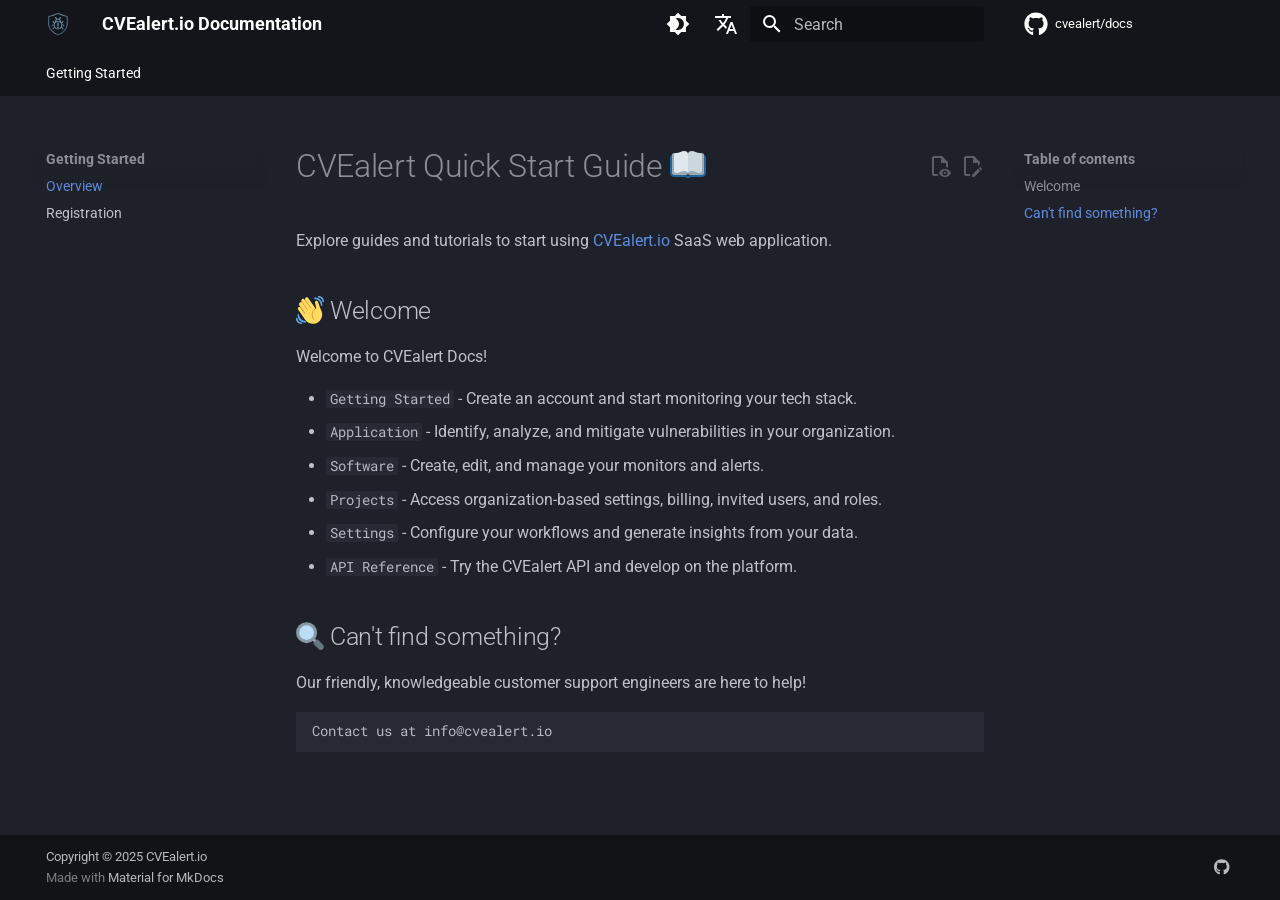
==== index.html @ f5843381 "Deployed 10d1a73 with MkDocs version: 1.6.1" ====
<!doctype html>
<html lang="en" class="no-js">
  <head>
    
      <meta charset="utf-8">
      <meta name="viewport" content="width=device-width,initial-scale=1">
      
        <meta name="description" content="CVEalert.io helps you stay ahead of security vulnerabilities by monitoring, alerting, and managing CVEs in real time. Built for developers, teams, and security professionals.">
      
      
        <meta name="author" content="Kamil Vavra">
      
      
        <link rel="canonical" href="https://docs.cvealert.io/">
      
      
      
        <link rel="next" href="registration/">
      
      
      <link rel="icon" href="assets/logo.webp">
      <meta name="generator" content="mkdocs-1.6.1, mkdocs-material-9.6.14">
    
    
      
        <title>Overview - CVEalert.io Documentation</title>
      
    
    
      <link rel="stylesheet" href="assets/stylesheets/main.342714a4.min.css">
      
        
        <link rel="stylesheet" href="assets/stylesheets/palette.06af60db.min.css">
      
      


    
    
      
    
    
      
        
        
        
        <link rel="stylesheet" href="assets/external/fonts.googleapis.com/css.49ea35f2.css">
        <style>:root{--md-text-font:"Roboto";--md-code-font:"Roboto Mono"}</style>
      
    
    
    <script>__md_scope=new URL(".",location),__md_hash=e=>[...e].reduce(((e,_)=>(e<<5)-e+_.charCodeAt(0)),0),__md_get=(e,_=localStorage,t=__md_scope)=>JSON.parse(_.getItem(t.pathname+"."+e)),__md_set=(e,_,t=localStorage,a=__md_scope)=>{try{t.setItem(a.pathname+"."+e,JSON.stringify(_))}catch(e){}}</script>
    
      

    
    
    
  </head>
  
  
    
    
      
    
    
    
    
    <body dir="ltr" data-md-color-scheme="slate" data-md-color-primary="black" data-md-color-accent="indigo">
  
    
    <input class="md-toggle" data-md-toggle="drawer" type="checkbox" id="__drawer" autocomplete="off">
    <input class="md-toggle" data-md-toggle="search" type="checkbox" id="__search" autocomplete="off">
    <label class="md-overlay" for="__drawer"></label>
    <div data-md-component="skip">
      
        
        <a href="#cvealert-quick-start-guide" class="md-skip">
          Skip to content
        </a>
      
    </div>
    <div data-md-component="announce">
      
    </div>
    
    
      

<header class="md-header" data-md-component="header">
  <nav class="md-header__inner md-grid" aria-label="Header">
    <a href="." title="CVEalert.io Documentation" class="md-header__button md-logo" aria-label="CVEalert.io Documentation" data-md-component="logo">
      
  <img src="assets/logo.webp" alt="logo">

    </a>
    <label class="md-header__button md-icon" for="__drawer">
      
      <svg xmlns="http://www.w3.org/2000/svg" viewBox="0 0 24 24"><path d="M3 6h18v2H3zm0 5h18v2H3zm0 5h18v2H3z"/></svg>
    </label>
    <div class="md-header__title" data-md-component="header-title">
      <div class="md-header__ellipsis">
        <div class="md-header__topic">
          <span class="md-ellipsis">
            CVEalert.io Documentation
          </span>
        </div>
        <div class="md-header__topic" data-md-component="header-topic">
          <span class="md-ellipsis">
            
              Overview
            
          </span>
        </div>
      </div>
    </div>
    
      
        <form class="md-header__option" data-md-component="palette">
  
    
    
    
    <input class="md-option" data-md-color-media="" data-md-color-scheme="slate" data-md-color-primary="black" data-md-color-accent="indigo"  aria-label="Switch to light mode"  type="radio" name="__palette" id="__palette_0">
    
      <label class="md-header__button md-icon" title="Switch to light mode" for="__palette_1" hidden>
        <svg xmlns="http://www.w3.org/2000/svg" viewBox="0 0 24 24"><path d="M12 18c-.89 0-1.74-.2-2.5-.55C11.56 16.5 13 14.42 13 12s-1.44-4.5-3.5-5.45C10.26 6.2 11.11 6 12 6a6 6 0 0 1 6 6 6 6 0 0 1-6 6m8-9.31V4h-4.69L12 .69 8.69 4H4v4.69L.69 12 4 15.31V20h4.69L12 23.31 15.31 20H20v-4.69L23.31 12z"/></svg>
      </label>
    
  
    
    
    
    <input class="md-option" data-md-color-media="" data-md-color-scheme="default" data-md-color-primary="black" data-md-color-accent="indigo"  aria-label="Switch to dark mode"  type="radio" name="__palette" id="__palette_1">
    
      <label class="md-header__button md-icon" title="Switch to dark mode" for="__palette_0" hidden>
        <svg xmlns="http://www.w3.org/2000/svg" viewBox="0 0 24 24"><path d="M12 8a4 4 0 0 0-4 4 4 4 0 0 0 4 4 4 4 0 0 0 4-4 4 4 0 0 0-4-4m0 10a6 6 0 0 1-6-6 6 6 0 0 1 6-6 6 6 0 0 1 6 6 6 6 0 0 1-6 6m8-9.31V4h-4.69L12 .69 8.69 4H4v4.69L.69 12 4 15.31V20h4.69L12 23.31 15.31 20H20v-4.69L23.31 12z"/></svg>
      </label>
    
  
</form>
      
    
    
      <script>var palette=__md_get("__palette");if(palette&&palette.color){if("(prefers-color-scheme)"===palette.color.media){var media=matchMedia("(prefers-color-scheme: light)"),input=document.querySelector(media.matches?"[data-md-color-media='(prefers-color-scheme: light)']":"[data-md-color-media='(prefers-color-scheme: dark)']");palette.color.media=input.getAttribute("data-md-color-media"),palette.color.scheme=input.getAttribute("data-md-color-scheme"),palette.color.primary=input.getAttribute("data-md-color-primary"),palette.color.accent=input.getAttribute("data-md-color-accent")}for(var[key,value]of Object.entries(palette.color))document.body.setAttribute("data-md-color-"+key,value)}</script>
    
    
      <div class="md-header__option">
  <div class="md-select">
    
    <button class="md-header__button md-icon" aria-label="Select language">
      <svg xmlns="http://www.w3.org/2000/svg" viewBox="0 0 24 24"><path d="m12.87 15.07-2.54-2.51.03-.03A17.5 17.5 0 0 0 14.07 6H17V4h-7V2H8v2H1v2h11.17C11.5 7.92 10.44 9.75 9 11.35 8.07 10.32 7.3 9.19 6.69 8h-2c.73 1.63 1.73 3.17 2.98 4.56l-5.09 5.02L4 19l5-5 3.11 3.11zM18.5 10h-2L12 22h2l1.12-3h4.75L21 22h2zm-2.62 7 1.62-4.33L19.12 17z"/></svg>
    </button>
    <div class="md-select__inner">
      <ul class="md-select__list">
        
          <li class="md-select__item">
            <a href="/" hreflang="en" class="md-select__link">
              English
            </a>
          </li>
        
          <li class="md-select__item">
            <a href="/cs/" hreflang="cs" class="md-select__link">
              Čeština
            </a>
          </li>
        
      </ul>
    </div>
  </div>
</div>
    
    
      
      
        <label class="md-header__button md-icon" for="__search">
          
          <svg xmlns="http://www.w3.org/2000/svg" viewBox="0 0 24 24"><path d="M9.5 3A6.5 6.5 0 0 1 16 9.5c0 1.61-.59 3.09-1.56 4.23l.27.27h.79l5 5-1.5 1.5-5-5v-.79l-.27-.27A6.52 6.52 0 0 1 9.5 16 6.5 6.5 0 0 1 3 9.5 6.5 6.5 0 0 1 9.5 3m0 2C7 5 5 7 5 9.5S7 14 9.5 14 14 12 14 9.5 12 5 9.5 5"/></svg>
        </label>
        <div class="md-search" data-md-component="search" role="dialog">
  <label class="md-search__overlay" for="__search"></label>
  <div class="md-search__inner" role="search">
    <form class="md-search__form" name="search">
      <input type="text" class="md-search__input" name="query" aria-label="Search" placeholder="Search" autocapitalize="off" autocorrect="off" autocomplete="off" spellcheck="false" data-md-component="search-query" required>
      <label class="md-search__icon md-icon" for="__search">
        
        <svg xmlns="http://www.w3.org/2000/svg" viewBox="0 0 24 24"><path d="M9.5 3A6.5 6.5 0 0 1 16 9.5c0 1.61-.59 3.09-1.56 4.23l.27.27h.79l5 5-1.5 1.5-5-5v-.79l-.27-.27A6.52 6.52 0 0 1 9.5 16 6.5 6.5 0 0 1 3 9.5 6.5 6.5 0 0 1 9.5 3m0 2C7 5 5 7 5 9.5S7 14 9.5 14 14 12 14 9.5 12 5 9.5 5"/></svg>
        
        <svg xmlns="http://www.w3.org/2000/svg" viewBox="0 0 24 24"><path d="M20 11v2H8l5.5 5.5-1.42 1.42L4.16 12l7.92-7.92L13.5 5.5 8 11z"/></svg>
      </label>
      <nav class="md-search__options" aria-label="Search">
        
        <button type="reset" class="md-search__icon md-icon" title="Clear" aria-label="Clear" tabindex="-1">
          
          <svg xmlns="http://www.w3.org/2000/svg" viewBox="0 0 24 24"><path d="M19 6.41 17.59 5 12 10.59 6.41 5 5 6.41 10.59 12 5 17.59 6.41 19 12 13.41 17.59 19 19 17.59 13.41 12z"/></svg>
        </button>
      </nav>
      
    </form>
    <div class="md-search__output">
      <div class="md-search__scrollwrap" tabindex="0" data-md-scrollfix>
        <div class="md-search-result" data-md-component="search-result">
          <div class="md-search-result__meta">
            Initializing search
          </div>
          <ol class="md-search-result__list" role="presentation"></ol>
        </div>
      </div>
    </div>
  </div>
</div>
      
    
    
      <div class="md-header__source">
        <a href="https://github.com/cvealert/docs" title="Go to repository" class="md-source" data-md-component="source">
  <div class="md-source__icon md-icon">
    
    <svg xmlns="http://www.w3.org/2000/svg" viewBox="0 0 496 512"><!--! Font Awesome Free 6.7.2 by @fontawesome - https://fontawesome.com License - https://fontawesome.com/license/free (Icons: CC BY 4.0, Fonts: SIL OFL 1.1, Code: MIT License) Copyright 2024 Fonticons, Inc.--><path d="M165.9 397.4c0 2-2.3 3.6-5.2 3.6-3.3.3-5.6-1.3-5.6-3.6 0-2 2.3-3.6 5.2-3.6 3-.3 5.6 1.3 5.6 3.6m-31.1-4.5c-.7 2 1.3 4.3 4.3 4.9 2.6 1 5.6 0 6.2-2s-1.3-4.3-4.3-5.2c-2.6-.7-5.5.3-6.2 2.3m44.2-1.7c-2.9.7-4.9 2.6-4.6 4.9.3 2 2.9 3.3 5.9 2.6 2.9-.7 4.9-2.6 4.6-4.6-.3-1.9-3-3.2-5.9-2.9M244.8 8C106.1 8 0 113.3 0 252c0 110.9 69.8 205.8 169.5 239.2 12.8 2.3 17.3-5.6 17.3-12.1 0-6.2-.3-40.4-.3-61.4 0 0-70 15-84.7-29.8 0 0-11.4-29.1-27.8-36.6 0 0-22.9-15.7 1.6-15.4 0 0 24.9 2 38.6 25.8 21.9 38.6 58.6 27.5 72.9 20.9 2.3-16 8.8-27.1 16-33.7-55.9-6.2-112.3-14.3-112.3-110.5 0-27.5 7.6-41.3 23.6-58.9-2.6-6.5-11.1-33.3 2.6-67.9 20.9-6.5 69 27 69 27 20-5.6 41.5-8.5 62.8-8.5s42.8 2.9 62.8 8.5c0 0 48.1-33.6 69-27 13.7 34.7 5.2 61.4 2.6 67.9 16 17.7 25.8 31.5 25.8 58.9 0 96.5-58.9 104.2-114.8 110.5 9.2 7.9 17 22.9 17 46.4 0 33.7-.3 75.4-.3 83.6 0 6.5 4.6 14.4 17.3 12.1C428.2 457.8 496 362.9 496 252 496 113.3 383.5 8 244.8 8M97.2 352.9c-1.3 1-1 3.3.7 5.2 1.6 1.6 3.9 2.3 5.2 1 1.3-1 1-3.3-.7-5.2-1.6-1.6-3.9-2.3-5.2-1m-10.8-8.1c-.7 1.3.3 2.9 2.3 3.9 1.6 1 3.6.7 4.3-.7.7-1.3-.3-2.9-2.3-3.9-2-.6-3.6-.3-4.3.7m32.4 35.6c-1.6 1.3-1 4.3 1.3 6.2 2.3 2.3 5.2 2.6 6.5 1 1.3-1.3.7-4.3-1.3-6.2-2.2-2.3-5.2-2.6-6.5-1m-11.4-14.7c-1.6 1-1.6 3.6 0 5.9s4.3 3.3 5.6 2.3c1.6-1.3 1.6-3.9 0-6.2-1.4-2.3-4-3.3-5.6-2"/></svg>
  </div>
  <div class="md-source__repository">
    cvealert/docs
  </div>
</a>
      </div>
    
  </nav>
  
</header>
    
    <div class="md-container" data-md-component="container">
      
      
        
          
            
<nav class="md-tabs" aria-label="Tabs" data-md-component="tabs">
  <div class="md-grid">
    <ul class="md-tabs__list">
      
        
  
  
  
    
  
  
    
    
      <li class="md-tabs__item md-tabs__item--active">
        <a href="." class="md-tabs__link">
          
  
  
  Getting Started

        </a>
      </li>
    
  

      
    </ul>
  </div>
</nav>
          
        
      
      <main class="md-main" data-md-component="main">
        <div class="md-main__inner md-grid">
          
            
              
              <div class="md-sidebar md-sidebar--primary" data-md-component="sidebar" data-md-type="navigation" >
                <div class="md-sidebar__scrollwrap">
                  <div class="md-sidebar__inner">
                    


  


<nav class="md-nav md-nav--primary md-nav--lifted" aria-label="Navigation" data-md-level="0">
  <label class="md-nav__title" for="__drawer">
    <a href="." title="CVEalert.io Documentation" class="md-nav__button md-logo" aria-label="CVEalert.io Documentation" data-md-component="logo">
      
  <img src="assets/logo.webp" alt="logo">

    </a>
    CVEalert.io Documentation
  </label>
  
    <div class="md-nav__source">
      <a href="https://github.com/cvealert/docs" title="Go to repository" class="md-source" data-md-component="source">
  <div class="md-source__icon md-icon">
    
    <svg xmlns="http://www.w3.org/2000/svg" viewBox="0 0 496 512"><!--! Font Awesome Free 6.7.2 by @fontawesome - https://fontawesome.com License - https://fontawesome.com/license/free (Icons: CC BY 4.0, Fonts: SIL OFL 1.1, Code: MIT License) Copyright 2024 Fonticons, Inc.--><path d="M165.9 397.4c0 2-2.3 3.6-5.2 3.6-3.3.3-5.6-1.3-5.6-3.6 0-2 2.3-3.6 5.2-3.6 3-.3 5.6 1.3 5.6 3.6m-31.1-4.5c-.7 2 1.3 4.3 4.3 4.9 2.6 1 5.6 0 6.2-2s-1.3-4.3-4.3-5.2c-2.6-.7-5.5.3-6.2 2.3m44.2-1.7c-2.9.7-4.9 2.6-4.6 4.9.3 2 2.9 3.3 5.9 2.6 2.9-.7 4.9-2.6 4.6-4.6-.3-1.9-3-3.2-5.9-2.9M244.8 8C106.1 8 0 113.3 0 252c0 110.9 69.8 205.8 169.5 239.2 12.8 2.3 17.3-5.6 17.3-12.1 0-6.2-.3-40.4-.3-61.4 0 0-70 15-84.7-29.8 0 0-11.4-29.1-27.8-36.6 0 0-22.9-15.7 1.6-15.4 0 0 24.9 2 38.6 25.8 21.9 38.6 58.6 27.5 72.9 20.9 2.3-16 8.8-27.1 16-33.7-55.9-6.2-112.3-14.3-112.3-110.5 0-27.5 7.6-41.3 23.6-58.9-2.6-6.5-11.1-33.3 2.6-67.9 20.9-6.5 69 27 69 27 20-5.6 41.5-8.5 62.8-8.5s42.8 2.9 62.8 8.5c0 0 48.1-33.6 69-27 13.7 34.7 5.2 61.4 2.6 67.9 16 17.7 25.8 31.5 25.8 58.9 0 96.5-58.9 104.2-114.8 110.5 9.2 7.9 17 22.9 17 46.4 0 33.7-.3 75.4-.3 83.6 0 6.5 4.6 14.4 17.3 12.1C428.2 457.8 496 362.9 496 252 496 113.3 383.5 8 244.8 8M97.2 352.9c-1.3 1-1 3.3.7 5.2 1.6 1.6 3.9 2.3 5.2 1 1.3-1 1-3.3-.7-5.2-1.6-1.6-3.9-2.3-5.2-1m-10.8-8.1c-.7 1.3.3 2.9 2.3 3.9 1.6 1 3.6.7 4.3-.7.7-1.3-.3-2.9-2.3-3.9-2-.6-3.6-.3-4.3.7m32.4 35.6c-1.6 1.3-1 4.3 1.3 6.2 2.3 2.3 5.2 2.6 6.5 1 1.3-1.3.7-4.3-1.3-6.2-2.2-2.3-5.2-2.6-6.5-1m-11.4-14.7c-1.6 1-1.6 3.6 0 5.9s4.3 3.3 5.6 2.3c1.6-1.3 1.6-3.9 0-6.2-1.4-2.3-4-3.3-5.6-2"/></svg>
  </div>
  <div class="md-source__repository">
    cvealert/docs
  </div>
</a>
    </div>
  
  <ul class="md-nav__list" data-md-scrollfix>
    
      
      
  
  
    
  
  
  
    
    
    
    
      
        
        
      
      
    
    
    <li class="md-nav__item md-nav__item--active md-nav__item--section md-nav__item--nested">
      
        
        
        <input class="md-nav__toggle md-toggle " type="checkbox" id="__nav_1" checked>
        
          
          <label class="md-nav__link" for="__nav_1" id="__nav_1_label" tabindex="">
            
  
  
  <span class="md-ellipsis">
    Getting Started
    
  </span>
  

            <span class="md-nav__icon md-icon"></span>
          </label>
        
        <nav class="md-nav" data-md-level="1" aria-labelledby="__nav_1_label" aria-expanded="true">
          <label class="md-nav__title" for="__nav_1">
            <span class="md-nav__icon md-icon"></span>
            Getting Started
          </label>
          <ul class="md-nav__list" data-md-scrollfix>
            
              
                
  
  
    
  
  
  
    <li class="md-nav__item md-nav__item--active">
      
      <input class="md-nav__toggle md-toggle" type="checkbox" id="__toc">
      
      
        
      
      
        <label class="md-nav__link md-nav__link--active" for="__toc">
          
  
  
  <span class="md-ellipsis">
    Overview
    
  </span>
  

          <span class="md-nav__icon md-icon"></span>
        </label>
      
      <a href="." class="md-nav__link md-nav__link--active">
        
  
  
  <span class="md-ellipsis">
    Overview
    
  </span>
  

      </a>
      
        

<nav class="md-nav md-nav--secondary" aria-label="Table of contents">
  
  
  
    
  
  
    <label class="md-nav__title" for="__toc">
      <span class="md-nav__icon md-icon"></span>
      Table of contents
    </label>
    <ul class="md-nav__list" data-md-component="toc" data-md-scrollfix>
      
        <li class="md-nav__item">
  <a href="#welcome" class="md-nav__link">
    <span class="md-ellipsis">
      Welcome
    </span>
  </a>
  
</li>
      
        <li class="md-nav__item">
  <a href="#cant-find-something" class="md-nav__link">
    <span class="md-ellipsis">
      Can't find something?
    </span>
  </a>
  
</li>
      
    </ul>
  
</nav>
      
    </li>
  

              
            
              
                
  
  
  
  
    <li class="md-nav__item">
      <a href="registration/" class="md-nav__link">
        
  
  
  <span class="md-ellipsis">
    Registration
    
  </span>
  

      </a>
    </li>
  

              
            
          </ul>
        </nav>
      
    </li>
  

    
  </ul>
</nav>
                  </div>
                </div>
              </div>
            
            
              
              <div class="md-sidebar md-sidebar--secondary" data-md-component="sidebar" data-md-type="toc" >
                <div class="md-sidebar__scrollwrap">
                  <div class="md-sidebar__inner">
                    

<nav class="md-nav md-nav--secondary" aria-label="Table of contents">
  
  
  
    
  
  
    <label class="md-nav__title" for="__toc">
      <span class="md-nav__icon md-icon"></span>
      Table of contents
    </label>
    <ul class="md-nav__list" data-md-component="toc" data-md-scrollfix>
      
        <li class="md-nav__item">
  <a href="#welcome" class="md-nav__link">
    <span class="md-ellipsis">
      Welcome
    </span>
  </a>
  
</li>
      
        <li class="md-nav__item">
  <a href="#cant-find-something" class="md-nav__link">
    <span class="md-ellipsis">
      Can't find something?
    </span>
  </a>
  
</li>
      
    </ul>
  
</nav>
                  </div>
                </div>
              </div>
            
          
          
            <div class="md-content" data-md-component="content">
              <article class="md-content__inner md-typeset">
                
                  


  
    <a href="https://github.com/cvealert/docs/blob/main/docs/index.md" title="Edit this page" class="md-content__button md-icon">
      
      <svg xmlns="http://www.w3.org/2000/svg" viewBox="0 0 24 24"><path d="M10 20H6V4h7v5h5v3.1l2-2V8l-6-6H6c-1.1 0-2 .9-2 2v16c0 1.1.9 2 2 2h4zm10.2-7c.1 0 .3.1.4.2l1.3 1.3c.2.2.2.6 0 .8l-1 1-2.1-2.1 1-1c.1-.1.2-.2.4-.2m0 3.9L14.1 23H12v-2.1l6.1-6.1z"/></svg>
    </a>
  
  
    
      
    
    <a href="https://github.com/cvealert/docs/raw/main/docs/index.md" title="View source of this page" class="md-content__button md-icon">
      
      <svg xmlns="http://www.w3.org/2000/svg" viewBox="0 0 24 24"><path d="M17 18c.56 0 1 .44 1 1s-.44 1-1 1-1-.44-1-1 .44-1 1-1m0-3c-2.73 0-5.06 1.66-6 4 .94 2.34 3.27 4 6 4s5.06-1.66 6-4c-.94-2.34-3.27-4-6-4m0 6.5a2.5 2.5 0 0 1-2.5-2.5 2.5 2.5 0 0 1 2.5-2.5 2.5 2.5 0 0 1 2.5 2.5 2.5 2.5 0 0 1-2.5 2.5M9.27 20H6V4h7v5h5v4.07c.7.08 1.36.25 2 .49V8l-6-6H6a2 2 0 0 0-2 2v16a2 2 0 0 0 2 2h4.5a8.2 8.2 0 0 1-1.23-2"/></svg>
    </a>
  


<h1 id="cvealert-quick-start-guide">CVEalert Quick Start Guide <img alt="📖" class="twemoji" src="assets/external/cdn.jsdelivr.net/gh/jdecked/twemoji@15.1.0/assets/svg/1f4d6.svg" title=":book:"></h1>
<p>Explore guides and tutorials to start using <a href="https://cvealert.io">CVEalert.io</a> SaaS web application.</p>
<h2 id="welcome"><img alt="👋" class="twemoji" src="assets/external/cdn.jsdelivr.net/gh/jdecked/twemoji@15.1.0/assets/svg/1f44b.svg" title=":wave:"> Welcome</h2>
<p>Welcome to CVEalert Docs!</p>
<ul>
<li><code>Getting Started</code> - Create an account and start monitoring your tech stack.</li>
<li><code>Application</code> - Identify, analyze, and mitigate vulnerabilities in your organization.</li>
<li><code>Software</code> - Create, edit, and manage your monitors and alerts.</li>
<li><code>Projects</code> - Access organization-based settings, billing, invited users, and roles.</li>
<li><code>Settings</code> - Configure your workflows and generate insights from your data.</li>
<li><code>API Reference</code> - Try the CVEalert API and develop on the platform.</li>
</ul>
<h2 id="cant-find-something"><img alt="🔍" class="twemoji" src="assets/external/cdn.jsdelivr.net/gh/jdecked/twemoji@15.1.0/assets/svg/1f50d.svg" title=":mag:"> Can't find something?</h2>
<p>Our friendly, knowledgeable customer support engineers are here to help!</p>
<pre><code>Contact us at info@cvealert.io
</code></pre>












                
              </article>
            </div>
          
          
<script>var target=document.getElementById(location.hash.slice(1));target&&target.name&&(target.checked=target.name.startsWith("__tabbed_"))</script>
        </div>
        
      </main>
      
        <footer class="md-footer">
  
  <div class="md-footer-meta md-typeset">
    <div class="md-footer-meta__inner md-grid">
      <div class="md-copyright">
  
    <div class="md-copyright__highlight">
      Copyright &copy; 2025 CVEalert.io
    </div>
  
  
    Made with
    <a href="https://squidfunk.github.io/mkdocs-material/" target="_blank" rel="noopener">
      Material for MkDocs
    </a>
  
</div>
      
        <div class="md-social">
  
    
    
    
    
      
      
    
    <a href="https://github.com/cvealert" target="_blank" rel="noopener" title="github.com" class="md-social__link">
      <svg xmlns="http://www.w3.org/2000/svg" viewBox="0 0 496 512"><!--! Font Awesome Free 6.7.2 by @fontawesome - https://fontawesome.com License - https://fontawesome.com/license/free (Icons: CC BY 4.0, Fonts: SIL OFL 1.1, Code: MIT License) Copyright 2024 Fonticons, Inc.--><path d="M165.9 397.4c0 2-2.3 3.6-5.2 3.6-3.3.3-5.6-1.3-5.6-3.6 0-2 2.3-3.6 5.2-3.6 3-.3 5.6 1.3 5.6 3.6m-31.1-4.5c-.7 2 1.3 4.3 4.3 4.9 2.6 1 5.6 0 6.2-2s-1.3-4.3-4.3-5.2c-2.6-.7-5.5.3-6.2 2.3m44.2-1.7c-2.9.7-4.9 2.6-4.6 4.9.3 2 2.9 3.3 5.9 2.6 2.9-.7 4.9-2.6 4.6-4.6-.3-1.9-3-3.2-5.9-2.9M244.8 8C106.1 8 0 113.3 0 252c0 110.9 69.8 205.8 169.5 239.2 12.8 2.3 17.3-5.6 17.3-12.1 0-6.2-.3-40.4-.3-61.4 0 0-70 15-84.7-29.8 0 0-11.4-29.1-27.8-36.6 0 0-22.9-15.7 1.6-15.4 0 0 24.9 2 38.6 25.8 21.9 38.6 58.6 27.5 72.9 20.9 2.3-16 8.8-27.1 16-33.7-55.9-6.2-112.3-14.3-112.3-110.5 0-27.5 7.6-41.3 23.6-58.9-2.6-6.5-11.1-33.3 2.6-67.9 20.9-6.5 69 27 69 27 20-5.6 41.5-8.5 62.8-8.5s42.8 2.9 62.8 8.5c0 0 48.1-33.6 69-27 13.7 34.7 5.2 61.4 2.6 67.9 16 17.7 25.8 31.5 25.8 58.9 0 96.5-58.9 104.2-114.8 110.5 9.2 7.9 17 22.9 17 46.4 0 33.7-.3 75.4-.3 83.6 0 6.5 4.6 14.4 17.3 12.1C428.2 457.8 496 362.9 496 252 496 113.3 383.5 8 244.8 8M97.2 352.9c-1.3 1-1 3.3.7 5.2 1.6 1.6 3.9 2.3 5.2 1 1.3-1 1-3.3-.7-5.2-1.6-1.6-3.9-2.3-5.2-1m-10.8-8.1c-.7 1.3.3 2.9 2.3 3.9 1.6 1 3.6.7 4.3-.7.7-1.3-.3-2.9-2.3-3.9-2-.6-3.6-.3-4.3.7m32.4 35.6c-1.6 1.3-1 4.3 1.3 6.2 2.3 2.3 5.2 2.6 6.5 1 1.3-1.3.7-4.3-1.3-6.2-2.2-2.3-5.2-2.6-6.5-1m-11.4-14.7c-1.6 1-1.6 3.6 0 5.9s4.3 3.3 5.6 2.3c1.6-1.3 1.6-3.9 0-6.2-1.4-2.3-4-3.3-5.6-2"/></svg>
    </a>
  
</div>
      
    </div>
  </div>
</footer>
      
    </div>
    <div class="md-dialog" data-md-component="dialog">
      <div class="md-dialog__inner md-typeset"></div>
    </div>
    
    
    
      
      <script id="__config" type="application/json">{"base": ".", "features": ["content.action.edit", "content.action.view", "navigation.tabs"], "search": "assets/javascripts/workers/search.d50fe291.min.js", "tags": null, "translations": {"clipboard.copied": "Copied to clipboard", "clipboard.copy": "Copy to clipboard", "search.result.more.one": "1 more on this page", "search.result.more.other": "# more on this page", "search.result.none": "No matching documents", "search.result.one": "1 matching document", "search.result.other": "# matching documents", "search.result.placeholder": "Type to start searching", "search.result.term.missing": "Missing", "select.version": "Select version"}, "version": null}</script>
    
    
      <script src="assets/javascripts/bundle.13a4f30d.min.js"></script>
      
    
  </body>
</html>
---- assets/stylesheets/main.342714a4.min.css ----
@charset "UTF-8";html{-webkit-text-size-adjust:none;-moz-text-size-adjust:none;text-size-adjust:none;box-sizing:border-box}*,:after,:before{box-sizing:inherit}@media (prefers-reduced-motion){*,:after,:before{transition:none!important}}body{margin:0}a,button,input,label{-webkit-tap-highlight-color:transparent}a{color:inherit;text-decoration:none}hr{border:0;box-sizing:initial;display:block;height:.05rem;overflow:visible;padding:0}small{font-size:80%}sub,sup{line-height:1em}img{border-style:none}table{border-collapse:initial;border-spacing:0}td,th{font-weight:400;vertical-align:top}button{background:#0000;border:0;font-family:inherit;font-size:inherit;margin:0;padding:0}input{border:0;outline:none}:root{--md-primary-fg-color:#4051b5;--md-primary-fg-color--light:#5d6cc0;--md-primary-fg-color--dark:#303fa1;--md-primary-bg-color:#fff;--md-primary-bg-color--light:#ffffffb3;--md-accent-fg-color:#526cfe;--md-accent-fg-color--transparent:#526cfe1a;--md-accent-bg-color:#fff;--md-accent-bg-color--light:#ffffffb3}[data-md-color-scheme=default]{color-scheme:light}[data-md-color-scheme=default] img[src$="#gh-dark-mode-only"],[data-md-color-scheme=default] img[src$="#only-dark"]{display:none}:root,[data-md-color-scheme=default]{--md-hue:225deg;--md-default-fg-color:#000000de;--md-default-fg-color--light:#0000008a;--md-default-fg-color--lighter:#00000052;--md-default-fg-color--lightest:#00000012;--md-default-bg-color:#fff;--md-default-bg-color--light:#ffffffb3;--md-default-bg-color--lighter:#ffffff4d;--md-default-bg-color--lightest:#ffffff1f;--md-code-fg-color:#36464e;--md-code-bg-color:#f5f5f5;--md-code-hl-color:#4287ff;--md-code-hl-color--light:#4287ff1a;--md-code-hl-number-color:#d52a2a;--md-code-hl-special-color:#db1457;--md-code-hl-function-color:#a846b9;--md-code-hl-constant-color:#6e59d9;--md-code-hl-keyword-color:#3f6ec6;--md-code-hl-string-color:#1c7d4d;--md-code-hl-name-color:var(--md-code-fg-color);--md-code-hl-operator-color:var(--md-default-fg-color--light);--md-code-hl-punctuation-color:var(--md-default-fg-color--light);--md-code-hl-comment-color:var(--md-default-fg-color--light);--md-code-hl-generic-color:var(--md-default-fg-color--light);--md-code-hl-variable-color:var(--md-default-fg-color--light);--md-typeset-color:var(--md-default-fg-color);--md-typeset-a-color:var(--md-primary-fg-color);--md-typeset-del-color:#f5503d26;--md-typeset-ins-color:#0bd57026;--md-typeset-kbd-color:#fafafa;--md-typeset-kbd-accent-color:#fff;--md-typeset-kbd-border-color:#b8b8b8;--md-typeset-mark-color:#ffff0080;--md-typeset-table-color:#0000001f;--md-typeset-table-color--light:rgba(0,0,0,.035);--md-admonition-fg-color:var(--md-default-fg-color);--md-admonition-bg-color:var(--md-default-bg-color);--md-warning-fg-color:#000000de;--md-warning-bg-color:#ff9;--md-footer-fg-color:#fff;--md-footer-fg-color--light:#ffffffb3;--md-footer-fg-color--lighter:#ffffff73;--md-footer-bg-color:#000000de;--md-footer-bg-color--dark:#00000052;--md-shadow-z1:0 0.2rem 0.5rem #0000000d,0 0 0.05rem #0000001a;--md-shadow-z2:0 0.2rem 0.5rem #0000001a,0 0 0.05rem #00000040;--md-shadow-z3:0 0.2rem 0.5rem #0003,0 0 0.05rem #00000059}.md-icon svg{fill:currentcolor;display:block;height:1.2rem;width:1.2rem}body{-webkit-font-smoothing:antialiased;-moz-osx-font-smoothing:grayscale;--md-text-font-family:var(--md-text-font,_),-apple-system,BlinkMacSystemFont,Helvetica,Arial,sans-serif;--md-code-font-family:var(--md-code-font,_),SFMono-Regular,Consolas,Menlo,monospace}aside,body,input{font-feature-settings:"kern","liga";color:var(--md-typeset-color);font-family:var(--md-text-font-family)}code,kbd,pre{font-feature-settings:"kern";font-family:var(--md-code-font-family)}:root{--md-typeset-table-sort-icon:url('data:image/svg+xml;charset=utf-8,<svg xmlns="http://www.w3.org/2000/svg" viewBox="0 0 24 24"><path d="m18 21-4-4h3V7h-3l4-4 4 4h-3v10h3M2 19v-2h10v2M2 13v-2h7v2M2 7V5h4v2z"/></svg>');--md-typeset-table-sort-icon--asc:url('data:image/svg+xml;charset=utf-8,<svg xmlns="http://www.w3.org/2000/svg" viewBox="0 0 24 24"><path d="M19 17h3l-4 4-4-4h3V3h2M2 17h10v2H2M6 5v2H2V5m0 6h7v2H2z"/></svg>');--md-typeset-table-sort-icon--desc:url('data:image/svg+xml;charset=utf-8,<svg xmlns="http://www.w3.org/2000/svg" viewBox="0 0 24 24"><path d="M19 7h3l-4-4-4 4h3v14h2M2 17h10v2H2M6 5v2H2V5m0 6h7v2H2z"/></svg>')}.md-typeset{-webkit-print-color-adjust:exact;color-adjust:exact;font-size:.8rem;line-height:1.6;overflow-wrap:break-word}@media print{.md-typeset{font-size:.68rem}}.md-typeset blockquote,.md-typeset dl,.md-typeset figure,.md-typeset ol,.md-typeset pre,.md-typeset ul{margin-bottom:1em;margin-top:1em}.md-typeset h1{color:var(--md-default-fg-color--light);font-size:2em;line-height:1.3;margin:0 0 1.25em}.md-typeset h1,.md-typeset h2{font-weight:300;letter-spacing:-.01em}.md-typeset h2{font-size:1.5625em;line-height:1.4;margin:1.6em 0 .64em}.md-typeset h3{font-size:1.25em;font-weight:400;letter-spacing:-.01em;line-height:1.5;margin:1.6em 0 .8em}.md-typeset h2+h3{margin-top:.8em}.md-typeset h4{font-weight:700;letter-spacing:-.01em;margin:1em 0}.md-typeset h5,.md-typeset h6{color:var(--md-default-fg-color--light);font-size:.8em;font-weight:700;letter-spacing:-.01em;margin:1.25em 0}.md-typeset h5{text-transform:uppercase}.md-typeset h5 code{text-transform:none}.md-typeset hr{border-bottom:.05rem solid var(--md-default-fg-color--lightest);display:flow-root;margin:1.5em 0}.md-typeset a{color:var(--md-typeset-a-color);word-break:break-word}.md-typeset a,.md-typeset a:before{transition:color 125ms}.md-typeset a:focus,.md-typeset a:hover{color:var(--md-accent-fg-color)}.md-typeset a:focus code,.md-typeset a:hover code{background-color:var(--md-accent-fg-color--transparent)}.md-typeset a code{color:currentcolor;transition:background-color 125ms}.md-typeset a.focus-visible{outline-color:var(--md-accent-fg-color);outline-offset:.2rem}.md-typeset code,.md-typeset kbd,.md-typeset pre{color:var(--md-code-fg-color);direction:ltr;font-variant-ligatures:none}@media print{.md-typeset code,.md-typeset kbd,.md-typeset pre{white-space:pre-wrap}}.md-typeset code{background-color:var(--md-code-bg-color);border-radius:.1rem;-webkit-box-decoration-break:clone;box-decoration-break:clone;font-size:.85em;padding:0 .2941176471em;word-break:break-word}.md-typeset code:not(.focus-visible){-webkit-tap-highlight-color:transparent;outline:none}.md-typeset pre{display:flow-root;line-height:1.4;position:relative}.md-typeset pre>code{-webkit-box-decoration-break:slice;box-decoration-break:slice;box-shadow:none;display:block;margin:0;outline-color:var(--md-accent-fg-color);overflow:auto;padding:.7720588235em 1.1764705882em;scrollbar-color:var(--md-default-fg-color--lighter) #0000;scrollbar-width:thin;touch-action:auto;word-break:normal}.md-typeset pre>code:hover{scrollbar-color:var(--md-accent-fg-color) #0000}.md-typeset pre>code::-webkit-scrollbar{height:.2rem;width:.2rem}.md-typeset pre>code::-webkit-scrollbar-thumb{background-color:var(--md-default-fg-color--lighter)}.md-typeset pre>code::-webkit-scrollbar-thumb:hover{background-color:var(--md-accent-fg-color)}.md-typeset kbd{background-color:var(--md-typeset-kbd-color);border-radius:.1rem;box-shadow:0 .1rem 0 .05rem var(--md-typeset-kbd-border-color),0 .1rem 0 var(--md-typeset-kbd-border-color),0 -.1rem .2rem var(--md-typeset-kbd-accent-color) inset;color:var(--md-default-fg-color);display:inline-block;font-size:.75em;padding:0 .6666666667em;vertical-align:text-top;word-break:break-word}.md-typeset mark{background-color:var(--md-typeset-mark-color);-webkit-box-decoration-break:clone;box-decoration-break:clone;color:inherit;word-break:break-word}.md-typeset abbr{border-bottom:.05rem dotted var(--md-default-fg-color--light);cursor:help;text-decoration:none}.md-typeset small{opacity:.75}[dir=ltr] .md-typeset sub,[dir=ltr] .md-typeset sup{margin-left:.078125em}[dir=rtl] .md-typeset sub,[dir=rtl] .md-typeset sup{margin-right:.078125em}[dir=ltr] .md-typeset blockquote{padding-left:.6rem}[dir=rtl] .md-typeset blockquote{padding-right:.6rem}[dir=ltr] .md-typeset blockquote{border-left:.2rem solid var(--md-default-fg-color--lighter)}[dir=rtl] .md-typeset blockquote{border-right:.2rem solid var(--md-default-fg-color--lighter)}.md-typeset blockquote{color:var(--md-default-fg-color--light);margin-left:0;margin-right:0}.md-typeset ul{list-style-type:disc}.md-typeset ul[type]{list-style-type:revert-layer}[dir=ltr] .md-typeset ol,[dir=ltr] .md-typeset ul{margin-left:.625em}[dir=rtl] .md-typeset ol,[dir=rtl] .md-typeset ul{margin-right:.625em}.md-typeset ol,.md-typeset ul{padding:0}.md-typeset ol:not([hidden]),.md-typeset ul:not([hidden]){display:flow-root}.md-typeset ol ol,.md-typeset ul ol{list-style-type:lower-alpha}.md-typeset ol ol ol,.md-typeset ul ol ol{list-style-type:lower-roman}.md-typeset ol ol ol ol,.md-typeset ul ol ol ol{list-style-type:upper-alpha}.md-typeset ol ol ol ol ol,.md-typeset ul ol ol ol ol{list-style-type:upper-roman}.md-typeset ol[type],.md-typeset ul[type]{list-style-type:revert-layer}[dir=ltr] .md-typeset ol li,[dir=ltr] .md-typeset ul li{margin-left:1.25em}[dir=rtl] .md-typeset ol li,[dir=rtl] .md-typeset ul li{margin-right:1.25em}.md-typeset ol li,.md-typeset ul li{margin-bottom:.5em}.md-typeset ol li blockquote,.md-typeset ol li p,.md-typeset ul li blockquote,.md-typeset ul li p{margin:.5em 0}.md-typeset ol li:last-child,.md-typeset ul li:last-child{margin-bottom:0}[dir=ltr] .md-typeset ol li ol,[dir=ltr] .md-typeset ol li ul,[dir=ltr] .md-typeset ul li ol,[dir=ltr] .md-typeset ul li ul{margin-left:.625em}[dir=rtl] .md-typeset ol li ol,[dir=rtl] .md-typeset ol li ul,[dir=rtl] .md-typeset ul li ol,[dir=rtl] .md-typeset ul li ul{margin-right:.625em}.md-typeset ol li ol,.md-typeset ol li ul,.md-typeset ul li ol,.md-typeset ul li ul{margin-bottom:.5em;margin-top:.5em}[dir=ltr] .md-typeset dd{margin-left:1.875em}[dir=rtl] .md-typeset dd{margin-right:1.875em}.md-typeset dd{margin-bottom:1.5em;margin-top:1em}.md-typeset img,.md-typeset svg,.md-typeset video{height:auto;max-width:100%}.md-typeset img[align=left]{margin:1em 1em 1em 0}.md-typeset img[align=right]{margin:1em 0 1em 1em}.md-typeset img[align]:only-child{margin-top:0}.md-typeset figure{display:flow-root;margin:1em auto;max-width:100%;text-align:center;width:-moz-fit-content;width:fit-content}.md-typeset figure img{display:block;margin:0 auto}.md-typeset figcaption{font-style:italic;margin:1em auto;max-width:24rem}.md-typeset iframe{max-width:100%}.md-typeset table:not([class]){background-color:var(--md-default-bg-color);border:.05rem solid var(--md-typeset-table-color);border-radius:.1rem;display:inline-block;font-size:.64rem;max-width:100%;overflow:auto;touch-action:auto}@media print{.md-typeset table:not([class]){display:table}}.md-typeset table:not([class])+*{margin-top:1.5em}.md-typeset table:not([class]) td>:first-child,.md-typeset table:not([class]) th>:first-child{margin-top:0}.md-typeset table:not([class]) td>:last-child,.md-typeset table:not([class]) th>:last-child{margin-bottom:0}.md-typeset table:not([class]) td:not([align]),.md-typeset table:not([class]) th:not([align]){text-align:left}[dir=rtl] .md-typeset table:not([class]) td:not([align]),[dir=rtl] .md-typeset table:not([class]) th:not([align]){text-align:right}.md-typeset table:not([class]) th{font-weight:700;min-width:5rem;padding:.9375em 1.25em;vertical-align:top}.md-typeset table:not([class]) td{border-top:.05rem solid var(--md-typeset-table-color);padding:.9375em 1.25em;vertical-align:top}.md-typeset table:not([class]) tbody tr{transition:background-color 125ms}.md-typeset table:not([class]) tbody tr:hover{background-color:var(--md-typeset-table-color--light);box-shadow:0 .05rem 0 var(--md-default-bg-color) inset}.md-typeset table:not([class]) a{word-break:normal}.md-typeset table th[role=columnheader]{cursor:pointer}[dir=ltr] .md-typeset table th[role=columnheader]:after{margin-left:.5em}[dir=rtl] .md-typeset table th[role=columnheader]:after{margin-right:.5em}.md-typeset table th[role=columnheader]:after{content:"";display:inline-block;height:1.2em;-webkit-mask-image:var(--md-typeset-table-sort-icon);mask-image:var(--md-typeset-table-sort-icon);-webkit-mask-repeat:no-repeat;mask-repeat:no-repeat;-webkit-mask-size:contain;mask-size:contain;transition:background-color 125ms;vertical-align:text-bottom;width:1.2em}.md-typeset table th[role=columnheader]:hover:after{background-color:var(--md-default-fg-color--lighter)}.md-typeset table th[role=columnheader][aria-sort=ascending]:after{background-color:var(--md-default-fg-color--light);-webkit-mask-image:var(--md-typeset-table-sort-icon--asc);mask-image:var(--md-typeset-table-sort-icon--asc)}.md-typeset table th[role=columnheader][aria-sort=descending]:after{background-color:var(--md-default-fg-color--light);-webkit-mask-image:var(--md-typeset-table-sort-icon--desc);mask-image:var(--md-typeset-table-sort-icon--desc)}.md-typeset__scrollwrap{margin:1em -.8rem;overflow-x:auto;touch-action:auto}.md-typeset__table{display:inline-block;margin-bottom:.5em;padding:0 .8rem}@media print{.md-typeset__table{display:block}}html .md-typeset__table table{display:table;margin:0;overflow:hidden;width:100%}@media screen and (max-width:44.984375em){.md-content__inner>pre{margin:1em -.8rem}.md-content__inner>pre code{border-radius:0}}.md-typeset .md-author{border-radius:100%;display:block;flex-shrink:0;height:1.6rem;overflow:hidden;position:relative;transition:color 125ms,transform 125ms;width:1.6rem}.md-typeset .md-author img{display:block}.md-typeset .md-author--more{background:var(--md-default-fg-color--lightest);color:var(--md-default-fg-color--lighter);font-size:.6rem;font-weight:700;line-height:1.6rem;text-align:center}.md-typeset .md-author--long{height:2.4rem;width:2.4rem}.md-typeset a.md-author{transform:scale(1)}.md-typeset a.md-author img{border-radius:100%;filter:grayscale(100%) opacity(75%);transition:filter 125ms}.md-typeset a.md-author:focus,.md-typeset a.md-author:hover{transform:scale(1.1);z-index:1}.md-typeset a.md-author:focus img,.md-typeset a.md-author:hover img{filter:grayscale(0)}.md-banner{background-color:var(--md-footer-bg-color);color:var(--md-footer-fg-color);overflow:auto}@media print{.md-banner{display:none}}.md-banner--warning{background-color:var(--md-warning-bg-color);color:var(--md-warning-fg-color)}.md-banner__inner{font-size:.7rem;margin:.6rem auto;padding:0 .8rem}[dir=ltr] .md-banner__button{float:right}[dir=rtl] .md-banner__button{float:left}.md-banner__button{color:inherit;cursor:pointer;transition:opacity .25s}.no-js .md-banner__button{display:none}.md-banner__button:hover{opacity:.7}html{font-size:125%;height:100%;overflow-x:hidden}@media screen and (min-width:100em){html{font-size:137.5%}}@media screen and (min-width:125em){html{font-size:150%}}body{background-color:var(--md-default-bg-color);display:flex;flex-direction:column;font-size:.5rem;min-height:100%;position:relative;width:100%}@media print{body{display:block}}@media screen and (max-width:59.984375em){body[data-md-scrolllock]{position:fixed}}.md-grid{margin-left:auto;margin-right:auto;max-width:61rem}.md-container{display:flex;flex-direction:column;flex-grow:1}@media print{.md-container{display:block}}.md-main{flex-grow:1}.md-main__inner{display:flex;height:100%;margin-top:1.5rem}.md-ellipsis{overflow:hidden;text-overflow:ellipsis}.md-toggle{display:none}.md-option{height:0;opacity:0;position:absolute;width:0}.md-option:checked+label:not([hidden]){display:block}.md-option.focus-visible+label{outline-color:var(--md-accent-fg-color);outline-style:auto}.md-skip{background-color:var(--md-default-fg-color);border-radius:.1rem;color:var(--md-default-bg-color);font-size:.64rem;margin:.5rem;opacity:0;outline-color:var(--md-accent-fg-color);padding:.3rem .5rem;position:fixed;transform:translateY(.4rem);z-index:-1}.md-skip:focus{opacity:1;transform:translateY(0);transition:transform .25s cubic-bezier(.4,0,.2,1),opacity 175ms 75ms;z-index:10}@page{margin:25mm}:root{--md-clipboard-icon:url('data:image/svg+xml;charset=utf-8,<svg xmlns="http://www.w3.org/2000/svg" viewBox="0 0 24 24"><path d="M19 21H8V7h11m0-2H8a2 2 0 0 0-2 2v14a2 2 0 0 0 2 2h11a2 2 0 0 0 2-2V7a2 2 0 0 0-2-2m-3-4H4a2 2 0 0 0-2 2v14h2V3h12z"/></svg>')}.md-clipboard{border-radius:.1rem;color:var(--md-default-fg-color--lightest);cursor:pointer;height:1.5em;outline-color:var(--md-accent-fg-color);outline-offset:.1rem;position:absolute;right:.5em;top:.5em;transition:color .25s;width:1.5em;z-index:1}@media print{.md-clipboard{display:none}}.md-clipboard:not(.focus-visible){-webkit-tap-highlight-color:transparent;outline:none}:hover>.md-clipboard{color:var(--md-default-fg-color--light)}.md-clipboard:focus,.md-clipboard:hover{color:var(--md-accent-fg-color)}.md-clipboard:after{background-color:currentcolor;content:"";display:block;height:1.125em;margin:0 auto;-webkit-mask-image:var(--md-clipboard-icon);mask-image:var(--md-clipboard-icon);-webkit-mask-position:center;mask-position:center;-webkit-mask-repeat:no-repeat;mask-repeat:no-repeat;-webkit-mask-size:contain;mask-size:contain;width:1.125em}.md-clipboard--inline{cursor:pointer}.md-clipboard--inline code{transition:color .25s,background-color .25s}.md-clipboard--inline:focus code,.md-clipboard--inline:hover code{background-color:var(--md-accent-fg-color--transparent);color:var(--md-accent-fg-color)}.md-typeset .md-code__content{display:grid}@keyframes consent{0%{opacity:0;transform:translateY(100%)}to{opacity:1;transform:translateY(0)}}@keyframes overlay{0%{opacity:0}to{opacity:1}}.md-consent__overlay{animation:overlay .25s both;-webkit-backdrop-filter:blur(.1rem);backdrop-filter:blur(.1rem);background-color:#0000008a;height:100%;opacity:1;position:fixed;top:0;width:100%;z-index:5}.md-consent__inner{animation:consent .5s cubic-bezier(.1,.7,.1,1) both;background-color:var(--md-default-bg-color);border:0;border-radius:.1rem;bottom:0;box-shadow:0 0 .2rem #0000001a,0 .2rem .4rem #0003;max-height:100%;overflow:auto;padding:0;position:fixed;width:100%;z-index:5}.md-consent__form{padding:.8rem}.md-consent__settings{display:none;margin:1em 0}input:checked+.md-consent__settings{display:block}.md-consent__controls{margin-bottom:.8rem}.md-typeset .md-consent__controls .md-button{display:inline}@media screen and (max-width:44.984375em){.md-typeset .md-consent__controls .md-button{display:block;margin-top:.4rem;text-align:center;width:100%}}.md-consent label{cursor:pointer}.md-content{flex-grow:1;min-width:0}.md-content__inner{margin:0 .8rem 1.2rem;padding-top:.6rem}@media screen and (min-width:76.25em){[dir=ltr] .md-sidebar--primary:not([hidden])~.md-content>.md-content__inner{margin-left:1.2rem}[dir=ltr] .md-sidebar--secondary:not([hidden])~.md-content>.md-content__inner,[dir=rtl] .md-sidebar--primary:not([hidden])~.md-content>.md-content__inner{margin-right:1.2rem}[dir=rtl] .md-sidebar--secondary:not([hidden])~.md-content>.md-content__inner{margin-left:1.2rem}}.md-content__inner:before{content:"";display:block;height:.4rem}.md-content__inner>:last-child{margin-bottom:0}[dir=ltr] .md-content__button{float:right}[dir=rtl] .md-content__button{float:left}[dir=ltr] .md-content__button{margin-left:.4rem}[dir=rtl] .md-content__button{margin-right:.4rem}.md-content__button{margin:.4rem 0;padding:0}@media print{.md-content__button{display:none}}.md-typeset .md-content__button{color:var(--md-default-fg-color--lighter)}.md-content__button svg{display:inline;vertical-align:top}[dir=rtl] .md-content__button svg{transform:scaleX(-1)}[dir=ltr] .md-dialog{right:.8rem}[dir=rtl] .md-dialog{left:.8rem}.md-dialog{background-color:var(--md-default-fg-color);border-radius:.1rem;bottom:.8rem;box-shadow:var(--md-shadow-z3);min-width:11.1rem;opacity:0;padding:.4rem .6rem;pointer-events:none;position:fixed;transform:translateY(100%);transition:transform 0ms .4s,opacity .4s;z-index:4}@media print{.md-dialog{display:none}}.md-dialog--active{opacity:1;pointer-events:auto;transform:translateY(0);transition:transform .4s cubic-bezier(.075,.85,.175,1),opacity .4s}.md-dialog__inner{color:var(--md-default-bg-color);font-size:.7rem}.md-feedback{margin:2em 0 1em;text-align:center}.md-feedback fieldset{border:none;margin:0;padding:0}.md-feedback__title{font-weight:700;margin:1em auto}.md-feedback__inner{position:relative}.md-feedback__list{display:flex;flex-wrap:wrap;place-content:baseline center;position:relative}.md-feedback__list:hover .md-icon:not(:disabled){color:var(--md-default-fg-color--lighter)}:disabled .md-feedback__list{min-height:1.8rem}.md-feedback__icon{color:var(--md-default-fg-color--light);cursor:pointer;flex-shrink:0;margin:0 .1rem;transition:color 125ms}.md-feedback__icon:not(:disabled).md-icon:hover{color:var(--md-accent-fg-color)}.md-feedback__icon:disabled{color:var(--md-default-fg-color--lightest);pointer-events:none}.md-feedback__note{opacity:0;position:relative;transform:translateY(.4rem);transition:transform .4s cubic-bezier(.1,.7,.1,1),opacity .15s}.md-feedback__note>*{margin:0 auto;max-width:16rem}:disabled .md-feedback__note{opacity:1;transform:translateY(0)}@media print{.md-feedback{display:none}}.md-footer{background-color:var(--md-footer-bg-color);color:var(--md-footer-fg-color)}@media print{.md-footer{display:none}}.md-footer__inner{justify-content:space-between;overflow:auto;padding:.2rem}.md-footer__inner:not([hidden]){display:flex}.md-footer__link{align-items:end;display:flex;flex-grow:0.01;margin-bottom:.4rem;margin-top:1rem;max-width:100%;outline-color:var(--md-accent-fg-color);overflow:hidden;transition:opacity .25s}.md-footer__link:focus,.md-footer__link:hover{opacity:.7}[dir=rtl] .md-footer__link svg{transform:scaleX(-1)}@media screen and (max-width:44.984375em){.md-footer__link--prev{flex-shrink:0}.md-footer__link--prev .md-footer__title{display:none}}[dir=ltr] .md-footer__link--next{margin-left:auto}[dir=rtl] .md-footer__link--next{margin-right:auto}.md-footer__link--next{text-align:right}[dir=rtl] .md-footer__link--next{text-align:left}.md-footer__title{flex-grow:1;font-size:.9rem;margin-bottom:.7rem;max-width:calc(100% - 2.4rem);padding:0 1rem;white-space:nowrap}.md-footer__button{margin:.2rem;padding:.4rem}.md-footer__direction{font-size:.64rem;opacity:.7}.md-footer-meta{background-color:var(--md-footer-bg-color--dark)}.md-footer-meta__inner{display:flex;flex-wrap:wrap;justify-content:space-between;padding:.2rem}html .md-footer-meta.md-typeset a{color:var(--md-footer-fg-color--light)}html .md-footer-meta.md-typeset a:focus,html .md-footer-meta.md-typeset a:hover{color:var(--md-footer-fg-color)}.md-copyright{color:var(--md-footer-fg-color--lighter);font-size:.64rem;margin:auto .6rem;padding:.4rem 0;width:100%}@media screen and (min-width:45em){.md-copyright{width:auto}}.md-copyright__highlight{color:var(--md-footer-fg-color--light)}.md-social{display:inline-flex;gap:.2rem;margin:0 .4rem;padding:.2rem 0 .6rem}@media screen and (min-width:45em){.md-social{padding:.6rem 0}}.md-social__link{display:inline-block;height:1.6rem;text-align:center;width:1.6rem}.md-social__link:before{line-height:1.9}.md-social__link svg{fill:currentcolor;max-height:.8rem;vertical-align:-25%}.md-typeset .md-button{border:.1rem solid;border-radius:.1rem;color:var(--md-primary-fg-color);cursor:pointer;display:inline-block;font-weight:700;padding:.625em 2em;transition:color 125ms,background-color 125ms,border-color 125ms}.md-typeset .md-button--primary{background-color:var(--md-primary-fg-color);border-color:var(--md-primary-fg-color);color:var(--md-primary-bg-color)}.md-typeset .md-button:focus,.md-typeset .md-button:hover{background-color:var(--md-accent-fg-color);border-color:var(--md-accent-fg-color);color:var(--md-accent-bg-color)}[dir=ltr] .md-typeset .md-input{border-top-left-radius:.1rem}[dir=ltr] .md-typeset .md-input,[dir=rtl] .md-typeset .md-input{border-top-right-radius:.1rem}[dir=rtl] .md-typeset .md-input{border-top-left-radius:.1rem}.md-typeset .md-input{border-bottom:.1rem solid var(--md-default-fg-color--lighter);box-shadow:var(--md-shadow-z1);font-size:.8rem;height:1.8rem;padding:0 .6rem;transition:border .25s,box-shadow .25s}.md-typeset .md-input:focus,.md-typeset .md-input:hover{border-bottom-color:var(--md-accent-fg-color);box-shadow:var(--md-shadow-z2)}.md-typeset .md-input--stretch{width:100%}.md-header{background-color:var(--md-primary-fg-color);box-shadow:0 0 .2rem #0000,0 .2rem .4rem #0000;color:var(--md-primary-bg-color);display:block;left:0;position:sticky;right:0;top:0;z-index:4}@media print{.md-header{display:none}}.md-header[hidden]{transform:translateY(-100%);transition:transform .25s cubic-bezier(.8,0,.6,1),box-shadow .25s}.md-header--shadow{box-shadow:0 0 .2rem #0000001a,0 .2rem .4rem #0003;transition:transform .25s cubic-bezier(.1,.7,.1,1),box-shadow .25s}.md-header__inner{align-items:center;display:flex;padding:0 .2rem}.md-header__button{color:currentcolor;cursor:pointer;margin:.2rem;outline-color:var(--md-accent-fg-color);padding:.4rem;position:relative;transition:opacity .25s;vertical-align:middle;z-index:1}.md-header__button:hover{opacity:.7}.md-header__button:not([hidden]){display:inline-block}.md-header__button:not(.focus-visible){-webkit-tap-highlight-color:transparent;outline:none}.md-header__button.md-logo{margin:.2rem;padding:.4rem}@media screen and (max-width:76.234375em){.md-header__button.md-logo{display:none}}.md-header__button.md-logo img,.md-header__button.md-logo svg{fill:currentcolor;display:block;height:1.2rem;width:auto}@media screen and (min-width:60em){.md-header__button[for=__search]{display:none}}.no-js .md-header__button[for=__search]{display:none}[dir=rtl] .md-header__button[for=__search] svg{transform:scaleX(-1)}@media screen and (min-width:76.25em){.md-header__button[for=__drawer]{display:none}}.md-header__topic{display:flex;max-width:100%;position:absolute;transition:transform .4s cubic-bezier(.1,.7,.1,1),opacity .15s;white-space:nowrap}.md-header__topic+.md-header__topic{opacity:0;pointer-events:none;transform:translateX(1.25rem);transition:transform .4s cubic-bezier(1,.7,.1,.1),opacity .15s;z-index:-1}[dir=rtl] .md-header__topic+.md-header__topic{transform:translateX(-1.25rem)}.md-header__topic:first-child{font-weight:700}[dir=ltr] .md-header__title{margin-left:1rem;margin-right:.4rem}[dir=rtl] .md-header__title{margin-left:.4rem;margin-right:1rem}.md-header__title{flex-grow:1;font-size:.9rem;height:2.4rem;line-height:2.4rem}.md-header__title--active .md-header__topic{opacity:0;pointer-events:none;transform:translateX(-1.25rem);transition:transform .4s cubic-bezier(1,.7,.1,.1),opacity .15s;z-index:-1}[dir=rtl] .md-header__title--active .md-header__topic{transform:translateX(1.25rem)}.md-header__title--active .md-header__topic+.md-header__topic{opacity:1;pointer-events:auto;transform:translateX(0);transition:transform .4s cubic-bezier(.1,.7,.1,1),opacity .15s;z-index:0}.md-header__title>.md-header__ellipsis{height:100%;position:relative;width:100%}.md-header__option{display:flex;flex-shrink:0;max-width:100%;transition:max-width 0ms .25s,opacity .25s .25s;white-space:nowrap}[data-md-toggle=search]:checked~.md-header .md-header__option{max-width:0;opacity:0;transition:max-width 0ms,opacity 0ms}.md-header__option>input{bottom:0}.md-header__source{display:none}@media screen and (min-width:60em){[dir=ltr] .md-header__source{margin-left:1rem}[dir=rtl] .md-header__source{margin-right:1rem}.md-header__source{display:block;max-width:11.7rem;width:11.7rem}}@media screen and (min-width:76.25em){[dir=ltr] .md-header__source{margin-left:1.4rem}[dir=rtl] .md-header__source{margin-right:1.4rem}}.md-meta{color:var(--md-default-fg-color--light);font-size:.7rem;line-height:1.3}.md-meta__list{display:inline-flex;flex-wrap:wrap;list-style:none;margin:0;padding:0}.md-meta__item:not(:last-child):after{content:"·";margin-left:.2rem;margin-right:.2rem}.md-meta__link{color:var(--md-typeset-a-color)}.md-meta__link:focus,.md-meta__link:hover{color:var(--md-accent-fg-color)}.md-draft{background-color:#ff1744;border-radius:.125em;color:#fff;display:inline-block;font-weight:700;padding-left:.5714285714em;padding-right:.5714285714em}:root{--md-nav-icon--prev:url('data:image/svg+xml;charset=utf-8,<svg xmlns="http://www.w3.org/2000/svg" viewBox="0 0 24 24"><path d="M20 11v2H8l5.5 5.5-1.42 1.42L4.16 12l7.92-7.92L13.5 5.5 8 11z"/></svg>');--md-nav-icon--next:url('data:image/svg+xml;charset=utf-8,<svg xmlns="http://www.w3.org/2000/svg" viewBox="0 0 24 24"><path d="M8.59 16.58 13.17 12 8.59 7.41 10 6l6 6-6 6z"/></svg>');--md-toc-icon:url('data:image/svg+xml;charset=utf-8,<svg xmlns="http://www.w3.org/2000/svg" viewBox="0 0 24 24"><path d="M3 9h14V7H3zm0 4h14v-2H3zm0 4h14v-2H3zm16 0h2v-2h-2zm0-10v2h2V7zm0 6h2v-2h-2z"/></svg>')}.md-nav{font-size:.7rem;line-height:1.3}.md-nav__title{color:var(--md-default-fg-color--light);display:block;font-weight:700;overflow:hidden;padding:0 .6rem;text-overflow:ellipsis}.md-nav__title .md-nav__button{display:none}.md-nav__title .md-nav__button img{height:100%;width:auto}.md-nav__title .md-nav__button.md-logo img,.md-nav__title .md-nav__button.md-logo svg{fill:currentcolor;display:block;height:2.4rem;max-width:100%;object-fit:contain;width:auto}.md-nav__list{list-style:none;margin:0;padding:0}.md-nav__link{align-items:flex-start;display:flex;gap:.4rem;margin-top:.625em;scroll-snap-align:start;transition:color 125ms}.md-nav__link--passed{color:var(--md-default-fg-color--light)}.md-nav__item .md-nav__link--active,.md-nav__item .md-nav__link--active code{color:var(--md-typeset-a-color)}.md-nav__link .md-ellipsis{position:relative}[dir=ltr] .md-nav__link .md-icon:last-child{margin-left:auto}[dir=rtl] .md-nav__link .md-icon:last-child{margin-right:auto}.md-nav__link svg{fill:currentcolor;flex-shrink:0;height:1.3em;position:relative}.md-nav__link[for]:focus,.md-nav__link[for]:hover,.md-nav__link[href]:focus,.md-nav__link[href]:hover{color:var(--md-accent-fg-color);cursor:pointer}.md-nav__link.focus-visible{outline-color:var(--md-accent-fg-color);outline-offset:.2rem}.md-nav--primary .md-nav__link[for=__toc]{display:none}.md-nav--primary .md-nav__link[for=__toc] .md-icon:after{background-color:currentcolor;display:block;height:100%;-webkit-mask-image:var(--md-toc-icon);mask-image:var(--md-toc-icon);width:100%}.md-nav--primary .md-nav__link[for=__toc]~.md-nav{display:none}.md-nav__container>.md-nav__link{margin-top:0}.md-nav__container>.md-nav__link:first-child{flex-grow:1;min-width:0}.md-nav__icon{flex-shrink:0}.md-nav__source{display:none}@media screen and (max-width:76.234375em){.md-nav--primary,.md-nav--primary .md-nav{background-color:var(--md-default-bg-color);display:flex;flex-direction:column;height:100%;left:0;position:absolute;right:0;top:0;z-index:1}.md-nav--primary .md-nav__item,.md-nav--primary .md-nav__title{font-size:.8rem;line-height:1.5}.md-nav--primary .md-nav__title{background-color:var(--md-default-fg-color--lightest);color:var(--md-default-fg-color--light);cursor:pointer;height:5.6rem;line-height:2.4rem;padding:3rem .8rem .2rem;position:relative;white-space:nowrap}[dir=ltr] .md-nav--primary .md-nav__title .md-nav__icon{left:.4rem}[dir=rtl] .md-nav--primary .md-nav__title .md-nav__icon{right:.4rem}.md-nav--primary .md-nav__title .md-nav__icon{display:block;height:1.2rem;margin:.2rem;position:absolute;top:.4rem;width:1.2rem}.md-nav--primary .md-nav__title .md-nav__icon:after{background-color:currentcolor;content:"";display:block;height:100%;-webkit-mask-image:var(--md-nav-icon--prev);mask-image:var(--md-nav-icon--prev);-webkit-mask-position:center;mask-position:center;-webkit-mask-repeat:no-repeat;mask-repeat:no-repeat;-webkit-mask-size:contain;mask-size:contain;width:100%}.md-nav--primary .md-nav__title~.md-nav__list{background-color:var(--md-default-bg-color);box-shadow:0 .05rem 0 var(--md-default-fg-color--lightest) inset;overflow-y:auto;scroll-snap-type:y mandatory;touch-action:pan-y}.md-nav--primary .md-nav__title~.md-nav__list>:first-child{border-top:0}.md-nav--primary .md-nav__title[for=__drawer]{background-color:var(--md-primary-fg-color);color:var(--md-primary-bg-color);font-weight:700}.md-nav--primary .md-nav__title .md-logo{display:block;left:.2rem;margin:.2rem;padding:.4rem;position:absolute;right:.2rem;top:.2rem}.md-nav--primary .md-nav__list{flex:1}.md-nav--primary .md-nav__item{border-top:.05rem solid var(--md-default-fg-color--lightest)}.md-nav--primary .md-nav__item--active>.md-nav__link{color:var(--md-typeset-a-color)}.md-nav--primary .md-nav__item--active>.md-nav__link:focus,.md-nav--primary .md-nav__item--active>.md-nav__link:hover{color:var(--md-accent-fg-color)}.md-nav--primary .md-nav__link{margin-top:0;padding:.6rem .8rem}.md-nav--primary .md-nav__link svg{margin-top:.1em}.md-nav--primary .md-nav__link>.md-nav__link{padding:0}[dir=ltr] .md-nav--primary .md-nav__link .md-nav__icon{margin-right:-.2rem}[dir=rtl] .md-nav--primary .md-nav__link .md-nav__icon{margin-left:-.2rem}.md-nav--primary .md-nav__link .md-nav__icon{font-size:1.2rem;height:1.2rem;width:1.2rem}.md-nav--primary .md-nav__link .md-nav__icon:after{background-color:currentcolor;content:"";display:block;height:100%;-webkit-mask-image:var(--md-nav-icon--next);mask-image:var(--md-nav-icon--next);-webkit-mask-position:center;mask-position:center;-webkit-mask-repeat:no-repeat;mask-repeat:no-repeat;-webkit-mask-size:contain;mask-size:contain;width:100%}[dir=rtl] .md-nav--primary .md-nav__icon:after{transform:scale(-1)}.md-nav--primary .md-nav--secondary .md-nav{background-color:initial;position:static}[dir=ltr] .md-nav--primary .md-nav--secondary .md-nav .md-nav__link{padding-left:1.4rem}[dir=rtl] .md-nav--primary .md-nav--secondary .md-nav .md-nav__link{padding-right:1.4rem}[dir=ltr] .md-nav--primary .md-nav--secondary .md-nav .md-nav .md-nav__link{padding-left:2rem}[dir=rtl] .md-nav--primary .md-nav--secondary .md-nav .md-nav .md-nav__link{padding-right:2rem}[dir=ltr] .md-nav--primary .md-nav--secondary .md-nav .md-nav .md-nav .md-nav__link{padding-left:2.6rem}[dir=rtl] .md-nav--primary .md-nav--secondary .md-nav .md-nav .md-nav .md-nav__link{padding-right:2.6rem}[dir=ltr] .md-nav--primary .md-nav--secondary .md-nav .md-nav .md-nav .md-nav .md-nav__link{padding-left:3.2rem}[dir=rtl] .md-nav--primary .md-nav--secondary .md-nav .md-nav .md-nav .md-nav .md-nav__link{padding-right:3.2rem}.md-nav--secondary{background-color:initial}.md-nav__toggle~.md-nav{display:flex;opacity:0;transform:translateX(100%);transition:transform .25s cubic-bezier(.8,0,.6,1),opacity 125ms 50ms}[dir=rtl] .md-nav__toggle~.md-nav{transform:translateX(-100%)}.md-nav__toggle:checked~.md-nav{opacity:1;transform:translateX(0);transition:transform .25s cubic-bezier(.4,0,.2,1),opacity 125ms 125ms}.md-nav__toggle:checked~.md-nav>.md-nav__list{-webkit-backface-visibility:hidden;backface-visibility:hidden}}@media screen and (max-width:59.984375em){.md-nav--primary .md-nav__link[for=__toc]{display:flex}.md-nav--primary .md-nav__link[for=__toc] .md-icon:after{content:""}.md-nav--primary .md-nav__link[for=__toc]+.md-nav__link{display:none}.md-nav--primary .md-nav__link[for=__toc]~.md-nav{display:flex}.md-nav__source{background-color:var(--md-primary-fg-color--dark);color:var(--md-primary-bg-color);display:block;padding:0 .2rem}}@media screen and (min-width:60em) and (max-width:76.234375em){.md-nav--integrated .md-nav__link[for=__toc]{display:flex}.md-nav--integrated .md-nav__link[for=__toc] .md-icon:after{content:""}.md-nav--integrated .md-nav__link[for=__toc]+.md-nav__link{display:none}.md-nav--integrated .md-nav__link[for=__toc]~.md-nav{display:flex}}@media screen and (min-width:60em){.md-nav{margin-bottom:-.4rem}.md-nav--secondary .md-nav__title{background:var(--md-default-bg-color);box-shadow:0 0 .4rem .4rem var(--md-default-bg-color);position:sticky;top:0;z-index:1}.md-nav--secondary .md-nav__title[for=__toc]{scroll-snap-align:start}.md-nav--secondary .md-nav__title .md-nav__icon{display:none}[dir=ltr] .md-nav--secondary .md-nav__list{padding-left:.6rem}[dir=rtl] .md-nav--secondary .md-nav__list{padding-right:.6rem}.md-nav--secondary .md-nav__list{padding-bottom:.4rem}[dir=ltr] .md-nav--secondary .md-nav__item>.md-nav__link{margin-right:.4rem}[dir=rtl] .md-nav--secondary .md-nav__item>.md-nav__link{margin-left:.4rem}}@media screen and (min-width:76.25em){.md-nav{margin-bottom:-.4rem;transition:max-height .25s cubic-bezier(.86,0,.07,1)}.md-nav--primary .md-nav__title{background:var(--md-default-bg-color);box-shadow:0 0 .4rem .4rem var(--md-default-bg-color);position:sticky;top:0;z-index:1}.md-nav--primary .md-nav__title[for=__drawer]{scroll-snap-align:start}.md-nav--primary .md-nav__title .md-nav__icon{display:none}[dir=ltr] .md-nav--primary .md-nav__list{padding-left:.6rem}[dir=rtl] .md-nav--primary .md-nav__list{padding-right:.6rem}.md-nav--primary .md-nav__list{padding-bottom:.4rem}[dir=ltr] .md-nav--primary .md-nav__item>.md-nav__link{margin-right:.4rem}[dir=rtl] .md-nav--primary .md-nav__item>.md-nav__link{margin-left:.4rem}.md-nav__toggle~.md-nav{display:grid;grid-template-rows:minmax(.4rem,0fr);opacity:0;transition:grid-template-rows .25s cubic-bezier(.86,0,.07,1),opacity .25s,visibility 0ms .25s;visibility:collapse}.md-nav__toggle~.md-nav>.md-nav__list{overflow:hidden}.md-nav__toggle.md-toggle--indeterminate~.md-nav,.md-nav__toggle:checked~.md-nav{grid-template-rows:minmax(.4rem,1fr);opacity:1;transition:grid-template-rows .25s cubic-bezier(.86,0,.07,1),opacity .15s .1s,visibility 0ms;visibility:visible}.md-nav__toggle.md-toggle--indeterminate~.md-nav{transition:none}.md-nav__item--nested>.md-nav>.md-nav__title{display:none}.md-nav__item--section{display:block;margin:1.25em 0}.md-nav__item--section:last-child{margin-bottom:0}.md-nav__item--section>.md-nav__link{font-weight:700}.md-nav__item--section>.md-nav__link[for]{color:var(--md-default-fg-color--light)}.md-nav__item--section>.md-nav__link:not(.md-nav__container){pointer-events:none}.md-nav__item--section>.md-nav__link .md-icon,.md-nav__item--section>.md-nav__link>[for]{display:none}[dir=ltr] .md-nav__item--section>.md-nav{margin-left:-.6rem}[dir=rtl] .md-nav__item--section>.md-nav{margin-right:-.6rem}.md-nav__item--section>.md-nav{display:block;opacity:1;visibility:visible}.md-nav__item--section>.md-nav>.md-nav__list>.md-nav__item{padding:0}.md-nav__icon{border-radius:100%;height:.9rem;transition:background-color .25s;width:.9rem}.md-nav__icon:hover{background-color:var(--md-accent-fg-color--transparent)}.md-nav__icon:after{background-color:currentcolor;border-radius:100%;content:"";display:inline-block;height:100%;-webkit-mask-image:var(--md-nav-icon--next);mask-image:var(--md-nav-icon--next);-webkit-mask-position:center;mask-position:center;-webkit-mask-repeat:no-repeat;mask-repeat:no-repeat;-webkit-mask-size:contain;mask-size:contain;transition:transform .25s;vertical-align:-.1rem;width:100%}[dir=rtl] .md-nav__icon:after{transform:rotate(180deg)}.md-nav__item--nested .md-nav__toggle:checked~.md-nav__link .md-nav__icon:after,.md-nav__item--nested .md-toggle--indeterminate~.md-nav__link .md-nav__icon:after{transform:rotate(90deg)}.md-nav--lifted>.md-nav__list>.md-nav__item,.md-nav--lifted>.md-nav__title{display:none}.md-nav--lifted>.md-nav__list>.md-nav__item--active{display:block}.md-nav--lifted>.md-nav__list>.md-nav__item--active>.md-nav__link{background:var(--md-default-bg-color);box-shadow:0 0 .4rem .4rem var(--md-default-bg-color);margin-top:0;position:sticky;top:0;z-index:1}.md-nav--lifted>.md-nav__list>.md-nav__item--active>.md-nav__link:not(.md-nav__container){pointer-events:none}.md-nav--lifted>.md-nav__list>.md-nav__item--active.md-nav__item--section{margin:0}[dir=ltr] .md-nav--lifted>.md-nav__list>.md-nav__item>.md-nav:not(.md-nav--secondary){margin-left:-.6rem}[dir=rtl] .md-nav--lifted>.md-nav__list>.md-nav__item>.md-nav:not(.md-nav--secondary){margin-right:-.6rem}.md-nav--lifted>.md-nav__list>.md-nav__item>[for]{color:var(--md-default-fg-color--light)}.md-nav--lifted .md-nav[data-md-level="1"]{grid-template-rows:minmax(.4rem,1fr);opacity:1;visibility:visible}[dir=ltr] .md-nav--integrated>.md-nav__list>.md-nav__item--active .md-nav--secondary{border-left:.05rem solid var(--md-primary-fg-color)}[dir=rtl] .md-nav--integrated>.md-nav__list>.md-nav__item--active .md-nav--secondary{border-right:.05rem solid var(--md-primary-fg-color)}.md-nav--integrated>.md-nav__list>.md-nav__item--active .md-nav--secondary{display:block;margin-bottom:1.25em;opacity:1;visibility:visible}.md-nav--integrated>.md-nav__list>.md-nav__item--active .md-nav--secondary>.md-nav__list{overflow:visible;padding-bottom:0}.md-nav--integrated>.md-nav__list>.md-nav__item--active .md-nav--secondary>.md-nav__title{display:none}}.md-pagination{font-size:.8rem;font-weight:700;gap:.4rem}.md-pagination,.md-pagination>*{align-items:center;display:flex;justify-content:center}.md-pagination>*{border-radius:.2rem;height:1.8rem;min-width:1.8rem;text-align:center}.md-pagination__current{background-color:var(--md-default-fg-color--lightest);color:var(--md-default-fg-color--light)}.md-pagination__link{transition:color 125ms,background-color 125ms}.md-pagination__link:focus,.md-pagination__link:hover{background-color:var(--md-accent-fg-color--transparent);color:var(--md-accent-fg-color)}.md-pagination__link:focus svg,.md-pagination__link:hover svg{color:var(--md-accent-fg-color)}.md-pagination__link.focus-visible{outline-color:var(--md-accent-fg-color);outline-offset:.2rem}.md-pagination__link svg{fill:currentcolor;color:var(--md-default-fg-color--lighter);display:block;max-height:100%;width:1.2rem}.md-post__back{border-bottom:.05rem solid var(--md-default-fg-color--lightest);margin-bottom:1.2rem;padding-bottom:1.2rem}@media screen and (max-width:76.234375em){.md-post__back{display:none}}[dir=rtl] .md-post__back svg{transform:scaleX(-1)}.md-post__authors{display:flex;flex-direction:column;gap:.6rem;margin:0 .6rem 1.2rem}.md-post .md-post__meta a{transition:color 125ms}.md-post .md-post__meta a:focus,.md-post .md-post__meta a:hover{color:var(--md-accent-fg-color)}.md-post__title{color:var(--md-default-fg-color--light);font-weight:700}.md-post--excerpt{margin-bottom:3.2rem}.md-post--excerpt .md-post__header{align-items:center;display:flex;gap:.6rem;min-height:1.6rem}.md-post--excerpt .md-post__authors{align-items:center;display:inline-flex;flex-direction:row;gap:.2rem;margin:0;min-height:2.4rem}[dir=ltr] .md-post--excerpt .md-post__meta .md-meta__list{margin-right:.4rem}[dir=rtl] .md-post--excerpt .md-post__meta .md-meta__list{margin-left:.4rem}.md-post--excerpt .md-post__content>:first-child{--md-scroll-margin:6rem;margin-top:0}.md-post>.md-nav--secondary{margin:1em 0}.md-profile{align-items:center;display:flex;font-size:.7rem;gap:.6rem;line-height:1.4;width:100%}.md-profile__description{flex-grow:1}.md-content--post{display:flex}@media screen and (max-width:76.234375em){.md-content--post{flex-flow:column-reverse}}.md-content--post>.md-content__inner{flex-grow:1;min-width:0}@media screen and (min-width:76.25em){[dir=ltr] .md-content--post>.md-content__inner{margin-left:1.2rem}[dir=rtl] .md-content--post>.md-content__inner{margin-right:1.2rem}}@media screen and (max-width:76.234375em){.md-sidebar.md-sidebar--post{padding:0;position:static;width:100%}.md-sidebar.md-sidebar--post .md-sidebar__scrollwrap{overflow:visible}.md-sidebar.md-sidebar--post .md-sidebar__inner{padding:0}.md-sidebar.md-sidebar--post .md-post__meta{margin-left:.6rem;margin-right:.6rem}.md-sidebar.md-sidebar--post .md-nav__item{border:none;display:inline}.md-sidebar.md-sidebar--post .md-nav__list{display:inline-flex;flex-wrap:wrap;gap:.6rem;padding-bottom:.6rem;padding-top:.6rem}.md-sidebar.md-sidebar--post .md-nav__link{padding:0}.md-sidebar.md-sidebar--post .md-nav{height:auto;margin-bottom:0;position:static}}:root{--md-progress-value:0;--md-progress-delay:400ms}.md-progress{background:var(--md-primary-bg-color);height:.075rem;opacity:min(clamp(0,var(--md-progress-value),1),clamp(0,100 - var(--md-progress-value),1));position:fixed;top:0;transform:scaleX(calc(var(--md-progress-value)*1%));transform-origin:left;transition:transform .5s cubic-bezier(.19,1,.22,1),opacity .25s var(--md-progress-delay);width:100%;z-index:4}:root{--md-search-result-icon:url('data:image/svg+xml;charset=utf-8,<svg xmlns="http://www.w3.org/2000/svg" viewBox="0 0 24 24"><path d="M14 2H6a2 2 0 0 0-2 2v16a2 2 0 0 0 2 2h7c-.41-.25-.8-.56-1.14-.9-.33-.33-.61-.7-.86-1.1H6V4h7v5h5v1.18c.71.16 1.39.43 2 .82V8zm6.31 16.9c1.33-2.11.69-4.9-1.4-6.22-2.11-1.33-4.91-.68-6.22 1.4-1.34 2.11-.69 4.89 1.4 6.22 1.46.93 3.32.93 4.79.02L22 23.39 23.39 22zm-3.81.1a2.5 2.5 0 0 1-2.5-2.5 2.5 2.5 0 0 1 2.5-2.5 2.5 2.5 0 0 1 2.5 2.5 2.5 2.5 0 0 1-2.5 2.5"/></svg>')}.md-search{position:relative}@media screen and (min-width:60em){.md-search{padding:.2rem 0}}.no-js .md-search{display:none}.md-search__overlay{opacity:0;z-index:1}@media screen and (max-width:59.984375em){[dir=ltr] .md-search__overlay{left:-2.2rem}[dir=rtl] .md-search__overlay{right:-2.2rem}.md-search__overlay{background-color:var(--md-default-bg-color);border-radius:1rem;height:2rem;overflow:hidden;pointer-events:none;position:absolute;top:-1rem;transform-origin:center;transition:transform .3s .1s,opacity .2s .2s;width:2rem}[data-md-toggle=search]:checked~.md-header .md-search__overlay{opacity:1;transition:transform .4s,opacity .1s}}@media screen and (min-width:60em){[dir=ltr] .md-search__overlay{left:0}[dir=rtl] .md-search__overlay{right:0}.md-search__overlay{background-color:#0000008a;cursor:pointer;height:0;position:fixed;top:0;transition:width 0ms .25s,height 0ms .25s,opacity .25s;width:0}[data-md-toggle=search]:checked~.md-header .md-search__overlay{height:200vh;opacity:1;transition:width 0ms,height 0ms,opacity .25s;width:100%}}@media screen and (max-width:29.984375em){[data-md-toggle=search]:checked~.md-header .md-search__overlay{transform:scale(45)}}@media screen and (min-width:30em) and (max-width:44.984375em){[data-md-toggle=search]:checked~.md-header .md-search__overlay{transform:scale(60)}}@media screen and (min-width:45em) and (max-width:59.984375em){[data-md-toggle=search]:checked~.md-header .md-search__overlay{transform:scale(75)}}.md-search__inner{-webkit-backface-visibility:hidden;backface-visibility:hidden}@media screen and (max-width:59.984375em){[dir=ltr] .md-search__inner{left:0}[dir=rtl] .md-search__inner{right:0}.md-search__inner{height:0;opacity:0;overflow:hidden;position:fixed;top:0;transform:translateX(5%);transition:width 0ms .3s,height 0ms .3s,transform .15s cubic-bezier(.4,0,.2,1) .15s,opacity .15s .15s;width:0;z-index:2}[dir=rtl] .md-search__inner{transform:translateX(-5%)}[data-md-toggle=search]:checked~.md-header .md-search__inner{height:100%;opacity:1;transform:translateX(0);transition:width 0ms 0ms,height 0ms 0ms,transform .15s cubic-bezier(.1,.7,.1,1) .15s,opacity .15s .15s;width:100%}}@media screen and (min-width:60em){[dir=ltr] .md-search__inner{float:right}[dir=rtl] .md-search__inner{float:left}.md-search__inner{padding:.1rem 0;position:relative;transition:width .25s cubic-bezier(.1,.7,.1,1);width:11.7rem}}@media screen and (min-width:60em) and (max-width:76.234375em){[data-md-toggle=search]:checked~.md-header .md-search__inner{width:23.4rem}}@media screen and (min-width:76.25em){[data-md-toggle=search]:checked~.md-header .md-search__inner{width:34.4rem}}.md-search__form{background-color:var(--md-default-bg-color);box-shadow:0 0 .6rem #0000;height:2.4rem;position:relative;transition:color .25s,background-color .25s;z-index:2}@media screen and (min-width:60em){.md-search__form{background-color:#00000042;border-radius:.1rem;height:1.8rem}.md-search__form:hover{background-color:#ffffff1f}}[data-md-toggle=search]:checked~.md-header .md-search__form{background-color:var(--md-default-bg-color);border-radius:.1rem .1rem 0 0;box-shadow:0 0 .6rem #00000012;color:var(--md-default-fg-color)}[dir=ltr] .md-search__input{padding-left:3.6rem;padding-right:2.2rem}[dir=rtl] .md-search__input{padding-left:2.2rem;padding-right:3.6rem}.md-search__input{background:#0000;font-size:.9rem;height:100%;position:relative;text-overflow:ellipsis;width:100%;z-index:2}.md-search__input::placeholder{transition:color .25s}.md-search__input::placeholder,.md-search__input~.md-search__icon{color:var(--md-default-fg-color--light)}.md-search__input::-ms-clear{display:none}@media screen and (max-width:59.984375em){.md-search__input{font-size:.9rem;height:2.4rem;width:100%}}@media screen and (min-width:60em){[dir=ltr] .md-search__input{padding-left:2.2rem}[dir=rtl] .md-search__input{padding-right:2.2rem}.md-search__input{color:inherit;font-size:.8rem}.md-search__input::placeholder{color:var(--md-primary-bg-color--light)}.md-search__input+.md-search__icon{color:var(--md-primary-bg-color)}[data-md-toggle=search]:checked~.md-header .md-search__input{text-overflow:clip}[data-md-toggle=search]:checked~.md-header .md-search__input+.md-search__icon{color:var(--md-default-fg-color--light)}[data-md-toggle=search]:checked~.md-header .md-search__input::placeholder{color:#0000}}.md-search__icon{cursor:pointer;display:inline-block;height:1.2rem;transition:color .25s,opacity .25s;width:1.2rem}.md-search__icon:hover{opacity:.7}[dir=ltr] .md-search__icon[for=__search]{left:.5rem}[dir=rtl] .md-search__icon[for=__search]{right:.5rem}.md-search__icon[for=__search]{position:absolute;top:.3rem;z-index:2}[dir=rtl] .md-search__icon[for=__search] svg{transform:scaleX(-1)}@media screen and (max-width:59.984375em){[dir=ltr] .md-search__icon[for=__search]{left:.8rem}[dir=rtl] .md-search__icon[for=__search]{right:.8rem}.md-search__icon[for=__search]{top:.6rem}.md-search__icon[for=__search] svg:first-child{display:none}}@media screen and (min-width:60em){.md-search__icon[for=__search]{pointer-events:none}.md-search__icon[for=__search] svg:last-child{display:none}}[dir=ltr] .md-search__options{right:.5rem}[dir=rtl] .md-search__options{left:.5rem}.md-search__options{pointer-events:none;position:absolute;top:.3rem;z-index:2}@media screen and (max-width:59.984375em){[dir=ltr] .md-search__options{right:.8rem}[dir=rtl] .md-search__options{left:.8rem}.md-search__options{top:.6rem}}[dir=ltr] .md-search__options>.md-icon{margin-left:.2rem}[dir=rtl] .md-search__options>.md-icon{margin-right:.2rem}.md-search__options>.md-icon{color:var(--md-default-fg-color--light);opacity:0;transform:scale(.75);transition:transform .15s cubic-bezier(.1,.7,.1,1),opacity .15s}.md-search__options>.md-icon:not(.focus-visible){-webkit-tap-highlight-color:transparent;outline:none}[data-md-toggle=search]:checked~.md-header .md-search__input:valid~.md-search__options>.md-icon{opacity:1;pointer-events:auto;transform:scale(1)}[data-md-toggle=search]:checked~.md-header .md-search__input:valid~.md-search__options>.md-icon:hover{opacity:.7}[dir=ltr] .md-search__suggest{padding-left:3.6rem;padding-right:2.2rem}[dir=rtl] .md-search__suggest{padding-left:2.2rem;padding-right:3.6rem}.md-search__suggest{align-items:center;color:var(--md-default-fg-color--lighter);display:flex;font-size:.9rem;height:100%;opacity:0;position:absolute;top:0;transition:opacity 50ms;white-space:nowrap;width:100%}@media screen and (min-width:60em){[dir=ltr] .md-search__suggest{padding-left:2.2rem}[dir=rtl] .md-search__suggest{padding-right:2.2rem}.md-search__suggest{font-size:.8rem}}[data-md-toggle=search]:checked~.md-header .md-search__suggest{opacity:1;transition:opacity .3s .1s}[dir=ltr] .md-search__output{border-bottom-left-radius:.1rem}[dir=ltr] .md-search__output,[dir=rtl] .md-search__output{border-bottom-right-radius:.1rem}[dir=rtl] .md-search__output{border-bottom-left-radius:.1rem}.md-search__output{overflow:hidden;position:absolute;width:100%;z-index:1}@media screen and (max-width:59.984375em){.md-search__output{bottom:0;top:2.4rem}}@media screen and (min-width:60em){.md-search__output{opacity:0;top:1.9rem;transition:opacity .4s}[data-md-toggle=search]:checked~.md-header .md-search__output{box-shadow:var(--md-shadow-z3);opacity:1}}.md-search__scrollwrap{-webkit-backface-visibility:hidden;backface-visibility:hidden;background-color:var(--md-default-bg-color);height:100%;overflow-y:auto;touch-action:pan-y}@media (-webkit-max-device-pixel-ratio:1),(max-resolution:1dppx){.md-search__scrollwrap{transform:translateZ(0)}}@media screen and (min-width:60em) and (max-width:76.234375em){.md-search__scrollwrap{width:23.4rem}}@media screen and (min-width:76.25em){.md-search__scrollwrap{width:34.4rem}}@media screen and (min-width:60em){.md-search__scrollwrap{max-height:0;scrollbar-color:var(--md-default-fg-color--lighter) #0000;scrollbar-width:thin}[data-md-toggle=search]:checked~.md-header .md-search__scrollwrap{max-height:75vh}.md-search__scrollwrap:hover{scrollbar-color:var(--md-accent-fg-color) #0000}.md-search__scrollwrap::-webkit-scrollbar{height:.2rem;width:.2rem}.md-search__scrollwrap::-webkit-scrollbar-thumb{background-color:var(--md-default-fg-color--lighter)}.md-search__scrollwrap::-webkit-scrollbar-thumb:hover{background-color:var(--md-accent-fg-color)}}.md-search-result{color:var(--md-default-fg-color);word-break:break-word}.md-search-result__meta{background-color:var(--md-default-fg-color--lightest);color:var(--md-default-fg-color--light);font-size:.64rem;line-height:1.8rem;padding:0 .8rem;scroll-snap-align:start}@media screen and (min-width:60em){[dir=ltr] .md-search-result__meta{padding-left:2.2rem}[dir=rtl] .md-search-result__meta{padding-right:2.2rem}}.md-search-result__list{list-style:none;margin:0;padding:0;-webkit-user-select:none;user-select:none}.md-search-result__item{box-shadow:0 -.05rem var(--md-default-fg-color--lightest)}.md-search-result__item:first-child{box-shadow:none}.md-search-result__link{display:block;outline:none;scroll-snap-align:start;transition:background-color .25s}.md-search-result__link:focus,.md-search-result__link:hover{background-color:var(--md-accent-fg-color--transparent)}.md-search-result__link:last-child p:last-child{margin-bottom:.6rem}.md-search-result__more>summary{cursor:pointer;display:block;outline:none;position:sticky;scroll-snap-align:start;top:0;z-index:1}.md-search-result__more>summary::marker{display:none}.md-search-result__more>summary::-webkit-details-marker{display:none}.md-search-result__more>summary>div{color:var(--md-typeset-a-color);font-size:.64rem;padding:.75em .8rem;transition:color .25s,background-color .25s}@media screen and (min-width:60em){[dir=ltr] .md-search-result__more>summary>div{padding-left:2.2rem}[dir=rtl] .md-search-result__more>summary>div{padding-right:2.2rem}}.md-search-result__more>summary:focus>div,.md-search-result__more>summary:hover>div{background-color:var(--md-accent-fg-color--transparent);color:var(--md-accent-fg-color)}.md-search-result__more[open]>summary{background-color:var(--md-default-bg-color)}.md-search-result__article{overflow:hidden;padding:0 .8rem;position:relative}@media screen and (min-width:60em){[dir=ltr] .md-search-result__article{padding-left:2.2rem}[dir=rtl] .md-search-result__article{padding-right:2.2rem}}[dir=ltr] .md-search-result__icon{left:0}[dir=rtl] .md-search-result__icon{right:0}.md-search-result__icon{color:var(--md-default-fg-color--light);height:1.2rem;margin:.5rem;position:absolute;width:1.2rem}@media screen and (max-width:59.984375em){.md-search-result__icon{display:none}}.md-search-result__icon:after{background-color:currentcolor;content:"";display:inline-block;height:100%;-webkit-mask-image:var(--md-search-result-icon);mask-image:var(--md-search-result-icon);-webkit-mask-position:center;mask-position:center;-webkit-mask-repeat:no-repeat;mask-repeat:no-repeat;-webkit-mask-size:contain;mask-size:contain;width:100%}[dir=rtl] .md-search-result__icon:after{transform:scaleX(-1)}.md-search-result .md-typeset{color:var(--md-default-fg-color--light);font-size:.64rem;line-height:1.6}.md-search-result .md-typeset h1{color:var(--md-default-fg-color);font-size:.8rem;font-weight:400;line-height:1.4;margin:.55rem 0}.md-search-result .md-typeset h1 mark{text-decoration:none}.md-search-result .md-typeset h2{color:var(--md-default-fg-color);font-size:.64rem;font-weight:700;line-height:1.6;margin:.5em 0}.md-search-result .md-typeset h2 mark{text-decoration:none}.md-search-result__terms{color:var(--md-default-fg-color);display:block;font-size:.64rem;font-style:italic;margin:.5em 0}.md-search-result mark{background-color:initial;color:var(--md-accent-fg-color);text-decoration:underline}.md-select{position:relative;z-index:1}.md-select__inner{background-color:var(--md-default-bg-color);border-radius:.1rem;box-shadow:var(--md-shadow-z2);color:var(--md-default-fg-color);left:50%;margin-top:.2rem;max-height:0;opacity:0;position:absolute;top:calc(100% - .2rem);transform:translate3d(-50%,.3rem,0);transition:transform .25s 375ms,opacity .25s .25s,max-height 0ms .5s}.md-select:focus-within .md-select__inner,.md-select:hover .md-select__inner{max-height:10rem;opacity:1;transform:translate3d(-50%,0,0);transition:transform .25s cubic-bezier(.1,.7,.1,1),opacity .25s,max-height 0ms}.md-select__inner:after{border-bottom:.2rem solid #0000;border-bottom-color:var(--md-default-bg-color);border-left:.2rem solid #0000;border-right:.2rem solid #0000;border-top:0;content:"";height:0;left:50%;margin-left:-.2rem;margin-top:-.2rem;position:absolute;top:0;width:0}.md-select__list{border-radius:.1rem;font-size:.8rem;list-style-type:none;margin:0;max-height:inherit;overflow:auto;padding:0}.md-select__item{line-height:1.8rem}[dir=ltr] .md-select__link{padding-left:.6rem;padding-right:1.2rem}[dir=rtl] .md-select__link{padding-left:1.2rem;padding-right:.6rem}.md-select__link{cursor:pointer;display:block;outline:none;scroll-snap-align:start;transition:background-color .25s,color .25s;width:100%}.md-select__link:focus,.md-select__link:hover{color:var(--md-accent-fg-color)}.md-select__link:focus{background-color:var(--md-default-fg-color--lightest)}.md-sidebar{align-self:flex-start;flex-shrink:0;padding:1.2rem 0;position:sticky;top:2.4rem;width:12.1rem}@media print{.md-sidebar{display:none}}@media screen and (max-width:76.234375em){[dir=ltr] .md-sidebar--primary{left:-12.1rem}[dir=rtl] .md-sidebar--primary{right:-12.1rem}.md-sidebar--primary{background-color:var(--md-default-bg-color);display:block;height:100%;position:fixed;top:0;transform:translateX(0);transition:transform .25s cubic-bezier(.4,0,.2,1),box-shadow .25s;width:12.1rem;z-index:5}[data-md-toggle=drawer]:checked~.md-container .md-sidebar--primary{box-shadow:var(--md-shadow-z3);transform:translateX(12.1rem)}[dir=rtl] [data-md-toggle=drawer]:checked~.md-container .md-sidebar--primary{transform:translateX(-12.1rem)}.md-sidebar--primary .md-sidebar__scrollwrap{bottom:0;left:0;margin:0;overflow:hidden;position:absolute;right:0;scroll-snap-type:none;top:0}}@media screen and (min-width:76.25em){.md-sidebar{height:0}.no-js .md-sidebar{height:auto}.md-header--lifted~.md-container .md-sidebar{top:4.8rem}}.md-sidebar--secondary{display:none;order:2}@media screen and (min-width:60em){.md-sidebar--secondary{height:0}.no-js .md-sidebar--secondary{height:auto}.md-sidebar--secondary:not([hidden]){display:block}.md-sidebar--secondary .md-sidebar__scrollwrap{touch-action:pan-y}}.md-sidebar__scrollwrap{-webkit-backface-visibility:hidden;backface-visibility:hidden;margin:0 .2rem;overflow-y:auto;scrollbar-color:var(--md-default-fg-color--lighter) #0000}@media screen and (min-width:60em){.md-sidebar__scrollwrap{scrollbar-gutter:stable;scrollbar-width:thin}}.md-sidebar__scrollwrap::-webkit-scrollbar{height:.2rem;width:.2rem}.md-sidebar__scrollwrap:focus-within,.md-sidebar__scrollwrap:hover{scrollbar-color:var(--md-accent-fg-color) #0000}.md-sidebar__scrollwrap:focus-within::-webkit-scrollbar-thumb,.md-sidebar__scrollwrap:hover::-webkit-scrollbar-thumb{background-color:var(--md-default-fg-color--lighter)}.md-sidebar__scrollwrap:focus-within::-webkit-scrollbar-thumb:hover,.md-sidebar__scrollwrap:hover::-webkit-scrollbar-thumb:hover{background-color:var(--md-accent-fg-color)}@supports selector(::-webkit-scrollbar){.md-sidebar__scrollwrap{scrollbar-gutter:auto}[dir=ltr] .md-sidebar__inner{padding-right:calc(100% - 11.5rem)}[dir=rtl] .md-sidebar__inner{padding-left:calc(100% - 11.5rem)}}@media screen and (max-width:76.234375em){.md-overlay{background-color:#0000008a;height:0;opacity:0;position:fixed;top:0;transition:width 0ms .25s,height 0ms .25s,opacity .25s;width:0;z-index:5}[data-md-toggle=drawer]:checked~.md-overlay{height:100%;opacity:1;transition:width 0ms,height 0ms,opacity .25s;width:100%}}@keyframes facts{0%{height:0}to{height:.65rem}}@keyframes fact{0%{opacity:0;transform:translateY(100%)}50%{opacity:0}to{opacity:1;transform:translateY(0)}}:root{--md-source-forks-icon:url('data:image/svg+xml;charset=utf-8,<svg xmlns="http://www.w3.org/2000/svg" viewBox="0 0 16 16"><path d="M5 5.372v.878c0 .414.336.75.75.75h4.5a.75.75 0 0 0 .75-.75v-.878a2.25 2.25 0 1 1 1.5 0v.878a2.25 2.25 0 0 1-2.25 2.25h-1.5v2.128a2.251 2.251 0 1 1-1.5 0V8.5h-1.5A2.25 2.25 0 0 1 3.5 6.25v-.878a2.25 2.25 0 1 1 1.5 0M5 3.25a.75.75 0 1 0-1.5 0 .75.75 0 0 0 1.5 0m6.75.75a.75.75 0 1 0 0-1.5.75.75 0 0 0 0 1.5m-3 8.75a.75.75 0 1 0-1.5 0 .75.75 0 0 0 1.5 0"/></svg>');--md-source-repositories-icon:url('data:image/svg+xml;charset=utf-8,<svg xmlns="http://www.w3.org/2000/svg" viewBox="0 0 16 16"><path d="M2 2.5A2.5 2.5 0 0 1 4.5 0h8.75a.75.75 0 0 1 .75.75v12.5a.75.75 0 0 1-.75.75h-2.5a.75.75 0 0 1 0-1.5h1.75v-2h-8a1 1 0 0 0-.714 1.7.75.75 0 1 1-1.072 1.05A2.5 2.5 0 0 1 2 11.5Zm10.5-1h-8a1 1 0 0 0-1 1v6.708A2.5 2.5 0 0 1 4.5 9h8ZM5 12.25a.25.25 0 0 1 .25-.25h3.5a.25.25 0 0 1 .25.25v3.25a.25.25 0 0 1-.4.2l-1.45-1.087a.25.25 0 0 0-.3 0L5.4 15.7a.25.25 0 0 1-.4-.2Z"/></svg>');--md-source-stars-icon:url('data:image/svg+xml;charset=utf-8,<svg xmlns="http://www.w3.org/2000/svg" viewBox="0 0 16 16"><path d="M8 .25a.75.75 0 0 1 .673.418l1.882 3.815 4.21.612a.75.75 0 0 1 .416 1.279l-3.046 2.97.719 4.192a.751.751 0 0 1-1.088.791L8 12.347l-3.766 1.98a.75.75 0 0 1-1.088-.79l.72-4.194L.818 6.374a.75.75 0 0 1 .416-1.28l4.21-.611L7.327.668A.75.75 0 0 1 8 .25m0 2.445L6.615 5.5a.75.75 0 0 1-.564.41l-3.097.45 2.24 2.184a.75.75 0 0 1 .216.664l-.528 3.084 2.769-1.456a.75.75 0 0 1 .698 0l2.77 1.456-.53-3.084a.75.75 0 0 1 .216-.664l2.24-2.183-3.096-.45a.75.75 0 0 1-.564-.41z"/></svg>');--md-source-version-icon:url('data:image/svg+xml;charset=utf-8,<svg xmlns="http://www.w3.org/2000/svg" viewBox="0 0 16 16"><path d="M1 7.775V2.75C1 1.784 1.784 1 2.75 1h5.025c.464 0 .91.184 1.238.513l6.25 6.25a1.75 1.75 0 0 1 0 2.474l-5.026 5.026a1.75 1.75 0 0 1-2.474 0l-6.25-6.25A1.75 1.75 0 0 1 1 7.775m1.5 0c0 .066.026.13.073.177l6.25 6.25a.25.25 0 0 0 .354 0l5.025-5.025a.25.25 0 0 0 0-.354l-6.25-6.25a.25.25 0 0 0-.177-.073H2.75a.25.25 0 0 0-.25.25ZM6 5a1 1 0 1 1 0 2 1 1 0 0 1 0-2"/></svg>')}.md-source{-webkit-backface-visibility:hidden;backface-visibility:hidden;display:block;font-size:.65rem;line-height:1.2;outline-color:var(--md-accent-fg-color);transition:opacity .25s;white-space:nowrap}.md-source:hover{opacity:.7}.md-source__icon{display:inline-block;height:2.4rem;vertical-align:middle;width:2rem}[dir=ltr] .md-source__icon svg{margin-left:.6rem}[dir=rtl] .md-source__icon svg{margin-right:.6rem}.md-source__icon svg{margin-top:.6rem}[dir=ltr] .md-source__icon+.md-source__repository{padding-left:2rem}[dir=rtl] .md-source__icon+.md-source__repository{padding-right:2rem}[dir=ltr] .md-source__icon+.md-source__repository{margin-left:-2rem}[dir=rtl] .md-source__icon+.md-source__repository{margin-right:-2rem}[dir=ltr] .md-source__repository{margin-left:.6rem}[dir=rtl] .md-source__repository{margin-right:.6rem}.md-source__repository{display:inline-block;max-width:calc(100% - 1.2rem);overflow:hidden;text-overflow:ellipsis;vertical-align:middle}.md-source__facts{display:flex;font-size:.55rem;gap:.4rem;list-style-type:none;margin:.1rem 0 0;opacity:.75;overflow:hidden;padding:0;width:100%}.md-source__repository--active .md-source__facts{animation:facts .25s ease-in}.md-source__fact{overflow:hidden;text-overflow:ellipsis}.md-source__repository--active .md-source__fact{animation:fact .4s ease-out}[dir=ltr] .md-source__fact:before{margin-right:.1rem}[dir=rtl] .md-source__fact:before{margin-left:.1rem}.md-source__fact:before{background-color:currentcolor;content:"";display:inline-block;height:.6rem;-webkit-mask-position:center;mask-position:center;-webkit-mask-repeat:no-repeat;mask-repeat:no-repeat;-webkit-mask-size:contain;mask-size:contain;vertical-align:text-top;width:.6rem}.md-source__fact:nth-child(1n+2){flex-shrink:0}.md-source__fact--version:before{-webkit-mask-image:var(--md-source-version-icon);mask-image:var(--md-source-version-icon)}.md-source__fact--stars:before{-webkit-mask-image:var(--md-source-stars-icon);mask-image:var(--md-source-stars-icon)}.md-source__fact--forks:before{-webkit-mask-image:var(--md-source-forks-icon);mask-image:var(--md-source-forks-icon)}.md-source__fact--repositories:before{-webkit-mask-image:var(--md-source-repositories-icon);mask-image:var(--md-source-repositories-icon)}.md-source-file{margin:1em 0}[dir=ltr] .md-source-file__fact{margin-right:.6rem}[dir=rtl] .md-source-file__fact{margin-left:.6rem}.md-source-file__fact{align-items:center;color:var(--md-default-fg-color--light);display:inline-flex;font-size:.68rem;gap:.3rem}.md-source-file__fact .md-icon{flex-shrink:0;margin-bottom:.05rem}[dir=ltr] .md-source-file__fact .md-author{float:left}[dir=rtl] .md-source-file__fact .md-author{float:right}.md-source-file__fact .md-author{margin-right:.2rem}.md-source-file__fact svg{width:.9rem}:root{--md-status:url('data:image/svg+xml;charset=utf-8,<svg xmlns="http://www.w3.org/2000/svg" viewBox="0 0 24 24"><path d="M11 9h2V7h-2m1 13c-4.41 0-8-3.59-8-8s3.59-8 8-8 8 3.59 8 8-3.59 8-8 8m0-18A10 10 0 0 0 2 12a10 10 0 0 0 10 10 10 10 0 0 0 10-10A10 10 0 0 0 12 2m-1 15h2v-6h-2z"/></svg>');--md-status--new:url('data:image/svg+xml;charset=utf-8,<svg xmlns="http://www.w3.org/2000/svg" viewBox="0 0 24 24"><path d="m23 12-2.44-2.78.34-3.68-3.61-.82-1.89-3.18L12 3 8.6 1.54 6.71 4.72l-3.61.81.34 3.68L1 12l2.44 2.78-.34 3.69 3.61.82 1.89 3.18L12 21l3.4 1.46 1.89-3.18 3.61-.82-.34-3.68zm-10 5h-2v-2h2zm0-4h-2V7h2z"/></svg>');--md-status--deprecated:url('data:image/svg+xml;charset=utf-8,<svg xmlns="http://www.w3.org/2000/svg" viewBox="0 0 24 24"><path d="M9 3v1H4v2h1v13a2 2 0 0 0 2 2h10a2 2 0 0 0 2-2V6h1V4h-5V3zm0 5h2v9H9zm4 0h2v9h-2z"/></svg>');--md-status--encrypted:url('data:image/svg+xml;charset=utf-8,<svg xmlns="http://www.w3.org/2000/svg" viewBox="0 0 24 24"><path d="M12 1 3 5v6c0 5.55 3.84 10.74 9 12 5.16-1.26 9-6.45 9-12V5zm0 6c1.4 0 2.8 1.1 2.8 2.5V11c.6 0 1.2.6 1.2 1.3v3.5c0 .6-.6 1.2-1.3 1.2H9.2c-.6 0-1.2-.6-1.2-1.3v-3.5c0-.6.6-1.2 1.2-1.2V9.5C9.2 8.1 10.6 7 12 7m0 1.2c-.8 0-1.5.5-1.5 1.3V11h3V9.5c0-.8-.7-1.3-1.5-1.3"/></svg>')}.md-status:after{background-color:var(--md-default-fg-color--light);content:"";display:inline-block;height:1.125em;-webkit-mask-image:var(--md-status);mask-image:var(--md-status);-webkit-mask-position:center;mask-position:center;-webkit-mask-repeat:no-repeat;mask-repeat:no-repeat;-webkit-mask-size:contain;mask-size:contain;vertical-align:text-bottom;width:1.125em}.md-status:hover:after{background-color:currentcolor}.md-status--new:after{-webkit-mask-image:var(--md-status--new);mask-image:var(--md-status--new)}.md-status--deprecated:after{-webkit-mask-image:var(--md-status--deprecated);mask-image:var(--md-status--deprecated)}.md-status--encrypted:after{-webkit-mask-image:var(--md-status--encrypted);mask-image:var(--md-status--encrypted)}.md-tabs{background-color:var(--md-primary-fg-color);color:var(--md-primary-bg-color);display:block;line-height:1.3;overflow:auto;width:100%;z-index:3}@media print{.md-tabs{display:none}}@media screen and (max-width:76.234375em){.md-tabs{display:none}}.md-tabs[hidden]{pointer-events:none}[dir=ltr] .md-tabs__list{margin-left:.2rem}[dir=rtl] .md-tabs__list{margin-right:.2rem}.md-tabs__list{contain:content;display:flex;list-style:none;margin:0;overflow:auto;padding:0;scrollbar-width:none;white-space:nowrap}.md-tabs__list::-webkit-scrollbar{display:none}.md-tabs__item{height:2.4rem;padding-left:.6rem;padding-right:.6rem}.md-tabs__item--active .md-tabs__link{color:inherit;opacity:1}.md-tabs__link{-webkit-backface-visibility:hidden;backface-visibility:hidden;display:flex;font-size:.7rem;margin-top:.8rem;opacity:.7;outline-color:var(--md-accent-fg-color);outline-offset:.2rem;transition:transform .4s cubic-bezier(.1,.7,.1,1),opacity .25s}.md-tabs__link:focus,.md-tabs__link:hover{color:inherit;opacity:1}[dir=ltr] .md-tabs__link svg{margin-right:.4rem}[dir=rtl] .md-tabs__link svg{margin-left:.4rem}.md-tabs__link svg{fill:currentcolor;height:1.3em}.md-tabs__item:nth-child(2) .md-tabs__link{transition-delay:20ms}.md-tabs__item:nth-child(3) .md-tabs__link{transition-delay:40ms}.md-tabs__item:nth-child(4) .md-tabs__link{transition-delay:60ms}.md-tabs__item:nth-child(5) .md-tabs__link{transition-delay:80ms}.md-tabs__item:nth-child(6) .md-tabs__link{transition-delay:.1s}.md-tabs__item:nth-child(7) .md-tabs__link{transition-delay:.12s}.md-tabs__item:nth-child(8) .md-tabs__link{transition-delay:.14s}.md-tabs__item:nth-child(9) .md-tabs__link{transition-delay:.16s}.md-tabs__item:nth-child(10) .md-tabs__link{transition-delay:.18s}.md-tabs__item:nth-child(11) .md-tabs__link{transition-delay:.2s}.md-tabs__item:nth-child(12) .md-tabs__link{transition-delay:.22s}.md-tabs__item:nth-child(13) .md-tabs__link{transition-delay:.24s}.md-tabs__item:nth-child(14) .md-tabs__link{transition-delay:.26s}.md-tabs__item:nth-child(15) .md-tabs__link{transition-delay:.28s}.md-tabs__item:nth-child(16) .md-tabs__link{transition-delay:.3s}.md-tabs[hidden] .md-tabs__link{opacity:0;transform:translateY(50%);transition:transform 0ms .1s,opacity .1s}:root{--md-tag-icon:url('data:image/svg+xml;charset=utf-8,<svg xmlns="http://www.w3.org/2000/svg" viewBox="0 0 24 24"><path d="m5.41 21 .71-4h-4l.35-2h4l1.06-6h-4l.35-2h4l.71-4h2l-.71 4h6l.71-4h2l-.71 4h4l-.35 2h-4l-1.06 6h4l-.35 2h-4l-.71 4h-2l.71-4h-6l-.71 4zM9.53 9l-1.06 6h6l1.06-6z"/></svg>')}.md-typeset .md-tags:not([hidden]){display:inline-flex;flex-wrap:wrap;gap:.5em;margin-bottom:.75em;margin-top:-.125em}.md-typeset .md-tag{align-items:center;background:var(--md-default-fg-color--lightest);border-radius:2.4rem;display:inline-flex;font-size:.64rem;font-size:min(.8em,.64rem);font-weight:700;gap:.5em;letter-spacing:normal;line-height:1.6;padding:.3125em .78125em}.md-typeset .md-tag[href]{-webkit-tap-highlight-color:transparent;color:inherit;outline:none;transition:color 125ms,background-color 125ms}.md-typeset .md-tag[href]:focus,.md-typeset .md-tag[href]:hover{background-color:var(--md-accent-fg-color);color:var(--md-accent-bg-color)}[id]>.md-typeset .md-tag{vertical-align:text-top}.md-typeset .md-tag-icon:before{background-color:var(--md-default-fg-color--lighter);content:"";display:inline-block;height:1.2em;-webkit-mask-image:var(--md-tag-icon);mask-image:var(--md-tag-icon);-webkit-mask-position:center;mask-position:center;-webkit-mask-repeat:no-repeat;mask-repeat:no-repeat;-webkit-mask-size:contain;mask-size:contain;transition:background-color 125ms;vertical-align:text-bottom;width:1.2em}.md-typeset .md-tag-icon[href]:focus:before,.md-typeset .md-tag-icon[href]:hover:before{background-color:var(--md-accent-bg-color)}@keyframes pulse{0%{transform:scale(.95)}75%{transform:scale(1)}to{transform:scale(.95)}}:root{--md-annotation-bg-icon:url('data:image/svg+xml;charset=utf-8,<svg xmlns="http://www.w3.org/2000/svg" viewBox="0 0 24 24"><path d="M12 2A10 10 0 0 0 2 12a10 10 0 0 0 10 10 10 10 0 0 0 10-10A10 10 0 0 0 12 2"/></svg>');--md-annotation-icon:url('data:image/svg+xml;charset=utf-8,<svg xmlns="http://www.w3.org/2000/svg" viewBox="0 0 24 24"><path d="M17 13h-4v4h-2v-4H7v-2h4V7h2v4h4m-5-9A10 10 0 0 0 2 12a10 10 0 0 0 10 10 10 10 0 0 0 10-10A10 10 0 0 0 12 2"/></svg>')}.md-tooltip{-webkit-backface-visibility:hidden;backface-visibility:hidden;background-color:var(--md-default-bg-color);border-radius:.1rem;box-shadow:var(--md-shadow-z2);color:var(--md-default-fg-color);font-family:var(--md-text-font-family);left:clamp(var(--md-tooltip-0,0rem) + .8rem,var(--md-tooltip-x),100vw + var(--md-tooltip-0,0rem) + .8rem - var(--md-tooltip-width) - 2 * .8rem);max-width:calc(100vw - 1.6rem);opacity:0;position:absolute;top:var(--md-tooltip-y);transform:translateY(-.4rem);transition:transform 0ms .25s,opacity .25s,z-index .25s;width:var(--md-tooltip-width);z-index:0}.md-tooltip--active{opacity:1;transform:translateY(0);transition:transform .25s cubic-bezier(.1,.7,.1,1),opacity .25s,z-index 0ms;z-index:2}.md-tooltip--inline{font-weight:700;-webkit-user-select:none;user-select:none;width:auto}.md-tooltip--inline:not(.md-tooltip--active){transform:translateY(.2rem) scale(.9)}.md-tooltip--inline .md-tooltip__inner{font-size:.5rem;padding:.2rem .4rem}[hidden]+.md-tooltip--inline{display:none}.focus-visible>.md-tooltip,.md-tooltip:target{outline:var(--md-accent-fg-color) auto}.md-tooltip__inner{font-size:.64rem;padding:.8rem}.md-tooltip__inner.md-typeset>:first-child{margin-top:0}.md-tooltip__inner.md-typeset>:last-child{margin-bottom:0}.md-annotation{font-style:normal;font-weight:400;outline:none;text-align:initial;vertical-align:text-bottom;white-space:normal}[dir=rtl] .md-annotation{direction:rtl}code .md-annotation{font-family:var(--md-code-font-family);font-size:inherit}.md-annotation:not([hidden]){display:inline-block;line-height:1.25}.md-annotation__index{border-radius:.01px;cursor:pointer;display:inline-block;margin-left:.4ch;margin-right:.4ch;outline:none;overflow:hidden;position:relative;-webkit-user-select:none;user-select:none;vertical-align:text-top;z-index:0}.md-annotation .md-annotation__index{transition:z-index .25s}@media screen{.md-annotation__index{width:2.2ch}[data-md-visible]>.md-annotation__index{animation:pulse 2s infinite}.md-annotation__index:before{background:var(--md-default-bg-color);-webkit-mask-image:var(--md-annotation-bg-icon);mask-image:var(--md-annotation-bg-icon)}.md-annotation__index:after,.md-annotation__index:before{content:"";height:2.2ch;-webkit-mask-position:center;mask-position:center;-webkit-mask-repeat:no-repeat;mask-repeat:no-repeat;-webkit-mask-size:contain;mask-size:contain;position:absolute;top:-.1ch;width:2.2ch;z-index:-1}.md-annotation__index:after{background-color:var(--md-default-fg-color--lighter);-webkit-mask-image:var(--md-annotation-icon);mask-image:var(--md-annotation-icon);transform:scale(1.0001);transition:background-color .25s,transform .25s}.md-tooltip--active+.md-annotation__index:after{transform:rotate(45deg)}.md-tooltip--active+.md-annotation__index:after,:hover>.md-annotation__index:after{background-color:var(--md-accent-fg-color)}}.md-tooltip--active+.md-annotation__index{animation-play-state:paused;transition-duration:0ms;z-index:2}.md-annotation__index [data-md-annotation-id]{display:inline-block}@media print{.md-annotation__index [data-md-annotation-id]{background:var(--md-default-fg-color--lighter);border-radius:2ch;color:var(--md-default-bg-color);font-weight:700;padding:0 .6ch;white-space:nowrap}.md-annotation__index [data-md-annotation-id]:after{content:attr(data-md-annotation-id)}}.md-typeset .md-annotation-list{counter-reset:annotation;list-style:none!important}.md-typeset .md-annotation-list li{position:relative}[dir=ltr] .md-typeset .md-annotation-list li:before{left:-2.125em}[dir=rtl] .md-typeset .md-annotation-list li:before{right:-2.125em}.md-typeset .md-annotation-list li:before{background:var(--md-default-fg-color--lighter);border-radius:2ch;color:var(--md-default-bg-color);content:counter(annotation);counter-increment:annotation;font-size:.8875em;font-weight:700;height:2ch;line-height:1.25;min-width:2ch;padding:0 .6ch;position:absolute;text-align:center;top:.25em}:root{--md-tooltip-width:20rem;--md-tooltip-tail:0.3rem}.md-tooltip2{-webkit-backface-visibility:hidden;backface-visibility:hidden;color:var(--md-default-fg-color);font-family:var(--md-text-font-family);opacity:0;pointer-events:none;position:absolute;top:calc(var(--md-tooltip-host-y) + var(--md-tooltip-y));transform:translateY(-.4rem);transform-origin:calc(var(--md-tooltip-host-x) + var(--md-tooltip-x)) 0;transition:transform 0ms .25s,opacity .25s,z-index .25s;width:100%;z-index:0}.md-tooltip2:before{border-left:var(--md-tooltip-tail) solid #0000;border-right:var(--md-tooltip-tail) solid #0000;content:"";display:block;left:clamp(1.5 * .8rem,var(--md-tooltip-host-x) + var(--md-tooltip-x) - var(--md-tooltip-tail),100vw - 2 * var(--md-tooltip-tail) - 1.5 * .8rem);position:absolute;z-index:1}.md-tooltip2--top:before{border-top:var(--md-tooltip-tail) solid var(--md-default-bg-color);bottom:calc(var(--md-tooltip-tail)*-1 + .025rem);filter:drop-shadow(0 1px 0 hsla(0,0%,0%,.05))}.md-tooltip2--bottom:before{border-bottom:var(--md-tooltip-tail) solid var(--md-default-bg-color);filter:drop-shadow(0 -1px 0 hsla(0,0%,0%,.05));top:calc(var(--md-tooltip-tail)*-1 + .025rem)}.md-tooltip2--active{opacity:1;transform:translateY(0);transition:transform .4s cubic-bezier(0,1,.5,1),opacity .25s,z-index 0ms;z-index:2}.md-tooltip2__inner{scrollbar-gutter:stable;background-color:var(--md-default-bg-color);border-radius:.1rem;box-shadow:var(--md-shadow-z2);left:clamp(.8rem,var(--md-tooltip-host-x) - .8rem,100vw - var(--md-tooltip-width) - .8rem);max-height:40vh;max-width:calc(100vw - 1.6rem);position:relative;scrollbar-width:thin}.md-tooltip2__inner::-webkit-scrollbar{height:.2rem;width:.2rem}.md-tooltip2__inner::-webkit-scrollbar-thumb{background-color:var(--md-default-fg-color--lighter)}.md-tooltip2__inner::-webkit-scrollbar-thumb:hover{background-color:var(--md-accent-fg-color)}[role=tooltip]>.md-tooltip2__inner{font-size:.5rem;font-weight:700;left:clamp(.8rem,var(--md-tooltip-host-x) + var(--md-tooltip-x) - var(--md-tooltip-width)/2,100vw - var(--md-tooltip-width) - .8rem);max-width:min(100vw - 2 * .8rem,400px);padding:.2rem .4rem;-webkit-user-select:none;user-select:none;width:-moz-fit-content;width:fit-content}.md-tooltip2__inner.md-typeset>:first-child{margin-top:0}.md-tooltip2__inner.md-typeset>:last-child{margin-bottom:0}[dir=ltr] .md-top{margin-left:50%}[dir=rtl] .md-top{margin-right:50%}.md-top{background-color:var(--md-default-bg-color);border-radius:1.6rem;box-shadow:var(--md-shadow-z2);color:var(--md-default-fg-color--light);cursor:pointer;display:block;font-size:.7rem;outline:none;padding:.4rem .8rem;position:fixed;top:3.2rem;transform:translate(-50%);transition:color 125ms,background-color 125ms,transform 125ms cubic-bezier(.4,0,.2,1),opacity 125ms;z-index:2}@media print{.md-top{display:none}}[dir=rtl] .md-top{transform:translate(50%)}.md-top[hidden]{opacity:0;pointer-events:none;transform:translate(-50%,.2rem);transition-duration:0ms}[dir=rtl] .md-top[hidden]{transform:translate(50%,.2rem)}.md-top:focus,.md-top:hover{background-color:var(--md-accent-fg-color);color:var(--md-accent-bg-color)}.md-top svg{display:inline-block;vertical-align:-.5em}@keyframes hoverfix{0%{pointer-events:none}}:root{--md-version-icon:url('data:image/svg+xml;charset=utf-8,<svg xmlns="http://www.w3.org/2000/svg" viewBox="0 0 320 512"><!--! Font Awesome Free 6.7.2 by @fontawesome - https://fontawesome.com License - https://fontawesome.com/license/free (Icons: CC BY 4.0, Fonts: SIL OFL 1.1, Code: MIT License) Copyright 2024 Fonticons, Inc.--><path d="M137.4 374.6c12.5 12.5 32.8 12.5 45.3 0l128-128c9.2-9.2 11.9-22.9 6.9-34.9S301 191.9 288 191.9L32 192c-12.9 0-24.6 7.8-29.6 19.8s-2.2 25.7 6.9 34.9l128 128z"/></svg>')}.md-version{flex-shrink:0;font-size:.8rem;height:2.4rem}[dir=ltr] .md-version__current{margin-left:1.4rem;margin-right:.4rem}[dir=rtl] .md-version__current{margin-left:.4rem;margin-right:1.4rem}.md-version__current{color:inherit;cursor:pointer;outline:none;position:relative;top:.05rem}[dir=ltr] .md-version__current:after{margin-left:.4rem}[dir=rtl] .md-version__current:after{margin-right:.4rem}.md-version__current:after{background-color:currentcolor;content:"";display:inline-block;height:.6rem;-webkit-mask-image:var(--md-version-icon);mask-image:var(--md-version-icon);-webkit-mask-position:center;mask-position:center;-webkit-mask-repeat:no-repeat;mask-repeat:no-repeat;-webkit-mask-size:contain;mask-size:contain;width:.4rem}.md-version__alias{margin-left:.3rem;opacity:.7}.md-version__list{background-color:var(--md-default-bg-color);border-radius:.1rem;box-shadow:var(--md-shadow-z2);color:var(--md-default-fg-color);list-style-type:none;margin:.2rem .8rem;max-height:0;opacity:0;overflow:auto;padding:0;position:absolute;scroll-snap-type:y mandatory;top:.15rem;transition:max-height 0ms .5s,opacity .25s .25s;z-index:3}.md-version:focus-within .md-version__list,.md-version:hover .md-version__list{max-height:10rem;opacity:1;transition:max-height 0ms,opacity .25s}@media (hover:none),(pointer:coarse){.md-version:hover .md-version__list{animation:hoverfix .25s forwards}.md-version:focus-within .md-version__list{animation:none}}.md-version__item{line-height:1.8rem}[dir=ltr] .md-version__link{padding-left:.6rem;padding-right:1.2rem}[dir=rtl] .md-version__link{padding-left:1.2rem;padding-right:.6rem}.md-version__link{cursor:pointer;display:block;outline:none;scroll-snap-align:start;transition:color .25s,background-color .25s;white-space:nowrap;width:100%}.md-version__link:focus,.md-version__link:hover{color:var(--md-accent-fg-color)}.md-version__link:focus{background-color:var(--md-default-fg-color--lightest)}:root{--md-admonition-icon--note:url('data:image/svg+xml;charset=utf-8,<svg xmlns="http://www.w3.org/2000/svg" viewBox="0 0 24 24"><path d="M12 2C6.47 2 2 6.47 2 12s4.47 10 10 10 10-4.47 10-10S17.53 2 12 2m3.1 5.07c.14 0 .28.05.4.16l1.27 1.27c.23.22.23.57 0 .78l-1 1-2.05-2.05 1-1c.1-.11.24-.16.38-.16m-1.97 1.74 2.06 2.06-6.06 6.06H7.07v-2.06z"/></svg>');--md-admonition-icon--abstract:url('data:image/svg+xml;charset=utf-8,<svg xmlns="http://www.w3.org/2000/svg" viewBox="0 0 24 24"><path d="M17 9H7V7h10m0 6H7v-2h10m-3 6H7v-2h7M12 3a1 1 0 0 1 1 1 1 1 0 0 1-1 1 1 1 0 0 1-1-1 1 1 0 0 1 1-1m7 0h-4.18C14.4 1.84 13.3 1 12 1s-2.4.84-2.82 2H5a2 2 0 0 0-2 2v14a2 2 0 0 0 2 2h14a2 2 0 0 0 2-2V5a2 2 0 0 0-2-2"/></svg>');--md-admonition-icon--info:url('data:image/svg+xml;charset=utf-8,<svg xmlns="http://www.w3.org/2000/svg" viewBox="0 0 24 24"><path d="M13 9h-2V7h2m0 10h-2v-6h2m-1-9A10 10 0 0 0 2 12a10 10 0 0 0 10 10 10 10 0 0 0 10-10A10 10 0 0 0 12 2"/></svg>');--md-admonition-icon--tip:url('data:image/svg+xml;charset=utf-8,<svg xmlns="http://www.w3.org/2000/svg" viewBox="0 0 24 24"><path d="M17.66 11.2c-.23-.3-.51-.56-.77-.82-.67-.6-1.43-1.03-2.07-1.66C13.33 7.26 13 4.85 13.95 3c-.95.23-1.78.75-2.49 1.32-2.59 2.08-3.61 5.75-2.39 8.9.04.1.08.2.08.33 0 .22-.15.42-.35.5-.23.1-.47.04-.66-.12a.6.6 0 0 1-.14-.17c-1.13-1.43-1.31-3.48-.55-5.12C5.78 10 4.87 12.3 5 14.47c.06.5.12 1 .29 1.5.14.6.41 1.2.71 1.73 1.08 1.73 2.95 2.97 4.96 3.22 2.14.27 4.43-.12 6.07-1.6 1.83-1.66 2.47-4.32 1.53-6.6l-.13-.26c-.21-.46-.77-1.26-.77-1.26m-3.16 6.3c-.28.24-.74.5-1.1.6-1.12.4-2.24-.16-2.9-.82 1.19-.28 1.9-1.16 2.11-2.05.17-.8-.15-1.46-.28-2.23-.12-.74-.1-1.37.17-2.06.19.38.39.76.63 1.06.77 1 1.98 1.44 2.24 2.8.04.14.06.28.06.43.03.82-.33 1.72-.93 2.27"/></svg>');--md-admonition-icon--success:url('data:image/svg+xml;charset=utf-8,<svg xmlns="http://www.w3.org/2000/svg" viewBox="0 0 24 24"><path d="M21 7 9 19l-5.5-5.5 1.41-1.41L9 16.17 19.59 5.59z"/></svg>');--md-admonition-icon--question:url('data:image/svg+xml;charset=utf-8,<svg xmlns="http://www.w3.org/2000/svg" viewBox="0 0 24 24"><path d="m15.07 11.25-.9.92C13.45 12.89 13 13.5 13 15h-2v-.5c0-1.11.45-2.11 1.17-2.83l1.24-1.26c.37-.36.59-.86.59-1.41a2 2 0 0 0-2-2 2 2 0 0 0-2 2H8a4 4 0 0 1 4-4 4 4 0 0 1 4 4 3.2 3.2 0 0 1-.93 2.25M13 19h-2v-2h2M12 2A10 10 0 0 0 2 12a10 10 0 0 0 10 10 10 10 0 0 0 10-10c0-5.53-4.5-10-10-10"/></svg>');--md-admonition-icon--warning:url('data:image/svg+xml;charset=utf-8,<svg xmlns="http://www.w3.org/2000/svg" viewBox="0 0 24 24"><path d="M13 14h-2V9h2m0 9h-2v-2h2M1 21h22L12 2z"/></svg>');--md-admonition-icon--failure:url('data:image/svg+xml;charset=utf-8,<svg xmlns="http://www.w3.org/2000/svg" viewBox="0 0 24 24"><path d="M19 6.41 17.59 5 12 10.59 6.41 5 5 6.41 10.59 12 5 17.59 6.41 19 12 13.41 17.59 19 19 17.59 13.41 12z"/></svg>');--md-admonition-icon--danger:url('data:image/svg+xml;charset=utf-8,<svg xmlns="http://www.w3.org/2000/svg" viewBox="0 0 24 24"><path d="m11.5 20 4.86-9.73H13V4l-5 9.73h3.5zM12 2c2.75 0 5.1 1 7.05 2.95S22 9.25 22 12s-1 5.1-2.95 7.05S14.75 22 12 22s-5.1-1-7.05-2.95S2 14.75 2 12s1-5.1 2.95-7.05S9.25 2 12 2"/></svg>');--md-admonition-icon--bug:url('data:image/svg+xml;charset=utf-8,<svg xmlns="http://www.w3.org/2000/svg" viewBox="0 0 24 24"><path d="M11 13h2v1h-2zm10-8v6c0 5.5-3.8 10.7-9 12-5.2-1.3-9-6.5-9-12V5l9-4zm-4 5h-2.2c-.2-.6-.6-1.1-1.1-1.5l1.2-1.2-.7-.7L12.8 8H12c-.2 0-.5 0-.7.1L9.9 6.6l-.8.8 1.2 1.2c-.5.3-.9.8-1.1 1.4H7v1h2v1H7v1h2v1H7v1h2.2c.4 1.2 1.5 2 2.8 2s2.4-.8 2.8-2H17v-1h-2v-1h2v-1h-2v-1h2zm-6 2h2v-1h-2z"/></svg>');--md-admonition-icon--example:url('data:image/svg+xml;charset=utf-8,<svg xmlns="http://www.w3.org/2000/svg" viewBox="0 0 24 24"><path d="M7 2v2h1v14a4 4 0 0 0 4 4 4 4 0 0 0 4-4V4h1V2zm4 14c-.6 0-1-.4-1-1s.4-1 1-1 1 .4 1 1-.4 1-1 1m2-4c-.6 0-1-.4-1-1s.4-1 1-1 1 .4 1 1-.4 1-1 1m1-5h-4V4h4z"/></svg>');--md-admonition-icon--quote:url('data:image/svg+xml;charset=utf-8,<svg xmlns="http://www.w3.org/2000/svg" viewBox="0 0 24 24"><path d="M14 17h3l2-4V7h-6v6h3M6 17h3l2-4V7H5v6h3z"/></svg>')}.md-typeset .admonition,.md-typeset details{background-color:var(--md-admonition-bg-color);border:.075rem solid #448aff;border-radius:.2rem;box-shadow:var(--md-shadow-z1);color:var(--md-admonition-fg-color);display:flow-root;font-size:.64rem;margin:1.5625em 0;padding:0 .6rem;page-break-inside:avoid;transition:box-shadow 125ms}@media print{.md-typeset .admonition,.md-typeset details{box-shadow:none}}.md-typeset .admonition:focus-within,.md-typeset details:focus-within{box-shadow:0 0 0 .2rem #448aff1a}.md-typeset .admonition>*,.md-typeset details>*{box-sizing:border-box}.md-typeset .admonition .admonition,.md-typeset .admonition details,.md-typeset details .admonition,.md-typeset details details{margin-bottom:1em;margin-top:1em}.md-typeset .admonition .md-typeset__scrollwrap,.md-typeset details .md-typeset__scrollwrap{margin:1em -.6rem}.md-typeset .admonition .md-typeset__table,.md-typeset details .md-typeset__table{padding:0 .6rem}.md-typeset .admonition>.tabbed-set:only-child,.md-typeset details>.tabbed-set:only-child{margin-top:0}html .md-typeset .admonition>:last-child,html .md-typeset details>:last-child{margin-bottom:.6rem}[dir=ltr] .md-typeset .admonition-title,[dir=ltr] .md-typeset summary{padding-left:2rem;padding-right:.6rem}[dir=rtl] .md-typeset .admonition-title,[dir=rtl] .md-typeset summary{padding-left:.6rem;padding-right:2rem}[dir=ltr] .md-typeset .admonition-title,[dir=ltr] .md-typeset summary{border-left-width:.2rem}[dir=rtl] .md-typeset .admonition-title,[dir=rtl] .md-typeset summary{border-right-width:.2rem}[dir=ltr] .md-typeset .admonition-title,[dir=ltr] .md-typeset summary{border-top-left-radius:.1rem}[dir=ltr] .md-typeset .admonition-title,[dir=ltr] .md-typeset summary,[dir=rtl] .md-typeset .admonition-title,[dir=rtl] .md-typeset summary{border-top-right-radius:.1rem}[dir=rtl] .md-typeset .admonition-title,[dir=rtl] .md-typeset summary{border-top-left-radius:.1rem}.md-typeset .admonition-title,.md-typeset summary{background-color:#448aff1a;border:none;font-weight:700;margin:0 -.6rem;padding-bottom:.4rem;padding-top:.4rem;position:relative}html .md-typeset .admonition-title:last-child,html .md-typeset summary:last-child{margin-bottom:0}[dir=ltr] .md-typeset .admonition-title:before,[dir=ltr] .md-typeset summary:before{left:.6rem}[dir=rtl] .md-typeset .admonition-title:before,[dir=rtl] .md-typeset summary:before{right:.6rem}.md-typeset .admonition-title:before,.md-typeset summary:before{background-color:#448aff;content:"";height:1rem;-webkit-mask-image:var(--md-admonition-icon--note);mask-image:var(--md-admonition-icon--note);-webkit-mask-position:center;mask-position:center;-webkit-mask-repeat:no-repeat;mask-repeat:no-repeat;-webkit-mask-size:contain;mask-size:contain;position:absolute;top:.625em;width:1rem}.md-typeset .admonition-title code,.md-typeset summary code{box-shadow:0 0 0 .05rem var(--md-default-fg-color--lightest)}.md-typeset .admonition.note,.md-typeset details.note{border-color:#448aff}.md-typeset .admonition.note:focus-within,.md-typeset details.note:focus-within{box-shadow:0 0 0 .2rem #448aff1a}.md-typeset .note>.admonition-title,.md-typeset .note>summary{background-color:#448aff1a}.md-typeset .note>.admonition-title:before,.md-typeset .note>summary:before{background-color:#448aff;-webkit-mask-image:var(--md-admonition-icon--note);mask-image:var(--md-admonition-icon--note)}.md-typeset .note>.admonition-title:after,.md-typeset .note>summary:after{color:#448aff}.md-typeset .admonition.abstract,.md-typeset details.abstract{border-color:#00b0ff}.md-typeset .admonition.abstract:focus-within,.md-typeset details.abstract:focus-within{box-shadow:0 0 0 .2rem #00b0ff1a}.md-typeset .abstract>.admonition-title,.md-typeset .abstract>summary{background-color:#00b0ff1a}.md-typeset .abstract>.admonition-title:before,.md-typeset .abstract>summary:before{background-color:#00b0ff;-webkit-mask-image:var(--md-admonition-icon--abstract);mask-image:var(--md-admonition-icon--abstract)}.md-typeset .abstract>.admonition-title:after,.md-typeset .abstract>summary:after{color:#00b0ff}.md-typeset .admonition.info,.md-typeset details.info{border-color:#00b8d4}.md-typeset .admonition.info:focus-within,.md-typeset details.info:focus-within{box-shadow:0 0 0 .2rem #00b8d41a}.md-typeset .info>.admonition-title,.md-typeset .info>summary{background-color:#00b8d41a}.md-typeset .info>.admonition-title:before,.md-typeset .info>summary:before{background-color:#00b8d4;-webkit-mask-image:var(--md-admonition-icon--info);mask-image:var(--md-admonition-icon--info)}.md-typeset .info>.admonition-title:after,.md-typeset .info>summary:after{color:#00b8d4}.md-typeset .admonition.tip,.md-typeset details.tip{border-color:#00bfa5}.md-typeset .admonition.tip:focus-within,.md-typeset details.tip:focus-within{box-shadow:0 0 0 .2rem #00bfa51a}.md-typeset .tip>.admonition-title,.md-typeset .tip>summary{background-color:#00bfa51a}.md-typeset .tip>.admonition-title:before,.md-typeset .tip>summary:before{background-color:#00bfa5;-webkit-mask-image:var(--md-admonition-icon--tip);mask-image:var(--md-admonition-icon--tip)}.md-typeset .tip>.admonition-title:after,.md-typeset .tip>summary:after{color:#00bfa5}.md-typeset .admonition.success,.md-typeset details.success{border-color:#00c853}.md-typeset .admonition.success:focus-within,.md-typeset details.success:focus-within{box-shadow:0 0 0 .2rem #00c8531a}.md-typeset .success>.admonition-title,.md-typeset .success>summary{background-color:#00c8531a}.md-typeset .success>.admonition-title:before,.md-typeset .success>summary:before{background-color:#00c853;-webkit-mask-image:var(--md-admonition-icon--success);mask-image:var(--md-admonition-icon--success)}.md-typeset .success>.admonition-title:after,.md-typeset .success>summary:after{color:#00c853}.md-typeset .admonition.question,.md-typeset details.question{border-color:#64dd17}.md-typeset .admonition.question:focus-within,.md-typeset details.question:focus-within{box-shadow:0 0 0 .2rem #64dd171a}.md-typeset .question>.admonition-title,.md-typeset .question>summary{background-color:#64dd171a}.md-typeset .question>.admonition-title:before,.md-typeset .question>summary:before{background-color:#64dd17;-webkit-mask-image:var(--md-admonition-icon--question);mask-image:var(--md-admonition-icon--question)}.md-typeset .question>.admonition-title:after,.md-typeset .question>summary:after{color:#64dd17}.md-typeset .admonition.warning,.md-typeset details.warning{border-color:#ff9100}.md-typeset .admonition.warning:focus-within,.md-typeset details.warning:focus-within{box-shadow:0 0 0 .2rem #ff91001a}.md-typeset .warning>.admonition-title,.md-typeset .warning>summary{background-color:#ff91001a}.md-typeset .warning>.admonition-title:before,.md-typeset .warning>summary:before{background-color:#ff9100;-webkit-mask-image:var(--md-admonition-icon--warning);mask-image:var(--md-admonition-icon--warning)}.md-typeset .warning>.admonition-title:after,.md-typeset .warning>summary:after{color:#ff9100}.md-typeset .admonition.failure,.md-typeset details.failure{border-color:#ff5252}.md-typeset .admonition.failure:focus-within,.md-typeset details.failure:focus-within{box-shadow:0 0 0 .2rem #ff52521a}.md-typeset .failure>.admonition-title,.md-typeset .failure>summary{background-color:#ff52521a}.md-typeset .failure>.admonition-title:before,.md-typeset .failure>summary:before{background-color:#ff5252;-webkit-mask-image:var(--md-admonition-icon--failure);mask-image:var(--md-admonition-icon--failure)}.md-typeset .failure>.admonition-title:after,.md-typeset .failure>summary:after{color:#ff5252}.md-typeset .admonition.danger,.md-typeset details.danger{border-color:#ff1744}.md-typeset .admonition.danger:focus-within,.md-typeset details.danger:focus-within{box-shadow:0 0 0 .2rem #ff17441a}.md-typeset .danger>.admonition-title,.md-typeset .danger>summary{background-color:#ff17441a}.md-typeset .danger>.admonition-title:before,.md-typeset .danger>summary:before{background-color:#ff1744;-webkit-mask-image:var(--md-admonition-icon--danger);mask-image:var(--md-admonition-icon--danger)}.md-typeset .danger>.admonition-title:after,.md-typeset .danger>summary:after{color:#ff1744}.md-typeset .admonition.bug,.md-typeset details.bug{border-color:#f50057}.md-typeset .admonition.bug:focus-within,.md-typeset details.bug:focus-within{box-shadow:0 0 0 .2rem #f500571a}.md-typeset .bug>.admonition-title,.md-typeset .bug>summary{background-color:#f500571a}.md-typeset .bug>.admonition-title:before,.md-typeset .bug>summary:before{background-color:#f50057;-webkit-mask-image:var(--md-admonition-icon--bug);mask-image:var(--md-admonition-icon--bug)}.md-typeset .bug>.admonition-title:after,.md-typeset .bug>summary:after{color:#f50057}.md-typeset .admonition.example,.md-typeset details.example{border-color:#7c4dff}.md-typeset .admonition.example:focus-within,.md-typeset details.example:focus-within{box-shadow:0 0 0 .2rem #7c4dff1a}.md-typeset .example>.admonition-title,.md-typeset .example>summary{background-color:#7c4dff1a}.md-typeset .example>.admonition-title:before,.md-typeset .example>summary:before{background-color:#7c4dff;-webkit-mask-image:var(--md-admonition-icon--example);mask-image:var(--md-admonition-icon--example)}.md-typeset .example>.admonition-title:after,.md-typeset .example>summary:after{color:#7c4dff}.md-typeset .admonition.quote,.md-typeset details.quote{border-color:#9e9e9e}.md-typeset .admonition.quote:focus-within,.md-typeset details.quote:focus-within{box-shadow:0 0 0 .2rem #9e9e9e1a}.md-typeset .quote>.admonition-title,.md-typeset .quote>summary{background-color:#9e9e9e1a}.md-typeset .quote>.admonition-title:before,.md-typeset .quote>summary:before{background-color:#9e9e9e;-webkit-mask-image:var(--md-admonition-icon--quote);mask-image:var(--md-admonition-icon--quote)}.md-typeset .quote>.admonition-title:after,.md-typeset .quote>summary:after{color:#9e9e9e}:root{--md-footnotes-icon:url('data:image/svg+xml;charset=utf-8,<svg xmlns="http://www.w3.org/2000/svg" viewBox="0 0 24 24"><path d="M19 7v4H5.83l3.58-3.59L8 6l-6 6 6 6 1.41-1.42L5.83 13H21V7z"/></svg>')}.md-typeset .footnote{color:var(--md-default-fg-color--light);font-size:.64rem}[dir=ltr] .md-typeset .footnote>ol{margin-left:0}[dir=rtl] .md-typeset .footnote>ol{margin-right:0}.md-typeset .footnote>ol>li{transition:color 125ms}.md-typeset .footnote>ol>li:target{color:var(--md-default-fg-color)}.md-typeset .footnote>ol>li:focus-within .footnote-backref{opacity:1;transform:translateX(0);transition:none}.md-typeset .footnote>ol>li:hover .footnote-backref,.md-typeset .footnote>ol>li:target .footnote-backref{opacity:1;transform:translateX(0)}.md-typeset .footnote>ol>li>:first-child{margin-top:0}.md-typeset .footnote-ref{font-size:.75em;font-weight:700}html .md-typeset .footnote-ref{outline-offset:.1rem}.md-typeset [id^="fnref:"]:target>.footnote-ref{outline:auto}.md-typeset .footnote-backref{color:var(--md-typeset-a-color);display:inline-block;font-size:0;opacity:0;transform:translateX(.25rem);transition:color .25s,transform .25s .25s,opacity 125ms .25s;vertical-align:text-bottom}@media print{.md-typeset .footnote-backref{color:var(--md-typeset-a-color);opacity:1;transform:translateX(0)}}[dir=rtl] .md-typeset .footnote-backref{transform:translateX(-.25rem)}.md-typeset .footnote-backref:hover{color:var(--md-accent-fg-color)}.md-typeset .footnote-backref:before{background-color:currentcolor;content:"";display:inline-block;height:.8rem;-webkit-mask-image:var(--md-footnotes-icon);mask-image:var(--md-footnotes-icon);-webkit-mask-position:center;mask-position:center;-webkit-mask-repeat:no-repeat;mask-repeat:no-repeat;-webkit-mask-size:contain;mask-size:contain;width:.8rem}[dir=rtl] .md-typeset .footnote-backref:before{transform:scaleX(-1)}[dir=ltr] .md-typeset .headerlink{margin-left:.5rem}[dir=rtl] .md-typeset .headerlink{margin-right:.5rem}.md-typeset .headerlink{color:var(--md-default-fg-color--lighter);display:inline-block;opacity:0;transition:color .25s,opacity 125ms}@media print{.md-typeset .headerlink{display:none}}.md-typeset .headerlink:focus,.md-typeset :hover>.headerlink,.md-typeset :target>.headerlink{opacity:1;transition:color .25s,opacity 125ms}.md-typeset .headerlink:focus,.md-typeset .headerlink:hover,.md-typeset :target>.headerlink{color:var(--md-accent-fg-color)}.md-typeset :target{--md-scroll-margin:3.6rem;--md-scroll-offset:0rem;scroll-margin-top:calc(var(--md-scroll-margin) - var(--md-scroll-offset))}@media screen and (min-width:76.25em){.md-header--lifted~.md-container .md-typeset :target{--md-scroll-margin:6rem}}.md-typeset h1:target,.md-typeset h2:target,.md-typeset h3:target{--md-scroll-offset:0.2rem}.md-typeset h4:target{--md-scroll-offset:0.15rem}.md-typeset div.arithmatex{overflow:auto}@media screen and (max-width:44.984375em){.md-typeset div.arithmatex{margin:0 -.8rem}.md-typeset div.arithmatex>*{width:min-content}}.md-typeset div.arithmatex>*{margin-left:auto!important;margin-right:auto!important;padding:0 .8rem;touch-action:auto}.md-typeset div.arithmatex>* mjx-container{margin:0!important}.md-typeset div.arithmatex mjx-assistive-mml{height:0}.md-typeset del.critic{background-color:var(--md-typeset-del-color)}.md-typeset del.critic,.md-typeset ins.critic{-webkit-box-decoration-break:clone;box-decoration-break:clone}.md-typeset ins.critic{background-color:var(--md-typeset-ins-color)}.md-typeset .critic.comment{-webkit-box-decoration-break:clone;box-decoration-break:clone;color:var(--md-code-hl-comment-color)}.md-typeset .critic.comment:before{content:"/* "}.md-typeset .critic.comment:after{content:" */"}.md-typeset .critic.block{box-shadow:none;display:block;margin:1em 0;overflow:auto;padding-left:.8rem;padding-right:.8rem}.md-typeset .critic.block>:first-child{margin-top:.5em}.md-typeset .critic.block>:last-child{margin-bottom:.5em}:root{--md-details-icon:url('data:image/svg+xml;charset=utf-8,<svg xmlns="http://www.w3.org/2000/svg" viewBox="0 0 24 24"><path d="M8.59 16.58 13.17 12 8.59 7.41 10 6l6 6-6 6z"/></svg>')}.md-typeset details{display:flow-root;overflow:visible;padding-top:0}.md-typeset details[open]>summary:after{transform:rotate(90deg)}.md-typeset details:not([open]){box-shadow:none;padding-bottom:0}.md-typeset details:not([open])>summary{border-radius:.1rem}[dir=ltr] .md-typeset summary{padding-right:1.8rem}[dir=rtl] .md-typeset summary{padding-left:1.8rem}[dir=ltr] .md-typeset summary{border-top-left-radius:.1rem}[dir=ltr] .md-typeset summary,[dir=rtl] .md-typeset summary{border-top-right-radius:.1rem}[dir=rtl] .md-typeset summary{border-top-left-radius:.1rem}.md-typeset summary{cursor:pointer;display:block;min-height:1rem;overflow:hidden}.md-typeset summary.focus-visible{outline-color:var(--md-accent-fg-color);outline-offset:.2rem}.md-typeset summary:not(.focus-visible){-webkit-tap-highlight-color:transparent;outline:none}[dir=ltr] .md-typeset summary:after{right:.4rem}[dir=rtl] .md-typeset summary:after{left:.4rem}.md-typeset summary:after{background-color:currentcolor;content:"";height:1rem;-webkit-mask-image:var(--md-details-icon);mask-image:var(--md-details-icon);-webkit-mask-position:center;mask-position:center;-webkit-mask-repeat:no-repeat;mask-repeat:no-repeat;-webkit-mask-size:contain;mask-size:contain;position:absolute;top:.625em;transform:rotate(0deg);transition:transform .25s;width:1rem}[dir=rtl] .md-typeset summary:after{transform:rotate(180deg)}.md-typeset summary::marker{display:none}.md-typeset summary::-webkit-details-marker{display:none}.md-typeset .emojione,.md-typeset .gemoji,.md-typeset .twemoji{--md-icon-size:1.125em;display:inline-flex;height:var(--md-icon-size);vertical-align:text-top}.md-typeset .emojione svg,.md-typeset .gemoji svg,.md-typeset .twemoji svg{fill:currentcolor;max-height:100%;width:var(--md-icon-size)}.md-typeset .lg,.md-typeset .xl,.md-typeset .xxl,.md-typeset .xxxl{vertical-align:text-bottom}.md-typeset .middle{vertical-align:middle}.md-typeset .lg{--md-icon-size:1.5em}.md-typeset .xl{--md-icon-size:2.25em}.md-typeset .xxl{--md-icon-size:3em}.md-typeset .xxxl{--md-icon-size:4em}.highlight .o,.highlight .ow{color:var(--md-code-hl-operator-color)}.highlight .p{color:var(--md-code-hl-punctuation-color)}.highlight .cpf,.highlight .l,.highlight .s,.highlight .s1,.highlight .s2,.highlight .sb,.highlight .sc,.highlight .si,.highlight .ss{color:var(--md-code-hl-string-color)}.highlight .cp,.highlight .se,.highlight .sh,.highlight .sr,.highlight .sx{color:var(--md-code-hl-special-color)}.highlight .il,.highlight .m,.highlight .mb,.highlight .mf,.highlight .mh,.highlight .mi,.highlight .mo{color:var(--md-code-hl-number-color)}.highlight .k,.highlight .kd,.highlight .kn,.highlight .kp,.highlight .kr,.highlight .kt{color:var(--md-code-hl-keyword-color)}.highlight .kc,.highlight .n{color:var(--md-code-hl-name-color)}.highlight .bp,.highlight .nb,.highlight .no{color:var(--md-code-hl-constant-color)}.highlight .nc,.highlight .ne,.highlight .nf,.highlight .nn{color:var(--md-code-hl-function-color)}.highlight .nd,.highlight .ni,.highlight .nl,.highlight .nt{color:var(--md-code-hl-keyword-color)}.highlight .c,.highlight .c1,.highlight .ch,.highlight .cm,.highlight .cs,.highlight .sd{color:var(--md-code-hl-comment-color)}.highlight .na,.highlight .nv,.highlight .vc,.highlight .vg,.highlight .vi{color:var(--md-code-hl-variable-color)}.highlight .ge,.highlight .gh,.highlight .go,.highlight .gp,.highlight .gr,.highlight .gs,.highlight .gt,.highlight .gu{color:var(--md-code-hl-generic-color)}.highlight .gd,.highlight .gi{border-radius:.1rem;margin:0 -.125em;padding:0 .125em}.highlight .gd{background-color:var(--md-typeset-del-color)}.highlight .gi{background-color:var(--md-typeset-ins-color)}.highlight .hll{background-color:var(--md-code-hl-color--light);box-shadow:2px 0 0 0 var(--md-code-hl-color) inset;display:block;margin:0 -1.1764705882em;padding:0 1.1764705882em}.highlight span.filename{background-color:var(--md-code-bg-color);border-bottom:.05rem solid var(--md-default-fg-color--lightest);border-top-left-radius:.1rem;border-top-right-radius:.1rem;display:flow-root;font-size:.85em;font-weight:700;margin-top:1em;padding:.6617647059em 1.1764705882em;position:relative}.highlight span.filename+pre{margin-top:0}.highlight span.filename+pre>code{border-top-left-radius:0;border-top-right-radius:0}.highlight [data-linenos]:before{background-color:var(--md-code-bg-color);box-shadow:-.05rem 0 var(--md-default-fg-color--lightest) inset;color:var(--md-default-fg-color--light);content:attr(data-linenos);float:left;left:-1.1764705882em;margin-left:-1.1764705882em;margin-right:1.1764705882em;padding-left:1.1764705882em;position:sticky;-webkit-user-select:none;user-select:none;z-index:3}.highlight code a[id]{position:absolute;visibility:hidden}.highlight code[data-md-copying]{display:initial}.highlight code[data-md-copying] .hll{display:contents}.highlight code[data-md-copying] .md-annotation{display:none}.highlighttable{display:flow-root}.highlighttable tbody,.highlighttable td{display:block;padding:0}.highlighttable tr{display:flex}.highlighttable pre{margin:0}.highlighttable th.filename{flex-grow:1;padding:0;text-align:left}.highlighttable th.filename span.filename{margin-top:0}.highlighttable .linenos{background-color:var(--md-code-bg-color);border-bottom-left-radius:.1rem;border-top-left-radius:.1rem;font-size:.85em;padding:.7720588235em 0 .7720588235em 1.1764705882em;-webkit-user-select:none;user-select:none}.highlighttable .linenodiv{box-shadow:-.05rem 0 var(--md-default-fg-color--lightest) inset;padding-right:.5882352941em}.highlighttable .linenodiv pre{color:var(--md-default-fg-color--light);text-align:right}.highlighttable .code{flex:1;min-width:0}.linenodiv a{color:inherit}.md-typeset .highlighttable{direction:ltr;margin:1em 0}.md-typeset .highlighttable>tbody>tr>.code>div>pre>code{border-bottom-left-radius:0;border-top-left-radius:0}.md-typeset .highlight+.result{border:.05rem solid var(--md-code-bg-color);border-bottom-left-radius:.1rem;border-bottom-right-radius:.1rem;border-top-width:.1rem;margin-top:-1.125em;overflow:visible;padding:0 1em}.md-typeset .highlight+.result:after{clear:both;content:"";display:block}@media screen and (max-width:44.984375em){.md-content__inner>.highlight{margin:1em -.8rem}.md-content__inner>.highlight>.filename,.md-content__inner>.highlight>.highlighttable>tbody>tr>.code>div>pre>code,.md-content__inner>.highlight>.highlighttable>tbody>tr>.filename span.filename,.md-content__inner>.highlight>.highlighttable>tbody>tr>.linenos,.md-content__inner>.highlight>pre>code{border-radius:0}.md-content__inner>.highlight+.result{border-left-width:0;border-radius:0;border-right-width:0;margin-left:-.8rem;margin-right:-.8rem}}.md-typeset .keys kbd:after,.md-typeset .keys kbd:before{-moz-osx-font-smoothing:initial;-webkit-font-smoothing:initial;color:inherit;margin:0;position:relative}.md-typeset .keys span{color:var(--md-default-fg-color--light);padding:0 .2em}.md-typeset .keys .key-alt:before,.md-typeset .keys .key-left-alt:before,.md-typeset .keys .key-right-alt:before{content:"⎇";padding-right:.4em}.md-typeset .keys .key-command:before,.md-typeset .keys .key-left-command:before,.md-typeset .keys .key-right-command:before{content:"⌘";padding-right:.4em}.md-typeset .keys .key-control:before,.md-typeset .keys .key-left-control:before,.md-typeset .keys .key-right-control:before{content:"⌃";padding-right:.4em}.md-typeset .keys .key-left-meta:before,.md-typeset .keys .key-meta:before,.md-typeset .keys .key-right-meta:before{content:"◆";padding-right:.4em}.md-typeset .keys .key-left-option:before,.md-typeset .keys .key-option:before,.md-typeset .keys .key-right-option:before{content:"⌥";padding-right:.4em}.md-typeset .keys .key-left-shift:before,.md-typeset .keys .key-right-shift:before,.md-typeset .keys .key-shift:before{content:"⇧";padding-right:.4em}.md-typeset .keys .key-left-super:before,.md-typeset .keys .key-right-super:before,.md-typeset .keys .key-super:before{content:"❖";padding-right:.4em}.md-typeset .keys .key-left-windows:before,.md-typeset .keys .key-right-windows:before,.md-typeset .keys .key-windows:before{content:"⊞";padding-right:.4em}.md-typeset .keys .key-arrow-down:before{content:"↓";padding-right:.4em}.md-typeset .keys .key-arrow-left:before{content:"←";padding-right:.4em}.md-typeset .keys .key-arrow-right:before{content:"→";padding-right:.4em}.md-typeset .keys .key-arrow-up:before{content:"↑";padding-right:.4em}.md-typeset .keys .key-backspace:before{content:"⌫";padding-right:.4em}.md-typeset .keys .key-backtab:before{content:"⇤";padding-right:.4em}.md-typeset .keys .key-caps-lock:before{content:"⇪";padding-right:.4em}.md-typeset .keys .key-clear:before{content:"⌧";padding-right:.4em}.md-typeset .keys .key-context-menu:before{content:"☰";padding-right:.4em}.md-typeset .keys .key-delete:before{content:"⌦";padding-right:.4em}.md-typeset .keys .key-eject:before{content:"⏏";padding-right:.4em}.md-typeset .keys .key-end:before{content:"⤓";padding-right:.4em}.md-typeset .keys .key-escape:before{content:"⎋";padding-right:.4em}.md-typeset .keys .key-home:before{content:"⤒";padding-right:.4em}.md-typeset .keys .key-insert:before{content:"⎀";padding-right:.4em}.md-typeset .keys .key-page-down:before{content:"⇟";padding-right:.4em}.md-typeset .keys .key-page-up:before{content:"⇞";padding-right:.4em}.md-typeset .keys .key-print-screen:before{content:"⎙";padding-right:.4em}.md-typeset .keys .key-tab:after{content:"⇥";padding-left:.4em}.md-typeset .keys .key-num-enter:after{content:"⌤";padding-left:.4em}.md-typeset .keys .key-enter:after{content:"⏎";padding-left:.4em}:root{--md-tabbed-icon--prev:url('data:image/svg+xml;charset=utf-8,<svg xmlns="http://www.w3.org/2000/svg" viewBox="0 0 24 24"><path d="M15.41 16.58 10.83 12l4.58-4.59L14 6l-6 6 6 6z"/></svg>');--md-tabbed-icon--next:url('data:image/svg+xml;charset=utf-8,<svg xmlns="http://www.w3.org/2000/svg" viewBox="0 0 24 24"><path d="M8.59 16.58 13.17 12 8.59 7.41 10 6l6 6-6 6z"/></svg>')}.md-typeset .tabbed-set{border-radius:.1rem;display:flex;flex-flow:column wrap;margin:1em 0;position:relative}.md-typeset .tabbed-set>input{height:0;opacity:0;position:absolute;width:0}.md-typeset .tabbed-set>input:target{--md-scroll-offset:0.625em}.md-typeset .tabbed-set>input.focus-visible~.tabbed-labels:before{background-color:var(--md-accent-fg-color)}.md-typeset .tabbed-labels{-ms-overflow-style:none;box-shadow:0 -.05rem var(--md-default-fg-color--lightest) inset;display:flex;max-width:100%;overflow:auto;scrollbar-width:none}@media print{.md-typeset .tabbed-labels{display:contents}}@media screen{.js .md-typeset .tabbed-labels{position:relative}.js .md-typeset .tabbed-labels:before{background:var(--md-default-fg-color);bottom:0;content:"";display:block;height:2px;left:0;position:absolute;transform:translateX(var(--md-indicator-x));transition:width 225ms,background-color .25s,transform .25s;transition-timing-function:cubic-bezier(.4,0,.2,1);width:var(--md-indicator-width)}}.md-typeset .tabbed-labels::-webkit-scrollbar{display:none}.md-typeset .tabbed-labels>label{border-bottom:.1rem solid #0000;border-radius:.1rem .1rem 0 0;color:var(--md-default-fg-color--light);cursor:pointer;flex-shrink:0;font-size:.64rem;font-weight:700;padding:.78125em 1.25em .625em;scroll-margin-inline-start:1rem;transition:background-color .25s,color .25s;white-space:nowrap;width:auto}@media print{.md-typeset .tabbed-labels>label:first-child{order:1}.md-typeset .tabbed-labels>label:nth-child(2){order:2}.md-typeset .tabbed-labels>label:nth-child(3){order:3}.md-typeset .tabbed-labels>label:nth-child(4){order:4}.md-typeset .tabbed-labels>label:nth-child(5){order:5}.md-typeset .tabbed-labels>label:nth-child(6){order:6}.md-typeset .tabbed-labels>label:nth-child(7){order:7}.md-typeset .tabbed-labels>label:nth-child(8){order:8}.md-typeset .tabbed-labels>label:nth-child(9){order:9}.md-typeset .tabbed-labels>label:nth-child(10){order:10}.md-typeset .tabbed-labels>label:nth-child(11){order:11}.md-typeset .tabbed-labels>label:nth-child(12){order:12}.md-typeset .tabbed-labels>label:nth-child(13){order:13}.md-typeset .tabbed-labels>label:nth-child(14){order:14}.md-typeset .tabbed-labels>label:nth-child(15){order:15}.md-typeset .tabbed-labels>label:nth-child(16){order:16}.md-typeset .tabbed-labels>label:nth-child(17){order:17}.md-typeset .tabbed-labels>label:nth-child(18){order:18}.md-typeset .tabbed-labels>label:nth-child(19){order:19}.md-typeset .tabbed-labels>label:nth-child(20){order:20}}.md-typeset .tabbed-labels>label:hover{color:var(--md-default-fg-color)}.md-typeset .tabbed-labels>label>[href]:first-child{color:inherit}.md-typeset .tabbed-labels--linked>label{padding:0}.md-typeset .tabbed-labels--linked>label>a{display:block;padding:.78125em 1.25em .625em}.md-typeset .tabbed-content{width:100%}@media print{.md-typeset .tabbed-content{display:contents}}.md-typeset .tabbed-block{display:none}@media print{.md-typeset .tabbed-block{display:block}.md-typeset .tabbed-block:first-child{order:1}.md-typeset .tabbed-block:nth-child(2){order:2}.md-typeset .tabbed-block:nth-child(3){order:3}.md-typeset .tabbed-block:nth-child(4){order:4}.md-typeset .tabbed-block:nth-child(5){order:5}.md-typeset .tabbed-block:nth-child(6){order:6}.md-typeset .tabbed-block:nth-child(7){order:7}.md-typeset .tabbed-block:nth-child(8){order:8}.md-typeset .tabbed-block:nth-child(9){order:9}.md-typeset .tabbed-block:nth-child(10){order:10}.md-typeset .tabbed-block:nth-child(11){order:11}.md-typeset .tabbed-block:nth-child(12){order:12}.md-typeset .tabbed-block:nth-child(13){order:13}.md-typeset .tabbed-block:nth-child(14){order:14}.md-typeset .tabbed-block:nth-child(15){order:15}.md-typeset .tabbed-block:nth-child(16){order:16}.md-typeset .tabbed-block:nth-child(17){order:17}.md-typeset .tabbed-block:nth-child(18){order:18}.md-typeset .tabbed-block:nth-child(19){order:19}.md-typeset .tabbed-block:nth-child(20){order:20}}.md-typeset .tabbed-block>.highlight:first-child>pre,.md-typeset .tabbed-block>pre:first-child{margin:0}.md-typeset .tabbed-block>.highlight:first-child>pre>code,.md-typeset .tabbed-block>pre:first-child>code{border-top-left-radius:0;border-top-right-radius:0}.md-typeset .tabbed-block>.highlight:first-child>.filename{border-top-left-radius:0;border-top-right-radius:0;margin:0}.md-typeset .tabbed-block>.highlight:first-child>.highlighttable{margin:0}.md-typeset .tabbed-block>.highlight:first-child>.highlighttable>tbody>tr>.filename span.filename,.md-typeset .tabbed-block>.highlight:first-child>.highlighttable>tbody>tr>.linenos{border-top-left-radius:0;border-top-right-radius:0;margin:0}.md-typeset .tabbed-block>.highlight:first-child>.highlighttable>tbody>tr>.code>div>pre>code{border-top-left-radius:0;border-top-right-radius:0}.md-typeset .tabbed-block>.highlight:first-child+.result{margin-top:-.125em}.md-typeset .tabbed-block>.tabbed-set{margin:0}.md-typeset .tabbed-button{align-self:center;border-radius:100%;color:var(--md-default-fg-color--light);cursor:pointer;display:block;height:.9rem;margin-top:.1rem;pointer-events:auto;transition:background-color .25s;width:.9rem}.md-typeset .tabbed-button:hover{background-color:var(--md-accent-fg-color--transparent);color:var(--md-accent-fg-color)}.md-typeset .tabbed-button:after{background-color:currentcolor;content:"";display:block;height:100%;-webkit-mask-image:var(--md-tabbed-icon--prev);mask-image:var(--md-tabbed-icon--prev);-webkit-mask-position:center;mask-position:center;-webkit-mask-repeat:no-repeat;mask-repeat:no-repeat;-webkit-mask-size:contain;mask-size:contain;transition:background-color .25s,transform .25s;width:100%}.md-typeset .tabbed-control{background:linear-gradient(to right,var(--md-default-bg-color) 60%,#0000);display:flex;height:1.9rem;justify-content:start;pointer-events:none;position:absolute;transition:opacity 125ms;width:1.2rem}[dir=rtl] .md-typeset .tabbed-control{transform:rotate(180deg)}.md-typeset .tabbed-control[hidden]{opacity:0}.md-typeset .tabbed-control--next{background:linear-gradient(to left,var(--md-default-bg-color) 60%,#0000);justify-content:end;right:0}.md-typeset .tabbed-control--next .tabbed-button:after{-webkit-mask-image:var(--md-tabbed-icon--next);mask-image:var(--md-tabbed-icon--next)}@media screen and (max-width:44.984375em){[dir=ltr] .md-content__inner>.tabbed-set .tabbed-labels{padding-left:.8rem}[dir=rtl] .md-content__inner>.tabbed-set .tabbed-labels{padding-right:.8rem}.md-content__inner>.tabbed-set .tabbed-labels{margin:0 -.8rem;max-width:100vw;scroll-padding-inline-start:.8rem}[dir=ltr] .md-content__inner>.tabbed-set .tabbed-labels:after{padding-right:.8rem}[dir=rtl] .md-content__inner>.tabbed-set .tabbed-labels:after{padding-left:.8rem}.md-content__inner>.tabbed-set .tabbed-labels:after{content:""}[dir=ltr] .md-content__inner>.tabbed-set .tabbed-labels~.tabbed-control--prev{padding-left:.8rem}[dir=rtl] .md-content__inner>.tabbed-set .tabbed-labels~.tabbed-control--prev{padding-right:.8rem}[dir=ltr] .md-content__inner>.tabbed-set .tabbed-labels~.tabbed-control--prev{margin-left:-.8rem}[dir=rtl] .md-content__inner>.tabbed-set .tabbed-labels~.tabbed-control--prev{margin-right:-.8rem}.md-content__inner>.tabbed-set .tabbed-labels~.tabbed-control--prev{width:2rem}[dir=ltr] .md-content__inner>.tabbed-set .tabbed-labels~.tabbed-control--next{padding-right:.8rem}[dir=rtl] .md-content__inner>.tabbed-set .tabbed-labels~.tabbed-control--next{padding-left:.8rem}[dir=ltr] .md-content__inner>.tabbed-set .tabbed-labels~.tabbed-control--next{margin-right:-.8rem}[dir=rtl] .md-content__inner>.tabbed-set .tabbed-labels~.tabbed-control--next{margin-left:-.8rem}.md-content__inner>.tabbed-set .tabbed-labels~.tabbed-control--next{width:2rem}}@media screen{.md-typeset .tabbed-set>input:first-child:checked~.tabbed-labels>:first-child,.md-typeset .tabbed-set>input:nth-child(10):checked~.tabbed-labels>:nth-child(10),.md-typeset .tabbed-set>input:nth-child(11):checked~.tabbed-labels>:nth-child(11),.md-typeset .tabbed-set>input:nth-child(12):checked~.tabbed-labels>:nth-child(12),.md-typeset .tabbed-set>input:nth-child(13):checked~.tabbed-labels>:nth-child(13),.md-typeset .tabbed-set>input:nth-child(14):checked~.tabbed-labels>:nth-child(14),.md-typeset .tabbed-set>input:nth-child(15):checked~.tabbed-labels>:nth-child(15),.md-typeset .tabbed-set>input:nth-child(16):checked~.tabbed-labels>:nth-child(16),.md-typeset .tabbed-set>input:nth-child(17):checked~.tabbed-labels>:nth-child(17),.md-typeset .tabbed-set>input:nth-child(18):checked~.tabbed-labels>:nth-child(18),.md-typeset .tabbed-set>input:nth-child(19):checked~.tabbed-labels>:nth-child(19),.md-typeset .tabbed-set>input:nth-child(2):checked~.tabbed-labels>:nth-child(2),.md-typeset .tabbed-set>input:nth-child(20):checked~.tabbed-labels>:nth-child(20),.md-typeset .tabbed-set>input:nth-child(3):checked~.tabbed-labels>:nth-child(3),.md-typeset .tabbed-set>input:nth-child(4):checked~.tabbed-labels>:nth-child(4),.md-typeset .tabbed-set>input:nth-child(5):checked~.tabbed-labels>:nth-child(5),.md-typeset .tabbed-set>input:nth-child(6):checked~.tabbed-labels>:nth-child(6),.md-typeset .tabbed-set>input:nth-child(7):checked~.tabbed-labels>:nth-child(7),.md-typeset .tabbed-set>input:nth-child(8):checked~.tabbed-labels>:nth-child(8),.md-typeset .tabbed-set>input:nth-child(9):checked~.tabbed-labels>:nth-child(9){color:var(--md-default-fg-color)}.md-typeset .no-js .tabbed-set>input:first-child:checked~.tabbed-labels>:first-child,.md-typeset .no-js .tabbed-set>input:nth-child(10):checked~.tabbed-labels>:nth-child(10),.md-typeset .no-js .tabbed-set>input:nth-child(11):checked~.tabbed-labels>:nth-child(11),.md-typeset .no-js .tabbed-set>input:nth-child(12):checked~.tabbed-labels>:nth-child(12),.md-typeset .no-js .tabbed-set>input:nth-child(13):checked~.tabbed-labels>:nth-child(13),.md-typeset .no-js .tabbed-set>input:nth-child(14):checked~.tabbed-labels>:nth-child(14),.md-typeset .no-js .tabbed-set>input:nth-child(15):checked~.tabbed-labels>:nth-child(15),.md-typeset .no-js .tabbed-set>input:nth-child(16):checked~.tabbed-labels>:nth-child(16),.md-typeset .no-js .tabbed-set>input:nth-child(17):checked~.tabbed-labels>:nth-child(17),.md-typeset .no-js .tabbed-set>input:nth-child(18):checked~.tabbed-labels>:nth-child(18),.md-typeset .no-js .tabbed-set>input:nth-child(19):checked~.tabbed-labels>:nth-child(19),.md-typeset .no-js .tabbed-set>input:nth-child(2):checked~.tabbed-labels>:nth-child(2),.md-typeset .no-js .tabbed-set>input:nth-child(20):checked~.tabbed-labels>:nth-child(20),.md-typeset .no-js .tabbed-set>input:nth-child(3):checked~.tabbed-labels>:nth-child(3),.md-typeset .no-js .tabbed-set>input:nth-child(4):checked~.tabbed-labels>:nth-child(4),.md-typeset .no-js .tabbed-set>input:nth-child(5):checked~.tabbed-labels>:nth-child(5),.md-typeset .no-js .tabbed-set>input:nth-child(6):checked~.tabbed-labels>:nth-child(6),.md-typeset .no-js .tabbed-set>input:nth-child(7):checked~.tabbed-labels>:nth-child(7),.md-typeset .no-js .tabbed-set>input:nth-child(8):checked~.tabbed-labels>:nth-child(8),.md-typeset .no-js .tabbed-set>input:nth-child(9):checked~.tabbed-labels>:nth-child(9),.no-js .md-typeset .tabbed-set>input:first-child:checked~.tabbed-labels>:first-child,.no-js .md-typeset .tabbed-set>input:nth-child(10):checked~.tabbed-labels>:nth-child(10),.no-js .md-typeset .tabbed-set>input:nth-child(11):checked~.tabbed-labels>:nth-child(11),.no-js .md-typeset .tabbed-set>input:nth-child(12):checked~.tabbed-labels>:nth-child(12),.no-js .md-typeset .tabbed-set>input:nth-child(13):checked~.tabbed-labels>:nth-child(13),.no-js .md-typeset .tabbed-set>input:nth-child(14):checked~.tabbed-labels>:nth-child(14),.no-js .md-typeset .tabbed-set>input:nth-child(15):checked~.tabbed-labels>:nth-child(15),.no-js .md-typeset .tabbed-set>input:nth-child(16):checked~.tabbed-labels>:nth-child(16),.no-js .md-typeset .tabbed-set>input:nth-child(17):checked~.tabbed-labels>:nth-child(17),.no-js .md-typeset .tabbed-set>input:nth-child(18):checked~.tabbed-labels>:nth-child(18),.no-js .md-typeset .tabbed-set>input:nth-child(19):checked~.tabbed-labels>:nth-child(19),.no-js .md-typeset .tabbed-set>input:nth-child(2):checked~.tabbed-labels>:nth-child(2),.no-js .md-typeset .tabbed-set>input:nth-child(20):checked~.tabbed-labels>:nth-child(20),.no-js .md-typeset .tabbed-set>input:nth-child(3):checked~.tabbed-labels>:nth-child(3),.no-js .md-typeset .tabbed-set>input:nth-child(4):checked~.tabbed-labels>:nth-child(4),.no-js .md-typeset .tabbed-set>input:nth-child(5):checked~.tabbed-labels>:nth-child(5),.no-js .md-typeset .tabbed-set>input:nth-child(6):checked~.tabbed-labels>:nth-child(6),.no-js .md-typeset .tabbed-set>input:nth-child(7):checked~.tabbed-labels>:nth-child(7),.no-js .md-typeset .tabbed-set>input:nth-child(8):checked~.tabbed-labels>:nth-child(8),.no-js .md-typeset .tabbed-set>input:nth-child(9):checked~.tabbed-labels>:nth-child(9){border-color:var(--md-default-fg-color)}}.md-typeset .tabbed-set>input:first-child.focus-visible~.tabbed-labels>:first-child,.md-typeset .tabbed-set>input:nth-child(10).focus-visible~.tabbed-labels>:nth-child(10),.md-typeset .tabbed-set>input:nth-child(11).focus-visible~.tabbed-labels>:nth-child(11),.md-typeset .tabbed-set>input:nth-child(12).focus-visible~.tabbed-labels>:nth-child(12),.md-typeset .tabbed-set>input:nth-child(13).focus-visible~.tabbed-labels>:nth-child(13),.md-typeset .tabbed-set>input:nth-child(14).focus-visible~.tabbed-labels>:nth-child(14),.md-typeset .tabbed-set>input:nth-child(15).focus-visible~.tabbed-labels>:nth-child(15),.md-typeset .tabbed-set>input:nth-child(16).focus-visible~.tabbed-labels>:nth-child(16),.md-typeset .tabbed-set>input:nth-child(17).focus-visible~.tabbed-labels>:nth-child(17),.md-typeset .tabbed-set>input:nth-child(18).focus-visible~.tabbed-labels>:nth-child(18),.md-typeset .tabbed-set>input:nth-child(19).focus-visible~.tabbed-labels>:nth-child(19),.md-typeset .tabbed-set>input:nth-child(2).focus-visible~.tabbed-labels>:nth-child(2),.md-typeset .tabbed-set>input:nth-child(20).focus-visible~.tabbed-labels>:nth-child(20),.md-typeset .tabbed-set>input:nth-child(3).focus-visible~.tabbed-labels>:nth-child(3),.md-typeset .tabbed-set>input:nth-child(4).focus-visible~.tabbed-labels>:nth-child(4),.md-typeset .tabbed-set>input:nth-child(5).focus-visible~.tabbed-labels>:nth-child(5),.md-typeset .tabbed-set>input:nth-child(6).focus-visible~.tabbed-labels>:nth-child(6),.md-typeset .tabbed-set>input:nth-child(7).focus-visible~.tabbed-labels>:nth-child(7),.md-typeset .tabbed-set>input:nth-child(8).focus-visible~.tabbed-labels>:nth-child(8),.md-typeset .tabbed-set>input:nth-child(9).focus-visible~.tabbed-labels>:nth-child(9){color:var(--md-accent-fg-color)}.md-typeset .tabbed-set>input:first-child:checked~.tabbed-content>:first-child,.md-typeset .tabbed-set>input:nth-child(10):checked~.tabbed-content>:nth-child(10),.md-typeset .tabbed-set>input:nth-child(11):checked~.tabbed-content>:nth-child(11),.md-typeset .tabbed-set>input:nth-child(12):checked~.tabbed-content>:nth-child(12),.md-typeset .tabbed-set>input:nth-child(13):checked~.tabbed-content>:nth-child(13),.md-typeset .tabbed-set>input:nth-child(14):checked~.tabbed-content>:nth-child(14),.md-typeset .tabbed-set>input:nth-child(15):checked~.tabbed-content>:nth-child(15),.md-typeset .tabbed-set>input:nth-child(16):checked~.tabbed-content>:nth-child(16),.md-typeset .tabbed-set>input:nth-child(17):checked~.tabbed-content>:nth-child(17),.md-typeset .tabbed-set>input:nth-child(18):checked~.tabbed-content>:nth-child(18),.md-typeset .tabbed-set>input:nth-child(19):checked~.tabbed-content>:nth-child(19),.md-typeset .tabbed-set>input:nth-child(2):checked~.tabbed-content>:nth-child(2),.md-typeset .tabbed-set>input:nth-child(20):checked~.tabbed-content>:nth-child(20),.md-typeset .tabbed-set>input:nth-child(3):checked~.tabbed-content>:nth-child(3),.md-typeset .tabbed-set>input:nth-child(4):checked~.tabbed-content>:nth-child(4),.md-typeset .tabbed-set>input:nth-child(5):checked~.tabbed-content>:nth-child(5),.md-typeset .tabbed-set>input:nth-child(6):checked~.tabbed-content>:nth-child(6),.md-typeset .tabbed-set>input:nth-child(7):checked~.tabbed-content>:nth-child(7),.md-typeset .tabbed-set>input:nth-child(8):checked~.tabbed-content>:nth-child(8),.md-typeset .tabbed-set>input:nth-child(9):checked~.tabbed-content>:nth-child(9){display:block}:root{--md-tasklist-icon:url('data:image/svg+xml;charset=utf-8,<svg xmlns="http://www.w3.org/2000/svg" viewBox="0 0 24 24"><path d="M1 12C1 5.925 5.925 1 12 1s11 4.925 11 11-4.925 11-11 11S1 18.075 1 12m16.28-2.72a.75.75 0 0 0-.018-1.042.75.75 0 0 0-1.042-.018l-5.97 5.97-2.47-2.47a.75.75 0 0 0-1.042.018.75.75 0 0 0-.018 1.042l3 3a.75.75 0 0 0 1.06 0Z"/></svg>');--md-tasklist-icon--checked:url('data:image/svg+xml;charset=utf-8,<svg xmlns="http://www.w3.org/2000/svg" viewBox="0 0 24 24"><path d="M1 12C1 5.925 5.925 1 12 1s11 4.925 11 11-4.925 11-11 11S1 18.075 1 12m16.28-2.72a.75.75 0 0 0-.018-1.042.75.75 0 0 0-1.042-.018l-5.97 5.97-2.47-2.47a.75.75 0 0 0-1.042.018.75.75 0 0 0-.018 1.042l3 3a.75.75 0 0 0 1.06 0Z"/></svg>')}.md-typeset .task-list-item{list-style-type:none;position:relative}[dir=ltr] .md-typeset .task-list-item [type=checkbox]{left:-2em}[dir=rtl] .md-typeset .task-list-item [type=checkbox]{right:-2em}.md-typeset .task-list-item [type=checkbox]{position:absolute;top:.45em}.md-typeset .task-list-control [type=checkbox]{opacity:0;z-index:-1}[dir=ltr] .md-typeset .task-list-indicator:before{left:-1.5em}[dir=rtl] .md-typeset .task-list-indicator:before{right:-1.5em}.md-typeset .task-list-indicator:before{background-color:var(--md-default-fg-color--lightest);content:"";height:1.25em;-webkit-mask-image:var(--md-tasklist-icon);mask-image:var(--md-tasklist-icon);-webkit-mask-position:center;mask-position:center;-webkit-mask-repeat:no-repeat;mask-repeat:no-repeat;-webkit-mask-size:contain;mask-size:contain;position:absolute;top:.15em;width:1.25em}.md-typeset [type=checkbox]:checked+.task-list-indicator:before{background-color:#00e676;-webkit-mask-image:var(--md-tasklist-icon--checked);mask-image:var(--md-tasklist-icon--checked)}@media print{.giscus,[id=__comments]{display:none}}:root>*{--md-mermaid-font-family:var(--md-text-font-family),sans-serif;--md-mermaid-edge-color:var(--md-code-fg-color);--md-mermaid-node-bg-color:var(--md-accent-fg-color--transparent);--md-mermaid-node-fg-color:var(--md-accent-fg-color);--md-mermaid-label-bg-color:var(--md-default-bg-color);--md-mermaid-label-fg-color:var(--md-code-fg-color);--md-mermaid-sequence-actor-bg-color:var(--md-mermaid-label-bg-color);--md-mermaid-sequence-actor-fg-color:var(--md-mermaid-label-fg-color);--md-mermaid-sequence-actor-border-color:var(--md-mermaid-node-fg-color);--md-mermaid-sequence-actor-line-color:var(--md-default-fg-color--lighter);--md-mermaid-sequence-actorman-bg-color:var(--md-mermaid-label-bg-color);--md-mermaid-sequence-actorman-line-color:var(--md-mermaid-node-fg-color);--md-mermaid-sequence-box-bg-color:var(--md-mermaid-node-bg-color);--md-mermaid-sequence-box-fg-color:var(--md-mermaid-edge-color);--md-mermaid-sequence-label-bg-color:var(--md-mermaid-node-bg-color);--md-mermaid-sequence-label-fg-color:var(--md-mermaid-node-fg-color);--md-mermaid-sequence-loop-bg-color:var(--md-mermaid-node-bg-color);--md-mermaid-sequence-loop-fg-color:var(--md-mermaid-edge-color);--md-mermaid-sequence-loop-border-color:var(--md-mermaid-node-fg-color);--md-mermaid-sequence-message-fg-color:var(--md-mermaid-edge-color);--md-mermaid-sequence-message-line-color:var(--md-mermaid-edge-color);--md-mermaid-sequence-note-bg-color:var(--md-mermaid-label-bg-color);--md-mermaid-sequence-note-fg-color:var(--md-mermaid-edge-color);--md-mermaid-sequence-note-border-color:var(--md-mermaid-label-fg-color);--md-mermaid-sequence-number-bg-color:var(--md-mermaid-node-fg-color);--md-mermaid-sequence-number-fg-color:var(--md-accent-bg-color)}.mermaid{line-height:normal;margin:1em 0}.md-typeset .grid{grid-gap:.4rem;display:grid;grid-template-columns:repeat(auto-fit,minmax(min(100%,16rem),1fr));margin:1em 0}.md-typeset .grid.cards>ol,.md-typeset .grid.cards>ul{display:contents}.md-typeset .grid.cards>ol>li,.md-typeset .grid.cards>ul>li,.md-typeset .grid>.card{border:.05rem solid var(--md-default-fg-color--lightest);border-radius:.1rem;display:block;margin:0;padding:.8rem;transition:border .25s,box-shadow .25s}.md-typeset .grid.cards>ol>li:focus-within,.md-typeset .grid.cards>ol>li:hover,.md-typeset .grid.cards>ul>li:focus-within,.md-typeset .grid.cards>ul>li:hover,.md-typeset .grid>.card:focus-within,.md-typeset .grid>.card:hover{border-color:#0000;box-shadow:var(--md-shadow-z2)}.md-typeset .grid.cards>ol>li>hr,.md-typeset .grid.cards>ul>li>hr,.md-typeset .grid>.card>hr{margin-bottom:1em;margin-top:1em}.md-typeset .grid.cards>ol>li>:first-child,.md-typeset .grid.cards>ul>li>:first-child,.md-typeset .grid>.card>:first-child{margin-top:0}.md-typeset .grid.cards>ol>li>:last-child,.md-typeset .grid.cards>ul>li>:last-child,.md-typeset .grid>.card>:last-child{margin-bottom:0}.md-typeset .grid>*,.md-typeset .grid>.admonition,.md-typeset .grid>.highlight>*,.md-typeset .grid>.highlighttable,.md-typeset .grid>.md-typeset details,.md-typeset .grid>details,.md-typeset .grid>pre{margin-bottom:0;margin-top:0}.md-typeset .grid>.highlight>pre:only-child,.md-typeset .grid>.highlight>pre>code,.md-typeset .grid>.highlighttable,.md-typeset .grid>.highlighttable>tbody,.md-typeset .grid>.highlighttable>tbody>tr,.md-typeset .grid>.highlighttable>tbody>tr>.code,.md-typeset .grid>.highlighttable>tbody>tr>.code>.highlight,.md-typeset .grid>.highlighttable>tbody>tr>.code>.highlight>pre,.md-typeset .grid>.highlighttable>tbody>tr>.code>.highlight>pre>code{height:100%}.md-typeset .grid>.tabbed-set{margin-bottom:0;margin-top:0}@media screen and (min-width:45em){[dir=ltr] .md-typeset .inline{float:left}[dir=rtl] .md-typeset .inline{float:right}[dir=ltr] .md-typeset .inline{margin-right:.8rem}[dir=rtl] .md-typeset .inline{margin-left:.8rem}.md-typeset .inline{margin-bottom:.8rem;margin-top:0;width:11.7rem}[dir=ltr] .md-typeset .inline.end{float:right}[dir=rtl] .md-typeset .inline.end{float:left}[dir=ltr] .md-typeset .inline.end{margin-left:.8rem;margin-right:0}[dir=rtl] .md-typeset .inline.end{margin-left:0;margin-right:.8rem}}
---- assets/stylesheets/palette.06af60db.min.css ----
@media screen{[data-md-color-scheme=slate]{--md-default-fg-color:hsla(var(--md-hue),15%,90%,0.82);--md-default-fg-color--light:hsla(var(--md-hue),15%,90%,0.56);--md-default-fg-color--lighter:hsla(var(--md-hue),15%,90%,0.32);--md-default-fg-color--lightest:hsla(var(--md-hue),15%,90%,0.12);--md-default-bg-color:hsla(var(--md-hue),15%,14%,1);--md-default-bg-color--light:hsla(var(--md-hue),15%,14%,0.54);--md-default-bg-color--lighter:hsla(var(--md-hue),15%,14%,0.26);--md-default-bg-color--lightest:hsla(var(--md-hue),15%,14%,0.07);--md-code-fg-color:hsla(var(--md-hue),18%,86%,0.82);--md-code-bg-color:hsla(var(--md-hue),15%,18%,1);--md-code-hl-color:#2977ff;--md-code-hl-color--light:#2977ff1a;--md-code-hl-number-color:#e6695b;--md-code-hl-special-color:#f06090;--md-code-hl-function-color:#c973d9;--md-code-hl-constant-color:#9383e2;--md-code-hl-keyword-color:#6791e0;--md-code-hl-string-color:#2fb170;--md-code-hl-name-color:var(--md-code-fg-color);--md-code-hl-operator-color:var(--md-default-fg-color--light);--md-code-hl-punctuation-color:var(--md-default-fg-color--light);--md-code-hl-comment-color:var(--md-default-fg-color--light);--md-code-hl-generic-color:var(--md-default-fg-color--light);--md-code-hl-variable-color:var(--md-default-fg-color--light);--md-typeset-color:var(--md-default-fg-color);--md-typeset-a-color:var(--md-primary-fg-color);--md-typeset-kbd-color:hsla(var(--md-hue),15%,90%,0.12);--md-typeset-kbd-accent-color:hsla(var(--md-hue),15%,90%,0.2);--md-typeset-kbd-border-color:hsla(var(--md-hue),15%,14%,1);--md-typeset-mark-color:#4287ff4d;--md-typeset-table-color:hsla(var(--md-hue),15%,95%,0.12);--md-typeset-table-color--light:hsla(var(--md-hue),15%,95%,0.035);--md-admonition-fg-color:var(--md-default-fg-color);--md-admonition-bg-color:var(--md-default-bg-color);--md-footer-bg-color:hsla(var(--md-hue),15%,10%,0.87);--md-footer-bg-color--dark:hsla(var(--md-hue),15%,8%,1);--md-shadow-z1:0 0.2rem 0.5rem #0000000d,0 0 0.05rem #0000001a;--md-shadow-z2:0 0.2rem 0.5rem #00000040,0 0 0.05rem #00000040;--md-shadow-z3:0 0.2rem 0.5rem #0006,0 0 0.05rem #00000059;color-scheme:dark}[data-md-color-scheme=slate] img[src$="#gh-light-mode-only"],[data-md-color-scheme=slate] img[src$="#only-light"]{display:none}[data-md-color-scheme=slate][data-md-color-primary=pink]{--md-typeset-a-color:#ed5487}[data-md-color-scheme=slate][data-md-color-primary=purple]{--md-typeset-a-color:#c46fd3}[data-md-color-scheme=slate][data-md-color-primary=deep-purple]{--md-typeset-a-color:#a47bea}[data-md-color-scheme=slate][data-md-color-primary=indigo]{--md-typeset-a-color:#5488e8}[data-md-color-scheme=slate][data-md-color-primary=teal]{--md-typeset-a-color:#00ccb8}[data-md-color-scheme=slate][data-md-color-primary=green]{--md-typeset-a-color:#71c174}[data-md-color-scheme=slate][data-md-color-primary=deep-orange]{--md-typeset-a-color:#ff764d}[data-md-color-scheme=slate][data-md-color-primary=brown]{--md-typeset-a-color:#c1775c}[data-md-color-scheme=slate][data-md-color-primary=black],[data-md-color-scheme=slate][data-md-color-primary=blue-grey],[data-md-color-scheme=slate][data-md-color-primary=grey],[data-md-color-scheme=slate][data-md-color-primary=white]{--md-typeset-a-color:#5e8bde}[data-md-color-switching] *,[data-md-color-switching] :after,[data-md-color-switching] :before{transition-duration:0ms!important}}[data-md-color-accent=red]{--md-accent-fg-color:#ff1947;--md-accent-fg-color--transparent:#ff19471a;--md-accent-bg-color:#fff;--md-accent-bg-color--light:#ffffffb3}[data-md-color-accent=pink]{--md-accent-fg-color:#f50056;--md-accent-fg-color--transparent:#f500561a;--md-accent-bg-color:#fff;--md-accent-bg-color--light:#ffffffb3}[data-md-color-accent=purple]{--md-accent-fg-color:#df41fb;--md-accent-fg-color--transparent:#df41fb1a;--md-accent-bg-color:#fff;--md-accent-bg-color--light:#ffffffb3}[data-md-color-accent=deep-purple]{--md-accent-fg-color:#7c4dff;--md-accent-fg-color--transparent:#7c4dff1a;--md-accent-bg-color:#fff;--md-accent-bg-color--light:#ffffffb3}[data-md-color-accent=indigo]{--md-accent-fg-color:#526cfe;--md-accent-fg-color--transparent:#526cfe1a;--md-accent-bg-color:#fff;--md-accent-bg-color--light:#ffffffb3}[data-md-color-accent=blue]{--md-accent-fg-color:#4287ff;--md-accent-fg-color--transparent:#4287ff1a;--md-accent-bg-color:#fff;--md-accent-bg-color--light:#ffffffb3}[data-md-color-accent=light-blue]{--md-accent-fg-color:#0091eb;--md-accent-fg-color--transparent:#0091eb1a;--md-accent-bg-color:#fff;--md-accent-bg-color--light:#ffffffb3}[data-md-color-accent=cyan]{--md-accent-fg-color:#00bad6;--md-accent-fg-color--transparent:#00bad61a;--md-accent-bg-color:#fff;--md-accent-bg-color--light:#ffffffb3}[data-md-color-accent=teal]{--md-accent-fg-color:#00bda4;--md-accent-fg-color--transparent:#00bda41a;--md-accent-bg-color:#fff;--md-accent-bg-color--light:#ffffffb3}[data-md-color-accent=green]{--md-accent-fg-color:#00c753;--md-accent-fg-color--transparent:#00c7531a;--md-accent-bg-color:#fff;--md-accent-bg-color--light:#ffffffb3}[data-md-color-accent=light-green]{--md-accent-fg-color:#63de17;--md-accent-fg-color--transparent:#63de171a;--md-accent-bg-color:#fff;--md-accent-bg-color--light:#ffffffb3}[data-md-color-accent=lime]{--md-accent-fg-color:#b0eb00;--md-accent-fg-color--transparent:#b0eb001a;--md-accent-bg-color:#000000de;--md-accent-bg-color--light:#0000008a}[data-md-color-accent=yellow]{--md-accent-fg-color:#ffd500;--md-accent-fg-color--transparent:#ffd5001a;--md-accent-bg-color:#000000de;--md-accent-bg-color--light:#0000008a}[data-md-color-accent=amber]{--md-accent-fg-color:#fa0;--md-accent-fg-color--transparent:#ffaa001a;--md-accent-bg-color:#000000de;--md-accent-bg-color--light:#0000008a}[data-md-color-accent=orange]{--md-accent-fg-color:#ff9100;--md-accent-fg-color--transparent:#ff91001a;--md-accent-bg-color:#000000de;--md-accent-bg-color--light:#0000008a}[data-md-color-accent=deep-orange]{--md-accent-fg-color:#ff6e42;--md-accent-fg-color--transparent:#ff6e421a;--md-accent-bg-color:#fff;--md-accent-bg-color--light:#ffffffb3}[data-md-color-primary=red]{--md-primary-fg-color:#ef5552;--md-primary-fg-color--light:#e57171;--md-primary-fg-color--dark:#e53734;--md-primary-bg-color:#fff;--md-primary-bg-color--light:#ffffffb3}[data-md-color-primary=pink]{--md-primary-fg-color:#e92063;--md-primary-fg-color--light:#ec417a;--md-primary-fg-color--dark:#c3185d;--md-primary-bg-color:#fff;--md-primary-bg-color--light:#ffffffb3}[data-md-color-primary=purple]{--md-primary-fg-color:#ab47bd;--md-primary-fg-color--light:#bb69c9;--md-primary-fg-color--dark:#8c24a8;--md-primary-bg-color:#fff;--md-primary-bg-color--light:#ffffffb3}[data-md-color-primary=deep-purple]{--md-primary-fg-color:#7e56c2;--md-primary-fg-color--light:#9574cd;--md-primary-fg-color--dark:#673ab6;--md-primary-bg-color:#fff;--md-primary-bg-color--light:#ffffffb3}[data-md-color-primary=indigo]{--md-primary-fg-color:#4051b5;--md-primary-fg-color--light:#5d6cc0;--md-primary-fg-color--dark:#303fa1;--md-primary-bg-color:#fff;--md-primary-bg-color--light:#ffffffb3}[data-md-color-primary=blue]{--md-primary-fg-color:#2094f3;--md-primary-fg-color--light:#42a5f5;--md-primary-fg-color--dark:#1975d2;--md-primary-bg-color:#fff;--md-primary-bg-color--light:#ffffffb3}[data-md-color-primary=light-blue]{--md-primary-fg-color:#02a6f2;--md-primary-fg-color--light:#28b5f6;--md-primary-fg-color--dark:#0287cf;--md-primary-bg-color:#fff;--md-primary-bg-color--light:#ffffffb3}[data-md-color-primary=cyan]{--md-primary-fg-color:#00bdd6;--md-primary-fg-color--light:#25c5da;--md-primary-fg-color--dark:#0097a8;--md-primary-bg-color:#fff;--md-primary-bg-color--light:#ffffffb3}[data-md-color-primary=teal]{--md-primary-fg-color:#009485;--md-primary-fg-color--light:#26a699;--md-primary-fg-color--dark:#007a6c;--md-primary-bg-color:#fff;--md-primary-bg-color--light:#ffffffb3}[data-md-color-primary=green]{--md-primary-fg-color:#4cae4f;--md-primary-fg-color--light:#68bb6c;--md-primary-fg-color--dark:#398e3d;--md-primary-bg-color:#fff;--md-primary-bg-color--light:#ffffffb3}[data-md-color-primary=light-green]{--md-primary-fg-color:#8bc34b;--md-primary-fg-color--light:#9ccc66;--md-primary-fg-color--dark:#689f38;--md-primary-bg-color:#fff;--md-primary-bg-color--light:#ffffffb3}[data-md-color-primary=lime]{--md-primary-fg-color:#cbdc38;--md-primary-fg-color--light:#d3e156;--md-primary-fg-color--dark:#b0b52c;--md-primary-bg-color:#000000de;--md-primary-bg-color--light:#0000008a}[data-md-color-primary=yellow]{--md-primary-fg-color:#ffec3d;--md-primary-fg-color--light:#ffee57;--md-primary-fg-color--dark:#fbc02d;--md-primary-bg-color:#000000de;--md-primary-bg-color--light:#0000008a}[data-md-color-primary=amber]{--md-primary-fg-color:#ffc105;--md-primary-fg-color--light:#ffc929;--md-primary-fg-color--dark:#ffa200;--md-primary-bg-color:#000000de;--md-primary-bg-color--light:#0000008a}[data-md-color-primary=orange]{--md-primary-fg-color:#ffa724;--md-primary-fg-color--light:#ffa724;--md-primary-fg-color--dark:#fa8900;--md-primary-bg-color:#000000de;--md-primary-bg-color--light:#0000008a}[data-md-color-primary=deep-orange]{--md-primary-fg-color:#ff6e42;--md-primary-fg-color--light:#ff8a66;--md-primary-fg-color--dark:#f4511f;--md-primary-bg-color:#fff;--md-primary-bg-color--light:#ffffffb3}[data-md-color-primary=brown]{--md-primary-fg-color:#795649;--md-primary-fg-color--light:#8d6e62;--md-primary-fg-color--dark:#5d4037;--md-primary-bg-color:#fff;--md-primary-bg-color--light:#ffffffb3}[data-md-color-primary=grey]{--md-primary-fg-color:#757575;--md-primary-fg-color--light:#9e9e9e;--md-primary-fg-color--dark:#616161;--md-primary-bg-color:#fff;--md-primary-bg-color--light:#ffffffb3;--md-typeset-a-color:#4051b5}[data-md-color-primary=blue-grey]{--md-primary-fg-color:#546d78;--md-primary-fg-color--light:#607c8a;--md-primary-fg-color--dark:#455a63;--md-primary-bg-color:#fff;--md-primary-bg-color--light:#ffffffb3;--md-typeset-a-color:#4051b5}[data-md-color-primary=light-green]:not([data-md-color-scheme=slate]){--md-typeset-a-color:#72ad2e}[data-md-color-primary=lime]:not([data-md-color-scheme=slate]){--md-typeset-a-color:#8b990a}[data-md-color-primary=yellow]:not([data-md-color-scheme=slate]){--md-typeset-a-color:#b8a500}[data-md-color-primary=amber]:not([data-md-color-scheme=slate]){--md-typeset-a-color:#d19d00}[data-md-color-primary=orange]:not([data-md-color-scheme=slate]){--md-typeset-a-color:#e68a00}[data-md-color-primary=white]{--md-primary-fg-color:hsla(var(--md-hue),0%,100%,1);--md-primary-fg-color--light:hsla(var(--md-hue),0%,100%,0.7);--md-primary-fg-color--dark:hsla(var(--md-hue),0%,0%,0.07);--md-primary-bg-color:hsla(var(--md-hue),0%,0%,0.87);--md-primary-bg-color--light:hsla(var(--md-hue),0%,0%,0.54);--md-typeset-a-color:#4051b5}[data-md-color-primary=white] .md-button{color:var(--md-typeset-a-color)}[data-md-color-primary=white] .md-button--primary{background-color:var(--md-typeset-a-color);border-color:var(--md-typeset-a-color);color:hsla(var(--md-hue),0%,100%,1)}@media screen and (min-width:60em){[data-md-color-primary=white] .md-search__form{background-color:hsla(var(--md-hue),0%,0%,.07)}[data-md-color-primary=white] .md-search__form:hover{background-color:hsla(var(--md-hue),0%,0%,.32)}[data-md-color-primary=white] .md-search__input+.md-search__icon{color:hsla(var(--md-hue),0%,0%,.87)}}@media screen and (min-width:76.25em){[data-md-color-primary=white] .md-tabs{border-bottom:.05rem solid #00000012}}[data-md-color-primary=black]{--md-primary-fg-color:hsla(var(--md-hue),15%,9%,1);--md-primary-fg-color--light:hsla(var(--md-hue),15%,9%,0.54);--md-primary-fg-color--dark:hsla(var(--md-hue),15%,9%,1);--md-primary-bg-color:hsla(var(--md-hue),15%,100%,1);--md-primary-bg-color--light:hsla(var(--md-hue),15%,100%,0.7);--md-typeset-a-color:#4051b5}[data-md-color-primary=black] .md-button{color:var(--md-typeset-a-color)}[data-md-color-primary=black] .md-button--primary{background-color:var(--md-typeset-a-color);border-color:var(--md-typeset-a-color);color:hsla(var(--md-hue),0%,100%,1)}[data-md-color-primary=black] .md-header{background-color:hsla(var(--md-hue),15%,9%,1)}@media screen and (max-width:59.984375em){[data-md-color-primary=black] .md-nav__source{background-color:hsla(var(--md-hue),15%,11%,.87)}}@media screen and (max-width:76.234375em){html [data-md-color-primary=black] .md-nav--primary .md-nav__title[for=__drawer]{background-color:hsla(var(--md-hue),15%,9%,1)}}@media screen and (min-width:76.25em){[data-md-color-primary=black] .md-tabs{background-color:hsla(var(--md-hue),15%,9%,1)}}
---- assets/external/fonts.googleapis.com/css.49ea35f2.css ----
/* cyrillic-ext */
@font-face {
  font-family: 'Roboto';
  font-style: italic;
  font-weight: 300;
  font-stretch: 100%;
  font-display: fallback;
  src: url(../fonts.gstatic.com/s/roboto/v48/KFO5CnqEu92Fr1Mu53ZEC9_Vu3r1gIhOszmkC3kaWzU.woff2) format('woff2');
  unicode-range: U+0460-052F, U+1C80-1C8A, U+20B4, U+2DE0-2DFF, U+A640-A69F, U+FE2E-FE2F;
}
/* cyrillic */
@font-face {
  font-family: 'Roboto';
  font-style: italic;
  font-weight: 300;
  font-stretch: 100%;
  font-display: fallback;
  src: url(../fonts.gstatic.com/s/roboto/v48/KFO5CnqEu92Fr1Mu53ZEC9_Vu3r1gIhOszmkAnkaWzU.woff2) format('woff2');
  unicode-range: U+0301, U+0400-045F, U+0490-0491, U+04B0-04B1, U+2116;
}
/* greek-ext */
@font-face {
  font-family: 'Roboto';
  font-style: italic;
  font-weight: 300;
  font-stretch: 100%;
  font-display: fallback;
  src: url(../fonts.gstatic.com/s/roboto/v48/KFO5CnqEu92Fr1Mu53ZEC9_Vu3r1gIhOszmkCnkaWzU.woff2) format('woff2');
  unicode-range: U+1F00-1FFF;
}
/* greek */
@font-face {
  font-family: 'Roboto';
  font-style: italic;
  font-weight: 300;
  font-stretch: 100%;
  font-display: fallback;
  src: url(../fonts.gstatic.com/s/roboto/v48/KFO5CnqEu92Fr1Mu53ZEC9_Vu3r1gIhOszmkBXkaWzU.woff2) format('woff2');
  unicode-range: U+0370-0377, U+037A-037F, U+0384-038A, U+038C, U+038E-03A1, U+03A3-03FF;
}
/* math */
@font-face {
  font-family: 'Roboto';
  font-style: italic;
  font-weight: 300;
  font-stretch: 100%;
  font-display: fallback;
  src: url(../fonts.gstatic.com/s/roboto/v48/KFO5CnqEu92Fr1Mu53ZEC9_Vu3r1gIhOszmkenkaWzU.woff2) format('woff2');
  unicode-range: U+0302-0303, U+0305, U+0307-0308, U+0310, U+0312, U+0315, U+031A, U+0326-0327, U+032C, U+032F-0330, U+0332-0333, U+0338, U+033A, U+0346, U+034D, U+0391-03A1, U+03A3-03A9, U+03B1-03C9, U+03D1, U+03D5-03D6, U+03F0-03F1, U+03F4-03F5, U+2016-2017, U+2034-2038, U+203C, U+2040, U+2043, U+2047, U+2050, U+2057, U+205F, U+2070-2071, U+2074-208E, U+2090-209C, U+20D0-20DC, U+20E1, U+20E5-20EF, U+2100-2112, U+2114-2115, U+2117-2121, U+2123-214F, U+2190, U+2192, U+2194-21AE, U+21B0-21E5, U+21F1-21F2, U+21F4-2211, U+2213-2214, U+2216-22FF, U+2308-230B, U+2310, U+2319, U+231C-2321, U+2336-237A, U+237C, U+2395, U+239B-23B7, U+23D0, U+23DC-23E1, U+2474-2475, U+25AF, U+25B3, U+25B7, U+25BD, U+25C1, U+25CA, U+25CC, U+25FB, U+266D-266F, U+27C0-27FF, U+2900-2AFF, U+2B0E-2B11, U+2B30-2B4C, U+2BFE, U+3030, U+FF5B, U+FF5D, U+1D400-1D7FF, U+1EE00-1EEFF;
}
/* symbols */
@font-face {
  font-family: 'Roboto';
  font-style: italic;
  font-weight: 300;
  font-stretch: 100%;
  font-display: fallback;
  src: url(../fonts.gstatic.com/s/roboto/v48/KFO5CnqEu92Fr1Mu53ZEC9_Vu3r1gIhOszmkaHkaWzU.woff2) format('woff2');
  unicode-range: U+0001-000C, U+000E-001F, U+007F-009F, U+20DD-20E0, U+20E2-20E4, U+2150-218F, U+2190, U+2192, U+2194-2199, U+21AF, U+21E6-21F0, U+21F3, U+2218-2219, U+2299, U+22C4-22C6, U+2300-243F, U+2440-244A, U+2460-24FF, U+25A0-27BF, U+2800-28FF, U+2921-2922, U+2981, U+29BF, U+29EB, U+2B00-2BFF, U+4DC0-4DFF, U+FFF9-FFFB, U+10140-1018E, U+10190-1019C, U+101A0, U+101D0-101FD, U+102E0-102FB, U+10E60-10E7E, U+1D2C0-1D2D3, U+1D2E0-1D37F, U+1F000-1F0FF, U+1F100-1F1AD, U+1F1E6-1F1FF, U+1F30D-1F30F, U+1F315, U+1F31C, U+1F31E, U+1F320-1F32C, U+1F336, U+1F378, U+1F37D, U+1F382, U+1F393-1F39F, U+1F3A7-1F3A8, U+1F3AC-1F3AF, U+1F3C2, U+1F3C4-1F3C6, U+1F3CA-1F3CE, U+1F3D4-1F3E0, U+1F3ED, U+1F3F1-1F3F3, U+1F3F5-1F3F7, U+1F408, U+1F415, U+1F41F, U+1F426, U+1F43F, U+1F441-1F442, U+1F444, U+1F446-1F449, U+1F44C-1F44E, U+1F453, U+1F46A, U+1F47D, U+1F4A3, U+1F4B0, U+1F4B3, U+1F4B9, U+1F4BB, U+1F4BF, U+1F4C8-1F4CB, U+1F4D6, U+1F4DA, U+1F4DF, U+1F4E3-1F4E6, U+1F4EA-1F4ED, U+1F4F7, U+1F4F9-1F4FB, U+1F4FD-1F4FE, U+1F503, U+1F507-1F50B, U+1F50D, U+1F512-1F513, U+1F53E-1F54A, U+1F54F-1F5FA, U+1F610, U+1F650-1F67F, U+1F687, U+1F68D, U+1F691, U+1F694, U+1F698, U+1F6AD, U+1F6B2, U+1F6B9-1F6BA, U+1F6BC, U+1F6C6-1F6CF, U+1F6D3-1F6D7, U+1F6E0-1F6EA, U+1F6F0-1F6F3, U+1F6F7-1F6FC, U+1F700-1F7FF, U+1F800-1F80B, U+1F810-1F847, U+1F850-1F859, U+1F860-1F887, U+1F890-1F8AD, U+1F8B0-1F8BB, U+1F8C0-1F8C1, U+1F900-1F90B, U+1F93B, U+1F946, U+1F984, U+1F996, U+1F9E9, U+1FA00-1FA6F, U+1FA70-1FA7C, U+1FA80-1FA89, U+1FA8F-1FAC6, U+1FACE-1FADC, U+1FADF-1FAE9, U+1FAF0-1FAF8, U+1FB00-1FBFF;
}
/* vietnamese */
@font-face {
  font-family: 'Roboto';
  font-style: italic;
  font-weight: 300;
  font-stretch: 100%;
  font-display: fallback;
  src: url(../fonts.gstatic.com/s/roboto/v48/KFO5CnqEu92Fr1Mu53ZEC9_Vu3r1gIhOszmkCXkaWzU.woff2) format('woff2');
  unicode-range: U+0102-0103, U+0110-0111, U+0128-0129, U+0168-0169, U+01A0-01A1, U+01AF-01B0, U+0300-0301, U+0303-0304, U+0308-0309, U+0323, U+0329, U+1EA0-1EF9, U+20AB;
}
/* latin-ext */
@font-face {
  font-family: 'Roboto';
  font-style: italic;
  font-weight: 300;
  font-stretch: 100%;
  font-display: fallback;
  src: url(../fonts.gstatic.com/s/roboto/v48/KFO5CnqEu92Fr1Mu53ZEC9_Vu3r1gIhOszmkCHkaWzU.woff2) format('woff2');
  unicode-range: U+0100-02BA, U+02BD-02C5, U+02C7-02CC, U+02CE-02D7, U+02DD-02FF, U+0304, U+0308, U+0329, U+1D00-1DBF, U+1E00-1E9F, U+1EF2-1EFF, U+2020, U+20A0-20AB, U+20AD-20C0, U+2113, U+2C60-2C7F, U+A720-A7FF;
}
/* latin */
@font-face {
  font-family: 'Roboto';
  font-style: italic;
  font-weight: 300;
  font-stretch: 100%;
  font-display: fallback;
  src: url(../fonts.gstatic.com/s/roboto/v48/KFO5CnqEu92Fr1Mu53ZEC9_Vu3r1gIhOszmkBnka.woff2) format('woff2');
  unicode-range: U+0000-00FF, U+0131, U+0152-0153, U+02BB-02BC, U+02C6, U+02DA, U+02DC, U+0304, U+0308, U+0329, U+2000-206F, U+20AC, U+2122, U+2191, U+2193, U+2212, U+2215, U+FEFF, U+FFFD;
}
/* cyrillic-ext */
@font-face {
  font-family: 'Roboto';
  font-style: italic;
  font-weight: 400;
  font-stretch: 100%;
  font-display: fallback;
  src: url(../fonts.gstatic.com/s/roboto/v48/KFO5CnqEu92Fr1Mu53ZEC9_Vu3r1gIhOszmkC3kaWzU.woff2) format('woff2');
  unicode-range: U+0460-052F, U+1C80-1C8A, U+20B4, U+2DE0-2DFF, U+A640-A69F, U+FE2E-FE2F;
}
/* cyrillic */
@font-face {
  font-family: 'Roboto';
  font-style: italic;
  font-weight: 400;
  font-stretch: 100%;
  font-display: fallback;
  src: url(../fonts.gstatic.com/s/roboto/v48/KFO5CnqEu92Fr1Mu53ZEC9_Vu3r1gIhOszmkAnkaWzU.woff2) format('woff2');
  unicode-range: U+0301, U+0400-045F, U+0490-0491, U+04B0-04B1, U+2116;
}
/* greek-ext */
@font-face {
  font-family: 'Roboto';
  font-style: italic;
  font-weight: 400;
  font-stretch: 100%;
  font-display: fallback;
  src: url(../fonts.gstatic.com/s/roboto/v48/KFO5CnqEu92Fr1Mu53ZEC9_Vu3r1gIhOszmkCnkaWzU.woff2) format('woff2');
  unicode-range: U+1F00-1FFF;
}
/* greek */
@font-face {
  font-family: 'Roboto';
  font-style: italic;
  font-weight: 400;
  font-stretch: 100%;
  font-display: fallback;
  src: url(../fonts.gstatic.com/s/roboto/v48/KFO5CnqEu92Fr1Mu53ZEC9_Vu3r1gIhOszmkBXkaWzU.woff2) format('woff2');
  unicode-range: U+0370-0377, U+037A-037F, U+0384-038A, U+038C, U+038E-03A1, U+03A3-03FF;
}
/* math */
@font-face {
  font-family: 'Roboto';
  font-style: italic;
  font-weight: 400;
  font-stretch: 100%;
  font-display: fallback;
  src: url(../fonts.gstatic.com/s/roboto/v48/KFO5CnqEu92Fr1Mu53ZEC9_Vu3r1gIhOszmkenkaWzU.woff2) format('woff2');
  unicode-range: U+0302-0303, U+0305, U+0307-0308, U+0310, U+0312, U+0315, U+031A, U+0326-0327, U+032C, U+032F-0330, U+0332-0333, U+0338, U+033A, U+0346, U+034D, U+0391-03A1, U+03A3-03A9, U+03B1-03C9, U+03D1, U+03D5-03D6, U+03F0-03F1, U+03F4-03F5, U+2016-2017, U+2034-2038, U+203C, U+2040, U+2043, U+2047, U+2050, U+2057, U+205F, U+2070-2071, U+2074-208E, U+2090-209C, U+20D0-20DC, U+20E1, U+20E5-20EF, U+2100-2112, U+2114-2115, U+2117-2121, U+2123-214F, U+2190, U+2192, U+2194-21AE, U+21B0-21E5, U+21F1-21F2, U+21F4-2211, U+2213-2214, U+2216-22FF, U+2308-230B, U+2310, U+2319, U+231C-2321, U+2336-237A, U+237C, U+2395, U+239B-23B7, U+23D0, U+23DC-23E1, U+2474-2475, U+25AF, U+25B3, U+25B7, U+25BD, U+25C1, U+25CA, U+25CC, U+25FB, U+266D-266F, U+27C0-27FF, U+2900-2AFF, U+2B0E-2B11, U+2B30-2B4C, U+2BFE, U+3030, U+FF5B, U+FF5D, U+1D400-1D7FF, U+1EE00-1EEFF;
}
/* symbols */
@font-face {
  font-family: 'Roboto';
  font-style: italic;
  font-weight: 400;
  font-stretch: 100%;
  font-display: fallback;
  src: url(../fonts.gstatic.com/s/roboto/v48/KFO5CnqEu92Fr1Mu53ZEC9_Vu3r1gIhOszmkaHkaWzU.woff2) format('woff2');
  unicode-range: U+0001-000C, U+000E-001F, U+007F-009F, U+20DD-20E0, U+20E2-20E4, U+2150-218F, U+2190, U+2192, U+2194-2199, U+21AF, U+21E6-21F0, U+21F3, U+2218-2219, U+2299, U+22C4-22C6, U+2300-243F, U+2440-244A, U+2460-24FF, U+25A0-27BF, U+2800-28FF, U+2921-2922, U+2981, U+29BF, U+29EB, U+2B00-2BFF, U+4DC0-4DFF, U+FFF9-FFFB, U+10140-1018E, U+10190-1019C, U+101A0, U+101D0-101FD, U+102E0-102FB, U+10E60-10E7E, U+1D2C0-1D2D3, U+1D2E0-1D37F, U+1F000-1F0FF, U+1F100-1F1AD, U+1F1E6-1F1FF, U+1F30D-1F30F, U+1F315, U+1F31C, U+1F31E, U+1F320-1F32C, U+1F336, U+1F378, U+1F37D, U+1F382, U+1F393-1F39F, U+1F3A7-1F3A8, U+1F3AC-1F3AF, U+1F3C2, U+1F3C4-1F3C6, U+1F3CA-1F3CE, U+1F3D4-1F3E0, U+1F3ED, U+1F3F1-1F3F3, U+1F3F5-1F3F7, U+1F408, U+1F415, U+1F41F, U+1F426, U+1F43F, U+1F441-1F442, U+1F444, U+1F446-1F449, U+1F44C-1F44E, U+1F453, U+1F46A, U+1F47D, U+1F4A3, U+1F4B0, U+1F4B3, U+1F4B9, U+1F4BB, U+1F4BF, U+1F4C8-1F4CB, U+1F4D6, U+1F4DA, U+1F4DF, U+1F4E3-1F4E6, U+1F4EA-1F4ED, U+1F4F7, U+1F4F9-1F4FB, U+1F4FD-1F4FE, U+1F503, U+1F507-1F50B, U+1F50D, U+1F512-1F513, U+1F53E-1F54A, U+1F54F-1F5FA, U+1F610, U+1F650-1F67F, U+1F687, U+1F68D, U+1F691, U+1F694, U+1F698, U+1F6AD, U+1F6B2, U+1F6B9-1F6BA, U+1F6BC, U+1F6C6-1F6CF, U+1F6D3-1F6D7, U+1F6E0-1F6EA, U+1F6F0-1F6F3, U+1F6F7-1F6FC, U+1F700-1F7FF, U+1F800-1F80B, U+1F810-1F847, U+1F850-1F859, U+1F860-1F887, U+1F890-1F8AD, U+1F8B0-1F8BB, U+1F8C0-1F8C1, U+1F900-1F90B, U+1F93B, U+1F946, U+1F984, U+1F996, U+1F9E9, U+1FA00-1FA6F, U+1FA70-1FA7C, U+1FA80-1FA89, U+1FA8F-1FAC6, U+1FACE-1FADC, U+1FADF-1FAE9, U+1FAF0-1FAF8, U+1FB00-1FBFF;
}
/* vietnamese */
@font-face {
  font-family: 'Roboto';
  font-style: italic;
  font-weight: 400;
  font-stretch: 100%;
  font-display: fallback;
  src: url(../fonts.gstatic.com/s/roboto/v48/KFO5CnqEu92Fr1Mu53ZEC9_Vu3r1gIhOszmkCXkaWzU.woff2) format('woff2');
  unicode-range: U+0102-0103, U+0110-0111, U+0128-0129, U+0168-0169, U+01A0-01A1, U+01AF-01B0, U+0300-0301, U+0303-0304, U+0308-0309, U+0323, U+0329, U+1EA0-1EF9, U+20AB;
}
/* latin-ext */
@font-face {
  font-family: 'Roboto';
  font-style: italic;
  font-weight: 400;
  font-stretch: 100%;
  font-display: fallback;
  src: url(../fonts.gstatic.com/s/roboto/v48/KFO5CnqEu92Fr1Mu53ZEC9_Vu3r1gIhOszmkCHkaWzU.woff2) format('woff2');
  unicode-range: U+0100-02BA, U+02BD-02C5, U+02C7-02CC, U+02CE-02D7, U+02DD-02FF, U+0304, U+0308, U+0329, U+1D00-1DBF, U+1E00-1E9F, U+1EF2-1EFF, U+2020, U+20A0-20AB, U+20AD-20C0, U+2113, U+2C60-2C7F, U+A720-A7FF;
}
/* latin */
@font-face {
  font-family: 'Roboto';
  font-style: italic;
  font-weight: 400;
  font-stretch: 100%;
  font-display: fallback;
  src: url(../fonts.gstatic.com/s/roboto/v48/KFO5CnqEu92Fr1Mu53ZEC9_Vu3r1gIhOszmkBnka.woff2) format('woff2');
  unicode-range: U+0000-00FF, U+0131, U+0152-0153, U+02BB-02BC, U+02C6, U+02DA, U+02DC, U+0304, U+0308, U+0329, U+2000-206F, U+20AC, U+2122, U+2191, U+2193, U+2212, U+2215, U+FEFF, U+FFFD;
}
/* cyrillic-ext */
@font-face {
  font-family: 'Roboto';
  font-style: italic;
  font-weight: 700;
  font-stretch: 100%;
  font-display: fallback;
  src: url(../fonts.gstatic.com/s/roboto/v48/KFO5CnqEu92Fr1Mu53ZEC9_Vu3r1gIhOszmkC3kaWzU.woff2) format('woff2');
  unicode-range: U+0460-052F, U+1C80-1C8A, U+20B4, U+2DE0-2DFF, U+A640-A69F, U+FE2E-FE2F;
}
/* cyrillic */
@font-face {
  font-family: 'Roboto';
  font-style: italic;
  font-weight: 700;
  font-stretch: 100%;
  font-display: fallback;
  src: url(../fonts.gstatic.com/s/roboto/v48/KFO5CnqEu92Fr1Mu53ZEC9_Vu3r1gIhOszmkAnkaWzU.woff2) format('woff2');
  unicode-range: U+0301, U+0400-045F, U+0490-0491, U+04B0-04B1, U+2116;
}
/* greek-ext */
@font-face {
  font-family: 'Roboto';
  font-style: italic;
  font-weight: 700;
  font-stretch: 100%;
  font-display: fallback;
  src: url(../fonts.gstatic.com/s/roboto/v48/KFO5CnqEu92Fr1Mu53ZEC9_Vu3r1gIhOszmkCnkaWzU.woff2) format('woff2');
  unicode-range: U+1F00-1FFF;
}
/* greek */
@font-face {
  font-family: 'Roboto';
  font-style: italic;
  font-weight: 700;
  font-stretch: 100%;
  font-display: fallback;
  src: url(../fonts.gstatic.com/s/roboto/v48/KFO5CnqEu92Fr1Mu53ZEC9_Vu3r1gIhOszmkBXkaWzU.woff2) format('woff2');
  unicode-range: U+0370-0377, U+037A-037F, U+0384-038A, U+038C, U+038E-03A1, U+03A3-03FF;
}
/* math */
@font-face {
  font-family: 'Roboto';
  font-style: italic;
  font-weight: 700;
  font-stretch: 100%;
  font-display: fallback;
  src: url(../fonts.gstatic.com/s/roboto/v48/KFO5CnqEu92Fr1Mu53ZEC9_Vu3r1gIhOszmkenkaWzU.woff2) format('woff2');
  unicode-range: U+0302-0303, U+0305, U+0307-0308, U+0310, U+0312, U+0315, U+031A, U+0326-0327, U+032C, U+032F-0330, U+0332-0333, U+0338, U+033A, U+0346, U+034D, U+0391-03A1, U+03A3-03A9, U+03B1-03C9, U+03D1, U+03D5-03D6, U+03F0-03F1, U+03F4-03F5, U+2016-2017, U+2034-2038, U+203C, U+2040, U+2043, U+2047, U+2050, U+2057, U+205F, U+2070-2071, U+2074-208E, U+2090-209C, U+20D0-20DC, U+20E1, U+20E5-20EF, U+2100-2112, U+2114-2115, U+2117-2121, U+2123-214F, U+2190, U+2192, U+2194-21AE, U+21B0-21E5, U+21F1-21F2, U+21F4-2211, U+2213-2214, U+2216-22FF, U+2308-230B, U+2310, U+2319, U+231C-2321, U+2336-237A, U+237C, U+2395, U+239B-23B7, U+23D0, U+23DC-23E1, U+2474-2475, U+25AF, U+25B3, U+25B7, U+25BD, U+25C1, U+25CA, U+25CC, U+25FB, U+266D-266F, U+27C0-27FF, U+2900-2AFF, U+2B0E-2B11, U+2B30-2B4C, U+2BFE, U+3030, U+FF5B, U+FF5D, U+1D400-1D7FF, U+1EE00-1EEFF;
}
/* symbols */
@font-face {
  font-family: 'Roboto';
  font-style: italic;
  font-weight: 700;
  font-stretch: 100%;
  font-display: fallback;
  src: url(../fonts.gstatic.com/s/roboto/v48/KFO5CnqEu92Fr1Mu53ZEC9_Vu3r1gIhOszmkaHkaWzU.woff2) format('woff2');
  unicode-range: U+0001-000C, U+000E-001F, U+007F-009F, U+20DD-20E0, U+20E2-20E4, U+2150-218F, U+2190, U+2192, U+2194-2199, U+21AF, U+21E6-21F0, U+21F3, U+2218-2219, U+2299, U+22C4-22C6, U+2300-243F, U+2440-244A, U+2460-24FF, U+25A0-27BF, U+2800-28FF, U+2921-2922, U+2981, U+29BF, U+29EB, U+2B00-2BFF, U+4DC0-4DFF, U+FFF9-FFFB, U+10140-1018E, U+10190-1019C, U+101A0, U+101D0-101FD, U+102E0-102FB, U+10E60-10E7E, U+1D2C0-1D2D3, U+1D2E0-1D37F, U+1F000-1F0FF, U+1F100-1F1AD, U+1F1E6-1F1FF, U+1F30D-1F30F, U+1F315, U+1F31C, U+1F31E, U+1F320-1F32C, U+1F336, U+1F378, U+1F37D, U+1F382, U+1F393-1F39F, U+1F3A7-1F3A8, U+1F3AC-1F3AF, U+1F3C2, U+1F3C4-1F3C6, U+1F3CA-1F3CE, U+1F3D4-1F3E0, U+1F3ED, U+1F3F1-1F3F3, U+1F3F5-1F3F7, U+1F408, U+1F415, U+1F41F, U+1F426, U+1F43F, U+1F441-1F442, U+1F444, U+1F446-1F449, U+1F44C-1F44E, U+1F453, U+1F46A, U+1F47D, U+1F4A3, U+1F4B0, U+1F4B3, U+1F4B9, U+1F4BB, U+1F4BF, U+1F4C8-1F4CB, U+1F4D6, U+1F4DA, U+1F4DF, U+1F4E3-1F4E6, U+1F4EA-1F4ED, U+1F4F7, U+1F4F9-1F4FB, U+1F4FD-1F4FE, U+1F503, U+1F507-1F50B, U+1F50D, U+1F512-1F513, U+1F53E-1F54A, U+1F54F-1F5FA, U+1F610, U+1F650-1F67F, U+1F687, U+1F68D, U+1F691, U+1F694, U+1F698, U+1F6AD, U+1F6B2, U+1F6B9-1F6BA, U+1F6BC, U+1F6C6-1F6CF, U+1F6D3-1F6D7, U+1F6E0-1F6EA, U+1F6F0-1F6F3, U+1F6F7-1F6FC, U+1F700-1F7FF, U+1F800-1F80B, U+1F810-1F847, U+1F850-1F859, U+1F860-1F887, U+1F890-1F8AD, U+1F8B0-1F8BB, U+1F8C0-1F8C1, U+1F900-1F90B, U+1F93B, U+1F946, U+1F984, U+1F996, U+1F9E9, U+1FA00-1FA6F, U+1FA70-1FA7C, U+1FA80-1FA89, U+1FA8F-1FAC6, U+1FACE-1FADC, U+1FADF-1FAE9, U+1FAF0-1FAF8, U+1FB00-1FBFF;
}
/* vietnamese */
@font-face {
  font-family: 'Roboto';
  font-style: italic;
  font-weight: 700;
  font-stretch: 100%;
  font-display: fallback;
  src: url(../fonts.gstatic.com/s/roboto/v48/KFO5CnqEu92Fr1Mu53ZEC9_Vu3r1gIhOszmkCXkaWzU.woff2) format('woff2');
  unicode-range: U+0102-0103, U+0110-0111, U+0128-0129, U+0168-0169, U+01A0-01A1, U+01AF-01B0, U+0300-0301, U+0303-0304, U+0308-0309, U+0323, U+0329, U+1EA0-1EF9, U+20AB;
}
/* latin-ext */
@font-face {
  font-family: 'Roboto';
  font-style: italic;
  font-weight: 700;
  font-stretch: 100%;
  font-display: fallback;
  src: url(../fonts.gstatic.com/s/roboto/v48/KFO5CnqEu92Fr1Mu53ZEC9_Vu3r1gIhOszmkCHkaWzU.woff2) format('woff2');
  unicode-range: U+0100-02BA, U+02BD-02C5, U+02C7-02CC, U+02CE-02D7, U+02DD-02FF, U+0304, U+0308, U+0329, U+1D00-1DBF, U+1E00-1E9F, U+1EF2-1EFF, U+2020, U+20A0-20AB, U+20AD-20C0, U+2113, U+2C60-2C7F, U+A720-A7FF;
}
/* latin */
@font-face {
  font-family: 'Roboto';
  font-style: italic;
  font-weight: 700;
  font-stretch: 100%;
  font-display: fallback;
  src: url(../fonts.gstatic.com/s/roboto/v48/KFO5CnqEu92Fr1Mu53ZEC9_Vu3r1gIhOszmkBnka.woff2) format('woff2');
  unicode-range: U+0000-00FF, U+0131, U+0152-0153, U+02BB-02BC, U+02C6, U+02DA, U+02DC, U+0304, U+0308, U+0329, U+2000-206F, U+20AC, U+2122, U+2191, U+2193, U+2212, U+2215, U+FEFF, U+FFFD;
}
/* cyrillic-ext */
@font-face {
  font-family: 'Roboto';
  font-style: normal;
  font-weight: 300;
  font-stretch: 100%;
  font-display: fallback;
  src: url(../fonts.gstatic.com/s/roboto/v48/KFO7CnqEu92Fr1ME7kSn66aGLdTylUAMa3GUBGEe.woff2) format('woff2');
  unicode-range: U+0460-052F, U+1C80-1C8A, U+20B4, U+2DE0-2DFF, U+A640-A69F, U+FE2E-FE2F;
}
/* cyrillic */
@font-face {
  font-family: 'Roboto';
  font-style: normal;
  font-weight: 300;
  font-stretch: 100%;
  font-display: fallback;
  src: url(../fonts.gstatic.com/s/roboto/v48/KFO7CnqEu92Fr1ME7kSn66aGLdTylUAMa3iUBGEe.woff2) format('woff2');
  unicode-range: U+0301, U+0400-045F, U+0490-0491, U+04B0-04B1, U+2116;
}
/* greek-ext */
@font-face {
  font-family: 'Roboto';
  font-style: normal;
  font-weight: 300;
  font-stretch: 100%;
  font-display: fallback;
  src: url(../fonts.gstatic.com/s/roboto/v48/KFO7CnqEu92Fr1ME7kSn66aGLdTylUAMa3CUBGEe.woff2) format('woff2');
  unicode-range: U+1F00-1FFF;
}
/* greek */
@font-face {
  font-family: 'Roboto';
  font-style: normal;
  font-weight: 300;
  font-stretch: 100%;
  font-display: fallback;
  src: url(../fonts.gstatic.com/s/roboto/v48/KFO7CnqEu92Fr1ME7kSn66aGLdTylUAMa3-UBGEe.woff2) format('woff2');
  unicode-range: U+0370-0377, U+037A-037F, U+0384-038A, U+038C, U+038E-03A1, U+03A3-03FF;
}
/* math */
@font-face {
  font-family: 'Roboto';
  font-style: normal;
  font-weight: 300;
  font-stretch: 100%;
  font-display: fallback;
  src: url(../fonts.gstatic.com/s/roboto/v48/KFO7CnqEu92Fr1ME7kSn66aGLdTylUAMawCUBGEe.woff2) format('woff2');
  unicode-range: U+0302-0303, U+0305, U+0307-0308, U+0310, U+0312, U+0315, U+031A, U+0326-0327, U+032C, U+032F-0330, U+0332-0333, U+0338, U+033A, U+0346, U+034D, U+0391-03A1, U+03A3-03A9, U+03B1-03C9, U+03D1, U+03D5-03D6, U+03F0-03F1, U+03F4-03F5, U+2016-2017, U+2034-2038, U+203C, U+2040, U+2043, U+2047, U+2050, U+2057, U+205F, U+2070-2071, U+2074-208E, U+2090-209C, U+20D0-20DC, U+20E1, U+20E5-20EF, U+2100-2112, U+2114-2115, U+2117-2121, U+2123-214F, U+2190, U+2192, U+2194-21AE, U+21B0-21E5, U+21F1-21F2, U+21F4-2211, U+2213-2214, U+2216-22FF, U+2308-230B, U+2310, U+2319, U+231C-2321, U+2336-237A, U+237C, U+2395, U+239B-23B7, U+23D0, U+23DC-23E1, U+2474-2475, U+25AF, U+25B3, U+25B7, U+25BD, U+25C1, U+25CA, U+25CC, U+25FB, U+266D-266F, U+27C0-27FF, U+2900-2AFF, U+2B0E-2B11, U+2B30-2B4C, U+2BFE, U+3030, U+FF5B, U+FF5D, U+1D400-1D7FF, U+1EE00-1EEFF;
}
/* symbols */
@font-face {
  font-family: 'Roboto';
  font-style: normal;
  font-weight: 300;
  font-stretch: 100%;
  font-display: fallback;
  src: url(../fonts.gstatic.com/s/roboto/v48/KFO7CnqEu92Fr1ME7kSn66aGLdTylUAMaxKUBGEe.woff2) format('woff2');
  unicode-range: U+0001-000C, U+000E-001F, U+007F-009F, U+20DD-20E0, U+20E2-20E4, U+2150-218F, U+2190, U+2192, U+2194-2199, U+21AF, U+21E6-21F0, U+21F3, U+2218-2219, U+2299, U+22C4-22C6, U+2300-243F, U+2440-244A, U+2460-24FF, U+25A0-27BF, U+2800-28FF, U+2921-2922, U+2981, U+29BF, U+29EB, U+2B00-2BFF, U+4DC0-4DFF, U+FFF9-FFFB, U+10140-1018E, U+10190-1019C, U+101A0, U+101D0-101FD, U+102E0-102FB, U+10E60-10E7E, U+1D2C0-1D2D3, U+1D2E0-1D37F, U+1F000-1F0FF, U+1F100-1F1AD, U+1F1E6-1F1FF, U+1F30D-1F30F, U+1F315, U+1F31C, U+1F31E, U+1F320-1F32C, U+1F336, U+1F378, U+1F37D, U+1F382, U+1F393-1F39F, U+1F3A7-1F3A8, U+1F3AC-1F3AF, U+1F3C2, U+1F3C4-1F3C6, U+1F3CA-1F3CE, U+1F3D4-1F3E0, U+1F3ED, U+1F3F1-1F3F3, U+1F3F5-1F3F7, U+1F408, U+1F415, U+1F41F, U+1F426, U+1F43F, U+1F441-1F442, U+1F444, U+1F446-1F449, U+1F44C-1F44E, U+1F453, U+1F46A, U+1F47D, U+1F4A3, U+1F4B0, U+1F4B3, U+1F4B9, U+1F4BB, U+1F4BF, U+1F4C8-1F4CB, U+1F4D6, U+1F4DA, U+1F4DF, U+1F4E3-1F4E6, U+1F4EA-1F4ED, U+1F4F7, U+1F4F9-1F4FB, U+1F4FD-1F4FE, U+1F503, U+1F507-1F50B, U+1F50D, U+1F512-1F513, U+1F53E-1F54A, U+1F54F-1F5FA, U+1F610, U+1F650-1F67F, U+1F687, U+1F68D, U+1F691, U+1F694, U+1F698, U+1F6AD, U+1F6B2, U+1F6B9-1F6BA, U+1F6BC, U+1F6C6-1F6CF, U+1F6D3-1F6D7, U+1F6E0-1F6EA, U+1F6F0-1F6F3, U+1F6F7-1F6FC, U+1F700-1F7FF, U+1F800-1F80B, U+1F810-1F847, U+1F850-1F859, U+1F860-1F887, U+1F890-1F8AD, U+1F8B0-1F8BB, U+1F8C0-1F8C1, U+1F900-1F90B, U+1F93B, U+1F946, U+1F984, U+1F996, U+1F9E9, U+1FA00-1FA6F, U+1FA70-1FA7C, U+1FA80-1FA89, U+1FA8F-1FAC6, U+1FACE-1FADC, U+1FADF-1FAE9, U+1FAF0-1FAF8, U+1FB00-1FBFF;
}
/* vietnamese */
@font-face {
  font-family: 'Roboto';
  font-style: normal;
  font-weight: 300;
  font-stretch: 100%;
  font-display: fallback;
  src: url(../fonts.gstatic.com/s/roboto/v48/KFO7CnqEu92Fr1ME7kSn66aGLdTylUAMa3OUBGEe.woff2) format('woff2');
  unicode-range: U+0102-0103, U+0110-0111, U+0128-0129, U+0168-0169, U+01A0-01A1, U+01AF-01B0, U+0300-0301, U+0303-0304, U+0308-0309, U+0323, U+0329, U+1EA0-1EF9, U+20AB;
}
/* latin-ext */
@font-face {
  font-family: 'Roboto';
  font-style: normal;
  font-weight: 300;
  font-stretch: 100%;
  font-display: fallback;
  src: url(../fonts.gstatic.com/s/roboto/v48/KFO7CnqEu92Fr1ME7kSn66aGLdTylUAMa3KUBGEe.woff2) format('woff2');
  unicode-range: U+0100-02BA, U+02BD-02C5, U+02C7-02CC, U+02CE-02D7, U+02DD-02FF, U+0304, U+0308, U+0329, U+1D00-1DBF, U+1E00-1E9F, U+1EF2-1EFF, U+2020, U+20A0-20AB, U+20AD-20C0, U+2113, U+2C60-2C7F, U+A720-A7FF;
}
/* latin */
@font-face {
  font-family: 'Roboto';
  font-style: normal;
  font-weight: 300;
  font-stretch: 100%;
  font-display: fallback;
  src: url(../fonts.gstatic.com/s/roboto/v48/KFO7CnqEu92Fr1ME7kSn66aGLdTylUAMa3yUBA.woff2) format('woff2');
  unicode-range: U+0000-00FF, U+0131, U+0152-0153, U+02BB-02BC, U+02C6, U+02DA, U+02DC, U+0304, U+0308, U+0329, U+2000-206F, U+20AC, U+2122, U+2191, U+2193, U+2212, U+2215, U+FEFF, U+FFFD;
}
/* cyrillic-ext */
@font-face {
  font-family: 'Roboto';
  font-style: normal;
  font-weight: 400;
  font-stretch: 100%;
  font-display: fallback;
  src: url(../fonts.gstatic.com/s/roboto/v48/KFO7CnqEu92Fr1ME7kSn66aGLdTylUAMa3GUBGEe.woff2) format('woff2');
  unicode-range: U+0460-052F, U+1C80-1C8A, U+20B4, U+2DE0-2DFF, U+A640-A69F, U+FE2E-FE2F;
}
/* cyrillic */
@font-face {
  font-family: 'Roboto';
  font-style: normal;
  font-weight: 400;
  font-stretch: 100%;
  font-display: fallback;
  src: url(../fonts.gstatic.com/s/roboto/v48/KFO7CnqEu92Fr1ME7kSn66aGLdTylUAMa3iUBGEe.woff2) format('woff2');
  unicode-range: U+0301, U+0400-045F, U+0490-0491, U+04B0-04B1, U+2116;
}
/* greek-ext */
@font-face {
  font-family: 'Roboto';
  font-style: normal;
  font-weight: 400;
  font-stretch: 100%;
  font-display: fallback;
  src: url(../fonts.gstatic.com/s/roboto/v48/KFO7CnqEu92Fr1ME7kSn66aGLdTylUAMa3CUBGEe.woff2) format('woff2');
  unicode-range: U+1F00-1FFF;
}
/* greek */
@font-face {
  font-family: 'Roboto';
  font-style: normal;
  font-weight: 400;
  font-stretch: 100%;
  font-display: fallback;
  src: url(../fonts.gstatic.com/s/roboto/v48/KFO7CnqEu92Fr1ME7kSn66aGLdTylUAMa3-UBGEe.woff2) format('woff2');
  unicode-range: U+0370-0377, U+037A-037F, U+0384-038A, U+038C, U+038E-03A1, U+03A3-03FF;
}
/* math */
@font-face {
  font-family: 'Roboto';
  font-style: normal;
  font-weight: 400;
  font-stretch: 100%;
  font-display: fallback;
  src: url(../fonts.gstatic.com/s/roboto/v48/KFO7CnqEu92Fr1ME7kSn66aGLdTylUAMawCUBGEe.woff2) format('woff2');
  unicode-range: U+0302-0303, U+0305, U+0307-0308, U+0310, U+0312, U+0315, U+031A, U+0326-0327, U+032C, U+032F-0330, U+0332-0333, U+0338, U+033A, U+0346, U+034D, U+0391-03A1, U+03A3-03A9, U+03B1-03C9, U+03D1, U+03D5-03D6, U+03F0-03F1, U+03F4-03F5, U+2016-2017, U+2034-2038, U+203C, U+2040, U+2043, U+2047, U+2050, U+2057, U+205F, U+2070-2071, U+2074-208E, U+2090-209C, U+20D0-20DC, U+20E1, U+20E5-20EF, U+2100-2112, U+2114-2115, U+2117-2121, U+2123-214F, U+2190, U+2192, U+2194-21AE, U+21B0-21E5, U+21F1-21F2, U+21F4-2211, U+2213-2214, U+2216-22FF, U+2308-230B, U+2310, U+2319, U+231C-2321, U+2336-237A, U+237C, U+2395, U+239B-23B7, U+23D0, U+23DC-23E1, U+2474-2475, U+25AF, U+25B3, U+25B7, U+25BD, U+25C1, U+25CA, U+25CC, U+25FB, U+266D-266F, U+27C0-27FF, U+2900-2AFF, U+2B0E-2B11, U+2B30-2B4C, U+2BFE, U+3030, U+FF5B, U+FF5D, U+1D400-1D7FF, U+1EE00-1EEFF;
}
/* symbols */
@font-face {
  font-family: 'Roboto';
  font-style: normal;
  font-weight: 400;
  font-stretch: 100%;
  font-display: fallback;
  src: url(../fonts.gstatic.com/s/roboto/v48/KFO7CnqEu92Fr1ME7kSn66aGLdTylUAMaxKUBGEe.woff2) format('woff2');
  unicode-range: U+0001-000C, U+000E-001F, U+007F-009F, U+20DD-20E0, U+20E2-20E4, U+2150-218F, U+2190, U+2192, U+2194-2199, U+21AF, U+21E6-21F0, U+21F3, U+2218-2219, U+2299, U+22C4-22C6, U+2300-243F, U+2440-244A, U+2460-24FF, U+25A0-27BF, U+2800-28FF, U+2921-2922, U+2981, U+29BF, U+29EB, U+2B00-2BFF, U+4DC0-4DFF, U+FFF9-FFFB, U+10140-1018E, U+10190-1019C, U+101A0, U+101D0-101FD, U+102E0-102FB, U+10E60-10E7E, U+1D2C0-1D2D3, U+1D2E0-1D37F, U+1F000-1F0FF, U+1F100-1F1AD, U+1F1E6-1F1FF, U+1F30D-1F30F, U+1F315, U+1F31C, U+1F31E, U+1F320-1F32C, U+1F336, U+1F378, U+1F37D, U+1F382, U+1F393-1F39F, U+1F3A7-1F3A8, U+1F3AC-1F3AF, U+1F3C2, U+1F3C4-1F3C6, U+1F3CA-1F3CE, U+1F3D4-1F3E0, U+1F3ED, U+1F3F1-1F3F3, U+1F3F5-1F3F7, U+1F408, U+1F415, U+1F41F, U+1F426, U+1F43F, U+1F441-1F442, U+1F444, U+1F446-1F449, U+1F44C-1F44E, U+1F453, U+1F46A, U+1F47D, U+1F4A3, U+1F4B0, U+1F4B3, U+1F4B9, U+1F4BB, U+1F4BF, U+1F4C8-1F4CB, U+1F4D6, U+1F4DA, U+1F4DF, U+1F4E3-1F4E6, U+1F4EA-1F4ED, U+1F4F7, U+1F4F9-1F4FB, U+1F4FD-1F4FE, U+1F503, U+1F507-1F50B, U+1F50D, U+1F512-1F513, U+1F53E-1F54A, U+1F54F-1F5FA, U+1F610, U+1F650-1F67F, U+1F687, U+1F68D, U+1F691, U+1F694, U+1F698, U+1F6AD, U+1F6B2, U+1F6B9-1F6BA, U+1F6BC, U+1F6C6-1F6CF, U+1F6D3-1F6D7, U+1F6E0-1F6EA, U+1F6F0-1F6F3, U+1F6F7-1F6FC, U+1F700-1F7FF, U+1F800-1F80B, U+1F810-1F847, U+1F850-1F859, U+1F860-1F887, U+1F890-1F8AD, U+1F8B0-1F8BB, U+1F8C0-1F8C1, U+1F900-1F90B, U+1F93B, U+1F946, U+1F984, U+1F996, U+1F9E9, U+1FA00-1FA6F, U+1FA70-1FA7C, U+1FA80-1FA89, U+1FA8F-1FAC6, U+1FACE-1FADC, U+1FADF-1FAE9, U+1FAF0-1FAF8, U+1FB00-1FBFF;
}
/* vietnamese */
@font-face {
  font-family: 'Roboto';
  font-style: normal;
  font-weight: 400;
  font-stretch: 100%;
  font-display: fallback;
  src: url(../fonts.gstatic.com/s/roboto/v48/KFO7CnqEu92Fr1ME7kSn66aGLdTylUAMa3OUBGEe.woff2) format('woff2');
  unicode-range: U+0102-0103, U+0110-0111, U+0128-0129, U+0168-0169, U+01A0-01A1, U+01AF-01B0, U+0300-0301, U+0303-0304, U+0308-0309, U+0323, U+0329, U+1EA0-1EF9, U+20AB;
}
/* latin-ext */
@font-face {
  font-family: 'Roboto';
  font-style: normal;
  font-weight: 400;
  font-stretch: 100%;
  font-display: fallback;
  src: url(../fonts.gstatic.com/s/roboto/v48/KFO7CnqEu92Fr1ME7kSn66aGLdTylUAMa3KUBGEe.woff2) format('woff2');
  unicode-range: U+0100-02BA, U+02BD-02C5, U+02C7-02CC, U+02CE-02D7, U+02DD-02FF, U+0304, U+0308, U+0329, U+1D00-1DBF, U+1E00-1E9F, U+1EF2-1EFF, U+2020, U+20A0-20AB, U+20AD-20C0, U+2113, U+2C60-2C7F, U+A720-A7FF;
}
/* latin */
@font-face {
  font-family: 'Roboto';
  font-style: normal;
  font-weight: 400;
  font-stretch: 100%;
  font-display: fallback;
  src: url(../fonts.gstatic.com/s/roboto/v48/KFO7CnqEu92Fr1ME7kSn66aGLdTylUAMa3yUBA.woff2) format('woff2');
  unicode-range: U+0000-00FF, U+0131, U+0152-0153, U+02BB-02BC, U+02C6, U+02DA, U+02DC, U+0304, U+0308, U+0329, U+2000-206F, U+20AC, U+2122, U+2191, U+2193, U+2212, U+2215, U+FEFF, U+FFFD;
}
/* cyrillic-ext */
@font-face {
  font-family: 'Roboto';
  font-style: normal;
  font-weight: 700;
  font-stretch: 100%;
  font-display: fallback;
  src: url(../fonts.gstatic.com/s/roboto/v48/KFO7CnqEu92Fr1ME7kSn66aGLdTylUAMa3GUBGEe.woff2) format('woff2');
  unicode-range: U+0460-052F, U+1C80-1C8A, U+20B4, U+2DE0-2DFF, U+A640-A69F, U+FE2E-FE2F;
}
/* cyrillic */
@font-face {
  font-family: 'Roboto';
  font-style: normal;
  font-weight: 700;
  font-stretch: 100%;
  font-display: fallback;
  src: url(../fonts.gstatic.com/s/roboto/v48/KFO7CnqEu92Fr1ME7kSn66aGLdTylUAMa3iUBGEe.woff2) format('woff2');
  unicode-range: U+0301, U+0400-045F, U+0490-0491, U+04B0-04B1, U+2116;
}
/* greek-ext */
@font-face {
  font-family: 'Roboto';
  font-style: normal;
  font-weight: 700;
  font-stretch: 100%;
  font-display: fallback;
  src: url(../fonts.gstatic.com/s/roboto/v48/KFO7CnqEu92Fr1ME7kSn66aGLdTylUAMa3CUBGEe.woff2) format('woff2');
  unicode-range: U+1F00-1FFF;
}
/* greek */
@font-face {
  font-family: 'Roboto';
  font-style: normal;
  font-weight: 700;
  font-stretch: 100%;
  font-display: fallback;
  src: url(../fonts.gstatic.com/s/roboto/v48/KFO7CnqEu92Fr1ME7kSn66aGLdTylUAMa3-UBGEe.woff2) format('woff2');
  unicode-range: U+0370-0377, U+037A-037F, U+0384-038A, U+038C, U+038E-03A1, U+03A3-03FF;
}
/* math */
@font-face {
  font-family: 'Roboto';
  font-style: normal;
  font-weight: 700;
  font-stretch: 100%;
  font-display: fallback;
  src: url(../fonts.gstatic.com/s/roboto/v48/KFO7CnqEu92Fr1ME7kSn66aGLdTylUAMawCUBGEe.woff2) format('woff2');
  unicode-range: U+0302-0303, U+0305, U+0307-0308, U+0310, U+0312, U+0315, U+031A, U+0326-0327, U+032C, U+032F-0330, U+0332-0333, U+0338, U+033A, U+0346, U+034D, U+0391-03A1, U+03A3-03A9, U+03B1-03C9, U+03D1, U+03D5-03D6, U+03F0-03F1, U+03F4-03F5, U+2016-2017, U+2034-2038, U+203C, U+2040, U+2043, U+2047, U+2050, U+2057, U+205F, U+2070-2071, U+2074-208E, U+2090-209C, U+20D0-20DC, U+20E1, U+20E5-20EF, U+2100-2112, U+2114-2115, U+2117-2121, U+2123-214F, U+2190, U+2192, U+2194-21AE, U+21B0-21E5, U+21F1-21F2, U+21F4-2211, U+2213-2214, U+2216-22FF, U+2308-230B, U+2310, U+2319, U+231C-2321, U+2336-237A, U+237C, U+2395, U+239B-23B7, U+23D0, U+23DC-23E1, U+2474-2475, U+25AF, U+25B3, U+25B7, U+25BD, U+25C1, U+25CA, U+25CC, U+25FB, U+266D-266F, U+27C0-27FF, U+2900-2AFF, U+2B0E-2B11, U+2B30-2B4C, U+2BFE, U+3030, U+FF5B, U+FF5D, U+1D400-1D7FF, U+1EE00-1EEFF;
}
/* symbols */
@font-face {
  font-family: 'Roboto';
  font-style: normal;
  font-weight: 700;
  font-stretch: 100%;
  font-display: fallback;
  src: url(../fonts.gstatic.com/s/roboto/v48/KFO7CnqEu92Fr1ME7kSn66aGLdTylUAMaxKUBGEe.woff2) format('woff2');
  unicode-range: U+0001-000C, U+000E-001F, U+007F-009F, U+20DD-20E0, U+20E2-20E4, U+2150-218F, U+2190, U+2192, U+2194-2199, U+21AF, U+21E6-21F0, U+21F3, U+2218-2219, U+2299, U+22C4-22C6, U+2300-243F, U+2440-244A, U+2460-24FF, U+25A0-27BF, U+2800-28FF, U+2921-2922, U+2981, U+29BF, U+29EB, U+2B00-2BFF, U+4DC0-4DFF, U+FFF9-FFFB, U+10140-1018E, U+10190-1019C, U+101A0, U+101D0-101FD, U+102E0-102FB, U+10E60-10E7E, U+1D2C0-1D2D3, U+1D2E0-1D37F, U+1F000-1F0FF, U+1F100-1F1AD, U+1F1E6-1F1FF, U+1F30D-1F30F, U+1F315, U+1F31C, U+1F31E, U+1F320-1F32C, U+1F336, U+1F378, U+1F37D, U+1F382, U+1F393-1F39F, U+1F3A7-1F3A8, U+1F3AC-1F3AF, U+1F3C2, U+1F3C4-1F3C6, U+1F3CA-1F3CE, U+1F3D4-1F3E0, U+1F3ED, U+1F3F1-1F3F3, U+1F3F5-1F3F7, U+1F408, U+1F415, U+1F41F, U+1F426, U+1F43F, U+1F441-1F442, U+1F444, U+1F446-1F449, U+1F44C-1F44E, U+1F453, U+1F46A, U+1F47D, U+1F4A3, U+1F4B0, U+1F4B3, U+1F4B9, U+1F4BB, U+1F4BF, U+1F4C8-1F4CB, U+1F4D6, U+1F4DA, U+1F4DF, U+1F4E3-1F4E6, U+1F4EA-1F4ED, U+1F4F7, U+1F4F9-1F4FB, U+1F4FD-1F4FE, U+1F503, U+1F507-1F50B, U+1F50D, U+1F512-1F513, U+1F53E-1F54A, U+1F54F-1F5FA, U+1F610, U+1F650-1F67F, U+1F687, U+1F68D, U+1F691, U+1F694, U+1F698, U+1F6AD, U+1F6B2, U+1F6B9-1F6BA, U+1F6BC, U+1F6C6-1F6CF, U+1F6D3-1F6D7, U+1F6E0-1F6EA, U+1F6F0-1F6F3, U+1F6F7-1F6FC, U+1F700-1F7FF, U+1F800-1F80B, U+1F810-1F847, U+1F850-1F859, U+1F860-1F887, U+1F890-1F8AD, U+1F8B0-1F8BB, U+1F8C0-1F8C1, U+1F900-1F90B, U+1F93B, U+1F946, U+1F984, U+1F996, U+1F9E9, U+1FA00-1FA6F, U+1FA70-1FA7C, U+1FA80-1FA89, U+1FA8F-1FAC6, U+1FACE-1FADC, U+1FADF-1FAE9, U+1FAF0-1FAF8, U+1FB00-1FBFF;
}
/* vietnamese */
@font-face {
  font-family: 'Roboto';
  font-style: normal;
  font-weight: 700;
  font-stretch: 100%;
  font-display: fallback;
  src: url(../fonts.gstatic.com/s/roboto/v48/KFO7CnqEu92Fr1ME7kSn66aGLdTylUAMa3OUBGEe.woff2) format('woff2');
  unicode-range: U+0102-0103, U+0110-0111, U+0128-0129, U+0168-0169, U+01A0-01A1, U+01AF-01B0, U+0300-0301, U+0303-0304, U+0308-0309, U+0323, U+0329, U+1EA0-1EF9, U+20AB;
}
/* latin-ext */
@font-face {
  font-family: 'Roboto';
  font-style: normal;
  font-weight: 700;
  font-stretch: 100%;
  font-display: fallback;
  src: url(../fonts.gstatic.com/s/roboto/v48/KFO7CnqEu92Fr1ME7kSn66aGLdTylUAMa3KUBGEe.woff2) format('woff2');
  unicode-range: U+0100-02BA, U+02BD-02C5, U+02C7-02CC, U+02CE-02D7, U+02DD-02FF, U+0304, U+0308, U+0329, U+1D00-1DBF, U+1E00-1E9F, U+1EF2-1EFF, U+2020, U+20A0-20AB, U+20AD-20C0, U+2113, U+2C60-2C7F, U+A720-A7FF;
}
/* latin */
@font-face {
  font-family: 'Roboto';
  font-style: normal;
  font-weight: 700;
  font-stretch: 100%;
  font-display: fallback;
  src: url(../fonts.gstatic.com/s/roboto/v48/KFO7CnqEu92Fr1ME7kSn66aGLdTylUAMa3yUBA.woff2) format('woff2');
  unicode-range: U+0000-00FF, U+0131, U+0152-0153, U+02BB-02BC, U+02C6, U+02DA, U+02DC, U+0304, U+0308, U+0329, U+2000-206F, U+20AC, U+2122, U+2191, U+2193, U+2212, U+2215, U+FEFF, U+FFFD;
}
/* cyrillic-ext */
@font-face {
  font-family: 'Roboto Mono';
  font-style: italic;
  font-weight: 400;
  font-display: fallback;
  src: url(../fonts.gstatic.com/s/robotomono/v30/L0x7DF4xlVMF-BfR8bXMIjhOm3CWWoKC.woff2) format('woff2');
  unicode-range: U+0460-052F, U+1C80-1C8A, U+20B4, U+2DE0-2DFF, U+A640-A69F, U+FE2E-FE2F;
}
/* cyrillic */
@font-face {
  font-family: 'Roboto Mono';
  font-style: italic;
  font-weight: 400;
  font-display: fallback;
  src: url(../fonts.gstatic.com/s/robotomono/v30/L0x7DF4xlVMF-BfR8bXMIjhOm3mWWoKC.woff2) format('woff2');
  unicode-range: U+0301, U+0400-045F, U+0490-0491, U+04B0-04B1, U+2116;
}
/* greek */
@font-face {
  font-family: 'Roboto Mono';
  font-style: italic;
  font-weight: 400;
  font-display: fallback;
  src: url(../fonts.gstatic.com/s/robotomono/v30/L0x7DF4xlVMF-BfR8bXMIjhOm36WWoKC.woff2) format('woff2');
  unicode-range: U+0370-0377, U+037A-037F, U+0384-038A, U+038C, U+038E-03A1, U+03A3-03FF;
}
/* vietnamese */
@font-face {
  font-family: 'Roboto Mono';
  font-style: italic;
  font-weight: 400;
  font-display: fallback;
  src: url(../fonts.gstatic.com/s/robotomono/v30/L0x7DF4xlVMF-BfR8bXMIjhOm3KWWoKC.woff2) format('woff2');
  unicode-range: U+0102-0103, U+0110-0111, U+0128-0129, U+0168-0169, U+01A0-01A1, U+01AF-01B0, U+0300-0301, U+0303-0304, U+0308-0309, U+0323, U+0329, U+1EA0-1EF9, U+20AB;
}
/* latin-ext */
@font-face {
  font-family: 'Roboto Mono';
  font-style: italic;
  font-weight: 400;
  font-display: fallback;
  src: url(../fonts.gstatic.com/s/robotomono/v30/L0x7DF4xlVMF-BfR8bXMIjhOm3OWWoKC.woff2) format('woff2');
  unicode-range: U+0100-02BA, U+02BD-02C5, U+02C7-02CC, U+02CE-02D7, U+02DD-02FF, U+0304, U+0308, U+0329, U+1D00-1DBF, U+1E00-1E9F, U+1EF2-1EFF, U+2020, U+20A0-20AB, U+20AD-20C0, U+2113, U+2C60-2C7F, U+A720-A7FF;
}
/* latin */
@font-face {
  font-family: 'Roboto Mono';
  font-style: italic;
  font-weight: 400;
  font-display: fallback;
  src: url(../fonts.gstatic.com/s/robotomono/v30/L0x7DF4xlVMF-BfR8bXMIjhOm32WWg.woff2) format('woff2');
  unicode-range: U+0000-00FF, U+0131, U+0152-0153, U+02BB-02BC, U+02C6, U+02DA, U+02DC, U+0304, U+0308, U+0329, U+2000-206F, U+20AC, U+2122, U+2191, U+2193, U+2212, U+2215, U+FEFF, U+FFFD;
}
/* cyrillic-ext */
@font-face {
  font-family: 'Roboto Mono';
  font-style: italic;
  font-weight: 700;
  font-display: fallback;
  src: url(../fonts.gstatic.com/s/robotomono/v30/L0x7DF4xlVMF-BfR8bXMIjhOm3CWWoKC.woff2) format('woff2');
  unicode-range: U+0460-052F, U+1C80-1C8A, U+20B4, U+2DE0-2DFF, U+A640-A69F, U+FE2E-FE2F;
}
/* cyrillic */
@font-face {
  font-family: 'Roboto Mono';
  font-style: italic;
  font-weight: 700;
  font-display: fallback;
  src: url(../fonts.gstatic.com/s/robotomono/v30/L0x7DF4xlVMF-BfR8bXMIjhOm3mWWoKC.woff2) format('woff2');
  unicode-range: U+0301, U+0400-045F, U+0490-0491, U+04B0-04B1, U+2116;
}
/* greek */
@font-face {
  font-family: 'Roboto Mono';
  font-style: italic;
  font-weight: 700;
  font-display: fallback;
  src: url(../fonts.gstatic.com/s/robotomono/v30/L0x7DF4xlVMF-BfR8bXMIjhOm36WWoKC.woff2) format('woff2');
  unicode-range: U+0370-0377, U+037A-037F, U+0384-038A, U+038C, U+038E-03A1, U+03A3-03FF;
}
/* vietnamese */
@font-face {
  font-family: 'Roboto Mono';
  font-style: italic;
  font-weight: 700;
  font-display: fallback;
  src: url(../fonts.gstatic.com/s/robotomono/v30/L0x7DF4xlVMF-BfR8bXMIjhOm3KWWoKC.woff2) format('woff2');
  unicode-range: U+0102-0103, U+0110-0111, U+0128-0129, U+0168-0169, U+01A0-01A1, U+01AF-01B0, U+0300-0301, U+0303-0304, U+0308-0309, U+0323, U+0329, U+1EA0-1EF9, U+20AB;
}
/* latin-ext */
@font-face {
  font-family: 'Roboto Mono';
  font-style: italic;
  font-weight: 700;
  font-display: fallback;
  src: url(../fonts.gstatic.com/s/robotomono/v30/L0x7DF4xlVMF-BfR8bXMIjhOm3OWWoKC.woff2) format('woff2');
  unicode-range: U+0100-02BA, U+02BD-02C5, U+02C7-02CC, U+02CE-02D7, U+02DD-02FF, U+0304, U+0308, U+0329, U+1D00-1DBF, U+1E00-1E9F, U+1EF2-1EFF, U+2020, U+20A0-20AB, U+20AD-20C0, U+2113, U+2C60-2C7F, U+A720-A7FF;
}
/* latin */
@font-face {
  font-family: 'Roboto Mono';
  font-style: italic;
  font-weight: 700;
  font-display: fallback;
  src: url(../fonts.gstatic.com/s/robotomono/v30/L0x7DF4xlVMF-BfR8bXMIjhOm32WWg.woff2) format('woff2');
  unicode-range: U+0000-00FF, U+0131, U+0152-0153, U+02BB-02BC, U+02C6, U+02DA, U+02DC, U+0304, U+0308, U+0329, U+2000-206F, U+20AC, U+2122, U+2191, U+2193, U+2212, U+2215, U+FEFF, U+FFFD;
}
/* cyrillic-ext */
@font-face {
  font-family: 'Roboto Mono';
  font-style: normal;
  font-weight: 400;
  font-display: fallback;
  src: url(../fonts.gstatic.com/s/robotomono/v30/L0x5DF4xlVMF-BfR8bXMIjhGq3-OXg.woff2) format('woff2');
  unicode-range: U+0460-052F, U+1C80-1C8A, U+20B4, U+2DE0-2DFF, U+A640-A69F, U+FE2E-FE2F;
}
/* cyrillic */
@font-face {
  font-family: 'Roboto Mono';
  font-style: normal;
  font-weight: 400;
  font-display: fallback;
  src: url(../fonts.gstatic.com/s/robotomono/v30/L0x5DF4xlVMF-BfR8bXMIjhPq3-OXg.woff2) format('woff2');
  unicode-range: U+0301, U+0400-045F, U+0490-0491, U+04B0-04B1, U+2116;
}
/* greek */
@font-face {
  font-family: 'Roboto Mono';
  font-style: normal;
  font-weight: 400;
  font-display: fallback;
  src: url(../fonts.gstatic.com/s/robotomono/v30/L0x5DF4xlVMF-BfR8bXMIjhIq3-OXg.woff2) format('woff2');
  unicode-range: U+0370-0377, U+037A-037F, U+0384-038A, U+038C, U+038E-03A1, U+03A3-03FF;
}
/* vietnamese */
@font-face {
  font-family: 'Roboto Mono';
  font-style: normal;
  font-weight: 400;
  font-display: fallback;
  src: url(../fonts.gstatic.com/s/robotomono/v30/L0x5DF4xlVMF-BfR8bXMIjhEq3-OXg.woff2) format('woff2');
  unicode-range: U+0102-0103, U+0110-0111, U+0128-0129, U+0168-0169, U+01A0-01A1, U+01AF-01B0, U+0300-0301, U+0303-0304, U+0308-0309, U+0323, U+0329, U+1EA0-1EF9, U+20AB;
}
/* latin-ext */
@font-face {
  font-family: 'Roboto Mono';
  font-style: normal;
  font-weight: 400;
  font-display: fallback;
  src: url(../fonts.gstatic.com/s/robotomono/v30/L0x5DF4xlVMF-BfR8bXMIjhFq3-OXg.woff2) format('woff2');
  unicode-range: U+0100-02BA, U+02BD-02C5, U+02C7-02CC, U+02CE-02D7, U+02DD-02FF, U+0304, U+0308, U+0329, U+1D00-1DBF, U+1E00-1E9F, U+1EF2-1EFF, U+2020, U+20A0-20AB, U+20AD-20C0, U+2113, U+2C60-2C7F, U+A720-A7FF;
}
/* latin */
@font-face {
  font-family: 'Roboto Mono';
  font-style: normal;
  font-weight: 400;
  font-display: fallback;
  src: url(../fonts.gstatic.com/s/robotomono/v30/L0x5DF4xlVMF-BfR8bXMIjhLq38.woff2) format('woff2');
  unicode-range: U+0000-00FF, U+0131, U+0152-0153, U+02BB-02BC, U+02C6, U+02DA, U+02DC, U+0304, U+0308, U+0329, U+2000-206F, U+20AC, U+2122, U+2191, U+2193, U+2212, U+2215, U+FEFF, U+FFFD;
}
/* cyrillic-ext */
@font-face {
  font-family: 'Roboto Mono';
  font-style: normal;
  font-weight: 700;
  font-display: fallback;
  src: url(../fonts.gstatic.com/s/robotomono/v30/L0x5DF4xlVMF-BfR8bXMIjhGq3-OXg.woff2) format('woff2');
  unicode-range: U+0460-052F, U+1C80-1C8A, U+20B4, U+2DE0-2DFF, U+A640-A69F, U+FE2E-FE2F;
}
/* cyrillic */
@font-face {
  font-family: 'Roboto Mono';
  font-style: normal;
  font-weight: 700;
  font-display: fallback;
  src: url(../fonts.gstatic.com/s/robotomono/v30/L0x5DF4xlVMF-BfR8bXMIjhPq3-OXg.woff2) format('woff2');
  unicode-range: U+0301, U+0400-045F, U+0490-0491, U+04B0-04B1, U+2116;
}
/* greek */
@font-face {
  font-family: 'Roboto Mono';
  font-style: normal;
  font-weight: 700;
  font-display: fallback;
  src: url(../fonts.gstatic.com/s/robotomono/v30/L0x5DF4xlVMF-BfR8bXMIjhIq3-OXg.woff2) format('woff2');
  unicode-range: U+0370-0377, U+037A-037F, U+0384-038A, U+038C, U+038E-03A1, U+03A3-03FF;
}
/* vietnamese */
@font-face {
  font-family: 'Roboto Mono';
  font-style: normal;
  font-weight: 700;
  font-display: fallback;
  src: url(../fonts.gstatic.com/s/robotomono/v30/L0x5DF4xlVMF-BfR8bXMIjhEq3-OXg.woff2) format('woff2');
  unicode-range: U+0102-0103, U+0110-0111, U+0128-0129, U+0168-0169, U+01A0-01A1, U+01AF-01B0, U+0300-0301, U+0303-0304, U+0308-0309, U+0323, U+0329, U+1EA0-1EF9, U+20AB;
}
/* latin-ext */
@font-face {
  font-family: 'Roboto Mono';
  font-style: normal;
  font-weight: 700;
  font-display: fallback;
  src: url(../fonts.gstatic.com/s/robotomono/v30/L0x5DF4xlVMF-BfR8bXMIjhFq3-OXg.woff2) format('woff2');
  unicode-range: U+0100-02BA, U+02BD-02C5, U+02C7-02CC, U+02CE-02D7, U+02DD-02FF, U+0304, U+0308, U+0329, U+1D00-1DBF, U+1E00-1E9F, U+1EF2-1EFF, U+2020, U+20A0-20AB, U+20AD-20C0, U+2113, U+2C60-2C7F, U+A720-A7FF;
}
/* latin */
@font-face {
  font-family: 'Roboto Mono';
  font-style: normal;
  font-weight: 700;
  font-display: fallback;
  src: url(../fonts.gstatic.com/s/robotomono/v30/L0x5DF4xlVMF-BfR8bXMIjhLq38.woff2) format('woff2');
  unicode-range: U+0000-00FF, U+0131, U+0152-0153, U+02BB-02BC, U+02C6, U+02DA, U+02DC, U+0304, U+0308, U+0329, U+2000-206F, U+20AC, U+2122, U+2191, U+2193, U+2212, U+2215, U+FEFF, U+FFFD;
}
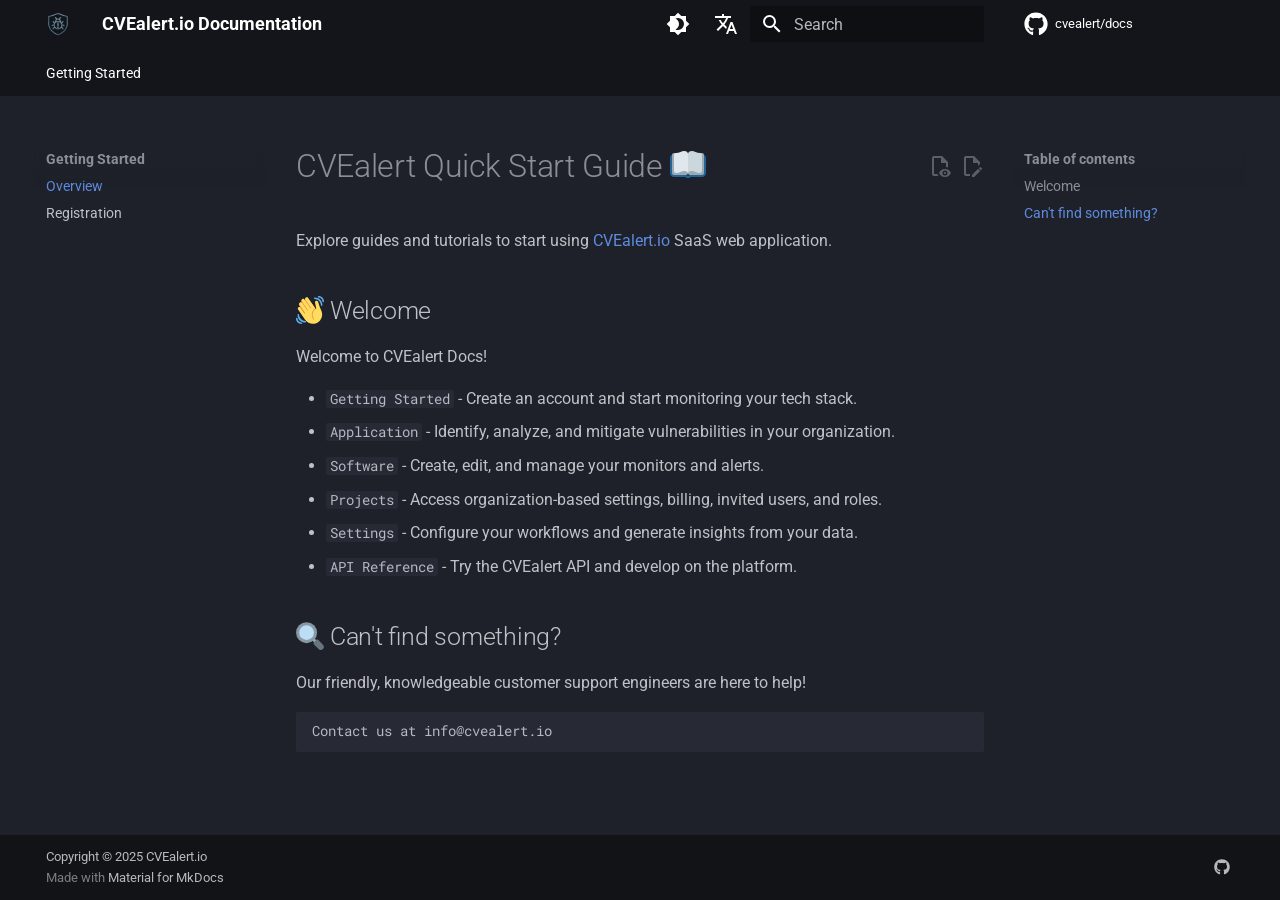
==== commit 33c469e3: "Deployed 31916df with MkDocs version: 1.6.1" ====
--- a/index.html
+++ b/index.html
@@ -20,7 +20,7 @@
       
       
       <link rel="icon" href="assets/logo.webp">
-      <meta name="generator" content="mkdocs-1.6.1, mkdocs-material-9.6.14">
+      <meta name="generator" content="mkdocs-1.6.1, mkdocs-material-9.6.21">
     
     
       
@@ -28,7 +28,7 @@
       
     
     
-      <link rel="stylesheet" href="assets/stylesheets/main.342714a4.min.css">
+      <link rel="stylesheet" href="assets/stylesheets/main.2a3383ac.min.css">
       
         
         <link rel="stylesheet" href="assets/stylesheets/palette.06af60db.min.css">
@@ -218,7 +218,7 @@
         <a href="https://github.com/cvealert/docs" title="Go to repository" class="md-source" data-md-component="source">
   <div class="md-source__icon md-icon">
     
-    <svg xmlns="http://www.w3.org/2000/svg" viewBox="0 0 496 512"><!--! Font Awesome Free 6.7.2 by @fontawesome - https://fontawesome.com License - https://fontawesome.com/license/free (Icons: CC BY 4.0, Fonts: SIL OFL 1.1, Code: MIT License) Copyright 2024 Fonticons, Inc.--><path d="M165.9 397.4c0 2-2.3 3.6-5.2 3.6-3.3.3-5.6-1.3-5.6-3.6 0-2 2.3-3.6 5.2-3.6 3-.3 5.6 1.3 5.6 3.6m-31.1-4.5c-.7 2 1.3 4.3 4.3 4.9 2.6 1 5.6 0 6.2-2s-1.3-4.3-4.3-5.2c-2.6-.7-5.5.3-6.2 2.3m44.2-1.7c-2.9.7-4.9 2.6-4.6 4.9.3 2 2.9 3.3 5.9 2.6 2.9-.7 4.9-2.6 4.6-4.6-.3-1.9-3-3.2-5.9-2.9M244.8 8C106.1 8 0 113.3 0 252c0 110.9 69.8 205.8 169.5 239.2 12.8 2.3 17.3-5.6 17.3-12.1 0-6.2-.3-40.4-.3-61.4 0 0-70 15-84.7-29.8 0 0-11.4-29.1-27.8-36.6 0 0-22.9-15.7 1.6-15.4 0 0 24.9 2 38.6 25.8 21.9 38.6 58.6 27.5 72.9 20.9 2.3-16 8.8-27.1 16-33.7-55.9-6.2-112.3-14.3-112.3-110.5 0-27.5 7.6-41.3 23.6-58.9-2.6-6.5-11.1-33.3 2.6-67.9 20.9-6.5 69 27 69 27 20-5.6 41.5-8.5 62.8-8.5s42.8 2.9 62.8 8.5c0 0 48.1-33.6 69-27 13.7 34.7 5.2 61.4 2.6 67.9 16 17.7 25.8 31.5 25.8 58.9 0 96.5-58.9 104.2-114.8 110.5 9.2 7.9 17 22.9 17 46.4 0 33.7-.3 75.4-.3 83.6 0 6.5 4.6 14.4 17.3 12.1C428.2 457.8 496 362.9 496 252 496 113.3 383.5 8 244.8 8M97.2 352.9c-1.3 1-1 3.3.7 5.2 1.6 1.6 3.9 2.3 5.2 1 1.3-1 1-3.3-.7-5.2-1.6-1.6-3.9-2.3-5.2-1m-10.8-8.1c-.7 1.3.3 2.9 2.3 3.9 1.6 1 3.6.7 4.3-.7.7-1.3-.3-2.9-2.3-3.9-2-.6-3.6-.3-4.3.7m32.4 35.6c-1.6 1.3-1 4.3 1.3 6.2 2.3 2.3 5.2 2.6 6.5 1 1.3-1.3.7-4.3-1.3-6.2-2.2-2.3-5.2-2.6-6.5-1m-11.4-14.7c-1.6 1-1.6 3.6 0 5.9s4.3 3.3 5.6 2.3c1.6-1.3 1.6-3.9 0-6.2-1.4-2.3-4-3.3-5.6-2"/></svg>
+    <svg xmlns="http://www.w3.org/2000/svg" viewBox="0 0 512 512"><!--! Font Awesome Free 7.0.1 by @fontawesome - https://fontawesome.com License - https://fontawesome.com/license/free (Icons: CC BY 4.0, Fonts: SIL OFL 1.1, Code: MIT License) Copyright 2025 Fonticons, Inc.--><path d="M173.9 397.4c0 2-2.3 3.6-5.2 3.6-3.3.3-5.6-1.3-5.6-3.6 0-2 2.3-3.6 5.2-3.6 3-.3 5.6 1.3 5.6 3.6m-31.1-4.5c-.7 2 1.3 4.3 4.3 4.9 2.6 1 5.6 0 6.2-2s-1.3-4.3-4.3-5.2c-2.6-.7-5.5.3-6.2 2.3m44.2-1.7c-2.9.7-4.9 2.6-4.6 4.9.3 2 2.9 3.3 5.9 2.6 2.9-.7 4.9-2.6 4.6-4.6-.3-1.9-3-3.2-5.9-2.9M252.8 8C114.1 8 8 113.3 8 252c0 110.9 69.8 205.8 169.5 239.2 12.8 2.3 17.3-5.6 17.3-12.1 0-6.2-.3-40.4-.3-61.4 0 0-70 15-84.7-29.8 0 0-11.4-29.1-27.8-36.6 0 0-22.9-15.7 1.6-15.4 0 0 24.9 2 38.6 25.8 21.9 38.6 58.6 27.5 72.9 20.9 2.3-16 8.8-27.1 16-33.7-55.9-6.2-112.3-14.3-112.3-110.5 0-27.5 7.6-41.3 23.6-58.9-2.6-6.5-11.1-33.3 2.6-67.9 20.9-6.5 69 27 69 27 20-5.6 41.5-8.5 62.8-8.5s42.8 2.9 62.8 8.5c0 0 48.1-33.6 69-27 13.7 34.7 5.2 61.4 2.6 67.9 16 17.7 25.8 31.5 25.8 58.9 0 96.5-58.9 104.2-114.8 110.5 9.2 7.9 17 22.9 17 46.4 0 33.7-.3 75.4-.3 83.6 0 6.5 4.6 14.4 17.3 12.1C436.2 457.8 504 362.9 504 252 504 113.3 391.5 8 252.8 8M105.2 352.9c-1.3 1-1 3.3.7 5.2 1.6 1.6 3.9 2.3 5.2 1 1.3-1 1-3.3-.7-5.2-1.6-1.6-3.9-2.3-5.2-1m-10.8-8.1c-.7 1.3.3 2.9 2.3 3.9 1.6 1 3.6.7 4.3-.7.7-1.3-.3-2.9-2.3-3.9-2-.6-3.6-.3-4.3.7m32.4 35.6c-1.6 1.3-1 4.3 1.3 6.2 2.3 2.3 5.2 2.6 6.5 1 1.3-1.3.7-4.3-1.3-6.2-2.2-2.3-5.2-2.6-6.5-1m-11.4-14.7c-1.6 1-1.6 3.6 0 5.9s4.3 3.3 5.6 2.3c1.6-1.3 1.6-3.9 0-6.2-1.4-2.3-4-3.3-5.6-2"/></svg>
   </div>
   <div class="md-source__repository">
     cvealert/docs
@@ -296,7 +296,7 @@
       <a href="https://github.com/cvealert/docs" title="Go to repository" class="md-source" data-md-component="source">
   <div class="md-source__icon md-icon">
     
-    <svg xmlns="http://www.w3.org/2000/svg" viewBox="0 0 496 512"><!--! Font Awesome Free 6.7.2 by @fontawesome - https://fontawesome.com License - https://fontawesome.com/license/free (Icons: CC BY 4.0, Fonts: SIL OFL 1.1, Code: MIT License) Copyright 2024 Fonticons, Inc.--><path d="M165.9 397.4c0 2-2.3 3.6-5.2 3.6-3.3.3-5.6-1.3-5.6-3.6 0-2 2.3-3.6 5.2-3.6 3-.3 5.6 1.3 5.6 3.6m-31.1-4.5c-.7 2 1.3 4.3 4.3 4.9 2.6 1 5.6 0 6.2-2s-1.3-4.3-4.3-5.2c-2.6-.7-5.5.3-6.2 2.3m44.2-1.7c-2.9.7-4.9 2.6-4.6 4.9.3 2 2.9 3.3 5.9 2.6 2.9-.7 4.9-2.6 4.6-4.6-.3-1.9-3-3.2-5.9-2.9M244.8 8C106.1 8 0 113.3 0 252c0 110.9 69.8 205.8 169.5 239.2 12.8 2.3 17.3-5.6 17.3-12.1 0-6.2-.3-40.4-.3-61.4 0 0-70 15-84.7-29.8 0 0-11.4-29.1-27.8-36.6 0 0-22.9-15.7 1.6-15.4 0 0 24.9 2 38.6 25.8 21.9 38.6 58.6 27.5 72.9 20.9 2.3-16 8.8-27.1 16-33.7-55.9-6.2-112.3-14.3-112.3-110.5 0-27.5 7.6-41.3 23.6-58.9-2.6-6.5-11.1-33.3 2.6-67.9 20.9-6.5 69 27 69 27 20-5.6 41.5-8.5 62.8-8.5s42.8 2.9 62.8 8.5c0 0 48.1-33.6 69-27 13.7 34.7 5.2 61.4 2.6 67.9 16 17.7 25.8 31.5 25.8 58.9 0 96.5-58.9 104.2-114.8 110.5 9.2 7.9 17 22.9 17 46.4 0 33.7-.3 75.4-.3 83.6 0 6.5 4.6 14.4 17.3 12.1C428.2 457.8 496 362.9 496 252 496 113.3 383.5 8 244.8 8M97.2 352.9c-1.3 1-1 3.3.7 5.2 1.6 1.6 3.9 2.3 5.2 1 1.3-1 1-3.3-.7-5.2-1.6-1.6-3.9-2.3-5.2-1m-10.8-8.1c-.7 1.3.3 2.9 2.3 3.9 1.6 1 3.6.7 4.3-.7.7-1.3-.3-2.9-2.3-3.9-2-.6-3.6-.3-4.3.7m32.4 35.6c-1.6 1.3-1 4.3 1.3 6.2 2.3 2.3 5.2 2.6 6.5 1 1.3-1.3.7-4.3-1.3-6.2-2.2-2.3-5.2-2.6-6.5-1m-11.4-14.7c-1.6 1-1.6 3.6 0 5.9s4.3 3.3 5.6 2.3c1.6-1.3 1.6-3.9 0-6.2-1.4-2.3-4-3.3-5.6-2"/></svg>
+    <svg xmlns="http://www.w3.org/2000/svg" viewBox="0 0 512 512"><!--! Font Awesome Free 7.0.1 by @fontawesome - https://fontawesome.com License - https://fontawesome.com/license/free (Icons: CC BY 4.0, Fonts: SIL OFL 1.1, Code: MIT License) Copyright 2025 Fonticons, Inc.--><path d="M173.9 397.4c0 2-2.3 3.6-5.2 3.6-3.3.3-5.6-1.3-5.6-3.6 0-2 2.3-3.6 5.2-3.6 3-.3 5.6 1.3 5.6 3.6m-31.1-4.5c-.7 2 1.3 4.3 4.3 4.9 2.6 1 5.6 0 6.2-2s-1.3-4.3-4.3-5.2c-2.6-.7-5.5.3-6.2 2.3m44.2-1.7c-2.9.7-4.9 2.6-4.6 4.9.3 2 2.9 3.3 5.9 2.6 2.9-.7 4.9-2.6 4.6-4.6-.3-1.9-3-3.2-5.9-2.9M252.8 8C114.1 8 8 113.3 8 252c0 110.9 69.8 205.8 169.5 239.2 12.8 2.3 17.3-5.6 17.3-12.1 0-6.2-.3-40.4-.3-61.4 0 0-70 15-84.7-29.8 0 0-11.4-29.1-27.8-36.6 0 0-22.9-15.7 1.6-15.4 0 0 24.9 2 38.6 25.8 21.9 38.6 58.6 27.5 72.9 20.9 2.3-16 8.8-27.1 16-33.7-55.9-6.2-112.3-14.3-112.3-110.5 0-27.5 7.6-41.3 23.6-58.9-2.6-6.5-11.1-33.3 2.6-67.9 20.9-6.5 69 27 69 27 20-5.6 41.5-8.5 62.8-8.5s42.8 2.9 62.8 8.5c0 0 48.1-33.6 69-27 13.7 34.7 5.2 61.4 2.6 67.9 16 17.7 25.8 31.5 25.8 58.9 0 96.5-58.9 104.2-114.8 110.5 9.2 7.9 17 22.9 17 46.4 0 33.7-.3 75.4-.3 83.6 0 6.5 4.6 14.4 17.3 12.1C436.2 457.8 504 362.9 504 252 504 113.3 391.5 8 252.8 8M105.2 352.9c-1.3 1-1 3.3.7 5.2 1.6 1.6 3.9 2.3 5.2 1 1.3-1 1-3.3-.7-5.2-1.6-1.6-3.9-2.3-5.2-1m-10.8-8.1c-.7 1.3.3 2.9 2.3 3.9 1.6 1 3.6.7 4.3-.7.7-1.3-.3-2.9-2.3-3.9-2-.6-3.6-.3-4.3.7m32.4 35.6c-1.6 1.3-1 4.3 1.3 6.2 2.3 2.3 5.2 2.6 6.5 1 1.3-1.3.7-4.3-1.3-6.2-2.2-2.3-5.2-2.6-6.5-1m-11.4-14.7c-1.6 1-1.6 3.6 0 5.9s4.3 3.3 5.6 2.3c1.6-1.3 1.6-3.9 0-6.2-1.4-2.3-4-3.3-5.6-2"/></svg>
   </div>
   <div class="md-source__repository">
     cvealert/docs
@@ -525,7 +525,7 @@
 
 
   
-    <a href="https://github.com/cvealert/docs/blob/main/docs/index.md" title="Edit this page" class="md-content__button md-icon">
+    <a href="https://github.com/cvealert/docs/blob/main/docs/index.md" title="Edit this page" class="md-content__button md-icon" rel="edit">
       
       <svg xmlns="http://www.w3.org/2000/svg" viewBox="0 0 24 24"><path d="M10 20H6V4h7v5h5v3.1l2-2V8l-6-6H6c-1.1 0-2 .9-2 2v16c0 1.1.9 2 2 2h4zm10.2-7c.1 0 .3.1.4.2l1.3 1.3c.2.2.2.6 0 .8l-1 1-2.1-2.1 1-1c.1-.1.2-.2.4-.2m0 3.9L14.1 23H12v-2.1l6.1-6.1z"/></svg>
     </a>
@@ -597,7 +597,8 @@
   
 </div>
       
-        <div class="md-social">
+        
+<div class="md-social">
   
     
     
@@ -607,7 +608,7 @@
       
     
     <a href="https://github.com/cvealert" target="_blank" rel="noopener" title="github.com" class="md-social__link">
-      <svg xmlns="http://www.w3.org/2000/svg" viewBox="0 0 496 512"><!--! Font Awesome Free 6.7.2 by @fontawesome - https://fontawesome.com License - https://fontawesome.com/license/free (Icons: CC BY 4.0, Fonts: SIL OFL 1.1, Code: MIT License) Copyright 2024 Fonticons, Inc.--><path d="M165.9 397.4c0 2-2.3 3.6-5.2 3.6-3.3.3-5.6-1.3-5.6-3.6 0-2 2.3-3.6 5.2-3.6 3-.3 5.6 1.3 5.6 3.6m-31.1-4.5c-.7 2 1.3 4.3 4.3 4.9 2.6 1 5.6 0 6.2-2s-1.3-4.3-4.3-5.2c-2.6-.7-5.5.3-6.2 2.3m44.2-1.7c-2.9.7-4.9 2.6-4.6 4.9.3 2 2.9 3.3 5.9 2.6 2.9-.7 4.9-2.6 4.6-4.6-.3-1.9-3-3.2-5.9-2.9M244.8 8C106.1 8 0 113.3 0 252c0 110.9 69.8 205.8 169.5 239.2 12.8 2.3 17.3-5.6 17.3-12.1 0-6.2-.3-40.4-.3-61.4 0 0-70 15-84.7-29.8 0 0-11.4-29.1-27.8-36.6 0 0-22.9-15.7 1.6-15.4 0 0 24.9 2 38.6 25.8 21.9 38.6 58.6 27.5 72.9 20.9 2.3-16 8.8-27.1 16-33.7-55.9-6.2-112.3-14.3-112.3-110.5 0-27.5 7.6-41.3 23.6-58.9-2.6-6.5-11.1-33.3 2.6-67.9 20.9-6.5 69 27 69 27 20-5.6 41.5-8.5 62.8-8.5s42.8 2.9 62.8 8.5c0 0 48.1-33.6 69-27 13.7 34.7 5.2 61.4 2.6 67.9 16 17.7 25.8 31.5 25.8 58.9 0 96.5-58.9 104.2-114.8 110.5 9.2 7.9 17 22.9 17 46.4 0 33.7-.3 75.4-.3 83.6 0 6.5 4.6 14.4 17.3 12.1C428.2 457.8 496 362.9 496 252 496 113.3 383.5 8 244.8 8M97.2 352.9c-1.3 1-1 3.3.7 5.2 1.6 1.6 3.9 2.3 5.2 1 1.3-1 1-3.3-.7-5.2-1.6-1.6-3.9-2.3-5.2-1m-10.8-8.1c-.7 1.3.3 2.9 2.3 3.9 1.6 1 3.6.7 4.3-.7.7-1.3-.3-2.9-2.3-3.9-2-.6-3.6-.3-4.3.7m32.4 35.6c-1.6 1.3-1 4.3 1.3 6.2 2.3 2.3 5.2 2.6 6.5 1 1.3-1.3.7-4.3-1.3-6.2-2.2-2.3-5.2-2.6-6.5-1m-11.4-14.7c-1.6 1-1.6 3.6 0 5.9s4.3 3.3 5.6 2.3c1.6-1.3 1.6-3.9 0-6.2-1.4-2.3-4-3.3-5.6-2"/></svg>
+      <svg xmlns="http://www.w3.org/2000/svg" viewBox="0 0 512 512"><!--! Font Awesome Free 7.0.1 by @fontawesome - https://fontawesome.com License - https://fontawesome.com/license/free (Icons: CC BY 4.0, Fonts: SIL OFL 1.1, Code: MIT License) Copyright 2025 Fonticons, Inc.--><path d="M173.9 397.4c0 2-2.3 3.6-5.2 3.6-3.3.3-5.6-1.3-5.6-3.6 0-2 2.3-3.6 5.2-3.6 3-.3 5.6 1.3 5.6 3.6m-31.1-4.5c-.7 2 1.3 4.3 4.3 4.9 2.6 1 5.6 0 6.2-2s-1.3-4.3-4.3-5.2c-2.6-.7-5.5.3-6.2 2.3m44.2-1.7c-2.9.7-4.9 2.6-4.6 4.9.3 2 2.9 3.3 5.9 2.6 2.9-.7 4.9-2.6 4.6-4.6-.3-1.9-3-3.2-5.9-2.9M252.8 8C114.1 8 8 113.3 8 252c0 110.9 69.8 205.8 169.5 239.2 12.8 2.3 17.3-5.6 17.3-12.1 0-6.2-.3-40.4-.3-61.4 0 0-70 15-84.7-29.8 0 0-11.4-29.1-27.8-36.6 0 0-22.9-15.7 1.6-15.4 0 0 24.9 2 38.6 25.8 21.9 38.6 58.6 27.5 72.9 20.9 2.3-16 8.8-27.1 16-33.7-55.9-6.2-112.3-14.3-112.3-110.5 0-27.5 7.6-41.3 23.6-58.9-2.6-6.5-11.1-33.3 2.6-67.9 20.9-6.5 69 27 69 27 20-5.6 41.5-8.5 62.8-8.5s42.8 2.9 62.8 8.5c0 0 48.1-33.6 69-27 13.7 34.7 5.2 61.4 2.6 67.9 16 17.7 25.8 31.5 25.8 58.9 0 96.5-58.9 104.2-114.8 110.5 9.2 7.9 17 22.9 17 46.4 0 33.7-.3 75.4-.3 83.6 0 6.5 4.6 14.4 17.3 12.1C436.2 457.8 504 362.9 504 252 504 113.3 391.5 8 252.8 8M105.2 352.9c-1.3 1-1 3.3.7 5.2 1.6 1.6 3.9 2.3 5.2 1 1.3-1 1-3.3-.7-5.2-1.6-1.6-3.9-2.3-5.2-1m-10.8-8.1c-.7 1.3.3 2.9 2.3 3.9 1.6 1 3.6.7 4.3-.7.7-1.3-.3-2.9-2.3-3.9-2-.6-3.6-.3-4.3.7m32.4 35.6c-1.6 1.3-1 4.3 1.3 6.2 2.3 2.3 5.2 2.6 6.5 1 1.3-1.3.7-4.3-1.3-6.2-2.2-2.3-5.2-2.6-6.5-1m-11.4-14.7c-1.6 1-1.6 3.6 0 5.9s4.3 3.3 5.6 2.3c1.6-1.3 1.6-3.9 0-6.2-1.4-2.3-4-3.3-5.6-2"/></svg>
     </a>
   
 </div>
@@ -624,10 +625,10 @@
     
     
       
-      <script id="__config" type="application/json">{"base": ".", "features": ["content.action.edit", "content.action.view", "navigation.tabs"], "search": "assets/javascripts/workers/search.d50fe291.min.js", "tags": null, "translations": {"clipboard.copied": "Copied to clipboard", "clipboard.copy": "Copy to clipboard", "search.result.more.one": "1 more on this page", "search.result.more.other": "# more on this page", "search.result.none": "No matching documents", "search.result.one": "1 matching document", "search.result.other": "# matching documents", "search.result.placeholder": "Type to start searching", "search.result.term.missing": "Missing", "select.version": "Select version"}, "version": null}</script>
-    
-    
-      <script src="assets/javascripts/bundle.13a4f30d.min.js"></script>
+      <script id="__config" type="application/json">{"base": ".", "features": ["content.action.edit", "content.action.view", "navigation.tabs"], "search": "assets/javascripts/workers/search.973d3a69.min.js", "tags": null, "translations": {"clipboard.copied": "Copied to clipboard", "clipboard.copy": "Copy to clipboard", "search.result.more.one": "1 more on this page", "search.result.more.other": "# more on this page", "search.result.none": "No matching documents", "search.result.one": "1 matching document", "search.result.other": "# matching documents", "search.result.placeholder": "Type to start searching", "search.result.term.missing": "Missing", "select.version": "Select version"}, "version": null}</script>
+    
+    
+      <script src="assets/javascripts/bundle.f55a23d4.min.js"></script>
       
     
   </body>
--- a/assets/stylesheets/main.2a3383ac.min.css
+++ b/assets/stylesheets/main.2a3383ac.min.css
@@ -0,0 +1 @@
+@charset "UTF-8";html{-webkit-text-size-adjust:none;-moz-text-size-adjust:none;text-size-adjust:none;box-sizing:border-box}*,:after,:before{box-sizing:inherit}@media (prefers-reduced-motion){*,:after,:before{transition:none!important}}body{margin:0}a,button,input,label{-webkit-tap-highlight-color:transparent}a{color:inherit;text-decoration:none}hr{border:0;box-sizing:initial;display:block;height:.05rem;overflow:visible;padding:0}small{font-size:80%}sub,sup{line-height:1em}img{border-style:none}table{border-collapse:initial;border-spacing:0}td,th{font-weight:400;vertical-align:top}button{background:#0000;border:0;font-family:inherit;font-size:inherit;margin:0;padding:0}input{border:0;outline:none}:root{--md-primary-fg-color:#4051b5;--md-primary-fg-color--light:#5d6cc0;--md-primary-fg-color--dark:#303fa1;--md-primary-bg-color:#fff;--md-primary-bg-color--light:#ffffffb3;--md-accent-fg-color:#526cfe;--md-accent-fg-color--transparent:#526cfe1a;--md-accent-bg-color:#fff;--md-accent-bg-color--light:#ffffffb3}[data-md-color-scheme=default]{color-scheme:light}[data-md-color-scheme=default] img[src$="#gh-dark-mode-only"],[data-md-color-scheme=default] img[src$="#only-dark"]{display:none}:root,[data-md-color-scheme=default]{--md-hue:225deg;--md-default-fg-color:#000000de;--md-default-fg-color--light:#0000008a;--md-default-fg-color--lighter:#00000052;--md-default-fg-color--lightest:#00000012;--md-default-bg-color:#fff;--md-default-bg-color--light:#ffffffb3;--md-default-bg-color--lighter:#ffffff4d;--md-default-bg-color--lightest:#ffffff1f;--md-code-fg-color:#36464e;--md-code-bg-color:#f5f5f5;--md-code-hl-color:#4287ff;--md-code-hl-color--light:#4287ff1a;--md-code-hl-number-color:#d52a2a;--md-code-hl-special-color:#db1457;--md-code-hl-function-color:#a846b9;--md-code-hl-constant-color:#6e59d9;--md-code-hl-keyword-color:#3f6ec6;--md-code-hl-string-color:#1c7d4d;--md-code-hl-name-color:var(--md-code-fg-color);--md-code-hl-operator-color:var(--md-default-fg-color--light);--md-code-hl-punctuation-color:var(--md-default-fg-color--light);--md-code-hl-comment-color:var(--md-default-fg-color--light);--md-code-hl-generic-color:var(--md-default-fg-color--light);--md-code-hl-variable-color:var(--md-default-fg-color--light);--md-typeset-color:var(--md-default-fg-color);--md-typeset-a-color:var(--md-primary-fg-color);--md-typeset-del-color:#f5503d26;--md-typeset-ins-color:#0bd57026;--md-typeset-kbd-color:#fafafa;--md-typeset-kbd-accent-color:#fff;--md-typeset-kbd-border-color:#b8b8b8;--md-typeset-mark-color:#ffff0080;--md-typeset-table-color:#0000001f;--md-typeset-table-color--light:rgba(0,0,0,.035);--md-admonition-fg-color:var(--md-default-fg-color);--md-admonition-bg-color:var(--md-default-bg-color);--md-warning-fg-color:#000000de;--md-warning-bg-color:#ff9;--md-footer-fg-color:#fff;--md-footer-fg-color--light:#ffffffb3;--md-footer-fg-color--lighter:#ffffff73;--md-footer-bg-color:#000000de;--md-footer-bg-color--dark:#00000052;--md-shadow-z1:0 0.2rem 0.5rem #0000000d,0 0 0.05rem #0000001a;--md-shadow-z2:0 0.2rem 0.5rem #0000001a,0 0 0.05rem #00000040;--md-shadow-z3:0 0.2rem 0.5rem #0003,0 0 0.05rem #00000059}.md-icon svg{fill:currentcolor;display:block;height:1.2rem;width:1.2rem}body{-webkit-font-smoothing:antialiased;-moz-osx-font-smoothing:grayscale;--md-text-font-family:var(--md-text-font,_),-apple-system,BlinkMacSystemFont,Helvetica,Arial,sans-serif;--md-code-font-family:var(--md-code-font,_),SFMono-Regular,Consolas,Menlo,monospace}aside,body,input{font-feature-settings:"kern","liga";color:var(--md-typeset-color);font-family:var(--md-text-font-family)}code,kbd,pre{font-feature-settings:"kern";font-family:var(--md-code-font-family)}:root{--md-typeset-table-sort-icon:url('data:image/svg+xml;charset=utf-8,<svg xmlns="http://www.w3.org/2000/svg" viewBox="0 0 24 24"><path d="m18 21-4-4h3V7h-3l4-4 4 4h-3v10h3M2 19v-2h10v2M2 13v-2h7v2M2 7V5h4v2z"/></svg>');--md-typeset-table-sort-icon--asc:url('data:image/svg+xml;charset=utf-8,<svg xmlns="http://www.w3.org/2000/svg" viewBox="0 0 24 24"><path d="M19 17h3l-4 4-4-4h3V3h2M2 17h10v2H2M6 5v2H2V5m0 6h7v2H2z"/></svg>');--md-typeset-table-sort-icon--desc:url('data:image/svg+xml;charset=utf-8,<svg xmlns="http://www.w3.org/2000/svg" viewBox="0 0 24 24"><path d="M19 7h3l-4-4-4 4h3v14h2M2 17h10v2H2M6 5v2H2V5m0 6h7v2H2z"/></svg>')}.md-typeset{-webkit-print-color-adjust:exact;color-adjust:exact;font-size:.8rem;line-height:1.6;overflow-wrap:break-word}@media print{.md-typeset{font-size:.68rem}}.md-typeset blockquote,.md-typeset dl,.md-typeset figure,.md-typeset ol,.md-typeset pre,.md-typeset ul{margin-bottom:1em;margin-top:1em}.md-typeset h1{color:var(--md-default-fg-color--light);font-size:2em;line-height:1.3;margin:0 0 1.25em}.md-typeset h1,.md-typeset h2{font-weight:300;letter-spacing:-.01em}.md-typeset h2{font-size:1.5625em;line-height:1.4;margin:1.6em 0 .64em}.md-typeset h3{font-size:1.25em;font-weight:400;letter-spacing:-.01em;line-height:1.5;margin:1.6em 0 .8em}.md-typeset h2+h3{margin-top:.8em}.md-typeset h4{font-weight:700;letter-spacing:-.01em;margin:1em 0}.md-typeset h5,.md-typeset h6{color:var(--md-default-fg-color--light);font-size:.8em;font-weight:700;letter-spacing:-.01em;margin:1.25em 0}.md-typeset h5{text-transform:uppercase}.md-typeset h5 code{text-transform:none}.md-typeset hr{border-bottom:.05rem solid var(--md-default-fg-color--lightest);display:flow-root;margin:1.5em 0}.md-typeset a{color:var(--md-typeset-a-color);word-break:break-word}.md-typeset a,.md-typeset a:before{transition:color 125ms}.md-typeset a:focus,.md-typeset a:hover{color:var(--md-accent-fg-color)}.md-typeset a:focus code,.md-typeset a:hover code{background-color:var(--md-accent-fg-color--transparent)}.md-typeset a code{color:currentcolor;transition:background-color 125ms}.md-typeset a.focus-visible{outline-color:var(--md-accent-fg-color);outline-offset:.2rem}.md-typeset code,.md-typeset kbd,.md-typeset pre{color:var(--md-code-fg-color);direction:ltr;font-variant-ligatures:none}@media print{.md-typeset code,.md-typeset kbd,.md-typeset pre{white-space:pre-wrap}}.md-typeset code{background-color:var(--md-code-bg-color);border-radius:.1rem;-webkit-box-decoration-break:clone;box-decoration-break:clone;font-size:.85em;padding:0 .2941176471em;word-break:break-word}.md-typeset code:not(.focus-visible){-webkit-tap-highlight-color:transparent;outline:none}.md-typeset pre{display:flow-root;line-height:1.4;position:relative}.md-typeset pre>code{-webkit-box-decoration-break:slice;box-decoration-break:slice;box-shadow:none;display:block;margin:0;outline-color:var(--md-accent-fg-color);overflow:auto;padding:.7720588235em 1.1764705882em;scrollbar-color:var(--md-default-fg-color--lighter) #0000;scrollbar-width:thin;touch-action:auto;word-break:normal}.md-typeset pre>code:hover{scrollbar-color:var(--md-accent-fg-color) #0000}.md-typeset pre>code::-webkit-scrollbar{height:.2rem;width:.2rem}.md-typeset pre>code::-webkit-scrollbar-thumb{background-color:var(--md-default-fg-color--lighter)}.md-typeset pre>code::-webkit-scrollbar-thumb:hover{background-color:var(--md-accent-fg-color)}.md-typeset kbd{background-color:var(--md-typeset-kbd-color);border-radius:.1rem;box-shadow:0 .1rem 0 .05rem var(--md-typeset-kbd-border-color),0 .1rem 0 var(--md-typeset-kbd-border-color),0 -.1rem .2rem var(--md-typeset-kbd-accent-color) inset;color:var(--md-default-fg-color);display:inline-block;font-size:.75em;padding:0 .6666666667em;vertical-align:text-top;word-break:break-word}.md-typeset mark{background-color:var(--md-typeset-mark-color);-webkit-box-decoration-break:clone;box-decoration-break:clone;color:inherit;word-break:break-word}.md-typeset abbr{border-bottom:.05rem dotted var(--md-default-fg-color--light);cursor:help;text-decoration:none}.md-typeset small{opacity:.75}[dir=ltr] .md-typeset sub,[dir=ltr] .md-typeset sup{margin-left:.078125em}[dir=rtl] .md-typeset sub,[dir=rtl] .md-typeset sup{margin-right:.078125em}[dir=ltr] .md-typeset blockquote{padding-left:.6rem}[dir=rtl] .md-typeset blockquote{padding-right:.6rem}[dir=ltr] .md-typeset blockquote{border-left:.2rem solid var(--md-default-fg-color--lighter)}[dir=rtl] .md-typeset blockquote{border-right:.2rem solid var(--md-default-fg-color--lighter)}.md-typeset blockquote{color:var(--md-default-fg-color--light);margin-left:0;margin-right:0}.md-typeset ul{list-style-type:disc}.md-typeset ul[type]{list-style-type:revert-layer}[dir=ltr] .md-typeset ol,[dir=ltr] .md-typeset ul{margin-left:.625em}[dir=rtl] .md-typeset ol,[dir=rtl] .md-typeset ul{margin-right:.625em}.md-typeset ol,.md-typeset ul{padding:0}.md-typeset ol:not([hidden]),.md-typeset ul:not([hidden]){display:flow-root}.md-typeset ol ol,.md-typeset ul ol{list-style-type:lower-alpha}.md-typeset ol ol ol,.md-typeset ul ol ol{list-style-type:lower-roman}.md-typeset ol ol ol ol,.md-typeset ul ol ol ol{list-style-type:upper-alpha}.md-typeset ol ol ol ol ol,.md-typeset ul ol ol ol ol{list-style-type:upper-roman}.md-typeset ol[type],.md-typeset ul[type]{list-style-type:revert-layer}[dir=ltr] .md-typeset ol li,[dir=ltr] .md-typeset ul li{margin-left:1.25em}[dir=rtl] .md-typeset ol li,[dir=rtl] .md-typeset ul li{margin-right:1.25em}.md-typeset ol li,.md-typeset ul li{margin-bottom:.5em}.md-typeset ol li blockquote,.md-typeset ol li p,.md-typeset ul li blockquote,.md-typeset ul li p{margin:.5em 0}.md-typeset ol li:last-child,.md-typeset ul li:last-child{margin-bottom:0}[dir=ltr] .md-typeset ol li ol,[dir=ltr] .md-typeset ol li ul,[dir=ltr] .md-typeset ul li ol,[dir=ltr] .md-typeset ul li ul{margin-left:.625em}[dir=rtl] .md-typeset ol li ol,[dir=rtl] .md-typeset ol li ul,[dir=rtl] .md-typeset ul li ol,[dir=rtl] .md-typeset ul li ul{margin-right:.625em}.md-typeset ol li ol,.md-typeset ol li ul,.md-typeset ul li ol,.md-typeset ul li ul{margin-bottom:.5em;margin-top:.5em}[dir=ltr] .md-typeset dd{margin-left:1.875em}[dir=rtl] .md-typeset dd{margin-right:1.875em}.md-typeset dd{margin-bottom:1.5em;margin-top:1em}.md-typeset img,.md-typeset svg,.md-typeset video{height:auto;max-width:100%}.md-typeset img[align=left]{margin:1em 1em 1em 0}.md-typeset img[align=right]{margin:1em 0 1em 1em}.md-typeset img[align]:only-child{margin-top:0}.md-typeset figure{display:flow-root;margin:1em auto;max-width:100%;text-align:center;width:-moz-fit-content;width:fit-content}.md-typeset figure img{display:block;margin:0 auto}.md-typeset figcaption{font-style:italic;margin:1em auto;max-width:24rem}.md-typeset iframe{max-width:100%}.md-typeset table:not([class]){background-color:var(--md-default-bg-color);border:.05rem solid var(--md-typeset-table-color);border-radius:.1rem;display:inline-block;font-size:.64rem;max-width:100%;overflow:auto;touch-action:auto}@media print{.md-typeset table:not([class]){display:table}}.md-typeset table:not([class])+*{margin-top:1.5em}.md-typeset table:not([class]) td>:first-child,.md-typeset table:not([class]) th>:first-child{margin-top:0}.md-typeset table:not([class]) td>:last-child,.md-typeset table:not([class]) th>:last-child{margin-bottom:0}.md-typeset table:not([class]) td:not([align]),.md-typeset table:not([class]) th:not([align]){text-align:left}[dir=rtl] .md-typeset table:not([class]) td:not([align]),[dir=rtl] .md-typeset table:not([class]) th:not([align]){text-align:right}.md-typeset table:not([class]) th{font-weight:700;min-width:5rem;padding:.9375em 1.25em;vertical-align:top}.md-typeset table:not([class]) td{border-top:.05rem solid var(--md-typeset-table-color);padding:.9375em 1.25em;vertical-align:top}.md-typeset table:not([class]) tbody tr{transition:background-color 125ms}.md-typeset table:not([class]) tbody tr:hover{background-color:var(--md-typeset-table-color--light);box-shadow:0 .05rem 0 var(--md-default-bg-color) inset}.md-typeset table:not([class]) a{word-break:normal}.md-typeset table th[role=columnheader]{cursor:pointer}[dir=ltr] .md-typeset table th[role=columnheader]:after{margin-left:.5em}[dir=rtl] .md-typeset table th[role=columnheader]:after{margin-right:.5em}.md-typeset table th[role=columnheader]:after{content:"";display:inline-block;height:1.2em;-webkit-mask-image:var(--md-typeset-table-sort-icon);mask-image:var(--md-typeset-table-sort-icon);-webkit-mask-repeat:no-repeat;mask-repeat:no-repeat;-webkit-mask-size:contain;mask-size:contain;transition:background-color 125ms;vertical-align:text-bottom;width:1.2em}.md-typeset table th[role=columnheader]:hover:after{background-color:var(--md-default-fg-color--lighter)}.md-typeset table th[role=columnheader][aria-sort=ascending]:after{background-color:var(--md-default-fg-color--light);-webkit-mask-image:var(--md-typeset-table-sort-icon--asc);mask-image:var(--md-typeset-table-sort-icon--asc)}.md-typeset table th[role=columnheader][aria-sort=descending]:after{background-color:var(--md-default-fg-color--light);-webkit-mask-image:var(--md-typeset-table-sort-icon--desc);mask-image:var(--md-typeset-table-sort-icon--desc)}.md-typeset__scrollwrap{margin:1em -.8rem;overflow-x:auto;touch-action:auto}.md-typeset__table{display:inline-block;margin-bottom:.5em;padding:0 .8rem}@media print{.md-typeset__table{display:block}}html .md-typeset__table table{display:table;margin:0;overflow:hidden;width:100%}@media screen and (max-width:44.984375em){.md-content__inner>pre{margin:1em -.8rem}.md-content__inner>pre code{border-radius:0}}.md-typeset .md-author{border-radius:100%;display:block;flex-shrink:0;height:1.6rem;overflow:hidden;position:relative;transition:color 125ms,transform 125ms;width:1.6rem}.md-typeset .md-author img{display:block}.md-typeset .md-author--more{background:var(--md-default-fg-color--lightest);color:var(--md-default-fg-color--lighter);font-size:.6rem;font-weight:700;line-height:1.6rem;text-align:center}.md-typeset .md-author--long{height:2.4rem;width:2.4rem}.md-typeset a.md-author{transform:scale(1)}.md-typeset a.md-author img{border-radius:100%;filter:grayscale(100%) opacity(75%);transition:filter 125ms}.md-typeset a.md-author:focus,.md-typeset a.md-author:hover{transform:scale(1.1);z-index:1}.md-typeset a.md-author:focus img,.md-typeset a.md-author:hover img{filter:grayscale(0)}.md-banner{background-color:var(--md-footer-bg-color);color:var(--md-footer-fg-color);overflow:auto}@media print{.md-banner{display:none}}.md-banner--warning{background-color:var(--md-warning-bg-color);color:var(--md-warning-fg-color)}.md-banner__inner{font-size:.7rem;margin:.6rem auto;padding:0 .8rem}[dir=ltr] .md-banner__button{float:right}[dir=rtl] .md-banner__button{float:left}.md-banner__button{color:inherit;cursor:pointer;transition:opacity .25s}.no-js .md-banner__button{display:none}.md-banner__button:hover{opacity:.7}html{font-size:125%;height:100%;overflow-x:hidden}@media screen and (min-width:100em){html{font-size:137.5%}}@media screen and (min-width:125em){html{font-size:150%}}body{background-color:var(--md-default-bg-color);display:flex;flex-direction:column;font-size:.5rem;min-height:100%;position:relative;width:100%}@media print{body{display:block}}@media screen and (max-width:59.984375em){body[data-md-scrolllock]{position:fixed}}.md-grid{margin-left:auto;margin-right:auto;max-width:61rem}.md-container{display:flex;flex-direction:column;flex-grow:1}@media print{.md-container{display:block}}.md-main{flex-grow:1}.md-main__inner{display:flex;height:100%;margin-top:1.5rem}.md-ellipsis{overflow:hidden;text-overflow:ellipsis}.md-toggle{display:none}.md-option{height:0;opacity:0;position:absolute;width:0}.md-option:checked+label:not([hidden]){display:block}.md-option.focus-visible+label{outline-color:var(--md-accent-fg-color);outline-style:auto}.md-skip{background-color:var(--md-default-fg-color);border-radius:.1rem;color:var(--md-default-bg-color);font-size:.64rem;margin:.5rem;opacity:0;outline-color:var(--md-accent-fg-color);padding:.3rem .5rem;position:fixed;transform:translateY(.4rem);z-index:-1}.md-skip:focus{opacity:1;transform:translateY(0);transition:transform .25s cubic-bezier(.4,0,.2,1),opacity 175ms 75ms;z-index:10}@page{margin:25mm}:root{--md-clipboard-icon:url('data:image/svg+xml;charset=utf-8,<svg xmlns="http://www.w3.org/2000/svg" viewBox="0 0 24 24"><path d="M19 21H8V7h11m0-2H8a2 2 0 0 0-2 2v14a2 2 0 0 0 2 2h11a2 2 0 0 0 2-2V7a2 2 0 0 0-2-2m-3-4H4a2 2 0 0 0-2 2v14h2V3h12z"/></svg>')}.md-clipboard{border-radius:.1rem;color:var(--md-default-fg-color--lightest);cursor:pointer;height:1.5em;outline-color:var(--md-accent-fg-color);outline-offset:.1rem;position:absolute;right:.5em;top:.5em;transition:color .25s;width:1.5em;z-index:1}@media print{.md-clipboard{display:none}}.md-clipboard:not(.focus-visible){-webkit-tap-highlight-color:transparent;outline:none}:hover>.md-clipboard{color:var(--md-default-fg-color--light)}.md-clipboard:focus,.md-clipboard:hover{color:var(--md-accent-fg-color)}.md-clipboard:after{background-color:currentcolor;content:"";display:block;height:1.125em;margin:0 auto;-webkit-mask-image:var(--md-clipboard-icon);mask-image:var(--md-clipboard-icon);-webkit-mask-position:center;mask-position:center;-webkit-mask-repeat:no-repeat;mask-repeat:no-repeat;-webkit-mask-size:contain;mask-size:contain;width:1.125em}.md-clipboard--inline{cursor:pointer}.md-clipboard--inline code{transition:color .25s,background-color .25s}.md-clipboard--inline:focus code,.md-clipboard--inline:hover code{background-color:var(--md-accent-fg-color--transparent);color:var(--md-accent-fg-color)}.md-typeset .md-code__content{display:grid}@keyframes consent{0%{opacity:0;transform:translateY(100%)}to{opacity:1;transform:translateY(0)}}@keyframes overlay{0%{opacity:0}to{opacity:1}}.md-consent__overlay{animation:overlay .25s both;-webkit-backdrop-filter:blur(.1rem);backdrop-filter:blur(.1rem);background-color:#0000008a;height:100%;opacity:1;position:fixed;top:0;width:100%;z-index:5}.md-consent__inner{animation:consent .5s cubic-bezier(.1,.7,.1,1) both;background-color:var(--md-default-bg-color);border:0;border-radius:.1rem;bottom:0;box-shadow:0 0 .2rem #0000001a,0 .2rem .4rem #0003;max-height:100%;overflow:auto;padding:0;position:fixed;width:100%;z-index:5}.md-consent__form{padding:.8rem}.md-consent__settings{display:none;margin:1em 0}input:checked+.md-consent__settings{display:block}.md-consent__controls{margin-bottom:.8rem}.md-typeset .md-consent__controls .md-button{display:inline}@media screen and (max-width:44.984375em){.md-typeset .md-consent__controls .md-button{display:block;margin-top:.4rem;text-align:center;width:100%}}.md-consent label{cursor:pointer}.md-content{flex-grow:1;min-width:0}.md-content__inner{margin:0 .8rem 1.2rem;padding-top:.6rem}@media screen and (min-width:76.25em){[dir=ltr] .md-sidebar--primary:not([hidden])~.md-content>.md-content__inner{margin-left:1.2rem}[dir=ltr] .md-sidebar--secondary:not([hidden])~.md-content>.md-content__inner,[dir=rtl] .md-sidebar--primary:not([hidden])~.md-content>.md-content__inner{margin-right:1.2rem}[dir=rtl] .md-sidebar--secondary:not([hidden])~.md-content>.md-content__inner{margin-left:1.2rem}}.md-content__inner:before{content:"";display:block;height:.4rem}.md-content__inner>:last-child{margin-bottom:0}[dir=ltr] .md-content__button{float:right}[dir=rtl] .md-content__button{float:left}[dir=ltr] .md-content__button{margin-left:.4rem}[dir=rtl] .md-content__button{margin-right:.4rem}.md-content__button{margin:.4rem 0;padding:0}@media print{.md-content__button{display:none}}.md-typeset .md-content__button{color:var(--md-default-fg-color--lighter)}.md-content__button svg{display:inline;vertical-align:top}[dir=rtl] .md-content__button svg{transform:scaleX(-1)}[dir=ltr] .md-dialog{right:.8rem}[dir=rtl] .md-dialog{left:.8rem}.md-dialog{background-color:var(--md-default-fg-color);border-radius:.1rem;bottom:.8rem;box-shadow:var(--md-shadow-z3);min-width:11.1rem;opacity:0;padding:.4rem .6rem;pointer-events:none;position:fixed;transform:translateY(100%);transition:transform 0ms .4s,opacity .4s;z-index:4}@media print{.md-dialog{display:none}}.md-dialog--active{opacity:1;pointer-events:auto;transform:translateY(0);transition:transform .4s cubic-bezier(.075,.85,.175,1),opacity .4s}.md-dialog__inner{color:var(--md-default-bg-color);font-size:.7rem}.md-feedback{margin:2em 0 1em;text-align:center}.md-feedback fieldset{border:none;margin:0;padding:0}.md-feedback__title{font-weight:700;margin:1em auto}.md-feedback__inner{position:relative}.md-feedback__list{display:flex;flex-wrap:wrap;place-content:baseline center;position:relative}.md-feedback__list:hover .md-icon:not(:disabled){color:var(--md-default-fg-color--lighter)}:disabled .md-feedback__list{min-height:1.8rem}.md-feedback__icon{color:var(--md-default-fg-color--light);cursor:pointer;flex-shrink:0;margin:0 .1rem;transition:color 125ms}.md-feedback__icon:not(:disabled).md-icon:hover{color:var(--md-accent-fg-color)}.md-feedback__icon:disabled{color:var(--md-default-fg-color--lightest);pointer-events:none}.md-feedback__note{opacity:0;position:relative;transform:translateY(.4rem);transition:transform .4s cubic-bezier(.1,.7,.1,1),opacity .15s}.md-feedback__note>*{margin:0 auto;max-width:16rem}:disabled .md-feedback__note{opacity:1;transform:translateY(0)}@media print{.md-feedback{display:none}}.md-footer{background-color:var(--md-footer-bg-color);color:var(--md-footer-fg-color)}@media print{.md-footer{display:none}}.md-footer__inner{justify-content:space-between;overflow:auto;padding:.2rem}.md-footer__inner:not([hidden]){display:flex}.md-footer__link{align-items:end;display:flex;flex-grow:0.01;margin-bottom:.4rem;margin-top:1rem;max-width:100%;outline-color:var(--md-accent-fg-color);overflow:hidden;transition:opacity .25s}.md-footer__link:focus,.md-footer__link:hover{opacity:.7}[dir=rtl] .md-footer__link svg{transform:scaleX(-1)}@media screen and (max-width:44.984375em){.md-footer__link--prev{flex-shrink:0}.md-footer__link--prev .md-footer__title{display:none}}[dir=ltr] .md-footer__link--next{margin-left:auto}[dir=rtl] .md-footer__link--next{margin-right:auto}.md-footer__link--next{text-align:right}[dir=rtl] .md-footer__link--next{text-align:left}.md-footer__title{flex-grow:1;font-size:.9rem;margin-bottom:.7rem;max-width:calc(100% - 2.4rem);padding:0 1rem;white-space:nowrap}.md-footer__button{margin:.2rem;padding:.4rem}.md-footer__direction{font-size:.64rem;opacity:.7}.md-footer-meta{background-color:var(--md-footer-bg-color--dark)}.md-footer-meta__inner{display:flex;flex-wrap:wrap;justify-content:space-between;padding:.2rem}html .md-footer-meta.md-typeset a{color:var(--md-footer-fg-color--light)}html .md-footer-meta.md-typeset a:focus,html .md-footer-meta.md-typeset a:hover{color:var(--md-footer-fg-color)}.md-copyright{color:var(--md-footer-fg-color--lighter);font-size:.64rem;margin:auto .6rem;padding:.4rem 0;width:100%}@media screen and (min-width:45em){.md-copyright{width:auto}}.md-copyright__highlight{color:var(--md-footer-fg-color--light)}.md-social{display:inline-flex;gap:.2rem;margin:0 .4rem;padding:.2rem 0 .6rem}@media screen and (min-width:45em){.md-social{padding:.6rem 0}}.md-social__link{display:inline-block;height:1.6rem;text-align:center;width:1.6rem}.md-social__link:before{line-height:1.9}.md-social__link svg{fill:currentcolor;max-height:.8rem;vertical-align:-25%}.md-typeset .md-button{border:.1rem solid;border-radius:.1rem;color:var(--md-primary-fg-color);cursor:pointer;display:inline-block;font-weight:700;padding:.625em 2em;transition:color 125ms,background-color 125ms,border-color 125ms}.md-typeset .md-button--primary{background-color:var(--md-primary-fg-color);border-color:var(--md-primary-fg-color);color:var(--md-primary-bg-color)}.md-typeset .md-button:focus,.md-typeset .md-button:hover{background-color:var(--md-accent-fg-color);border-color:var(--md-accent-fg-color);color:var(--md-accent-bg-color)}[dir=ltr] .md-typeset .md-input{border-top-left-radius:.1rem}[dir=ltr] .md-typeset .md-input,[dir=rtl] .md-typeset .md-input{border-top-right-radius:.1rem}[dir=rtl] .md-typeset .md-input{border-top-left-radius:.1rem}.md-typeset .md-input{border-bottom:.1rem solid var(--md-default-fg-color--lighter);box-shadow:var(--md-shadow-z1);font-size:.8rem;height:1.8rem;padding:0 .6rem;transition:border .25s,box-shadow .25s}.md-typeset .md-input:focus,.md-typeset .md-input:hover{border-bottom-color:var(--md-accent-fg-color);box-shadow:var(--md-shadow-z2)}.md-typeset .md-input--stretch{width:100%}.md-header{background-color:var(--md-primary-fg-color);box-shadow:0 0 .2rem #0000,0 .2rem .4rem #0000;color:var(--md-primary-bg-color);display:block;left:0;position:sticky;right:0;top:0;z-index:4}@media print{.md-header{display:none}}.md-header[hidden]{transform:translateY(-100%);transition:transform .25s cubic-bezier(.8,0,.6,1),box-shadow .25s}.md-header--shadow{box-shadow:0 0 .2rem #0000001a,0 .2rem .4rem #0003;transition:transform .25s cubic-bezier(.1,.7,.1,1),box-shadow .25s}.md-header__inner{align-items:center;display:flex;padding:0 .2rem}.md-header__button{color:currentcolor;cursor:pointer;margin:.2rem;outline-color:var(--md-accent-fg-color);padding:.4rem;position:relative;transition:opacity .25s;vertical-align:middle;z-index:1}.md-header__button:hover{opacity:.7}.md-header__button:not([hidden]){display:inline-block}.md-header__button:not(.focus-visible){-webkit-tap-highlight-color:transparent;outline:none}.md-header__button.md-logo{margin:.2rem;padding:.4rem}@media screen and (max-width:76.234375em){.md-header__button.md-logo{display:none}}.md-header__button.md-logo img,.md-header__button.md-logo svg{fill:currentcolor;display:block;height:1.2rem;width:auto}@media screen and (min-width:60em){.md-header__button[for=__search]{display:none}}.no-js .md-header__button[for=__search]{display:none}[dir=rtl] .md-header__button[for=__search] svg{transform:scaleX(-1)}@media screen and (min-width:76.25em){.md-header__button[for=__drawer]{display:none}}.md-header__topic{display:flex;max-width:100%;position:absolute;transition:transform .4s cubic-bezier(.1,.7,.1,1),opacity .15s;white-space:nowrap}.md-header__topic+.md-header__topic{opacity:0;pointer-events:none;transform:translateX(1.25rem);transition:transform .4s cubic-bezier(1,.7,.1,.1),opacity .15s;z-index:-1}[dir=rtl] .md-header__topic+.md-header__topic{transform:translateX(-1.25rem)}.md-header__topic:first-child{font-weight:700}[dir=ltr] .md-header__title{margin-left:1rem;margin-right:.4rem}[dir=rtl] .md-header__title{margin-left:.4rem;margin-right:1rem}.md-header__title{flex-grow:1;font-size:.9rem;height:2.4rem;line-height:2.4rem}.md-header__title--active .md-header__topic{opacity:0;pointer-events:none;transform:translateX(-1.25rem);transition:transform .4s cubic-bezier(1,.7,.1,.1),opacity .15s;z-index:-1}[dir=rtl] .md-header__title--active .md-header__topic{transform:translateX(1.25rem)}.md-header__title--active .md-header__topic+.md-header__topic{opacity:1;pointer-events:auto;transform:translateX(0);transition:transform .4s cubic-bezier(.1,.7,.1,1),opacity .15s;z-index:0}.md-header__title>.md-header__ellipsis{height:100%;position:relative;width:100%}.md-header__option{display:flex;flex-shrink:0;max-width:100%;transition:max-width 0ms .25s,opacity .25s .25s;white-space:nowrap}[data-md-toggle=search]:checked~.md-header .md-header__option{max-width:0;opacity:0;transition:max-width 0ms,opacity 0ms}.md-header__option>input{bottom:0}.md-header__source{display:none}@media screen and (min-width:60em){[dir=ltr] .md-header__source{margin-left:1rem}[dir=rtl] .md-header__source{margin-right:1rem}.md-header__source{display:block;max-width:11.7rem;width:11.7rem}}@media screen and (min-width:76.25em){[dir=ltr] .md-header__source{margin-left:1.4rem}[dir=rtl] .md-header__source{margin-right:1.4rem}}.md-meta{color:var(--md-default-fg-color--light);font-size:.7rem;line-height:1.3}.md-meta__list{display:inline-flex;flex-wrap:wrap;list-style:none;margin:0;padding:0}.md-meta__item:not(:last-child):after{content:"·";margin-left:.2rem;margin-right:.2rem}.md-meta__link{color:var(--md-typeset-a-color)}.md-meta__link:focus,.md-meta__link:hover{color:var(--md-accent-fg-color)}.md-draft{background-color:#ff1744;border-radius:.125em;color:#fff;display:inline-block;font-weight:700;padding-left:.5714285714em;padding-right:.5714285714em}:root{--md-nav-icon--prev:url('data:image/svg+xml;charset=utf-8,<svg xmlns="http://www.w3.org/2000/svg" viewBox="0 0 24 24"><path d="M20 11v2H8l5.5 5.5-1.42 1.42L4.16 12l7.92-7.92L13.5 5.5 8 11z"/></svg>');--md-nav-icon--next:url('data:image/svg+xml;charset=utf-8,<svg xmlns="http://www.w3.org/2000/svg" viewBox="0 0 24 24"><path d="M8.59 16.58 13.17 12 8.59 7.41 10 6l6 6-6 6z"/></svg>');--md-toc-icon:url('data:image/svg+xml;charset=utf-8,<svg xmlns="http://www.w3.org/2000/svg" viewBox="0 0 24 24"><path d="M3 9h14V7H3zm0 4h14v-2H3zm0 4h14v-2H3zm16 0h2v-2h-2zm0-10v2h2V7zm0 6h2v-2h-2z"/></svg>')}.md-nav{font-size:.7rem;line-height:1.3}.md-nav__title{color:var(--md-default-fg-color--light);display:block;font-weight:700;overflow:hidden;padding:0 .6rem;text-overflow:ellipsis}.md-nav__title .md-nav__button{display:none}.md-nav__title .md-nav__button img{height:100%;width:auto}.md-nav__title .md-nav__button.md-logo img,.md-nav__title .md-nav__button.md-logo svg{fill:currentcolor;display:block;height:2.4rem;max-width:100%;object-fit:contain;width:auto}.md-nav__list{list-style:none;margin:0;padding:0}.md-nav__link{align-items:flex-start;display:flex;gap:.4rem;margin-top:.625em;scroll-snap-align:start;transition:color 125ms}.md-nav__link--passed{color:var(--md-default-fg-color--light)}.md-nav__item .md-nav__link--active,.md-nav__item .md-nav__link--active code{color:var(--md-typeset-a-color)}.md-nav__link .md-ellipsis{position:relative}[dir=ltr] .md-nav__link .md-icon:last-child{margin-left:auto}[dir=rtl] .md-nav__link .md-icon:last-child{margin-right:auto}.md-nav__link svg{fill:currentcolor;flex-shrink:0;height:1.3em;position:relative}.md-nav__link[for]:focus,.md-nav__link[for]:hover,.md-nav__link[href]:focus,.md-nav__link[href]:hover{color:var(--md-accent-fg-color);cursor:pointer}.md-nav__link.focus-visible{outline-color:var(--md-accent-fg-color);outline-offset:.2rem}.md-nav--primary .md-nav__link[for=__toc]{display:none}.md-nav--primary .md-nav__link[for=__toc] .md-icon:after{background-color:currentcolor;display:block;height:100%;-webkit-mask-image:var(--md-toc-icon);mask-image:var(--md-toc-icon);width:100%}.md-nav--primary .md-nav__link[for=__toc]~.md-nav{display:none}.md-nav__container>.md-nav__link{margin-top:0}.md-nav__container>.md-nav__link:first-child{flex-grow:1;min-width:0}.md-nav__icon{flex-shrink:0}.md-nav__source{display:none}@media screen and (max-width:76.234375em){.md-nav--primary,.md-nav--primary .md-nav{background-color:var(--md-default-bg-color);display:flex;flex-direction:column;height:100%;left:0;position:absolute;right:0;top:0;z-index:1}.md-nav--primary .md-nav__item,.md-nav--primary .md-nav__title{font-size:.8rem;line-height:1.5}.md-nav--primary .md-nav__title{background-color:var(--md-default-fg-color--lightest);color:var(--md-default-fg-color--light);cursor:pointer;height:5.6rem;line-height:2.4rem;padding:3rem .8rem .2rem;position:relative;white-space:nowrap}[dir=ltr] .md-nav--primary .md-nav__title .md-nav__icon{left:.4rem}[dir=rtl] .md-nav--primary .md-nav__title .md-nav__icon{right:.4rem}.md-nav--primary .md-nav__title .md-nav__icon{display:block;height:1.2rem;margin:.2rem;position:absolute;top:.4rem;width:1.2rem}.md-nav--primary .md-nav__title .md-nav__icon:after{background-color:currentcolor;content:"";display:block;height:100%;-webkit-mask-image:var(--md-nav-icon--prev);mask-image:var(--md-nav-icon--prev);-webkit-mask-position:center;mask-position:center;-webkit-mask-repeat:no-repeat;mask-repeat:no-repeat;-webkit-mask-size:contain;mask-size:contain;width:100%}.md-nav--primary .md-nav__title~.md-nav__list{background-color:var(--md-default-bg-color);box-shadow:0 .05rem 0 var(--md-default-fg-color--lightest) inset;overflow-y:auto;scroll-snap-type:y mandatory;touch-action:pan-y}.md-nav--primary .md-nav__title~.md-nav__list>:first-child{border-top:0}.md-nav--primary .md-nav__title[for=__drawer]{background-color:var(--md-primary-fg-color);color:var(--md-primary-bg-color);font-weight:700}.md-nav--primary .md-nav__title .md-logo{display:block;left:.2rem;margin:.2rem;padding:.4rem;position:absolute;right:.2rem;top:.2rem}.md-nav--primary .md-nav__list{flex:1}.md-nav--primary .md-nav__item{border-top:.05rem solid var(--md-default-fg-color--lightest)}.md-nav--primary .md-nav__item--active>.md-nav__link{color:var(--md-typeset-a-color)}.md-nav--primary .md-nav__item--active>.md-nav__link:focus,.md-nav--primary .md-nav__item--active>.md-nav__link:hover{color:var(--md-accent-fg-color)}.md-nav--primary .md-nav__link{margin-top:0;padding:.6rem .8rem}.md-nav--primary .md-nav__link svg{margin-top:.1em}.md-nav--primary .md-nav__link>.md-nav__link{padding:0}[dir=ltr] .md-nav--primary .md-nav__link .md-nav__icon{margin-right:-.2rem}[dir=rtl] .md-nav--primary .md-nav__link .md-nav__icon{margin-left:-.2rem}.md-nav--primary .md-nav__link .md-nav__icon{font-size:1.2rem;height:1.2rem;width:1.2rem}.md-nav--primary .md-nav__link .md-nav__icon:after{background-color:currentcolor;content:"";display:block;height:100%;-webkit-mask-image:var(--md-nav-icon--next);mask-image:var(--md-nav-icon--next);-webkit-mask-position:center;mask-position:center;-webkit-mask-repeat:no-repeat;mask-repeat:no-repeat;-webkit-mask-size:contain;mask-size:contain;width:100%}[dir=rtl] .md-nav--primary .md-nav__icon:after{transform:scale(-1)}.md-nav--primary .md-nav--secondary .md-nav{background-color:initial;position:static}[dir=ltr] .md-nav--primary .md-nav--secondary .md-nav .md-nav__link{padding-left:1.4rem}[dir=rtl] .md-nav--primary .md-nav--secondary .md-nav .md-nav__link{padding-right:1.4rem}[dir=ltr] .md-nav--primary .md-nav--secondary .md-nav .md-nav .md-nav__link{padding-left:2rem}[dir=rtl] .md-nav--primary .md-nav--secondary .md-nav .md-nav .md-nav__link{padding-right:2rem}[dir=ltr] .md-nav--primary .md-nav--secondary .md-nav .md-nav .md-nav .md-nav__link{padding-left:2.6rem}[dir=rtl] .md-nav--primary .md-nav--secondary .md-nav .md-nav .md-nav .md-nav__link{padding-right:2.6rem}[dir=ltr] .md-nav--primary .md-nav--secondary .md-nav .md-nav .md-nav .md-nav .md-nav__link{padding-left:3.2rem}[dir=rtl] .md-nav--primary .md-nav--secondary .md-nav .md-nav .md-nav .md-nav .md-nav__link{padding-right:3.2rem}.md-nav--secondary{background-color:initial}.md-nav__toggle~.md-nav{display:flex;opacity:0;transform:translateX(100%);transition:transform .25s cubic-bezier(.8,0,.6,1),opacity 125ms 50ms}[dir=rtl] .md-nav__toggle~.md-nav{transform:translateX(-100%)}.md-nav__toggle:checked~.md-nav{opacity:1;transform:translateX(0);transition:transform .25s cubic-bezier(.4,0,.2,1),opacity 125ms 125ms}.md-nav__toggle:checked~.md-nav>.md-nav__list{-webkit-backface-visibility:hidden;backface-visibility:hidden}}@media screen and (max-width:59.984375em){.md-nav--primary .md-nav__link[for=__toc]{display:flex}.md-nav--primary .md-nav__link[for=__toc] .md-icon:after{content:""}.md-nav--primary .md-nav__link[for=__toc]+.md-nav__link{display:none}.md-nav--primary .md-nav__link[for=__toc]~.md-nav{display:flex}.md-nav__source{background-color:var(--md-primary-fg-color--dark);color:var(--md-primary-bg-color);display:block;padding:0 .2rem}}@media screen and (min-width:60em) and (max-width:76.234375em){.md-nav--integrated .md-nav__link[for=__toc]{display:flex}.md-nav--integrated .md-nav__link[for=__toc] .md-icon:after{content:""}.md-nav--integrated .md-nav__link[for=__toc]+.md-nav__link{display:none}.md-nav--integrated .md-nav__link[for=__toc]~.md-nav{display:flex}}@media screen and (min-width:60em){.md-nav{margin-bottom:-.4rem}.md-nav--secondary .md-nav__title{background:var(--md-default-bg-color);box-shadow:0 0 .4rem .4rem var(--md-default-bg-color);position:sticky;top:0;z-index:1}.md-nav--secondary .md-nav__title[for=__toc]{scroll-snap-align:start}.md-nav--secondary .md-nav__title .md-nav__icon{display:none}[dir=ltr] .md-nav--secondary .md-nav__list{padding-left:.6rem}[dir=rtl] .md-nav--secondary .md-nav__list{padding-right:.6rem}.md-nav--secondary .md-nav__list{padding-bottom:.4rem}[dir=ltr] .md-nav--secondary .md-nav__item>.md-nav__link{margin-right:.4rem}[dir=rtl] .md-nav--secondary .md-nav__item>.md-nav__link{margin-left:.4rem}}@media screen and (min-width:76.25em){.md-nav{margin-bottom:-.4rem;transition:max-height .25s cubic-bezier(.86,0,.07,1)}.md-nav--primary .md-nav__title{background:var(--md-default-bg-color);box-shadow:0 0 .4rem .4rem var(--md-default-bg-color);position:sticky;top:0;z-index:1}.md-nav--primary .md-nav__title[for=__drawer]{scroll-snap-align:start}.md-nav--primary .md-nav__title .md-nav__icon{display:none}[dir=ltr] .md-nav--primary .md-nav__list{padding-left:.6rem}[dir=rtl] .md-nav--primary .md-nav__list{padding-right:.6rem}.md-nav--primary .md-nav__list{padding-bottom:.4rem}[dir=ltr] .md-nav--primary .md-nav__item>.md-nav__link{margin-right:.4rem}[dir=rtl] .md-nav--primary .md-nav__item>.md-nav__link{margin-left:.4rem}.md-nav__toggle~.md-nav{display:grid;grid-template-rows:minmax(.4rem,0fr);opacity:0;transition:grid-template-rows .25s cubic-bezier(.86,0,.07,1),opacity .25s,visibility 0ms .25s;visibility:collapse}.md-nav__toggle~.md-nav>.md-nav__list{overflow:hidden}.md-nav__toggle.md-toggle--indeterminate~.md-nav,.md-nav__toggle:checked~.md-nav{grid-template-rows:minmax(.4rem,1fr);opacity:1;transition:grid-template-rows .25s cubic-bezier(.86,0,.07,1),opacity .15s .1s,visibility 0ms;visibility:visible}.md-nav__toggle.md-toggle--indeterminate~.md-nav{transition:none}.md-nav__item--nested>.md-nav>.md-nav__title{display:none}.md-nav__item--section{display:block;margin:1.25em 0}.md-nav__item--section:last-child{margin-bottom:0}.md-nav__item--section>.md-nav__link{font-weight:700}.md-nav__item--section>.md-nav__link[for]{color:var(--md-default-fg-color--light)}.md-nav__item--section>.md-nav__link:not(.md-nav__container){pointer-events:none}.md-nav__item--section>.md-nav__link .md-icon,.md-nav__item--section>.md-nav__link>[for]{display:none}[dir=ltr] .md-nav__item--section>.md-nav{margin-left:-.6rem}[dir=rtl] .md-nav__item--section>.md-nav{margin-right:-.6rem}.md-nav__item--section>.md-nav{display:block;opacity:1;visibility:visible}.md-nav__item--section>.md-nav>.md-nav__list>.md-nav__item{padding:0}.md-nav__icon{border-radius:100%;height:.9rem;transition:background-color .25s;width:.9rem}.md-nav__icon:hover{background-color:var(--md-accent-fg-color--transparent)}.md-nav__icon:after{background-color:currentcolor;border-radius:100%;content:"";display:inline-block;height:100%;-webkit-mask-image:var(--md-nav-icon--next);mask-image:var(--md-nav-icon--next);-webkit-mask-position:center;mask-position:center;-webkit-mask-repeat:no-repeat;mask-repeat:no-repeat;-webkit-mask-size:contain;mask-size:contain;transition:transform .25s;vertical-align:-.1rem;width:100%}[dir=rtl] .md-nav__icon:after{transform:rotate(180deg)}.md-nav__item--nested .md-nav__toggle:checked~.md-nav__link .md-nav__icon:after,.md-nav__item--nested .md-toggle--indeterminate~.md-nav__link .md-nav__icon:after{transform:rotate(90deg)}.md-nav--lifted>.md-nav__list>.md-nav__item,.md-nav--lifted>.md-nav__title{display:none}.md-nav--lifted>.md-nav__list>.md-nav__item--active{display:block}.md-nav--lifted>.md-nav__list>.md-nav__item--active>.md-nav__link{background:var(--md-default-bg-color);box-shadow:0 0 .4rem .4rem var(--md-default-bg-color);margin-top:0;position:sticky;top:0;z-index:1}.md-nav--lifted>.md-nav__list>.md-nav__item--active>.md-nav__link:not(.md-nav__container){pointer-events:none}.md-nav--lifted>.md-nav__list>.md-nav__item--active.md-nav__item--section{margin:0}[dir=ltr] .md-nav--lifted>.md-nav__list>.md-nav__item>.md-nav:not(.md-nav--secondary){margin-left:-.6rem}[dir=rtl] .md-nav--lifted>.md-nav__list>.md-nav__item>.md-nav:not(.md-nav--secondary){margin-right:-.6rem}.md-nav--lifted>.md-nav__list>.md-nav__item>[for]{color:var(--md-default-fg-color--light)}.md-nav--lifted .md-nav[data-md-level="1"]{grid-template-rows:minmax(.4rem,1fr);opacity:1;visibility:visible}[dir=ltr] .md-nav--integrated>.md-nav__list>.md-nav__item--active .md-nav--secondary{border-left:.05rem solid var(--md-primary-fg-color)}[dir=rtl] .md-nav--integrated>.md-nav__list>.md-nav__item--active .md-nav--secondary{border-right:.05rem solid var(--md-primary-fg-color)}.md-nav--integrated>.md-nav__list>.md-nav__item--active .md-nav--secondary{display:block;margin-bottom:1.25em;opacity:1;visibility:visible}.md-nav--integrated>.md-nav__list>.md-nav__item--active .md-nav--secondary>.md-nav__list{overflow:visible;padding-bottom:0}.md-nav--integrated>.md-nav__list>.md-nav__item--active .md-nav--secondary>.md-nav__title{display:none}}.md-pagination{font-size:.8rem;font-weight:700;gap:.4rem}.md-pagination,.md-pagination>*{align-items:center;display:flex;justify-content:center}.md-pagination>*{border-radius:.2rem;height:1.8rem;min-width:1.8rem;text-align:center}.md-pagination__current{background-color:var(--md-default-fg-color--lightest);color:var(--md-default-fg-color--light)}.md-pagination__link{transition:color 125ms,background-color 125ms}.md-pagination__link:focus,.md-pagination__link:hover{background-color:var(--md-accent-fg-color--transparent);color:var(--md-accent-fg-color)}.md-pagination__link:focus svg,.md-pagination__link:hover svg{color:var(--md-accent-fg-color)}.md-pagination__link.focus-visible{outline-color:var(--md-accent-fg-color);outline-offset:.2rem}.md-pagination__link svg{fill:currentcolor;color:var(--md-default-fg-color--lighter);display:block;max-height:100%;width:1.2rem}.md-post__back{border-bottom:.05rem solid var(--md-default-fg-color--lightest);margin-bottom:1.2rem;padding-bottom:1.2rem}@media screen and (max-width:76.234375em){.md-post__back{display:none}}[dir=rtl] .md-post__back svg{transform:scaleX(-1)}.md-post__authors{display:flex;flex-direction:column;gap:.6rem;margin:0 .6rem 1.2rem}.md-post .md-post__meta a{transition:color 125ms}.md-post .md-post__meta a:focus,.md-post .md-post__meta a:hover{color:var(--md-accent-fg-color)}.md-post__title{color:var(--md-default-fg-color--light);font-weight:700}.md-post--excerpt{margin-bottom:3.2rem}.md-post--excerpt .md-post__header{align-items:center;display:flex;gap:.6rem;min-height:1.6rem}.md-post--excerpt .md-post__authors{align-items:center;display:inline-flex;flex-direction:row;gap:.2rem;margin:0;min-height:2.4rem}[dir=ltr] .md-post--excerpt .md-post__meta .md-meta__list{margin-right:.4rem}[dir=rtl] .md-post--excerpt .md-post__meta .md-meta__list{margin-left:.4rem}.md-post--excerpt .md-post__content>:first-child{--md-scroll-margin:6rem;margin-top:0}.md-post>.md-nav--secondary{margin:1em 0}.md-profile{align-items:center;display:flex;font-size:.7rem;gap:.6rem;line-height:1.4;width:100%}.md-profile__description{flex-grow:1}.md-content--post{display:flex}@media screen and (max-width:76.234375em){.md-content--post{flex-flow:column-reverse}}.md-content--post>.md-content__inner{flex-grow:1;min-width:0}@media screen and (min-width:76.25em){[dir=ltr] .md-content--post>.md-content__inner{margin-left:1.2rem}[dir=rtl] .md-content--post>.md-content__inner{margin-right:1.2rem}}@media screen and (max-width:76.234375em){.md-sidebar.md-sidebar--post{padding:0;position:static;width:100%}.md-sidebar.md-sidebar--post .md-sidebar__scrollwrap{overflow:visible}.md-sidebar.md-sidebar--post .md-sidebar__inner{padding:0}.md-sidebar.md-sidebar--post .md-post__meta{margin-left:.6rem;margin-right:.6rem}.md-sidebar.md-sidebar--post .md-nav__item{border:none;display:inline}.md-sidebar.md-sidebar--post .md-nav__list{display:inline-flex;flex-wrap:wrap;gap:.6rem;padding-bottom:.6rem;padding-top:.6rem}.md-sidebar.md-sidebar--post .md-nav__link{padding:0}.md-sidebar.md-sidebar--post .md-nav{height:auto;margin-bottom:0;position:static}}:root{--md-progress-value:0;--md-progress-delay:400ms}.md-progress{background:var(--md-primary-bg-color);height:.075rem;opacity:min(clamp(0,var(--md-progress-value),1),clamp(0,100 - var(--md-progress-value),1));position:fixed;top:0;transform:scaleX(calc(var(--md-progress-value)*1%));transform-origin:left;transition:transform .5s cubic-bezier(.19,1,.22,1),opacity .25s var(--md-progress-delay);width:100%;z-index:4}:root{--md-search-result-icon:url('data:image/svg+xml;charset=utf-8,<svg xmlns="http://www.w3.org/2000/svg" viewBox="0 0 24 24"><path d="M14 2H6a2 2 0 0 0-2 2v16a2 2 0 0 0 2 2h7c-.41-.25-.8-.56-1.14-.9-.33-.33-.61-.7-.86-1.1H6V4h7v5h5v1.18c.71.16 1.39.43 2 .82V8zm6.31 16.9c1.33-2.11.69-4.9-1.4-6.22-2.11-1.33-4.91-.68-6.22 1.4-1.34 2.11-.69 4.89 1.4 6.22 1.46.93 3.32.93 4.79.02L22 23.39 23.39 22zm-3.81.1a2.5 2.5 0 0 1-2.5-2.5 2.5 2.5 0 0 1 2.5-2.5 2.5 2.5 0 0 1 2.5 2.5 2.5 2.5 0 0 1-2.5 2.5"/></svg>')}.md-search{position:relative}@media screen and (min-width:60em){.md-search{padding:.2rem 0}}.no-js .md-search{display:none}.md-search__overlay{opacity:0;z-index:1}@media screen and (max-width:59.984375em){[dir=ltr] .md-search__overlay{left:-2.2rem}[dir=rtl] .md-search__overlay{right:-2.2rem}.md-search__overlay{background-color:var(--md-default-bg-color);border-radius:1rem;height:2rem;overflow:hidden;pointer-events:none;position:absolute;top:-1rem;transform-origin:center;transition:transform .3s .1s,opacity .2s .2s;width:2rem}[data-md-toggle=search]:checked~.md-header .md-search__overlay{opacity:1;transition:transform .4s,opacity .1s}}@media screen and (min-width:60em){[dir=ltr] .md-search__overlay{left:0}[dir=rtl] .md-search__overlay{right:0}.md-search__overlay{background-color:#0000008a;cursor:pointer;height:0;position:fixed;top:0;transition:width 0ms .25s,height 0ms .25s,opacity .25s;width:0}[data-md-toggle=search]:checked~.md-header .md-search__overlay{height:200vh;opacity:1;transition:width 0ms,height 0ms,opacity .25s;width:100%}}@media screen and (max-width:29.984375em){[data-md-toggle=search]:checked~.md-header .md-search__overlay{transform:scale(45)}}@media screen and (min-width:30em) and (max-width:44.984375em){[data-md-toggle=search]:checked~.md-header .md-search__overlay{transform:scale(60)}}@media screen and (min-width:45em) and (max-width:59.984375em){[data-md-toggle=search]:checked~.md-header .md-search__overlay{transform:scale(75)}}.md-search__inner{-webkit-backface-visibility:hidden;backface-visibility:hidden}@media screen and (max-width:59.984375em){[dir=ltr] .md-search__inner{left:0}[dir=rtl] .md-search__inner{right:0}.md-search__inner{height:0;opacity:0;overflow:hidden;position:fixed;top:0;transform:translateX(5%);transition:width 0ms .3s,height 0ms .3s,transform .15s cubic-bezier(.4,0,.2,1) .15s,opacity .15s .15s;width:0;z-index:2}[dir=rtl] .md-search__inner{transform:translateX(-5%)}[data-md-toggle=search]:checked~.md-header .md-search__inner{height:100%;opacity:1;transform:translateX(0);transition:width 0ms 0ms,height 0ms 0ms,transform .15s cubic-bezier(.1,.7,.1,1) .15s,opacity .15s .15s;width:100%}}@media screen and (min-width:60em){[dir=ltr] .md-search__inner{float:right}[dir=rtl] .md-search__inner{float:left}.md-search__inner{padding:.1rem 0;position:relative;transition:width .25s cubic-bezier(.1,.7,.1,1);width:11.7rem}}@media screen and (min-width:60em) and (max-width:76.234375em){[data-md-toggle=search]:checked~.md-header .md-search__inner{width:23.4rem}}@media screen and (min-width:76.25em){[data-md-toggle=search]:checked~.md-header .md-search__inner{width:34.4rem}}.md-search__form{background-color:var(--md-default-bg-color);box-shadow:0 0 .6rem #0000;height:2.4rem;position:relative;transition:color .25s,background-color .25s;z-index:2}@media screen and (min-width:60em){.md-search__form{background-color:#00000042;border-radius:.1rem;height:1.8rem}.md-search__form:hover{background-color:#ffffff1f}}[data-md-toggle=search]:checked~.md-header .md-search__form{background-color:var(--md-default-bg-color);border-radius:.1rem .1rem 0 0;box-shadow:0 0 .6rem #00000012;color:var(--md-default-fg-color)}[dir=ltr] .md-search__input{padding-left:3.6rem;padding-right:2.2rem}[dir=rtl] .md-search__input{padding-left:2.2rem;padding-right:3.6rem}.md-search__input{background:#0000;font-size:.9rem;height:100%;position:relative;text-overflow:ellipsis;width:100%;z-index:2}.md-search__input::placeholder{transition:color .25s}.md-search__input::placeholder,.md-search__input~.md-search__icon{color:var(--md-default-fg-color--light)}.md-search__input::-ms-clear{display:none}@media screen and (max-width:59.984375em){.md-search__input{font-size:.9rem;height:2.4rem;width:100%}}@media screen and (min-width:60em){[dir=ltr] .md-search__input{padding-left:2.2rem}[dir=rtl] .md-search__input{padding-right:2.2rem}.md-search__input{color:inherit;font-size:.8rem}.md-search__input::placeholder{color:var(--md-primary-bg-color--light)}.md-search__input+.md-search__icon{color:var(--md-primary-bg-color)}[data-md-toggle=search]:checked~.md-header .md-search__input{text-overflow:clip}[data-md-toggle=search]:checked~.md-header .md-search__input+.md-search__icon{color:var(--md-default-fg-color--light)}[data-md-toggle=search]:checked~.md-header .md-search__input::placeholder{color:#0000}}.md-search__icon{cursor:pointer;display:inline-block;height:1.2rem;transition:color .25s,opacity .25s;width:1.2rem}.md-search__icon:hover{opacity:.7}[dir=ltr] .md-search__icon[for=__search]{left:.5rem}[dir=rtl] .md-search__icon[for=__search]{right:.5rem}.md-search__icon[for=__search]{position:absolute;top:.3rem;z-index:2}[dir=rtl] .md-search__icon[for=__search] svg{transform:scaleX(-1)}@media screen and (max-width:59.984375em){[dir=ltr] .md-search__icon[for=__search]{left:.8rem}[dir=rtl] .md-search__icon[for=__search]{right:.8rem}.md-search__icon[for=__search]{top:.6rem}.md-search__icon[for=__search] svg:first-child{display:none}}@media screen and (min-width:60em){.md-search__icon[for=__search]{pointer-events:none}.md-search__icon[for=__search] svg:last-child{display:none}}[dir=ltr] .md-search__options{right:.5rem}[dir=rtl] .md-search__options{left:.5rem}.md-search__options{pointer-events:none;position:absolute;top:.3rem;z-index:2}@media screen and (max-width:59.984375em){[dir=ltr] .md-search__options{right:.8rem}[dir=rtl] .md-search__options{left:.8rem}.md-search__options{top:.6rem}}[dir=ltr] .md-search__options>.md-icon{margin-left:.2rem}[dir=rtl] .md-search__options>.md-icon{margin-right:.2rem}.md-search__options>.md-icon{color:var(--md-default-fg-color--light);opacity:0;transform:scale(.75);transition:transform .15s cubic-bezier(.1,.7,.1,1),opacity .15s}.md-search__options>.md-icon:not(.focus-visible){-webkit-tap-highlight-color:transparent;outline:none}[data-md-toggle=search]:checked~.md-header .md-search__input:valid~.md-search__options>.md-icon{opacity:1;pointer-events:auto;transform:scale(1)}[data-md-toggle=search]:checked~.md-header .md-search__input:valid~.md-search__options>.md-icon:hover{opacity:.7}[dir=ltr] .md-search__suggest{padding-left:3.6rem;padding-right:2.2rem}[dir=rtl] .md-search__suggest{padding-left:2.2rem;padding-right:3.6rem}.md-search__suggest{align-items:center;color:var(--md-default-fg-color--lighter);display:flex;font-size:.9rem;height:100%;opacity:0;position:absolute;top:0;transition:opacity 50ms;white-space:nowrap;width:100%}@media screen and (min-width:60em){[dir=ltr] .md-search__suggest{padding-left:2.2rem}[dir=rtl] .md-search__suggest{padding-right:2.2rem}.md-search__suggest{font-size:.8rem}}[data-md-toggle=search]:checked~.md-header .md-search__suggest{opacity:1;transition:opacity .3s .1s}[dir=ltr] .md-search__output{border-bottom-left-radius:.1rem}[dir=ltr] .md-search__output,[dir=rtl] .md-search__output{border-bottom-right-radius:.1rem}[dir=rtl] .md-search__output{border-bottom-left-radius:.1rem}.md-search__output{overflow:hidden;position:absolute;width:100%;z-index:1}@media screen and (max-width:59.984375em){.md-search__output{bottom:0;top:2.4rem}}@media screen and (min-width:60em){.md-search__output{opacity:0;top:1.9rem;transition:opacity .4s}[data-md-toggle=search]:checked~.md-header .md-search__output{box-shadow:var(--md-shadow-z3);opacity:1}}.md-search__scrollwrap{-webkit-backface-visibility:hidden;backface-visibility:hidden;background-color:var(--md-default-bg-color);height:100%;overflow-y:auto;touch-action:pan-y}@media (-webkit-max-device-pixel-ratio:1),(max-resolution:1dppx){.md-search__scrollwrap{transform:translateZ(0)}}@media screen and (min-width:60em) and (max-width:76.234375em){.md-search__scrollwrap{width:23.4rem}}@media screen and (min-width:76.25em){.md-search__scrollwrap{width:34.4rem}}@media screen and (min-width:60em){.md-search__scrollwrap{max-height:0;scrollbar-color:var(--md-default-fg-color--lighter) #0000;scrollbar-width:thin}[data-md-toggle=search]:checked~.md-header .md-search__scrollwrap{max-height:75vh}.md-search__scrollwrap:hover{scrollbar-color:var(--md-accent-fg-color) #0000}.md-search__scrollwrap::-webkit-scrollbar{height:.2rem;width:.2rem}.md-search__scrollwrap::-webkit-scrollbar-thumb{background-color:var(--md-default-fg-color--lighter)}.md-search__scrollwrap::-webkit-scrollbar-thumb:hover{background-color:var(--md-accent-fg-color)}}.md-search-result{color:var(--md-default-fg-color);word-break:break-word}.md-search-result__meta{background-color:var(--md-default-fg-color--lightest);color:var(--md-default-fg-color--light);font-size:.64rem;line-height:1.8rem;padding:0 .8rem;scroll-snap-align:start}@media screen and (min-width:60em){[dir=ltr] .md-search-result__meta{padding-left:2.2rem}[dir=rtl] .md-search-result__meta{padding-right:2.2rem}}.md-search-result__list{list-style:none;margin:0;padding:0;-webkit-user-select:none;user-select:none}.md-search-result__item{box-shadow:0 -.05rem var(--md-default-fg-color--lightest)}.md-search-result__item:first-child{box-shadow:none}.md-search-result__link{display:block;outline:none;scroll-snap-align:start;transition:background-color .25s}.md-search-result__link:focus,.md-search-result__link:hover{background-color:var(--md-accent-fg-color--transparent)}.md-search-result__link:last-child p:last-child{margin-bottom:.6rem}.md-search-result__more>summary{cursor:pointer;display:block;outline:none;position:sticky;scroll-snap-align:start;top:0;z-index:1}.md-search-result__more>summary::marker{display:none}.md-search-result__more>summary::-webkit-details-marker{display:none}.md-search-result__more>summary>div{color:var(--md-typeset-a-color);font-size:.64rem;padding:.75em .8rem;transition:color .25s,background-color .25s}@media screen and (min-width:60em){[dir=ltr] .md-search-result__more>summary>div{padding-left:2.2rem}[dir=rtl] .md-search-result__more>summary>div{padding-right:2.2rem}}.md-search-result__more>summary:focus>div,.md-search-result__more>summary:hover>div{background-color:var(--md-accent-fg-color--transparent);color:var(--md-accent-fg-color)}.md-search-result__more[open]>summary{background-color:var(--md-default-bg-color)}.md-search-result__article{overflow:hidden;padding:0 .8rem;position:relative}@media screen and (min-width:60em){[dir=ltr] .md-search-result__article{padding-left:2.2rem}[dir=rtl] .md-search-result__article{padding-right:2.2rem}}[dir=ltr] .md-search-result__icon{left:0}[dir=rtl] .md-search-result__icon{right:0}.md-search-result__icon{color:var(--md-default-fg-color--light);height:1.2rem;margin:.5rem;position:absolute;width:1.2rem}@media screen and (max-width:59.984375em){.md-search-result__icon{display:none}}.md-search-result__icon:after{background-color:currentcolor;content:"";display:inline-block;height:100%;-webkit-mask-image:var(--md-search-result-icon);mask-image:var(--md-search-result-icon);-webkit-mask-position:center;mask-position:center;-webkit-mask-repeat:no-repeat;mask-repeat:no-repeat;-webkit-mask-size:contain;mask-size:contain;width:100%}[dir=rtl] .md-search-result__icon:after{transform:scaleX(-1)}.md-search-result .md-typeset{color:var(--md-default-fg-color--light);font-size:.64rem;line-height:1.6}.md-search-result .md-typeset h1{color:var(--md-default-fg-color);font-size:.8rem;font-weight:400;line-height:1.4;margin:.55rem 0}.md-search-result .md-typeset h1 mark{text-decoration:none}.md-search-result .md-typeset h2{color:var(--md-default-fg-color);font-size:.64rem;font-weight:700;line-height:1.6;margin:.5em 0}.md-search-result .md-typeset h2 mark{text-decoration:none}.md-search-result__terms{color:var(--md-default-fg-color);display:block;font-size:.64rem;font-style:italic;margin:.5em 0}.md-search-result mark{background-color:initial;color:var(--md-accent-fg-color);text-decoration:underline}.md-select{position:relative;z-index:1}.md-select__inner{background-color:var(--md-default-bg-color);border-radius:.1rem;box-shadow:var(--md-shadow-z2);color:var(--md-default-fg-color);left:50%;margin-top:.2rem;max-height:0;opacity:0;position:absolute;top:calc(100% - .2rem);transform:translate3d(-50%,.3rem,0);transition:transform .25s 375ms,opacity .25s .25s,max-height 0ms .5s}.md-select:focus-within .md-select__inner,.md-select:hover .md-select__inner{max-height:10rem;opacity:1;transform:translate3d(-50%,0,0);transition:transform .25s cubic-bezier(.1,.7,.1,1),opacity .25s,max-height 0ms}.md-select__inner:after{border-bottom:.2rem solid #0000;border-bottom-color:var(--md-default-bg-color);border-left:.2rem solid #0000;border-right:.2rem solid #0000;border-top:0;content:"";height:0;left:50%;margin-left:-.2rem;margin-top:-.2rem;position:absolute;top:0;width:0}.md-select__list{border-radius:.1rem;font-size:.8rem;list-style-type:none;margin:0;max-height:inherit;overflow:auto;padding:0}.md-select__item{line-height:1.8rem}[dir=ltr] .md-select__link{padding-left:.6rem;padding-right:1.2rem}[dir=rtl] .md-select__link{padding-left:1.2rem;padding-right:.6rem}.md-select__link{cursor:pointer;display:block;outline:none;scroll-snap-align:start;transition:background-color .25s,color .25s;width:100%}.md-select__link:focus,.md-select__link:hover{color:var(--md-accent-fg-color)}.md-select__link:focus{background-color:var(--md-default-fg-color--lightest)}.md-sidebar{align-self:flex-start;flex-shrink:0;padding:1.2rem 0;position:sticky;top:2.4rem;width:12.1rem}@media print{.md-sidebar{display:none}}@media screen and (max-width:76.234375em){[dir=ltr] .md-sidebar--primary{left:-12.1rem}[dir=rtl] .md-sidebar--primary{right:-12.1rem}.md-sidebar--primary{background-color:var(--md-default-bg-color);display:block;height:100%;position:fixed;top:0;transform:translateX(0);transition:transform .25s cubic-bezier(.4,0,.2,1),box-shadow .25s;width:12.1rem;z-index:5}[data-md-toggle=drawer]:checked~.md-container .md-sidebar--primary{box-shadow:var(--md-shadow-z3);transform:translateX(12.1rem)}[dir=rtl] [data-md-toggle=drawer]:checked~.md-container .md-sidebar--primary{transform:translateX(-12.1rem)}.md-sidebar--primary .md-sidebar__scrollwrap{bottom:0;left:0;margin:0;overflow:hidden;position:absolute;right:0;scroll-snap-type:none;top:0}}@media screen and (min-width:76.25em){.md-sidebar{height:0}.no-js .md-sidebar{height:auto}.md-header--lifted~.md-container .md-sidebar{top:4.8rem}}.md-sidebar--secondary{display:none;order:2}@media screen and (min-width:60em){.md-sidebar--secondary{height:0}.no-js .md-sidebar--secondary{height:auto}.md-sidebar--secondary:not([hidden]){display:block}.md-sidebar--secondary .md-sidebar__scrollwrap{touch-action:pan-y}}.md-sidebar__scrollwrap{-webkit-backface-visibility:hidden;backface-visibility:hidden;margin:0 .2rem;overflow-y:auto;scrollbar-color:var(--md-default-fg-color--lighter) #0000}@media screen and (min-width:60em){.md-sidebar__scrollwrap{scrollbar-gutter:stable;scrollbar-width:thin}}.md-sidebar__scrollwrap::-webkit-scrollbar{height:.2rem;width:.2rem}.md-sidebar__scrollwrap:focus-within,.md-sidebar__scrollwrap:hover{scrollbar-color:var(--md-accent-fg-color) #0000}.md-sidebar__scrollwrap:focus-within::-webkit-scrollbar-thumb,.md-sidebar__scrollwrap:hover::-webkit-scrollbar-thumb{background-color:var(--md-default-fg-color--lighter)}.md-sidebar__scrollwrap:focus-within::-webkit-scrollbar-thumb:hover,.md-sidebar__scrollwrap:hover::-webkit-scrollbar-thumb:hover{background-color:var(--md-accent-fg-color)}@supports selector(::-webkit-scrollbar){.md-sidebar__scrollwrap{scrollbar-gutter:auto}[dir=ltr] .md-sidebar__inner{padding-right:calc(100% - 11.5rem)}[dir=rtl] .md-sidebar__inner{padding-left:calc(100% - 11.5rem)}}@media screen and (max-width:76.234375em){.md-overlay{background-color:#0000008a;height:0;opacity:0;position:fixed;top:0;transition:width 0ms .25s,height 0ms .25s,opacity .25s;width:0;z-index:5}[data-md-toggle=drawer]:checked~.md-overlay{height:100%;opacity:1;transition:width 0ms,height 0ms,opacity .25s;width:100%}}@keyframes facts{0%{height:0}to{height:.65rem}}@keyframes fact{0%{opacity:0;transform:translateY(100%)}50%{opacity:0}to{opacity:1;transform:translateY(0)}}:root{--md-source-forks-icon:url('data:image/svg+xml;charset=utf-8,<svg xmlns="http://www.w3.org/2000/svg" viewBox="0 0 16 16"><path d="M5 5.372v.878c0 .414.336.75.75.75h4.5a.75.75 0 0 0 .75-.75v-.878a2.25 2.25 0 1 1 1.5 0v.878a2.25 2.25 0 0 1-2.25 2.25h-1.5v2.128a2.251 2.251 0 1 1-1.5 0V8.5h-1.5A2.25 2.25 0 0 1 3.5 6.25v-.878a2.25 2.25 0 1 1 1.5 0M5 3.25a.75.75 0 1 0-1.5 0 .75.75 0 0 0 1.5 0m6.75.75a.75.75 0 1 0 0-1.5.75.75 0 0 0 0 1.5m-3 8.75a.75.75 0 1 0-1.5 0 .75.75 0 0 0 1.5 0"/></svg>');--md-source-repositories-icon:url('data:image/svg+xml;charset=utf-8,<svg xmlns="http://www.w3.org/2000/svg" viewBox="0 0 16 16"><path d="M2 2.5A2.5 2.5 0 0 1 4.5 0h8.75a.75.75 0 0 1 .75.75v12.5a.75.75 0 0 1-.75.75h-2.5a.75.75 0 0 1 0-1.5h1.75v-2h-8a1 1 0 0 0-.714 1.7.75.75 0 1 1-1.072 1.05A2.5 2.5 0 0 1 2 11.5Zm10.5-1h-8a1 1 0 0 0-1 1v6.708A2.5 2.5 0 0 1 4.5 9h8ZM5 12.25a.25.25 0 0 1 .25-.25h3.5a.25.25 0 0 1 .25.25v3.25a.25.25 0 0 1-.4.2l-1.45-1.087a.25.25 0 0 0-.3 0L5.4 15.7a.25.25 0 0 1-.4-.2Z"/></svg>');--md-source-stars-icon:url('data:image/svg+xml;charset=utf-8,<svg xmlns="http://www.w3.org/2000/svg" viewBox="0 0 16 16"><path d="M8 .25a.75.75 0 0 1 .673.418l1.882 3.815 4.21.612a.75.75 0 0 1 .416 1.279l-3.046 2.97.719 4.192a.751.751 0 0 1-1.088.791L8 12.347l-3.766 1.98a.75.75 0 0 1-1.088-.79l.72-4.194L.818 6.374a.75.75 0 0 1 .416-1.28l4.21-.611L7.327.668A.75.75 0 0 1 8 .25m0 2.445L6.615 5.5a.75.75 0 0 1-.564.41l-3.097.45 2.24 2.184a.75.75 0 0 1 .216.664l-.528 3.084 2.769-1.456a.75.75 0 0 1 .698 0l2.77 1.456-.53-3.084a.75.75 0 0 1 .216-.664l2.24-2.183-3.096-.45a.75.75 0 0 1-.564-.41z"/></svg>');--md-source-version-icon:url('data:image/svg+xml;charset=utf-8,<svg xmlns="http://www.w3.org/2000/svg" viewBox="0 0 16 16"><path d="M1 7.775V2.75C1 1.784 1.784 1 2.75 1h5.025c.464 0 .91.184 1.238.513l6.25 6.25a1.75 1.75 0 0 1 0 2.474l-5.026 5.026a1.75 1.75 0 0 1-2.474 0l-6.25-6.25A1.75 1.75 0 0 1 1 7.775m1.5 0c0 .066.026.13.073.177l6.25 6.25a.25.25 0 0 0 .354 0l5.025-5.025a.25.25 0 0 0 0-.354l-6.25-6.25a.25.25 0 0 0-.177-.073H2.75a.25.25 0 0 0-.25.25ZM6 5a1 1 0 1 1 0 2 1 1 0 0 1 0-2"/></svg>')}.md-source{-webkit-backface-visibility:hidden;backface-visibility:hidden;display:block;font-size:.65rem;line-height:1.2;outline-color:var(--md-accent-fg-color);transition:opacity .25s;white-space:nowrap}.md-source:hover{opacity:.7}.md-source__icon{display:inline-block;height:2.4rem;vertical-align:middle;width:2rem}[dir=ltr] .md-source__icon svg{margin-left:.6rem}[dir=rtl] .md-source__icon svg{margin-right:.6rem}.md-source__icon svg{margin-top:.6rem}[dir=ltr] .md-source__icon+.md-source__repository{padding-left:2rem}[dir=rtl] .md-source__icon+.md-source__repository{padding-right:2rem}[dir=ltr] .md-source__icon+.md-source__repository{margin-left:-2rem}[dir=rtl] .md-source__icon+.md-source__repository{margin-right:-2rem}[dir=ltr] .md-source__repository{margin-left:.6rem}[dir=rtl] .md-source__repository{margin-right:.6rem}.md-source__repository{display:inline-block;max-width:calc(100% - 1.2rem);overflow:hidden;text-overflow:ellipsis;vertical-align:middle}.md-source__facts{display:flex;font-size:.55rem;gap:.4rem;list-style-type:none;margin:.1rem 0 0;opacity:.75;overflow:hidden;padding:0;width:100%}.md-source__repository--active .md-source__facts{animation:facts .25s ease-in}.md-source__fact{overflow:hidden;text-overflow:ellipsis}.md-source__repository--active .md-source__fact{animation:fact .4s ease-out}[dir=ltr] .md-source__fact:before{margin-right:.1rem}[dir=rtl] .md-source__fact:before{margin-left:.1rem}.md-source__fact:before{background-color:currentcolor;content:"";display:inline-block;height:.6rem;-webkit-mask-position:center;mask-position:center;-webkit-mask-repeat:no-repeat;mask-repeat:no-repeat;-webkit-mask-size:contain;mask-size:contain;vertical-align:text-top;width:.6rem}.md-source__fact:nth-child(1n+2){flex-shrink:0}.md-source__fact--version:before{-webkit-mask-image:var(--md-source-version-icon);mask-image:var(--md-source-version-icon)}.md-source__fact--stars:before{-webkit-mask-image:var(--md-source-stars-icon);mask-image:var(--md-source-stars-icon)}.md-source__fact--forks:before{-webkit-mask-image:var(--md-source-forks-icon);mask-image:var(--md-source-forks-icon)}.md-source__fact--repositories:before{-webkit-mask-image:var(--md-source-repositories-icon);mask-image:var(--md-source-repositories-icon)}.md-source-file{margin:1em 0}[dir=ltr] .md-source-file__fact{margin-right:.6rem}[dir=rtl] .md-source-file__fact{margin-left:.6rem}.md-source-file__fact{align-items:center;color:var(--md-default-fg-color--light);display:inline-flex;font-size:.68rem;gap:.3rem}.md-source-file__fact .md-icon{flex-shrink:0;margin-bottom:.05rem}[dir=ltr] .md-source-file__fact .md-author{float:left}[dir=rtl] .md-source-file__fact .md-author{float:right}.md-source-file__fact .md-author{margin-right:.2rem}.md-source-file__fact svg{width:.9rem}:root{--md-status:url('data:image/svg+xml;charset=utf-8,<svg xmlns="http://www.w3.org/2000/svg" viewBox="0 0 24 24"><path d="M11 9h2V7h-2m1 13c-4.41 0-8-3.59-8-8s3.59-8 8-8 8 3.59 8 8-3.59 8-8 8m0-18A10 10 0 0 0 2 12a10 10 0 0 0 10 10 10 10 0 0 0 10-10A10 10 0 0 0 12 2m-1 15h2v-6h-2z"/></svg>');--md-status--new:url('data:image/svg+xml;charset=utf-8,<svg xmlns="http://www.w3.org/2000/svg" viewBox="0 0 24 24"><path d="m23 12-2.44-2.78.34-3.68-3.61-.82-1.89-3.18L12 3 8.6 1.54 6.71 4.72l-3.61.81.34 3.68L1 12l2.44 2.78-.34 3.69 3.61.82 1.89 3.18L12 21l3.4 1.46 1.89-3.18 3.61-.82-.34-3.68zm-10 5h-2v-2h2zm0-4h-2V7h2z"/></svg>');--md-status--deprecated:url('data:image/svg+xml;charset=utf-8,<svg xmlns="http://www.w3.org/2000/svg" viewBox="0 0 24 24"><path d="M9 3v1H4v2h1v13a2 2 0 0 0 2 2h10a2 2 0 0 0 2-2V6h1V4h-5V3zm0 5h2v9H9zm4 0h2v9h-2z"/></svg>');--md-status--encrypted:url('data:image/svg+xml;charset=utf-8,<svg xmlns="http://www.w3.org/2000/svg" viewBox="0 0 24 24"><path d="M12 1 3 5v6c0 5.55 3.84 10.74 9 12 5.16-1.26 9-6.45 9-12V5zm0 6c1.4 0 2.8 1.1 2.8 2.5V11c.6 0 1.2.6 1.2 1.3v3.5c0 .6-.6 1.2-1.3 1.2H9.2c-.6 0-1.2-.6-1.2-1.3v-3.5c0-.6.6-1.2 1.2-1.2V9.5C9.2 8.1 10.6 7 12 7m0 1.2c-.8 0-1.5.5-1.5 1.3V11h3V9.5c0-.8-.7-1.3-1.5-1.3"/></svg>')}.md-status:after{background-color:var(--md-default-fg-color--light);content:"";display:inline-block;height:1.125em;-webkit-mask-image:var(--md-status);mask-image:var(--md-status);-webkit-mask-position:center;mask-position:center;-webkit-mask-repeat:no-repeat;mask-repeat:no-repeat;-webkit-mask-size:contain;mask-size:contain;vertical-align:text-bottom;width:1.125em}.md-status:hover:after{background-color:currentcolor}.md-status--new:after{-webkit-mask-image:var(--md-status--new);mask-image:var(--md-status--new)}.md-status--deprecated:after{-webkit-mask-image:var(--md-status--deprecated);mask-image:var(--md-status--deprecated)}.md-status--encrypted:after{-webkit-mask-image:var(--md-status--encrypted);mask-image:var(--md-status--encrypted)}.md-tabs{background-color:var(--md-primary-fg-color);color:var(--md-primary-bg-color);display:block;line-height:1.3;overflow:auto;width:100%;z-index:3}@media print{.md-tabs{display:none}}@media screen and (max-width:76.234375em){.md-tabs{display:none}}.md-tabs[hidden]{pointer-events:none}[dir=ltr] .md-tabs__list{margin-left:.2rem}[dir=rtl] .md-tabs__list{margin-right:.2rem}.md-tabs__list{contain:content;display:flex;list-style:none;margin:0;overflow:auto;padding:0;scrollbar-width:none;white-space:nowrap}.md-tabs__list::-webkit-scrollbar{display:none}.md-tabs__item{height:2.4rem;padding-left:.6rem;padding-right:.6rem}.md-tabs__item--active .md-tabs__link{color:inherit;opacity:1}.md-tabs__link{-webkit-backface-visibility:hidden;backface-visibility:hidden;display:flex;font-size:.7rem;margin-top:.8rem;opacity:.7;outline-color:var(--md-accent-fg-color);outline-offset:.2rem;transition:transform .4s cubic-bezier(.1,.7,.1,1),opacity .25s}.md-tabs__link:focus,.md-tabs__link:hover{color:inherit;opacity:1}[dir=ltr] .md-tabs__link svg{margin-right:.4rem}[dir=rtl] .md-tabs__link svg{margin-left:.4rem}.md-tabs__link svg{fill:currentcolor;height:1.3em}.md-tabs__item:nth-child(2) .md-tabs__link{transition-delay:20ms}.md-tabs__item:nth-child(3) .md-tabs__link{transition-delay:40ms}.md-tabs__item:nth-child(4) .md-tabs__link{transition-delay:60ms}.md-tabs__item:nth-child(5) .md-tabs__link{transition-delay:80ms}.md-tabs__item:nth-child(6) .md-tabs__link{transition-delay:.1s}.md-tabs__item:nth-child(7) .md-tabs__link{transition-delay:.12s}.md-tabs__item:nth-child(8) .md-tabs__link{transition-delay:.14s}.md-tabs__item:nth-child(9) .md-tabs__link{transition-delay:.16s}.md-tabs__item:nth-child(10) .md-tabs__link{transition-delay:.18s}.md-tabs__item:nth-child(11) .md-tabs__link{transition-delay:.2s}.md-tabs__item:nth-child(12) .md-tabs__link{transition-delay:.22s}.md-tabs__item:nth-child(13) .md-tabs__link{transition-delay:.24s}.md-tabs__item:nth-child(14) .md-tabs__link{transition-delay:.26s}.md-tabs__item:nth-child(15) .md-tabs__link{transition-delay:.28s}.md-tabs__item:nth-child(16) .md-tabs__link{transition-delay:.3s}.md-tabs[hidden] .md-tabs__link{opacity:0;transform:translateY(50%);transition:transform 0ms .1s,opacity .1s}:root{--md-tag-icon:url('data:image/svg+xml;charset=utf-8,<svg xmlns="http://www.w3.org/2000/svg" viewBox="0 0 24 24"><path d="m5.41 21 .71-4h-4l.35-2h4l1.06-6h-4l.35-2h4l.71-4h2l-.71 4h6l.71-4h2l-.71 4h4l-.35 2h-4l-1.06 6h4l-.35 2h-4l-.71 4h-2l.71-4h-6l-.71 4zM9.53 9l-1.06 6h6l1.06-6z"/></svg>')}.md-typeset .md-tags:not([hidden]){display:inline-flex;flex-wrap:wrap;gap:.5em;margin-bottom:.75em;margin-top:-.125em}.md-typeset .md-tag{align-items:center;background:var(--md-default-fg-color--lightest);border-radius:2.4rem;display:inline-flex;font-size:.64rem;font-size:min(.8em,.64rem);font-weight:700;gap:.5em;letter-spacing:normal;line-height:1.6;padding:.3125em .78125em}.md-typeset .md-tag[href]{-webkit-tap-highlight-color:transparent;color:inherit;outline:none;transition:color 125ms,background-color 125ms}.md-typeset .md-tag[href]:focus,.md-typeset .md-tag[href]:hover{background-color:var(--md-accent-fg-color);color:var(--md-accent-bg-color)}[id]>.md-typeset .md-tag{vertical-align:text-top}.md-typeset .md-tag-icon:before{background-color:var(--md-default-fg-color--lighter);content:"";display:inline-block;height:1.2em;-webkit-mask-image:var(--md-tag-icon);mask-image:var(--md-tag-icon);-webkit-mask-position:center;mask-position:center;-webkit-mask-repeat:no-repeat;mask-repeat:no-repeat;-webkit-mask-size:contain;mask-size:contain;transition:background-color 125ms;vertical-align:text-bottom;width:1.2em}.md-typeset .md-tag-icon[href]:focus:before,.md-typeset .md-tag-icon[href]:hover:before{background-color:var(--md-accent-bg-color)}@keyframes pulse{0%{transform:scale(.95)}75%{transform:scale(1)}to{transform:scale(.95)}}:root{--md-annotation-bg-icon:url('data:image/svg+xml;charset=utf-8,<svg xmlns="http://www.w3.org/2000/svg" viewBox="0 0 24 24"><path d="M12 2A10 10 0 0 0 2 12a10 10 0 0 0 10 10 10 10 0 0 0 10-10A10 10 0 0 0 12 2"/></svg>');--md-annotation-icon:url('data:image/svg+xml;charset=utf-8,<svg xmlns="http://www.w3.org/2000/svg" viewBox="0 0 24 24"><path d="M17 13h-4v4h-2v-4H7v-2h4V7h2v4h4m-5-9A10 10 0 0 0 2 12a10 10 0 0 0 10 10 10 10 0 0 0 10-10A10 10 0 0 0 12 2"/></svg>')}.md-tooltip{-webkit-backface-visibility:hidden;backface-visibility:hidden;background-color:var(--md-default-bg-color);border-radius:.1rem;box-shadow:var(--md-shadow-z2);color:var(--md-default-fg-color);font-family:var(--md-text-font-family);left:clamp(var(--md-tooltip-0,0rem) + .8rem,var(--md-tooltip-x),100vw + var(--md-tooltip-0,0rem) + .8rem - var(--md-tooltip-width) - 2 * .8rem);max-width:calc(100vw - 1.6rem);opacity:0;position:absolute;top:var(--md-tooltip-y);transform:translateY(-.4rem);transition:transform 0ms .25s,opacity .25s,z-index .25s;width:var(--md-tooltip-width);z-index:0}.md-tooltip--active{opacity:1;transform:translateY(0);transition:transform .25s cubic-bezier(.1,.7,.1,1),opacity .25s,z-index 0ms;z-index:2}.md-tooltip--inline{font-weight:700;-webkit-user-select:none;user-select:none;width:auto}.md-tooltip--inline:not(.md-tooltip--active){transform:translateY(.2rem) scale(.9)}.md-tooltip--inline .md-tooltip__inner{font-size:.5rem;padding:.2rem .4rem}[hidden]+.md-tooltip--inline{display:none}.focus-visible>.md-tooltip,.md-tooltip:target{outline:var(--md-accent-fg-color) auto}.md-tooltip__inner{font-size:.64rem;padding:.8rem}.md-tooltip__inner.md-typeset>:first-child{margin-top:0}.md-tooltip__inner.md-typeset>:last-child{margin-bottom:0}.md-annotation{font-style:normal;font-weight:400;outline:none;text-align:initial;vertical-align:text-bottom;white-space:normal}[dir=rtl] .md-annotation{direction:rtl}code .md-annotation{font-family:var(--md-code-font-family);font-size:inherit}.md-annotation:not([hidden]){display:inline-block;line-height:1.25}.md-annotation__index{border-radius:.01px;cursor:pointer;display:inline-block;margin-left:.4ch;margin-right:.4ch;outline:none;overflow:hidden;position:relative;-webkit-user-select:none;user-select:none;vertical-align:text-top;z-index:0}.md-annotation .md-annotation__index{transition:z-index .25s}@media screen{.md-annotation__index{width:2.2ch}[data-md-visible]>.md-annotation__index{animation:pulse 2s infinite}.md-annotation__index:before{background:var(--md-default-bg-color);-webkit-mask-image:var(--md-annotation-bg-icon);mask-image:var(--md-annotation-bg-icon)}.md-annotation__index:after,.md-annotation__index:before{content:"";height:2.2ch;-webkit-mask-position:center;mask-position:center;-webkit-mask-repeat:no-repeat;mask-repeat:no-repeat;-webkit-mask-size:contain;mask-size:contain;position:absolute;top:-.1ch;width:2.2ch;z-index:-1}.md-annotation__index:after{background-color:var(--md-default-fg-color--lighter);-webkit-mask-image:var(--md-annotation-icon);mask-image:var(--md-annotation-icon);transform:scale(1.0001);transition:background-color .25s,transform .25s}.md-tooltip--active+.md-annotation__index:after{transform:rotate(45deg)}.md-tooltip--active+.md-annotation__index:after,:hover>.md-annotation__index:after{background-color:var(--md-accent-fg-color)}}.md-tooltip--active+.md-annotation__index{animation-play-state:paused;transition-duration:0ms;z-index:2}.md-annotation__index [data-md-annotation-id]{display:inline-block}@media print{.md-annotation__index [data-md-annotation-id]{background:var(--md-default-fg-color--lighter);border-radius:2ch;color:var(--md-default-bg-color);font-weight:700;padding:0 .6ch;white-space:nowrap}.md-annotation__index [data-md-annotation-id]:after{content:attr(data-md-annotation-id)}}.md-typeset .md-annotation-list{counter-reset:annotation;list-style:none!important}.md-typeset .md-annotation-list li{position:relative}[dir=ltr] .md-typeset .md-annotation-list li:before{left:-2.125em}[dir=rtl] .md-typeset .md-annotation-list li:before{right:-2.125em}.md-typeset .md-annotation-list li:before{background:var(--md-default-fg-color--lighter);border-radius:2ch;color:var(--md-default-bg-color);content:counter(annotation);counter-increment:annotation;font-size:.8875em;font-weight:700;height:2ch;line-height:1.25;min-width:2ch;padding:0 .6ch;position:absolute;text-align:center;top:.25em}:root{--md-tooltip-width:20rem;--md-tooltip-tail:0.3rem}.md-tooltip2{-webkit-backface-visibility:hidden;backface-visibility:hidden;color:var(--md-default-fg-color);font-family:var(--md-text-font-family);opacity:0;pointer-events:none;position:absolute;top:calc(var(--md-tooltip-host-y) + var(--md-tooltip-y));transform:translateY(-.4rem);transform-origin:calc(var(--md-tooltip-host-x) + var(--md-tooltip-x)) 0;transition:transform 0ms .25s,opacity .25s,z-index .25s;width:100%;z-index:0}.md-tooltip2:before{border-left:var(--md-tooltip-tail) solid #0000;border-right:var(--md-tooltip-tail) solid #0000;content:"";display:block;left:clamp(1.5 * .8rem,var(--md-tooltip-host-x) + var(--md-tooltip-x) - var(--md-tooltip-tail),100vw - 2 * var(--md-tooltip-tail) - 1.5 * .8rem);position:absolute;z-index:1}.md-tooltip2--top:before{border-top:var(--md-tooltip-tail) solid var(--md-default-bg-color);bottom:calc(var(--md-tooltip-tail)*-1 + .025rem);filter:drop-shadow(0 1px 0 hsla(0,0%,0%,.05))}.md-tooltip2--bottom:before{border-bottom:var(--md-tooltip-tail) solid var(--md-default-bg-color);filter:drop-shadow(0 -1px 0 hsla(0,0%,0%,.05));top:calc(var(--md-tooltip-tail)*-1 + .025rem)}.md-tooltip2--active{opacity:1;transform:translateY(0);transition:transform .4s cubic-bezier(0,1,.5,1),opacity .25s,z-index 0ms;z-index:2}.md-tooltip2__inner{scrollbar-gutter:stable;background-color:var(--md-default-bg-color);border-radius:.1rem;box-shadow:var(--md-shadow-z2);left:clamp(.8rem,var(--md-tooltip-host-x) - .8rem,100vw - var(--md-tooltip-width) - .8rem);max-height:40vh;max-width:calc(100vw - 1.6rem);position:relative;scrollbar-width:thin}.md-tooltip2__inner::-webkit-scrollbar{height:.2rem;width:.2rem}.md-tooltip2__inner::-webkit-scrollbar-thumb{background-color:var(--md-default-fg-color--lighter)}.md-tooltip2__inner::-webkit-scrollbar-thumb:hover{background-color:var(--md-accent-fg-color)}[role=tooltip]>.md-tooltip2__inner{font-size:.5rem;font-weight:700;left:clamp(.8rem,var(--md-tooltip-host-x) + var(--md-tooltip-x) - var(--md-tooltip-width)/2,100vw - var(--md-tooltip-width) - .8rem);max-width:min(100vw - 2 * .8rem,400px);padding:.2rem .4rem;-webkit-user-select:none;user-select:none;width:-moz-fit-content;width:fit-content}.md-tooltip2__inner.md-typeset>:first-child{margin-top:0}.md-tooltip2__inner.md-typeset>:last-child{margin-bottom:0}[dir=ltr] .md-top{margin-left:50%}[dir=rtl] .md-top{margin-right:50%}.md-top{background-color:var(--md-default-bg-color);border-radius:1.6rem;box-shadow:var(--md-shadow-z2);color:var(--md-default-fg-color--light);cursor:pointer;display:block;font-size:.7rem;outline:none;padding:.4rem .8rem;position:fixed;top:3.2rem;transform:translate(-50%);transition:color 125ms,background-color 125ms,transform 125ms cubic-bezier(.4,0,.2,1),opacity 125ms;z-index:2}@media print{.md-top{display:none}}[dir=rtl] .md-top{transform:translate(50%)}.md-top[hidden]{opacity:0;pointer-events:none;transform:translate(-50%,.2rem);transition-duration:0ms}[dir=rtl] .md-top[hidden]{transform:translate(50%,.2rem)}.md-top:focus,.md-top:hover{background-color:var(--md-accent-fg-color);color:var(--md-accent-bg-color)}.md-top svg{display:inline-block;vertical-align:-.5em}@keyframes hoverfix{0%{pointer-events:none}}:root{--md-version-icon:url('data:image/svg+xml;charset=utf-8,<svg xmlns="http://www.w3.org/2000/svg" viewBox="0 0 384 512"><!--! Font Awesome Free 7.0.1 by @fontawesome - https://fontawesome.com License - https://fontawesome.com/license/free (Icons: CC BY 4.0, Fonts: SIL OFL 1.1, Code: MIT License) Copyright 2025 Fonticons, Inc.--><path d="M352 160c12.9 0 24.6 7.8 29.6 19.8s2.2 25.7-6.9 34.9l-160 160c-12.5 12.5-32.8 12.5-45.3 0l-160-160c-9.2-9.2-11.9-22.9-6.9-34.9S19.1 160 32 160z"/></svg>')}.md-version{flex-shrink:0;font-size:.8rem;height:2.4rem}[dir=ltr] .md-version__current{margin-left:1.4rem;margin-right:.4rem}[dir=rtl] .md-version__current{margin-left:.4rem;margin-right:1.4rem}.md-version__current{color:inherit;cursor:pointer;outline:none;position:relative;top:.05rem}[dir=ltr] .md-version__current:after{margin-left:.4rem}[dir=rtl] .md-version__current:after{margin-right:.4rem}.md-version__current:after{background-color:currentcolor;content:"";display:inline-block;height:.6rem;-webkit-mask-image:var(--md-version-icon);mask-image:var(--md-version-icon);-webkit-mask-position:center;mask-position:center;-webkit-mask-repeat:no-repeat;mask-repeat:no-repeat;-webkit-mask-size:contain;mask-size:contain;width:.4rem}.md-version__alias{margin-left:.3rem;opacity:.7}.md-version__list{background-color:var(--md-default-bg-color);border-radius:.1rem;box-shadow:var(--md-shadow-z2);color:var(--md-default-fg-color);list-style-type:none;margin:.2rem .8rem;max-height:0;opacity:0;overflow:auto;padding:0;position:absolute;scroll-snap-type:y mandatory;top:.15rem;transition:max-height 0ms .5s,opacity .25s .25s;z-index:3}.md-version:focus-within .md-version__list,.md-version:hover .md-version__list{max-height:10rem;opacity:1;transition:max-height 0ms,opacity .25s}@media (hover:none),(pointer:coarse){.md-version:hover .md-version__list{animation:hoverfix .25s forwards}.md-version:focus-within .md-version__list{animation:none}}.md-version__item{line-height:1.8rem}[dir=ltr] .md-version__link{padding-left:.6rem;padding-right:1.2rem}[dir=rtl] .md-version__link{padding-left:1.2rem;padding-right:.6rem}.md-version__link{cursor:pointer;display:block;outline:none;scroll-snap-align:start;transition:color .25s,background-color .25s;white-space:nowrap;width:100%}.md-version__link:focus,.md-version__link:hover{color:var(--md-accent-fg-color)}.md-version__link:focus{background-color:var(--md-default-fg-color--lightest)}:root{--md-admonition-icon--note:url('data:image/svg+xml;charset=utf-8,<svg xmlns="http://www.w3.org/2000/svg" viewBox="0 0 24 24"><path d="M12 2C6.47 2 2 6.47 2 12s4.47 10 10 10 10-4.47 10-10S17.53 2 12 2m3.1 5.07c.14 0 .28.05.4.16l1.27 1.27c.23.22.23.57 0 .78l-1 1-2.05-2.05 1-1c.1-.11.24-.16.38-.16m-1.97 1.74 2.06 2.06-6.06 6.06H7.07v-2.06z"/></svg>');--md-admonition-icon--abstract:url('data:image/svg+xml;charset=utf-8,<svg xmlns="http://www.w3.org/2000/svg" viewBox="0 0 24 24"><path d="M17 9H7V7h10m0 6H7v-2h10m-3 6H7v-2h7M12 3a1 1 0 0 1 1 1 1 1 0 0 1-1 1 1 1 0 0 1-1-1 1 1 0 0 1 1-1m7 0h-4.18C14.4 1.84 13.3 1 12 1s-2.4.84-2.82 2H5a2 2 0 0 0-2 2v14a2 2 0 0 0 2 2h14a2 2 0 0 0 2-2V5a2 2 0 0 0-2-2"/></svg>');--md-admonition-icon--info:url('data:image/svg+xml;charset=utf-8,<svg xmlns="http://www.w3.org/2000/svg" viewBox="0 0 24 24"><path d="M13 9h-2V7h2m0 10h-2v-6h2m-1-9A10 10 0 0 0 2 12a10 10 0 0 0 10 10 10 10 0 0 0 10-10A10 10 0 0 0 12 2"/></svg>');--md-admonition-icon--tip:url('data:image/svg+xml;charset=utf-8,<svg xmlns="http://www.w3.org/2000/svg" viewBox="0 0 24 24"><path d="M17.66 11.2c-.23-.3-.51-.56-.77-.82-.67-.6-1.43-1.03-2.07-1.66C13.33 7.26 13 4.85 13.95 3c-.95.23-1.78.75-2.49 1.32-2.59 2.08-3.61 5.75-2.39 8.9.04.1.08.2.08.33 0 .22-.15.42-.35.5-.23.1-.47.04-.66-.12a.6.6 0 0 1-.14-.17c-1.13-1.43-1.31-3.48-.55-5.12C5.78 10 4.87 12.3 5 14.47c.06.5.12 1 .29 1.5.14.6.41 1.2.71 1.73 1.08 1.73 2.95 2.97 4.96 3.22 2.14.27 4.43-.12 6.07-1.6 1.83-1.66 2.47-4.32 1.53-6.6l-.13-.26c-.21-.46-.77-1.26-.77-1.26m-3.16 6.3c-.28.24-.74.5-1.1.6-1.12.4-2.24-.16-2.9-.82 1.19-.28 1.9-1.16 2.11-2.05.17-.8-.15-1.46-.28-2.23-.12-.74-.1-1.37.17-2.06.19.38.39.76.63 1.06.77 1 1.98 1.44 2.24 2.8.04.14.06.28.06.43.03.82-.33 1.72-.93 2.27"/></svg>');--md-admonition-icon--success:url('data:image/svg+xml;charset=utf-8,<svg xmlns="http://www.w3.org/2000/svg" viewBox="0 0 24 24"><path d="M21 7 9 19l-5.5-5.5 1.41-1.41L9 16.17 19.59 5.59z"/></svg>');--md-admonition-icon--question:url('data:image/svg+xml;charset=utf-8,<svg xmlns="http://www.w3.org/2000/svg" viewBox="0 0 24 24"><path d="m15.07 11.25-.9.92C13.45 12.89 13 13.5 13 15h-2v-.5c0-1.11.45-2.11 1.17-2.83l1.24-1.26c.37-.36.59-.86.59-1.41a2 2 0 0 0-2-2 2 2 0 0 0-2 2H8a4 4 0 0 1 4-4 4 4 0 0 1 4 4 3.2 3.2 0 0 1-.93 2.25M13 19h-2v-2h2M12 2A10 10 0 0 0 2 12a10 10 0 0 0 10 10 10 10 0 0 0 10-10c0-5.53-4.5-10-10-10"/></svg>');--md-admonition-icon--warning:url('data:image/svg+xml;charset=utf-8,<svg xmlns="http://www.w3.org/2000/svg" viewBox="0 0 24 24"><path d="M13 14h-2V9h2m0 9h-2v-2h2M1 21h22L12 2z"/></svg>');--md-admonition-icon--failure:url('data:image/svg+xml;charset=utf-8,<svg xmlns="http://www.w3.org/2000/svg" viewBox="0 0 24 24"><path d="M19 6.41 17.59 5 12 10.59 6.41 5 5 6.41 10.59 12 5 17.59 6.41 19 12 13.41 17.59 19 19 17.59 13.41 12z"/></svg>');--md-admonition-icon--danger:url('data:image/svg+xml;charset=utf-8,<svg xmlns="http://www.w3.org/2000/svg" viewBox="0 0 24 24"><path d="m11.5 20 4.86-9.73H13V4l-5 9.73h3.5zM12 2c2.75 0 5.1 1 7.05 2.95S22 9.25 22 12s-1 5.1-2.95 7.05S14.75 22 12 22s-5.1-1-7.05-2.95S2 14.75 2 12s1-5.1 2.95-7.05S9.25 2 12 2"/></svg>');--md-admonition-icon--bug:url('data:image/svg+xml;charset=utf-8,<svg xmlns="http://www.w3.org/2000/svg" viewBox="0 0 24 24"><path d="M11 13h2v1h-2zm10-8v6c0 5.5-3.8 10.7-9 12-5.2-1.3-9-6.5-9-12V5l9-4zm-4 5h-2.2c-.2-.6-.6-1.1-1.1-1.5l1.2-1.2-.7-.7L12.8 8H12c-.2 0-.5 0-.7.1L9.9 6.6l-.8.8 1.2 1.2c-.5.3-.9.8-1.1 1.4H7v1h2v1H7v1h2v1H7v1h2.2c.4 1.2 1.5 2 2.8 2s2.4-.8 2.8-2H17v-1h-2v-1h2v-1h-2v-1h2zm-6 2h2v-1h-2z"/></svg>');--md-admonition-icon--example:url('data:image/svg+xml;charset=utf-8,<svg xmlns="http://www.w3.org/2000/svg" viewBox="0 0 24 24"><path d="M7 2v2h1v14a4 4 0 0 0 4 4 4 4 0 0 0 4-4V4h1V2zm4 14c-.6 0-1-.4-1-1s.4-1 1-1 1 .4 1 1-.4 1-1 1m2-4c-.6 0-1-.4-1-1s.4-1 1-1 1 .4 1 1-.4 1-1 1m1-5h-4V4h4z"/></svg>');--md-admonition-icon--quote:url('data:image/svg+xml;charset=utf-8,<svg xmlns="http://www.w3.org/2000/svg" viewBox="0 0 24 24"><path d="M14 17h3l2-4V7h-6v6h3M6 17h3l2-4V7H5v6h3z"/></svg>')}.md-typeset .admonition,.md-typeset details{background-color:var(--md-admonition-bg-color);border:.075rem solid #448aff;border-radius:.2rem;box-shadow:var(--md-shadow-z1);color:var(--md-admonition-fg-color);display:flow-root;font-size:.64rem;margin:1.5625em 0;padding:0 .6rem;page-break-inside:avoid;transition:box-shadow 125ms}@media print{.md-typeset .admonition,.md-typeset details{box-shadow:none}}.md-typeset .admonition:focus-within,.md-typeset details:focus-within{box-shadow:0 0 0 .2rem #448aff1a}.md-typeset .admonition>*,.md-typeset details>*{box-sizing:border-box}.md-typeset .admonition .admonition,.md-typeset .admonition details,.md-typeset details .admonition,.md-typeset details details{margin-bottom:1em;margin-top:1em}.md-typeset .admonition .md-typeset__scrollwrap,.md-typeset details .md-typeset__scrollwrap{margin:1em -.6rem}.md-typeset .admonition .md-typeset__table,.md-typeset details .md-typeset__table{padding:0 .6rem}.md-typeset .admonition>.tabbed-set:only-child,.md-typeset details>.tabbed-set:only-child{margin-top:0}html .md-typeset .admonition>:last-child,html .md-typeset details>:last-child{margin-bottom:.6rem}[dir=ltr] .md-typeset .admonition-title,[dir=ltr] .md-typeset summary{padding-left:2rem;padding-right:.6rem}[dir=rtl] .md-typeset .admonition-title,[dir=rtl] .md-typeset summary{padding-left:.6rem;padding-right:2rem}[dir=ltr] .md-typeset .admonition-title,[dir=ltr] .md-typeset summary{border-left-width:.2rem}[dir=rtl] .md-typeset .admonition-title,[dir=rtl] .md-typeset summary{border-right-width:.2rem}[dir=ltr] .md-typeset .admonition-title,[dir=ltr] .md-typeset summary{border-top-left-radius:.1rem}[dir=ltr] .md-typeset .admonition-title,[dir=ltr] .md-typeset summary,[dir=rtl] .md-typeset .admonition-title,[dir=rtl] .md-typeset summary{border-top-right-radius:.1rem}[dir=rtl] .md-typeset .admonition-title,[dir=rtl] .md-typeset summary{border-top-left-radius:.1rem}.md-typeset .admonition-title,.md-typeset summary{background-color:#448aff1a;border:none;font-weight:700;margin:0 -.6rem;padding-bottom:.4rem;padding-top:.4rem;position:relative}html .md-typeset .admonition-title:last-child,html .md-typeset summary:last-child{margin-bottom:0}[dir=ltr] .md-typeset .admonition-title:before,[dir=ltr] .md-typeset summary:before{left:.6rem}[dir=rtl] .md-typeset .admonition-title:before,[dir=rtl] .md-typeset summary:before{right:.6rem}.md-typeset .admonition-title:before,.md-typeset summary:before{background-color:#448aff;content:"";height:1rem;-webkit-mask-image:var(--md-admonition-icon--note);mask-image:var(--md-admonition-icon--note);-webkit-mask-position:center;mask-position:center;-webkit-mask-repeat:no-repeat;mask-repeat:no-repeat;-webkit-mask-size:contain;mask-size:contain;position:absolute;top:.625em;width:1rem}.md-typeset .admonition-title code,.md-typeset summary code{box-shadow:0 0 0 .05rem var(--md-default-fg-color--lightest)}.md-typeset .admonition.note,.md-typeset details.note{border-color:#448aff}.md-typeset .admonition.note:focus-within,.md-typeset details.note:focus-within{box-shadow:0 0 0 .2rem #448aff1a}.md-typeset .note>.admonition-title,.md-typeset .note>summary{background-color:#448aff1a}.md-typeset .note>.admonition-title:before,.md-typeset .note>summary:before{background-color:#448aff;-webkit-mask-image:var(--md-admonition-icon--note);mask-image:var(--md-admonition-icon--note)}.md-typeset .note>.admonition-title:after,.md-typeset .note>summary:after{color:#448aff}.md-typeset .admonition.abstract,.md-typeset details.abstract{border-color:#00b0ff}.md-typeset .admonition.abstract:focus-within,.md-typeset details.abstract:focus-within{box-shadow:0 0 0 .2rem #00b0ff1a}.md-typeset .abstract>.admonition-title,.md-typeset .abstract>summary{background-color:#00b0ff1a}.md-typeset .abstract>.admonition-title:before,.md-typeset .abstract>summary:before{background-color:#00b0ff;-webkit-mask-image:var(--md-admonition-icon--abstract);mask-image:var(--md-admonition-icon--abstract)}.md-typeset .abstract>.admonition-title:after,.md-typeset .abstract>summary:after{color:#00b0ff}.md-typeset .admonition.info,.md-typeset details.info{border-color:#00b8d4}.md-typeset .admonition.info:focus-within,.md-typeset details.info:focus-within{box-shadow:0 0 0 .2rem #00b8d41a}.md-typeset .info>.admonition-title,.md-typeset .info>summary{background-color:#00b8d41a}.md-typeset .info>.admonition-title:before,.md-typeset .info>summary:before{background-color:#00b8d4;-webkit-mask-image:var(--md-admonition-icon--info);mask-image:var(--md-admonition-icon--info)}.md-typeset .info>.admonition-title:after,.md-typeset .info>summary:after{color:#00b8d4}.md-typeset .admonition.tip,.md-typeset details.tip{border-color:#00bfa5}.md-typeset .admonition.tip:focus-within,.md-typeset details.tip:focus-within{box-shadow:0 0 0 .2rem #00bfa51a}.md-typeset .tip>.admonition-title,.md-typeset .tip>summary{background-color:#00bfa51a}.md-typeset .tip>.admonition-title:before,.md-typeset .tip>summary:before{background-color:#00bfa5;-webkit-mask-image:var(--md-admonition-icon--tip);mask-image:var(--md-admonition-icon--tip)}.md-typeset .tip>.admonition-title:after,.md-typeset .tip>summary:after{color:#00bfa5}.md-typeset .admonition.success,.md-typeset details.success{border-color:#00c853}.md-typeset .admonition.success:focus-within,.md-typeset details.success:focus-within{box-shadow:0 0 0 .2rem #00c8531a}.md-typeset .success>.admonition-title,.md-typeset .success>summary{background-color:#00c8531a}.md-typeset .success>.admonition-title:before,.md-typeset .success>summary:before{background-color:#00c853;-webkit-mask-image:var(--md-admonition-icon--success);mask-image:var(--md-admonition-icon--success)}.md-typeset .success>.admonition-title:after,.md-typeset .success>summary:after{color:#00c853}.md-typeset .admonition.question,.md-typeset details.question{border-color:#64dd17}.md-typeset .admonition.question:focus-within,.md-typeset details.question:focus-within{box-shadow:0 0 0 .2rem #64dd171a}.md-typeset .question>.admonition-title,.md-typeset .question>summary{background-color:#64dd171a}.md-typeset .question>.admonition-title:before,.md-typeset .question>summary:before{background-color:#64dd17;-webkit-mask-image:var(--md-admonition-icon--question);mask-image:var(--md-admonition-icon--question)}.md-typeset .question>.admonition-title:after,.md-typeset .question>summary:after{color:#64dd17}.md-typeset .admonition.warning,.md-typeset details.warning{border-color:#ff9100}.md-typeset .admonition.warning:focus-within,.md-typeset details.warning:focus-within{box-shadow:0 0 0 .2rem #ff91001a}.md-typeset .warning>.admonition-title,.md-typeset .warning>summary{background-color:#ff91001a}.md-typeset .warning>.admonition-title:before,.md-typeset .warning>summary:before{background-color:#ff9100;-webkit-mask-image:var(--md-admonition-icon--warning);mask-image:var(--md-admonition-icon--warning)}.md-typeset .warning>.admonition-title:after,.md-typeset .warning>summary:after{color:#ff9100}.md-typeset .admonition.failure,.md-typeset details.failure{border-color:#ff5252}.md-typeset .admonition.failure:focus-within,.md-typeset details.failure:focus-within{box-shadow:0 0 0 .2rem #ff52521a}.md-typeset .failure>.admonition-title,.md-typeset .failure>summary{background-color:#ff52521a}.md-typeset .failure>.admonition-title:before,.md-typeset .failure>summary:before{background-color:#ff5252;-webkit-mask-image:var(--md-admonition-icon--failure);mask-image:var(--md-admonition-icon--failure)}.md-typeset .failure>.admonition-title:after,.md-typeset .failure>summary:after{color:#ff5252}.md-typeset .admonition.danger,.md-typeset details.danger{border-color:#ff1744}.md-typeset .admonition.danger:focus-within,.md-typeset details.danger:focus-within{box-shadow:0 0 0 .2rem #ff17441a}.md-typeset .danger>.admonition-title,.md-typeset .danger>summary{background-color:#ff17441a}.md-typeset .danger>.admonition-title:before,.md-typeset .danger>summary:before{background-color:#ff1744;-webkit-mask-image:var(--md-admonition-icon--danger);mask-image:var(--md-admonition-icon--danger)}.md-typeset .danger>.admonition-title:after,.md-typeset .danger>summary:after{color:#ff1744}.md-typeset .admonition.bug,.md-typeset details.bug{border-color:#f50057}.md-typeset .admonition.bug:focus-within,.md-typeset details.bug:focus-within{box-shadow:0 0 0 .2rem #f500571a}.md-typeset .bug>.admonition-title,.md-typeset .bug>summary{background-color:#f500571a}.md-typeset .bug>.admonition-title:before,.md-typeset .bug>summary:before{background-color:#f50057;-webkit-mask-image:var(--md-admonition-icon--bug);mask-image:var(--md-admonition-icon--bug)}.md-typeset .bug>.admonition-title:after,.md-typeset .bug>summary:after{color:#f50057}.md-typeset .admonition.example,.md-typeset details.example{border-color:#7c4dff}.md-typeset .admonition.example:focus-within,.md-typeset details.example:focus-within{box-shadow:0 0 0 .2rem #7c4dff1a}.md-typeset .example>.admonition-title,.md-typeset .example>summary{background-color:#7c4dff1a}.md-typeset .example>.admonition-title:before,.md-typeset .example>summary:before{background-color:#7c4dff;-webkit-mask-image:var(--md-admonition-icon--example);mask-image:var(--md-admonition-icon--example)}.md-typeset .example>.admonition-title:after,.md-typeset .example>summary:after{color:#7c4dff}.md-typeset .admonition.quote,.md-typeset details.quote{border-color:#9e9e9e}.md-typeset .admonition.quote:focus-within,.md-typeset details.quote:focus-within{box-shadow:0 0 0 .2rem #9e9e9e1a}.md-typeset .quote>.admonition-title,.md-typeset .quote>summary{background-color:#9e9e9e1a}.md-typeset .quote>.admonition-title:before,.md-typeset .quote>summary:before{background-color:#9e9e9e;-webkit-mask-image:var(--md-admonition-icon--quote);mask-image:var(--md-admonition-icon--quote)}.md-typeset .quote>.admonition-title:after,.md-typeset .quote>summary:after{color:#9e9e9e}:root{--md-footnotes-icon:url('data:image/svg+xml;charset=utf-8,<svg xmlns="http://www.w3.org/2000/svg" viewBox="0 0 24 24"><path d="M19 7v4H5.83l3.58-3.59L8 6l-6 6 6 6 1.41-1.42L5.83 13H21V7z"/></svg>')}.md-typeset .footnote{color:var(--md-default-fg-color--light);font-size:.64rem}[dir=ltr] .md-typeset .footnote>ol{margin-left:0}[dir=rtl] .md-typeset .footnote>ol{margin-right:0}.md-typeset .footnote>ol>li{transition:color 125ms}.md-typeset .footnote>ol>li:target{color:var(--md-default-fg-color)}.md-typeset .footnote>ol>li:focus-within .footnote-backref{opacity:1;transform:translateX(0);transition:none}.md-typeset .footnote>ol>li:hover .footnote-backref,.md-typeset .footnote>ol>li:target .footnote-backref{opacity:1;transform:translateX(0)}.md-typeset .footnote>ol>li>:first-child{margin-top:0}.md-typeset .footnote-ref{font-size:.75em;font-weight:700}html .md-typeset .footnote-ref{outline-offset:.1rem}.md-typeset [id^="fnref:"]:target>.footnote-ref{outline:auto}.md-typeset .footnote-backref{color:var(--md-typeset-a-color);display:inline-block;font-size:0;opacity:0;transform:translateX(.25rem);transition:color .25s,transform .25s .25s,opacity 125ms .25s;vertical-align:text-bottom}@media print{.md-typeset .footnote-backref{color:var(--md-typeset-a-color);opacity:1;transform:translateX(0)}}[dir=rtl] .md-typeset .footnote-backref{transform:translateX(-.25rem)}.md-typeset .footnote-backref:hover{color:var(--md-accent-fg-color)}.md-typeset .footnote-backref:before{background-color:currentcolor;content:"";display:inline-block;height:.8rem;-webkit-mask-image:var(--md-footnotes-icon);mask-image:var(--md-footnotes-icon);-webkit-mask-position:center;mask-position:center;-webkit-mask-repeat:no-repeat;mask-repeat:no-repeat;-webkit-mask-size:contain;mask-size:contain;width:.8rem}[dir=rtl] .md-typeset .footnote-backref:before{transform:scaleX(-1)}[dir=ltr] .md-typeset .headerlink{margin-left:.5rem}[dir=rtl] .md-typeset .headerlink{margin-right:.5rem}.md-typeset .headerlink{color:var(--md-default-fg-color--lighter);display:inline-block;opacity:0;transition:color .25s,opacity 125ms}@media print{.md-typeset .headerlink{display:none}}.md-typeset .headerlink:focus,.md-typeset :hover>.headerlink,.md-typeset :target>.headerlink{opacity:1;transition:color .25s,opacity 125ms}.md-typeset .headerlink:focus,.md-typeset .headerlink:hover,.md-typeset :target>.headerlink{color:var(--md-accent-fg-color)}.md-typeset :target{--md-scroll-margin:3.6rem;--md-scroll-offset:0rem;scroll-margin-top:calc(var(--md-scroll-margin) - var(--md-scroll-offset))}@media screen and (min-width:76.25em){.md-header--lifted~.md-container .md-typeset :target{--md-scroll-margin:6rem}}.md-typeset h1:target,.md-typeset h2:target,.md-typeset h3:target{--md-scroll-offset:0.2rem}.md-typeset h4:target{--md-scroll-offset:0.15rem}.md-typeset div.arithmatex{overflow:auto}@media screen and (max-width:44.984375em){.md-typeset div.arithmatex{margin:0 -.8rem}.md-typeset div.arithmatex>*{width:min-content}}.md-typeset div.arithmatex>*{margin-left:auto!important;margin-right:auto!important;padding:0 .8rem;touch-action:auto}.md-typeset div.arithmatex>* mjx-container{margin:0!important}.md-typeset div.arithmatex mjx-assistive-mml{height:0}.md-typeset del.critic{background-color:var(--md-typeset-del-color)}.md-typeset del.critic,.md-typeset ins.critic{-webkit-box-decoration-break:clone;box-decoration-break:clone}.md-typeset ins.critic{background-color:var(--md-typeset-ins-color)}.md-typeset .critic.comment{-webkit-box-decoration-break:clone;box-decoration-break:clone;color:var(--md-code-hl-comment-color)}.md-typeset .critic.comment:before{content:"/* "}.md-typeset .critic.comment:after{content:" */"}.md-typeset .critic.block{box-shadow:none;display:block;margin:1em 0;overflow:auto;padding-left:.8rem;padding-right:.8rem}.md-typeset .critic.block>:first-child{margin-top:.5em}.md-typeset .critic.block>:last-child{margin-bottom:.5em}:root{--md-details-icon:url('data:image/svg+xml;charset=utf-8,<svg xmlns="http://www.w3.org/2000/svg" viewBox="0 0 24 24"><path d="M8.59 16.58 13.17 12 8.59 7.41 10 6l6 6-6 6z"/></svg>')}.md-typeset details{display:flow-root;overflow:visible;padding-top:0}.md-typeset details[open]>summary:after{transform:rotate(90deg)}.md-typeset details:not([open]){box-shadow:none;padding-bottom:0}.md-typeset details:not([open])>summary{border-radius:.1rem}[dir=ltr] .md-typeset summary{padding-right:1.8rem}[dir=rtl] .md-typeset summary{padding-left:1.8rem}[dir=ltr] .md-typeset summary{border-top-left-radius:.1rem}[dir=ltr] .md-typeset summary,[dir=rtl] .md-typeset summary{border-top-right-radius:.1rem}[dir=rtl] .md-typeset summary{border-top-left-radius:.1rem}.md-typeset summary{cursor:pointer;display:block;min-height:1rem;overflow:hidden}.md-typeset summary.focus-visible{outline-color:var(--md-accent-fg-color);outline-offset:.2rem}.md-typeset summary:not(.focus-visible){-webkit-tap-highlight-color:transparent;outline:none}[dir=ltr] .md-typeset summary:after{right:.4rem}[dir=rtl] .md-typeset summary:after{left:.4rem}.md-typeset summary:after{background-color:currentcolor;content:"";height:1rem;-webkit-mask-image:var(--md-details-icon);mask-image:var(--md-details-icon);-webkit-mask-position:center;mask-position:center;-webkit-mask-repeat:no-repeat;mask-repeat:no-repeat;-webkit-mask-size:contain;mask-size:contain;position:absolute;top:.625em;transform:rotate(0deg);transition:transform .25s;width:1rem}[dir=rtl] .md-typeset summary:after{transform:rotate(180deg)}.md-typeset summary::marker{display:none}.md-typeset summary::-webkit-details-marker{display:none}.md-typeset .emojione,.md-typeset .gemoji,.md-typeset .twemoji{--md-icon-size:1.125em;display:inline-flex;height:var(--md-icon-size);vertical-align:text-top}.md-typeset .emojione svg,.md-typeset .gemoji svg,.md-typeset .twemoji svg{fill:currentcolor;max-height:100%;width:var(--md-icon-size)}.md-typeset .lg,.md-typeset .xl,.md-typeset .xxl,.md-typeset .xxxl{vertical-align:text-bottom}.md-typeset .middle{vertical-align:middle}.md-typeset .lg{--md-icon-size:1.5em}.md-typeset .xl{--md-icon-size:2.25em}.md-typeset .xxl{--md-icon-size:3em}.md-typeset .xxxl{--md-icon-size:4em}.highlight .o,.highlight .ow{color:var(--md-code-hl-operator-color)}.highlight .p{color:var(--md-code-hl-punctuation-color)}.highlight .cpf,.highlight .l,.highlight .s,.highlight .s1,.highlight .s2,.highlight .sb,.highlight .sc,.highlight .si,.highlight .ss{color:var(--md-code-hl-string-color)}.highlight .cp,.highlight .se,.highlight .sh,.highlight .sr,.highlight .sx{color:var(--md-code-hl-special-color)}.highlight .il,.highlight .m,.highlight .mb,.highlight .mf,.highlight .mh,.highlight .mi,.highlight .mo{color:var(--md-code-hl-number-color)}.highlight .k,.highlight .kd,.highlight .kn,.highlight .kp,.highlight .kr,.highlight .kt{color:var(--md-code-hl-keyword-color)}.highlight .kc,.highlight .n{color:var(--md-code-hl-name-color)}.highlight .bp,.highlight .nb,.highlight .no{color:var(--md-code-hl-constant-color)}.highlight .nc,.highlight .ne,.highlight .nf,.highlight .nn{color:var(--md-code-hl-function-color)}.highlight .nd,.highlight .ni,.highlight .nl,.highlight .nt{color:var(--md-code-hl-keyword-color)}.highlight .c,.highlight .c1,.highlight .ch,.highlight .cm,.highlight .cs,.highlight .sd{color:var(--md-code-hl-comment-color)}.highlight .na,.highlight .nv,.highlight .vc,.highlight .vg,.highlight .vi{color:var(--md-code-hl-variable-color)}.highlight .ge,.highlight .gh,.highlight .go,.highlight .gp,.highlight .gr,.highlight .gs,.highlight .gt,.highlight .gu{color:var(--md-code-hl-generic-color)}.highlight .gd,.highlight .gi{border-radius:.1rem;margin:0 -.125em;padding:0 .125em}.highlight .gd{background-color:var(--md-typeset-del-color)}.highlight .gi{background-color:var(--md-typeset-ins-color)}.highlight .hll{background-color:var(--md-code-hl-color--light);box-shadow:2px 0 0 0 var(--md-code-hl-color) inset;display:block;margin:0 -1.1764705882em;padding:0 1.1764705882em}.highlight span.filename{background-color:var(--md-code-bg-color);border-bottom:.05rem solid var(--md-default-fg-color--lightest);border-top-left-radius:.1rem;border-top-right-radius:.1rem;display:flow-root;font-size:.85em;font-weight:700;margin-top:1em;padding:.6617647059em 1.1764705882em;position:relative}.highlight span.filename+pre{margin-top:0}.highlight span.filename+pre>code{border-top-left-radius:0;border-top-right-radius:0}.highlight [data-linenos]:before{background-color:var(--md-code-bg-color);box-shadow:-.05rem 0 var(--md-default-fg-color--lightest) inset;color:var(--md-default-fg-color--light);content:attr(data-linenos);float:left;left:-1.1764705882em;margin-left:-1.1764705882em;margin-right:1.1764705882em;padding-left:1.1764705882em;position:sticky;-webkit-user-select:none;user-select:none;z-index:3}.highlight code a[id]{position:absolute;visibility:hidden}.highlight code[data-md-copying]{display:initial}.highlight code[data-md-copying] .hll{display:contents}.highlight code[data-md-copying] .md-annotation{display:none}.highlighttable{display:flow-root}.highlighttable tbody,.highlighttable td{display:block;padding:0}.highlighttable tr{display:flex}.highlighttable pre{margin:0}.highlighttable th.filename{flex-grow:1;padding:0;text-align:left}.highlighttable th.filename span.filename{margin-top:0}.highlighttable .linenos{background-color:var(--md-code-bg-color);border-bottom-left-radius:.1rem;border-top-left-radius:.1rem;font-size:.85em;padding:.7720588235em 0 .7720588235em 1.1764705882em;-webkit-user-select:none;user-select:none}.highlighttable .linenodiv{box-shadow:-.05rem 0 var(--md-default-fg-color--lightest) inset;padding-right:.5882352941em}.highlighttable .linenodiv pre{color:var(--md-default-fg-color--light);text-align:right}.highlighttable .code{flex:1;min-width:0}.linenodiv a{color:inherit}.md-typeset .highlighttable{direction:ltr;margin:1em 0}.md-typeset .highlighttable>tbody>tr>.code>div>pre>code{border-bottom-left-radius:0;border-top-left-radius:0}.md-typeset .highlight+.result{border:.05rem solid var(--md-code-bg-color);border-bottom-left-radius:.1rem;border-bottom-right-radius:.1rem;border-top-width:.1rem;margin-top:-1.125em;overflow:visible;padding:0 1em}.md-typeset .highlight+.result:after{clear:both;content:"";display:block}@media screen and (max-width:44.984375em){.md-content__inner>.highlight{margin:1em -.8rem}.md-content__inner>.highlight>.filename,.md-content__inner>.highlight>.highlighttable>tbody>tr>.code>div>pre>code,.md-content__inner>.highlight>.highlighttable>tbody>tr>.filename span.filename,.md-content__inner>.highlight>.highlighttable>tbody>tr>.linenos,.md-content__inner>.highlight>pre>code{border-radius:0}.md-content__inner>.highlight+.result{border-left-width:0;border-radius:0;border-right-width:0;margin-left:-.8rem;margin-right:-.8rem}}.md-typeset .keys kbd:after,.md-typeset .keys kbd:before{-moz-osx-font-smoothing:initial;-webkit-font-smoothing:initial;color:inherit;margin:0;position:relative}.md-typeset .keys span{color:var(--md-default-fg-color--light);padding:0 .2em}.md-typeset .keys .key-alt:before,.md-typeset .keys .key-left-alt:before,.md-typeset .keys .key-right-alt:before{content:"⎇";padding-right:.4em}.md-typeset .keys .key-command:before,.md-typeset .keys .key-left-command:before,.md-typeset .keys .key-right-command:before{content:"⌘";padding-right:.4em}.md-typeset .keys .key-control:before,.md-typeset .keys .key-left-control:before,.md-typeset .keys .key-right-control:before{content:"⌃";padding-right:.4em}.md-typeset .keys .key-left-meta:before,.md-typeset .keys .key-meta:before,.md-typeset .keys .key-right-meta:before{content:"◆";padding-right:.4em}.md-typeset .keys .key-left-option:before,.md-typeset .keys .key-option:before,.md-typeset .keys .key-right-option:before{content:"⌥";padding-right:.4em}.md-typeset .keys .key-left-shift:before,.md-typeset .keys .key-right-shift:before,.md-typeset .keys .key-shift:before{content:"⇧";padding-right:.4em}.md-typeset .keys .key-left-super:before,.md-typeset .keys .key-right-super:before,.md-typeset .keys .key-super:before{content:"❖";padding-right:.4em}.md-typeset .keys .key-left-windows:before,.md-typeset .keys .key-right-windows:before,.md-typeset .keys .key-windows:before{content:"⊞";padding-right:.4em}.md-typeset .keys .key-arrow-down:before{content:"↓";padding-right:.4em}.md-typeset .keys .key-arrow-left:before{content:"←";padding-right:.4em}.md-typeset .keys .key-arrow-right:before{content:"→";padding-right:.4em}.md-typeset .keys .key-arrow-up:before{content:"↑";padding-right:.4em}.md-typeset .keys .key-backspace:before{content:"⌫";padding-right:.4em}.md-typeset .keys .key-backtab:before{content:"⇤";padding-right:.4em}.md-typeset .keys .key-caps-lock:before{content:"⇪";padding-right:.4em}.md-typeset .keys .key-clear:before{content:"⌧";padding-right:.4em}.md-typeset .keys .key-context-menu:before{content:"☰";padding-right:.4em}.md-typeset .keys .key-delete:before{content:"⌦";padding-right:.4em}.md-typeset .keys .key-eject:before{content:"⏏";padding-right:.4em}.md-typeset .keys .key-end:before{content:"⤓";padding-right:.4em}.md-typeset .keys .key-escape:before{content:"⎋";padding-right:.4em}.md-typeset .keys .key-home:before{content:"⤒";padding-right:.4em}.md-typeset .keys .key-insert:before{content:"⎀";padding-right:.4em}.md-typeset .keys .key-page-down:before{content:"⇟";padding-right:.4em}.md-typeset .keys .key-page-up:before{content:"⇞";padding-right:.4em}.md-typeset .keys .key-print-screen:before{content:"⎙";padding-right:.4em}.md-typeset .keys .key-tab:after{content:"⇥";padding-left:.4em}.md-typeset .keys .key-num-enter:after{content:"⌤";padding-left:.4em}.md-typeset .keys .key-enter:after{content:"⏎";padding-left:.4em}:root{--md-tabbed-icon--prev:url('data:image/svg+xml;charset=utf-8,<svg xmlns="http://www.w3.org/2000/svg" viewBox="0 0 24 24"><path d="M15.41 16.58 10.83 12l4.58-4.59L14 6l-6 6 6 6z"/></svg>');--md-tabbed-icon--next:url('data:image/svg+xml;charset=utf-8,<svg xmlns="http://www.w3.org/2000/svg" viewBox="0 0 24 24"><path d="M8.59 16.58 13.17 12 8.59 7.41 10 6l6 6-6 6z"/></svg>')}.md-typeset .tabbed-set{border-radius:.1rem;display:flex;flex-flow:column wrap;margin:1em 0;position:relative}.md-typeset .tabbed-set>input{height:0;opacity:0;position:absolute;width:0}.md-typeset .tabbed-set>input:target{--md-scroll-offset:0.625em}.md-typeset .tabbed-set>input.focus-visible~.tabbed-labels:before{background-color:var(--md-accent-fg-color)}.md-typeset .tabbed-labels{-ms-overflow-style:none;box-shadow:0 -.05rem var(--md-default-fg-color--lightest) inset;display:flex;max-width:100%;overflow:auto;scrollbar-width:none}@media print{.md-typeset .tabbed-labels{display:contents}}@media screen{.js .md-typeset .tabbed-labels{position:relative}.js .md-typeset .tabbed-labels:before{background:var(--md-default-fg-color);bottom:0;content:"";display:block;height:2px;left:0;position:absolute;transform:translateX(var(--md-indicator-x));transition:width 225ms,background-color .25s,transform .25s;transition-timing-function:cubic-bezier(.4,0,.2,1);width:var(--md-indicator-width)}}.md-typeset .tabbed-labels::-webkit-scrollbar{display:none}.md-typeset .tabbed-labels>label{border-bottom:.1rem solid #0000;border-radius:.1rem .1rem 0 0;color:var(--md-default-fg-color--light);cursor:pointer;flex-shrink:0;font-size:.64rem;font-weight:700;padding:.78125em 1.25em .625em;scroll-margin-inline-start:1rem;transition:background-color .25s,color .25s;white-space:nowrap;width:auto}@media print{.md-typeset .tabbed-labels>label:first-child{order:1}.md-typeset .tabbed-labels>label:nth-child(2){order:2}.md-typeset .tabbed-labels>label:nth-child(3){order:3}.md-typeset .tabbed-labels>label:nth-child(4){order:4}.md-typeset .tabbed-labels>label:nth-child(5){order:5}.md-typeset .tabbed-labels>label:nth-child(6){order:6}.md-typeset .tabbed-labels>label:nth-child(7){order:7}.md-typeset .tabbed-labels>label:nth-child(8){order:8}.md-typeset .tabbed-labels>label:nth-child(9){order:9}.md-typeset .tabbed-labels>label:nth-child(10){order:10}.md-typeset .tabbed-labels>label:nth-child(11){order:11}.md-typeset .tabbed-labels>label:nth-child(12){order:12}.md-typeset .tabbed-labels>label:nth-child(13){order:13}.md-typeset .tabbed-labels>label:nth-child(14){order:14}.md-typeset .tabbed-labels>label:nth-child(15){order:15}.md-typeset .tabbed-labels>label:nth-child(16){order:16}.md-typeset .tabbed-labels>label:nth-child(17){order:17}.md-typeset .tabbed-labels>label:nth-child(18){order:18}.md-typeset .tabbed-labels>label:nth-child(19){order:19}.md-typeset .tabbed-labels>label:nth-child(20){order:20}}.md-typeset .tabbed-labels>label:hover{color:var(--md-default-fg-color)}.md-typeset .tabbed-labels>label>[href]:first-child{color:inherit}.md-typeset .tabbed-labels--linked>label{padding:0}.md-typeset .tabbed-labels--linked>label>a{display:block;padding:.78125em 1.25em .625em}.md-typeset .tabbed-content{width:100%}@media print{.md-typeset .tabbed-content{display:contents}}.md-typeset .tabbed-block{display:none}@media print{.md-typeset .tabbed-block{display:block}.md-typeset .tabbed-block:first-child{order:1}.md-typeset .tabbed-block:nth-child(2){order:2}.md-typeset .tabbed-block:nth-child(3){order:3}.md-typeset .tabbed-block:nth-child(4){order:4}.md-typeset .tabbed-block:nth-child(5){order:5}.md-typeset .tabbed-block:nth-child(6){order:6}.md-typeset .tabbed-block:nth-child(7){order:7}.md-typeset .tabbed-block:nth-child(8){order:8}.md-typeset .tabbed-block:nth-child(9){order:9}.md-typeset .tabbed-block:nth-child(10){order:10}.md-typeset .tabbed-block:nth-child(11){order:11}.md-typeset .tabbed-block:nth-child(12){order:12}.md-typeset .tabbed-block:nth-child(13){order:13}.md-typeset .tabbed-block:nth-child(14){order:14}.md-typeset .tabbed-block:nth-child(15){order:15}.md-typeset .tabbed-block:nth-child(16){order:16}.md-typeset .tabbed-block:nth-child(17){order:17}.md-typeset .tabbed-block:nth-child(18){order:18}.md-typeset .tabbed-block:nth-child(19){order:19}.md-typeset .tabbed-block:nth-child(20){order:20}}.md-typeset .tabbed-block>.highlight:first-child>pre,.md-typeset .tabbed-block>pre:first-child{margin:0}.md-typeset .tabbed-block>.highlight:first-child>pre>code,.md-typeset .tabbed-block>pre:first-child>code{border-top-left-radius:0;border-top-right-radius:0}.md-typeset .tabbed-block>.highlight:first-child>.filename{border-top-left-radius:0;border-top-right-radius:0;margin:0}.md-typeset .tabbed-block>.highlight:first-child>.highlighttable{margin:0}.md-typeset .tabbed-block>.highlight:first-child>.highlighttable>tbody>tr>.filename span.filename,.md-typeset .tabbed-block>.highlight:first-child>.highlighttable>tbody>tr>.linenos{border-top-left-radius:0;border-top-right-radius:0;margin:0}.md-typeset .tabbed-block>.highlight:first-child>.highlighttable>tbody>tr>.code>div>pre>code{border-top-left-radius:0;border-top-right-radius:0}.md-typeset .tabbed-block>.highlight:first-child+.result{margin-top:-.125em}.md-typeset .tabbed-block>.tabbed-set{margin:0}.md-typeset .tabbed-button{align-self:center;border-radius:100%;color:var(--md-default-fg-color--light);cursor:pointer;display:block;height:.9rem;margin-top:.1rem;pointer-events:auto;transition:background-color .25s;width:.9rem}.md-typeset .tabbed-button:hover{background-color:var(--md-accent-fg-color--transparent);color:var(--md-accent-fg-color)}.md-typeset .tabbed-button:after{background-color:currentcolor;content:"";display:block;height:100%;-webkit-mask-image:var(--md-tabbed-icon--prev);mask-image:var(--md-tabbed-icon--prev);-webkit-mask-position:center;mask-position:center;-webkit-mask-repeat:no-repeat;mask-repeat:no-repeat;-webkit-mask-size:contain;mask-size:contain;transition:background-color .25s,transform .25s;width:100%}.md-typeset .tabbed-control{background:linear-gradient(to right,var(--md-default-bg-color) 60%,#0000);display:flex;height:1.9rem;justify-content:start;pointer-events:none;position:absolute;transition:opacity 125ms;width:1.2rem}[dir=rtl] .md-typeset .tabbed-control{transform:rotate(180deg)}.md-typeset .tabbed-control[hidden]{opacity:0}.md-typeset .tabbed-control--next{background:linear-gradient(to left,var(--md-default-bg-color) 60%,#0000);justify-content:end;right:0}.md-typeset .tabbed-control--next .tabbed-button:after{-webkit-mask-image:var(--md-tabbed-icon--next);mask-image:var(--md-tabbed-icon--next)}@media screen and (max-width:44.984375em){[dir=ltr] .md-content__inner>.tabbed-set .tabbed-labels{padding-left:.8rem}[dir=rtl] .md-content__inner>.tabbed-set .tabbed-labels{padding-right:.8rem}.md-content__inner>.tabbed-set .tabbed-labels{margin:0 -.8rem;max-width:100vw;scroll-padding-inline-start:.8rem}[dir=ltr] .md-content__inner>.tabbed-set .tabbed-labels:after{padding-right:.8rem}[dir=rtl] .md-content__inner>.tabbed-set .tabbed-labels:after{padding-left:.8rem}.md-content__inner>.tabbed-set .tabbed-labels:after{content:""}[dir=ltr] .md-content__inner>.tabbed-set .tabbed-labels~.tabbed-control--prev{padding-left:.8rem}[dir=rtl] .md-content__inner>.tabbed-set .tabbed-labels~.tabbed-control--prev{padding-right:.8rem}[dir=ltr] .md-content__inner>.tabbed-set .tabbed-labels~.tabbed-control--prev{margin-left:-.8rem}[dir=rtl] .md-content__inner>.tabbed-set .tabbed-labels~.tabbed-control--prev{margin-right:-.8rem}.md-content__inner>.tabbed-set .tabbed-labels~.tabbed-control--prev{width:2rem}[dir=ltr] .md-content__inner>.tabbed-set .tabbed-labels~.tabbed-control--next{padding-right:.8rem}[dir=rtl] .md-content__inner>.tabbed-set .tabbed-labels~.tabbed-control--next{padding-left:.8rem}[dir=ltr] .md-content__inner>.tabbed-set .tabbed-labels~.tabbed-control--next{margin-right:-.8rem}[dir=rtl] .md-content__inner>.tabbed-set .tabbed-labels~.tabbed-control--next{margin-left:-.8rem}.md-content__inner>.tabbed-set .tabbed-labels~.tabbed-control--next{width:2rem}}@media screen{.md-typeset .tabbed-set>input:first-child:checked~.tabbed-labels>:first-child,.md-typeset .tabbed-set>input:nth-child(10):checked~.tabbed-labels>:nth-child(10),.md-typeset .tabbed-set>input:nth-child(11):checked~.tabbed-labels>:nth-child(11),.md-typeset .tabbed-set>input:nth-child(12):checked~.tabbed-labels>:nth-child(12),.md-typeset .tabbed-set>input:nth-child(13):checked~.tabbed-labels>:nth-child(13),.md-typeset .tabbed-set>input:nth-child(14):checked~.tabbed-labels>:nth-child(14),.md-typeset .tabbed-set>input:nth-child(15):checked~.tabbed-labels>:nth-child(15),.md-typeset .tabbed-set>input:nth-child(16):checked~.tabbed-labels>:nth-child(16),.md-typeset .tabbed-set>input:nth-child(17):checked~.tabbed-labels>:nth-child(17),.md-typeset .tabbed-set>input:nth-child(18):checked~.tabbed-labels>:nth-child(18),.md-typeset .tabbed-set>input:nth-child(19):checked~.tabbed-labels>:nth-child(19),.md-typeset .tabbed-set>input:nth-child(2):checked~.tabbed-labels>:nth-child(2),.md-typeset .tabbed-set>input:nth-child(20):checked~.tabbed-labels>:nth-child(20),.md-typeset .tabbed-set>input:nth-child(3):checked~.tabbed-labels>:nth-child(3),.md-typeset .tabbed-set>input:nth-child(4):checked~.tabbed-labels>:nth-child(4),.md-typeset .tabbed-set>input:nth-child(5):checked~.tabbed-labels>:nth-child(5),.md-typeset .tabbed-set>input:nth-child(6):checked~.tabbed-labels>:nth-child(6),.md-typeset .tabbed-set>input:nth-child(7):checked~.tabbed-labels>:nth-child(7),.md-typeset .tabbed-set>input:nth-child(8):checked~.tabbed-labels>:nth-child(8),.md-typeset .tabbed-set>input:nth-child(9):checked~.tabbed-labels>:nth-child(9){color:var(--md-default-fg-color)}.md-typeset .no-js .tabbed-set>input:first-child:checked~.tabbed-labels>:first-child,.md-typeset .no-js .tabbed-set>input:nth-child(10):checked~.tabbed-labels>:nth-child(10),.md-typeset .no-js .tabbed-set>input:nth-child(11):checked~.tabbed-labels>:nth-child(11),.md-typeset .no-js .tabbed-set>input:nth-child(12):checked~.tabbed-labels>:nth-child(12),.md-typeset .no-js .tabbed-set>input:nth-child(13):checked~.tabbed-labels>:nth-child(13),.md-typeset .no-js .tabbed-set>input:nth-child(14):checked~.tabbed-labels>:nth-child(14),.md-typeset .no-js .tabbed-set>input:nth-child(15):checked~.tabbed-labels>:nth-child(15),.md-typeset .no-js .tabbed-set>input:nth-child(16):checked~.tabbed-labels>:nth-child(16),.md-typeset .no-js .tabbed-set>input:nth-child(17):checked~.tabbed-labels>:nth-child(17),.md-typeset .no-js .tabbed-set>input:nth-child(18):checked~.tabbed-labels>:nth-child(18),.md-typeset .no-js .tabbed-set>input:nth-child(19):checked~.tabbed-labels>:nth-child(19),.md-typeset .no-js .tabbed-set>input:nth-child(2):checked~.tabbed-labels>:nth-child(2),.md-typeset .no-js .tabbed-set>input:nth-child(20):checked~.tabbed-labels>:nth-child(20),.md-typeset .no-js .tabbed-set>input:nth-child(3):checked~.tabbed-labels>:nth-child(3),.md-typeset .no-js .tabbed-set>input:nth-child(4):checked~.tabbed-labels>:nth-child(4),.md-typeset .no-js .tabbed-set>input:nth-child(5):checked~.tabbed-labels>:nth-child(5),.md-typeset .no-js .tabbed-set>input:nth-child(6):checked~.tabbed-labels>:nth-child(6),.md-typeset .no-js .tabbed-set>input:nth-child(7):checked~.tabbed-labels>:nth-child(7),.md-typeset .no-js .tabbed-set>input:nth-child(8):checked~.tabbed-labels>:nth-child(8),.md-typeset .no-js .tabbed-set>input:nth-child(9):checked~.tabbed-labels>:nth-child(9),.no-js .md-typeset .tabbed-set>input:first-child:checked~.tabbed-labels>:first-child,.no-js .md-typeset .tabbed-set>input:nth-child(10):checked~.tabbed-labels>:nth-child(10),.no-js .md-typeset .tabbed-set>input:nth-child(11):checked~.tabbed-labels>:nth-child(11),.no-js .md-typeset .tabbed-set>input:nth-child(12):checked~.tabbed-labels>:nth-child(12),.no-js .md-typeset .tabbed-set>input:nth-child(13):checked~.tabbed-labels>:nth-child(13),.no-js .md-typeset .tabbed-set>input:nth-child(14):checked~.tabbed-labels>:nth-child(14),.no-js .md-typeset .tabbed-set>input:nth-child(15):checked~.tabbed-labels>:nth-child(15),.no-js .md-typeset .tabbed-set>input:nth-child(16):checked~.tabbed-labels>:nth-child(16),.no-js .md-typeset .tabbed-set>input:nth-child(17):checked~.tabbed-labels>:nth-child(17),.no-js .md-typeset .tabbed-set>input:nth-child(18):checked~.tabbed-labels>:nth-child(18),.no-js .md-typeset .tabbed-set>input:nth-child(19):checked~.tabbed-labels>:nth-child(19),.no-js .md-typeset .tabbed-set>input:nth-child(2):checked~.tabbed-labels>:nth-child(2),.no-js .md-typeset .tabbed-set>input:nth-child(20):checked~.tabbed-labels>:nth-child(20),.no-js .md-typeset .tabbed-set>input:nth-child(3):checked~.tabbed-labels>:nth-child(3),.no-js .md-typeset .tabbed-set>input:nth-child(4):checked~.tabbed-labels>:nth-child(4),.no-js .md-typeset .tabbed-set>input:nth-child(5):checked~.tabbed-labels>:nth-child(5),.no-js .md-typeset .tabbed-set>input:nth-child(6):checked~.tabbed-labels>:nth-child(6),.no-js .md-typeset .tabbed-set>input:nth-child(7):checked~.tabbed-labels>:nth-child(7),.no-js .md-typeset .tabbed-set>input:nth-child(8):checked~.tabbed-labels>:nth-child(8),.no-js .md-typeset .tabbed-set>input:nth-child(9):checked~.tabbed-labels>:nth-child(9){border-color:var(--md-default-fg-color)}}.md-typeset .tabbed-set>input:first-child.focus-visible~.tabbed-labels>:first-child,.md-typeset .tabbed-set>input:nth-child(10).focus-visible~.tabbed-labels>:nth-child(10),.md-typeset .tabbed-set>input:nth-child(11).focus-visible~.tabbed-labels>:nth-child(11),.md-typeset .tabbed-set>input:nth-child(12).focus-visible~.tabbed-labels>:nth-child(12),.md-typeset .tabbed-set>input:nth-child(13).focus-visible~.tabbed-labels>:nth-child(13),.md-typeset .tabbed-set>input:nth-child(14).focus-visible~.tabbed-labels>:nth-child(14),.md-typeset .tabbed-set>input:nth-child(15).focus-visible~.tabbed-labels>:nth-child(15),.md-typeset .tabbed-set>input:nth-child(16).focus-visible~.tabbed-labels>:nth-child(16),.md-typeset .tabbed-set>input:nth-child(17).focus-visible~.tabbed-labels>:nth-child(17),.md-typeset .tabbed-set>input:nth-child(18).focus-visible~.tabbed-labels>:nth-child(18),.md-typeset .tabbed-set>input:nth-child(19).focus-visible~.tabbed-labels>:nth-child(19),.md-typeset .tabbed-set>input:nth-child(2).focus-visible~.tabbed-labels>:nth-child(2),.md-typeset .tabbed-set>input:nth-child(20).focus-visible~.tabbed-labels>:nth-child(20),.md-typeset .tabbed-set>input:nth-child(3).focus-visible~.tabbed-labels>:nth-child(3),.md-typeset .tabbed-set>input:nth-child(4).focus-visible~.tabbed-labels>:nth-child(4),.md-typeset .tabbed-set>input:nth-child(5).focus-visible~.tabbed-labels>:nth-child(5),.md-typeset .tabbed-set>input:nth-child(6).focus-visible~.tabbed-labels>:nth-child(6),.md-typeset .tabbed-set>input:nth-child(7).focus-visible~.tabbed-labels>:nth-child(7),.md-typeset .tabbed-set>input:nth-child(8).focus-visible~.tabbed-labels>:nth-child(8),.md-typeset .tabbed-set>input:nth-child(9).focus-visible~.tabbed-labels>:nth-child(9){color:var(--md-accent-fg-color)}.md-typeset .tabbed-set>input:first-child:checked~.tabbed-content>:first-child,.md-typeset .tabbed-set>input:nth-child(10):checked~.tabbed-content>:nth-child(10),.md-typeset .tabbed-set>input:nth-child(11):checked~.tabbed-content>:nth-child(11),.md-typeset .tabbed-set>input:nth-child(12):checked~.tabbed-content>:nth-child(12),.md-typeset .tabbed-set>input:nth-child(13):checked~.tabbed-content>:nth-child(13),.md-typeset .tabbed-set>input:nth-child(14):checked~.tabbed-content>:nth-child(14),.md-typeset .tabbed-set>input:nth-child(15):checked~.tabbed-content>:nth-child(15),.md-typeset .tabbed-set>input:nth-child(16):checked~.tabbed-content>:nth-child(16),.md-typeset .tabbed-set>input:nth-child(17):checked~.tabbed-content>:nth-child(17),.md-typeset .tabbed-set>input:nth-child(18):checked~.tabbed-content>:nth-child(18),.md-typeset .tabbed-set>input:nth-child(19):checked~.tabbed-content>:nth-child(19),.md-typeset .tabbed-set>input:nth-child(2):checked~.tabbed-content>:nth-child(2),.md-typeset .tabbed-set>input:nth-child(20):checked~.tabbed-content>:nth-child(20),.md-typeset .tabbed-set>input:nth-child(3):checked~.tabbed-content>:nth-child(3),.md-typeset .tabbed-set>input:nth-child(4):checked~.tabbed-content>:nth-child(4),.md-typeset .tabbed-set>input:nth-child(5):checked~.tabbed-content>:nth-child(5),.md-typeset .tabbed-set>input:nth-child(6):checked~.tabbed-content>:nth-child(6),.md-typeset .tabbed-set>input:nth-child(7):checked~.tabbed-content>:nth-child(7),.md-typeset .tabbed-set>input:nth-child(8):checked~.tabbed-content>:nth-child(8),.md-typeset .tabbed-set>input:nth-child(9):checked~.tabbed-content>:nth-child(9){display:block}:root{--md-tasklist-icon:url('data:image/svg+xml;charset=utf-8,<svg xmlns="http://www.w3.org/2000/svg" viewBox="0 0 24 24"><path d="M1 12C1 5.925 5.925 1 12 1s11 4.925 11 11-4.925 11-11 11S1 18.075 1 12m16.28-2.72a.75.75 0 0 0-.018-1.042.75.75 0 0 0-1.042-.018l-5.97 5.97-2.47-2.47a.75.75 0 0 0-1.042.018.75.75 0 0 0-.018 1.042l3 3a.75.75 0 0 0 1.06 0Z"/></svg>');--md-tasklist-icon--checked:url('data:image/svg+xml;charset=utf-8,<svg xmlns="http://www.w3.org/2000/svg" viewBox="0 0 24 24"><path d="M1 12C1 5.925 5.925 1 12 1s11 4.925 11 11-4.925 11-11 11S1 18.075 1 12m16.28-2.72a.75.75 0 0 0-.018-1.042.75.75 0 0 0-1.042-.018l-5.97 5.97-2.47-2.47a.75.75 0 0 0-1.042.018.75.75 0 0 0-.018 1.042l3 3a.75.75 0 0 0 1.06 0Z"/></svg>')}.md-typeset .task-list-item{list-style-type:none;position:relative}[dir=ltr] .md-typeset .task-list-item [type=checkbox]{left:-2em}[dir=rtl] .md-typeset .task-list-item [type=checkbox]{right:-2em}.md-typeset .task-list-item [type=checkbox]{position:absolute;top:.45em}.md-typeset .task-list-control [type=checkbox]{opacity:0;z-index:-1}[dir=ltr] .md-typeset .task-list-indicator:before{left:-1.5em}[dir=rtl] .md-typeset .task-list-indicator:before{right:-1.5em}.md-typeset .task-list-indicator:before{background-color:var(--md-default-fg-color--lightest);content:"";height:1.25em;-webkit-mask-image:var(--md-tasklist-icon);mask-image:var(--md-tasklist-icon);-webkit-mask-position:center;mask-position:center;-webkit-mask-repeat:no-repeat;mask-repeat:no-repeat;-webkit-mask-size:contain;mask-size:contain;position:absolute;top:.15em;width:1.25em}.md-typeset [type=checkbox]:checked+.task-list-indicator:before{background-color:#00e676;-webkit-mask-image:var(--md-tasklist-icon--checked);mask-image:var(--md-tasklist-icon--checked)}@media print{.giscus,[id=__comments]{display:none}}:root>*{--md-mermaid-font-family:var(--md-text-font-family),sans-serif;--md-mermaid-edge-color:var(--md-code-fg-color);--md-mermaid-node-bg-color:var(--md-accent-fg-color--transparent);--md-mermaid-node-fg-color:var(--md-accent-fg-color);--md-mermaid-label-bg-color:var(--md-default-bg-color);--md-mermaid-label-fg-color:var(--md-code-fg-color);--md-mermaid-sequence-actor-bg-color:var(--md-mermaid-label-bg-color);--md-mermaid-sequence-actor-fg-color:var(--md-mermaid-label-fg-color);--md-mermaid-sequence-actor-border-color:var(--md-mermaid-node-fg-color);--md-mermaid-sequence-actor-line-color:var(--md-default-fg-color--lighter);--md-mermaid-sequence-actorman-bg-color:var(--md-mermaid-label-bg-color);--md-mermaid-sequence-actorman-line-color:var(--md-mermaid-node-fg-color);--md-mermaid-sequence-box-bg-color:var(--md-mermaid-node-bg-color);--md-mermaid-sequence-box-fg-color:var(--md-mermaid-edge-color);--md-mermaid-sequence-label-bg-color:var(--md-mermaid-node-bg-color);--md-mermaid-sequence-label-fg-color:var(--md-mermaid-node-fg-color);--md-mermaid-sequence-loop-bg-color:var(--md-mermaid-node-bg-color);--md-mermaid-sequence-loop-fg-color:var(--md-mermaid-edge-color);--md-mermaid-sequence-loop-border-color:var(--md-mermaid-node-fg-color);--md-mermaid-sequence-message-fg-color:var(--md-mermaid-edge-color);--md-mermaid-sequence-message-line-color:var(--md-mermaid-edge-color);--md-mermaid-sequence-note-bg-color:var(--md-mermaid-label-bg-color);--md-mermaid-sequence-note-fg-color:var(--md-mermaid-edge-color);--md-mermaid-sequence-note-border-color:var(--md-mermaid-label-fg-color);--md-mermaid-sequence-number-bg-color:var(--md-mermaid-node-fg-color);--md-mermaid-sequence-number-fg-color:var(--md-accent-bg-color)}.mermaid{line-height:normal;margin:1em 0}.md-typeset .grid{grid-gap:.4rem;display:grid;grid-template-columns:repeat(auto-fit,minmax(min(100%,16rem),1fr));margin:1em 0}.md-typeset .grid.cards>ol,.md-typeset .grid.cards>ul{display:contents}.md-typeset .grid.cards>ol>li,.md-typeset .grid.cards>ul>li,.md-typeset .grid>.card{border:.05rem solid var(--md-default-fg-color--lightest);border-radius:.1rem;display:block;margin:0;padding:.8rem;transition:border .25s,box-shadow .25s}.md-typeset .grid.cards>ol>li:focus-within,.md-typeset .grid.cards>ol>li:hover,.md-typeset .grid.cards>ul>li:focus-within,.md-typeset .grid.cards>ul>li:hover,.md-typeset .grid>.card:focus-within,.md-typeset .grid>.card:hover{border-color:#0000;box-shadow:var(--md-shadow-z2)}.md-typeset .grid.cards>ol>li>hr,.md-typeset .grid.cards>ul>li>hr,.md-typeset .grid>.card>hr{margin-bottom:1em;margin-top:1em}.md-typeset .grid.cards>ol>li>:first-child,.md-typeset .grid.cards>ul>li>:first-child,.md-typeset .grid>.card>:first-child{margin-top:0}.md-typeset .grid.cards>ol>li>:last-child,.md-typeset .grid.cards>ul>li>:last-child,.md-typeset .grid>.card>:last-child{margin-bottom:0}.md-typeset .grid>*,.md-typeset .grid>.admonition,.md-typeset .grid>.highlight>*,.md-typeset .grid>.highlighttable,.md-typeset .grid>.md-typeset details,.md-typeset .grid>details,.md-typeset .grid>pre{margin-bottom:0;margin-top:0}.md-typeset .grid>.highlight>pre:only-child,.md-typeset .grid>.highlight>pre>code,.md-typeset .grid>.highlighttable,.md-typeset .grid>.highlighttable>tbody,.md-typeset .grid>.highlighttable>tbody>tr,.md-typeset .grid>.highlighttable>tbody>tr>.code,.md-typeset .grid>.highlighttable>tbody>tr>.code>.highlight,.md-typeset .grid>.highlighttable>tbody>tr>.code>.highlight>pre,.md-typeset .grid>.highlighttable>tbody>tr>.code>.highlight>pre>code{height:100%}.md-typeset .grid>.tabbed-set{margin-bottom:0;margin-top:0}@media screen and (min-width:45em){[dir=ltr] .md-typeset .inline{float:left}[dir=rtl] .md-typeset .inline{float:right}[dir=ltr] .md-typeset .inline{margin-right:.8rem}[dir=rtl] .md-typeset .inline{margin-left:.8rem}.md-typeset .inline{margin-bottom:.8rem;margin-top:0;width:11.7rem}[dir=ltr] .md-typeset .inline.end{float:right}[dir=rtl] .md-typeset .inline.end{float:left}[dir=ltr] .md-typeset .inline.end{margin-left:.8rem;margin-right:0}[dir=rtl] .md-typeset .inline.end{margin-left:0;margin-right:.8rem}}
--- a/assets/external/fonts.googleapis.com/css.49ea35f2.css
+++ b/assets/external/fonts.googleapis.com/css.49ea35f2.css
@@ -5,17 +5,17 @@
   font-weight: 300;
   font-stretch: 100%;
   font-display: fallback;
-  src: url(../fonts.gstatic.com/s/roboto/v48/KFO5CnqEu92Fr1Mu53ZEC9_Vu3r1gIhOszmkC3kaWzU.woff2) format('woff2');
-  unicode-range: U+0460-052F, U+1C80-1C8A, U+20B4, U+2DE0-2DFF, U+A640-A69F, U+FE2E-FE2F;
-}
-/* cyrillic */
-@font-face {
-  font-family: 'Roboto';
-  font-style: italic;
-  font-weight: 300;
-  font-stretch: 100%;
-  font-display: fallback;
-  src: url(../fonts.gstatic.com/s/roboto/v48/KFO5CnqEu92Fr1Mu53ZEC9_Vu3r1gIhOszmkAnkaWzU.woff2) format('woff2');
+  src: url(../fonts.gstatic.com/s/roboto/v49/KFO5CnqEu92Fr1Mu53ZEC9_Vu3r1gIhOszmkC3kaWzU.woff2) format('woff2');
+  unicode-range: U+0460-052F, U+1C80-1C8A, U+20B4, U+2DE0-2DFF, U+A640-A69F, U+FE2E-FE2F;
+}
+/* cyrillic */
+@font-face {
+  font-family: 'Roboto';
+  font-style: italic;
+  font-weight: 300;
+  font-stretch: 100%;
+  font-display: fallback;
+  src: url(../fonts.gstatic.com/s/roboto/v49/KFO5CnqEu92Fr1Mu53ZEC9_Vu3r1gIhOszmkAnkaWzU.woff2) format('woff2');
   unicode-range: U+0301, U+0400-045F, U+0490-0491, U+04B0-04B1, U+2116;
 }
 /* greek-ext */
@@ -25,7 +25,7 @@
   font-weight: 300;
   font-stretch: 100%;
   font-display: fallback;
-  src: url(../fonts.gstatic.com/s/roboto/v48/KFO5CnqEu92Fr1Mu53ZEC9_Vu3r1gIhOszmkCnkaWzU.woff2) format('woff2');
+  src: url(../fonts.gstatic.com/s/roboto/v49/KFO5CnqEu92Fr1Mu53ZEC9_Vu3r1gIhOszmkCnkaWzU.woff2) format('woff2');
   unicode-range: U+1F00-1FFF;
 }
 /* greek */
@@ -35,7 +35,7 @@
   font-weight: 300;
   font-stretch: 100%;
   font-display: fallback;
-  src: url(../fonts.gstatic.com/s/roboto/v48/KFO5CnqEu92Fr1Mu53ZEC9_Vu3r1gIhOszmkBXkaWzU.woff2) format('woff2');
+  src: url(../fonts.gstatic.com/s/roboto/v49/KFO5CnqEu92Fr1Mu53ZEC9_Vu3r1gIhOszmkBXkaWzU.woff2) format('woff2');
   unicode-range: U+0370-0377, U+037A-037F, U+0384-038A, U+038C, U+038E-03A1, U+03A3-03FF;
 }
 /* math */
@@ -45,7 +45,7 @@
   font-weight: 300;
   font-stretch: 100%;
   font-display: fallback;
-  src: url(../fonts.gstatic.com/s/roboto/v48/KFO5CnqEu92Fr1Mu53ZEC9_Vu3r1gIhOszmkenkaWzU.woff2) format('woff2');
+  src: url(../fonts.gstatic.com/s/roboto/v49/KFO5CnqEu92Fr1Mu53ZEC9_Vu3r1gIhOszmkenkaWzU.woff2) format('woff2');
   unicode-range: U+0302-0303, U+0305, U+0307-0308, U+0310, U+0312, U+0315, U+031A, U+0326-0327, U+032C, U+032F-0330, U+0332-0333, U+0338, U+033A, U+0346, U+034D, U+0391-03A1, U+03A3-03A9, U+03B1-03C9, U+03D1, U+03D5-03D6, U+03F0-03F1, U+03F4-03F5, U+2016-2017, U+2034-2038, U+203C, U+2040, U+2043, U+2047, U+2050, U+2057, U+205F, U+2070-2071, U+2074-208E, U+2090-209C, U+20D0-20DC, U+20E1, U+20E5-20EF, U+2100-2112, U+2114-2115, U+2117-2121, U+2123-214F, U+2190, U+2192, U+2194-21AE, U+21B0-21E5, U+21F1-21F2, U+21F4-2211, U+2213-2214, U+2216-22FF, U+2308-230B, U+2310, U+2319, U+231C-2321, U+2336-237A, U+237C, U+2395, U+239B-23B7, U+23D0, U+23DC-23E1, U+2474-2475, U+25AF, U+25B3, U+25B7, U+25BD, U+25C1, U+25CA, U+25CC, U+25FB, U+266D-266F, U+27C0-27FF, U+2900-2AFF, U+2B0E-2B11, U+2B30-2B4C, U+2BFE, U+3030, U+FF5B, U+FF5D, U+1D400-1D7FF, U+1EE00-1EEFF;
 }
 /* symbols */
@@ -55,7 +55,7 @@
   font-weight: 300;
   font-stretch: 100%;
   font-display: fallback;
-  src: url(../fonts.gstatic.com/s/roboto/v48/KFO5CnqEu92Fr1Mu53ZEC9_Vu3r1gIhOszmkaHkaWzU.woff2) format('woff2');
+  src: url(../fonts.gstatic.com/s/roboto/v49/KFO5CnqEu92Fr1Mu53ZEC9_Vu3r1gIhOszmkaHkaWzU.woff2) format('woff2');
   unicode-range: U+0001-000C, U+000E-001F, U+007F-009F, U+20DD-20E0, U+20E2-20E4, U+2150-218F, U+2190, U+2192, U+2194-2199, U+21AF, U+21E6-21F0, U+21F3, U+2218-2219, U+2299, U+22C4-22C6, U+2300-243F, U+2440-244A, U+2460-24FF, U+25A0-27BF, U+2800-28FF, U+2921-2922, U+2981, U+29BF, U+29EB, U+2B00-2BFF, U+4DC0-4DFF, U+FFF9-FFFB, U+10140-1018E, U+10190-1019C, U+101A0, U+101D0-101FD, U+102E0-102FB, U+10E60-10E7E, U+1D2C0-1D2D3, U+1D2E0-1D37F, U+1F000-1F0FF, U+1F100-1F1AD, U+1F1E6-1F1FF, U+1F30D-1F30F, U+1F315, U+1F31C, U+1F31E, U+1F320-1F32C, U+1F336, U+1F378, U+1F37D, U+1F382, U+1F393-1F39F, U+1F3A7-1F3A8, U+1F3AC-1F3AF, U+1F3C2, U+1F3C4-1F3C6, U+1F3CA-1F3CE, U+1F3D4-1F3E0, U+1F3ED, U+1F3F1-1F3F3, U+1F3F5-1F3F7, U+1F408, U+1F415, U+1F41F, U+1F426, U+1F43F, U+1F441-1F442, U+1F444, U+1F446-1F449, U+1F44C-1F44E, U+1F453, U+1F46A, U+1F47D, U+1F4A3, U+1F4B0, U+1F4B3, U+1F4B9, U+1F4BB, U+1F4BF, U+1F4C8-1F4CB, U+1F4D6, U+1F4DA, U+1F4DF, U+1F4E3-1F4E6, U+1F4EA-1F4ED, U+1F4F7, U+1F4F9-1F4FB, U+1F4FD-1F4FE, U+1F503, U+1F507-1F50B, U+1F50D, U+1F512-1F513, U+1F53E-1F54A, U+1F54F-1F5FA, U+1F610, U+1F650-1F67F, U+1F687, U+1F68D, U+1F691, U+1F694, U+1F698, U+1F6AD, U+1F6B2, U+1F6B9-1F6BA, U+1F6BC, U+1F6C6-1F6CF, U+1F6D3-1F6D7, U+1F6E0-1F6EA, U+1F6F0-1F6F3, U+1F6F7-1F6FC, U+1F700-1F7FF, U+1F800-1F80B, U+1F810-1F847, U+1F850-1F859, U+1F860-1F887, U+1F890-1F8AD, U+1F8B0-1F8BB, U+1F8C0-1F8C1, U+1F900-1F90B, U+1F93B, U+1F946, U+1F984, U+1F996, U+1F9E9, U+1FA00-1FA6F, U+1FA70-1FA7C, U+1FA80-1FA89, U+1FA8F-1FAC6, U+1FACE-1FADC, U+1FADF-1FAE9, U+1FAF0-1FAF8, U+1FB00-1FBFF;
 }
 /* vietnamese */
@@ -65,47 +65,47 @@
   font-weight: 300;
   font-stretch: 100%;
   font-display: fallback;
-  src: url(../fonts.gstatic.com/s/roboto/v48/KFO5CnqEu92Fr1Mu53ZEC9_Vu3r1gIhOszmkCXkaWzU.woff2) format('woff2');
-  unicode-range: U+0102-0103, U+0110-0111, U+0128-0129, U+0168-0169, U+01A0-01A1, U+01AF-01B0, U+0300-0301, U+0303-0304, U+0308-0309, U+0323, U+0329, U+1EA0-1EF9, U+20AB;
-}
-/* latin-ext */
-@font-face {
-  font-family: 'Roboto';
-  font-style: italic;
-  font-weight: 300;
-  font-stretch: 100%;
-  font-display: fallback;
-  src: url(../fonts.gstatic.com/s/roboto/v48/KFO5CnqEu92Fr1Mu53ZEC9_Vu3r1gIhOszmkCHkaWzU.woff2) format('woff2');
-  unicode-range: U+0100-02BA, U+02BD-02C5, U+02C7-02CC, U+02CE-02D7, U+02DD-02FF, U+0304, U+0308, U+0329, U+1D00-1DBF, U+1E00-1E9F, U+1EF2-1EFF, U+2020, U+20A0-20AB, U+20AD-20C0, U+2113, U+2C60-2C7F, U+A720-A7FF;
-}
-/* latin */
-@font-face {
-  font-family: 'Roboto';
-  font-style: italic;
-  font-weight: 300;
-  font-stretch: 100%;
-  font-display: fallback;
-  src: url(../fonts.gstatic.com/s/roboto/v48/KFO5CnqEu92Fr1Mu53ZEC9_Vu3r1gIhOszmkBnka.woff2) format('woff2');
-  unicode-range: U+0000-00FF, U+0131, U+0152-0153, U+02BB-02BC, U+02C6, U+02DA, U+02DC, U+0304, U+0308, U+0329, U+2000-206F, U+20AC, U+2122, U+2191, U+2193, U+2212, U+2215, U+FEFF, U+FFFD;
-}
-/* cyrillic-ext */
-@font-face {
-  font-family: 'Roboto';
-  font-style: italic;
-  font-weight: 400;
-  font-stretch: 100%;
-  font-display: fallback;
-  src: url(../fonts.gstatic.com/s/roboto/v48/KFO5CnqEu92Fr1Mu53ZEC9_Vu3r1gIhOszmkC3kaWzU.woff2) format('woff2');
-  unicode-range: U+0460-052F, U+1C80-1C8A, U+20B4, U+2DE0-2DFF, U+A640-A69F, U+FE2E-FE2F;
-}
-/* cyrillic */
-@font-face {
-  font-family: 'Roboto';
-  font-style: italic;
-  font-weight: 400;
-  font-stretch: 100%;
-  font-display: fallback;
-  src: url(../fonts.gstatic.com/s/roboto/v48/KFO5CnqEu92Fr1Mu53ZEC9_Vu3r1gIhOszmkAnkaWzU.woff2) format('woff2');
+  src: url(../fonts.gstatic.com/s/roboto/v49/KFO5CnqEu92Fr1Mu53ZEC9_Vu3r1gIhOszmkCXkaWzU.woff2) format('woff2');
+  unicode-range: U+0102-0103, U+0110-0111, U+0128-0129, U+0168-0169, U+01A0-01A1, U+01AF-01B0, U+0300-0301, U+0303-0304, U+0308-0309, U+0323, U+0329, U+1EA0-1EF9, U+20AB;
+}
+/* latin-ext */
+@font-face {
+  font-family: 'Roboto';
+  font-style: italic;
+  font-weight: 300;
+  font-stretch: 100%;
+  font-display: fallback;
+  src: url(../fonts.gstatic.com/s/roboto/v49/KFO5CnqEu92Fr1Mu53ZEC9_Vu3r1gIhOszmkCHkaWzU.woff2) format('woff2');
+  unicode-range: U+0100-02BA, U+02BD-02C5, U+02C7-02CC, U+02CE-02D7, U+02DD-02FF, U+0304, U+0308, U+0329, U+1D00-1DBF, U+1E00-1E9F, U+1EF2-1EFF, U+2020, U+20A0-20AB, U+20AD-20C0, U+2113, U+2C60-2C7F, U+A720-A7FF;
+}
+/* latin */
+@font-face {
+  font-family: 'Roboto';
+  font-style: italic;
+  font-weight: 300;
+  font-stretch: 100%;
+  font-display: fallback;
+  src: url(../fonts.gstatic.com/s/roboto/v49/KFO5CnqEu92Fr1Mu53ZEC9_Vu3r1gIhOszmkBnka.woff2) format('woff2');
+  unicode-range: U+0000-00FF, U+0131, U+0152-0153, U+02BB-02BC, U+02C6, U+02DA, U+02DC, U+0304, U+0308, U+0329, U+2000-206F, U+20AC, U+2122, U+2191, U+2193, U+2212, U+2215, U+FEFF, U+FFFD;
+}
+/* cyrillic-ext */
+@font-face {
+  font-family: 'Roboto';
+  font-style: italic;
+  font-weight: 400;
+  font-stretch: 100%;
+  font-display: fallback;
+  src: url(../fonts.gstatic.com/s/roboto/v49/KFO5CnqEu92Fr1Mu53ZEC9_Vu3r1gIhOszmkC3kaWzU.woff2) format('woff2');
+  unicode-range: U+0460-052F, U+1C80-1C8A, U+20B4, U+2DE0-2DFF, U+A640-A69F, U+FE2E-FE2F;
+}
+/* cyrillic */
+@font-face {
+  font-family: 'Roboto';
+  font-style: italic;
+  font-weight: 400;
+  font-stretch: 100%;
+  font-display: fallback;
+  src: url(../fonts.gstatic.com/s/roboto/v49/KFO5CnqEu92Fr1Mu53ZEC9_Vu3r1gIhOszmkAnkaWzU.woff2) format('woff2');
   unicode-range: U+0301, U+0400-045F, U+0490-0491, U+04B0-04B1, U+2116;
 }
 /* greek-ext */
@@ -115,7 +115,7 @@
   font-weight: 400;
   font-stretch: 100%;
   font-display: fallback;
-  src: url(../fonts.gstatic.com/s/roboto/v48/KFO5CnqEu92Fr1Mu53ZEC9_Vu3r1gIhOszmkCnkaWzU.woff2) format('woff2');
+  src: url(../fonts.gstatic.com/s/roboto/v49/KFO5CnqEu92Fr1Mu53ZEC9_Vu3r1gIhOszmkCnkaWzU.woff2) format('woff2');
   unicode-range: U+1F00-1FFF;
 }
 /* greek */
@@ -125,7 +125,7 @@
   font-weight: 400;
   font-stretch: 100%;
   font-display: fallback;
-  src: url(../fonts.gstatic.com/s/roboto/v48/KFO5CnqEu92Fr1Mu53ZEC9_Vu3r1gIhOszmkBXkaWzU.woff2) format('woff2');
+  src: url(../fonts.gstatic.com/s/roboto/v49/KFO5CnqEu92Fr1Mu53ZEC9_Vu3r1gIhOszmkBXkaWzU.woff2) format('woff2');
   unicode-range: U+0370-0377, U+037A-037F, U+0384-038A, U+038C, U+038E-03A1, U+03A3-03FF;
 }
 /* math */
@@ -135,7 +135,7 @@
   font-weight: 400;
   font-stretch: 100%;
   font-display: fallback;
-  src: url(../fonts.gstatic.com/s/roboto/v48/KFO5CnqEu92Fr1Mu53ZEC9_Vu3r1gIhOszmkenkaWzU.woff2) format('woff2');
+  src: url(../fonts.gstatic.com/s/roboto/v49/KFO5CnqEu92Fr1Mu53ZEC9_Vu3r1gIhOszmkenkaWzU.woff2) format('woff2');
   unicode-range: U+0302-0303, U+0305, U+0307-0308, U+0310, U+0312, U+0315, U+031A, U+0326-0327, U+032C, U+032F-0330, U+0332-0333, U+0338, U+033A, U+0346, U+034D, U+0391-03A1, U+03A3-03A9, U+03B1-03C9, U+03D1, U+03D5-03D6, U+03F0-03F1, U+03F4-03F5, U+2016-2017, U+2034-2038, U+203C, U+2040, U+2043, U+2047, U+2050, U+2057, U+205F, U+2070-2071, U+2074-208E, U+2090-209C, U+20D0-20DC, U+20E1, U+20E5-20EF, U+2100-2112, U+2114-2115, U+2117-2121, U+2123-214F, U+2190, U+2192, U+2194-21AE, U+21B0-21E5, U+21F1-21F2, U+21F4-2211, U+2213-2214, U+2216-22FF, U+2308-230B, U+2310, U+2319, U+231C-2321, U+2336-237A, U+237C, U+2395, U+239B-23B7, U+23D0, U+23DC-23E1, U+2474-2475, U+25AF, U+25B3, U+25B7, U+25BD, U+25C1, U+25CA, U+25CC, U+25FB, U+266D-266F, U+27C0-27FF, U+2900-2AFF, U+2B0E-2B11, U+2B30-2B4C, U+2BFE, U+3030, U+FF5B, U+FF5D, U+1D400-1D7FF, U+1EE00-1EEFF;
 }
 /* symbols */
@@ -145,7 +145,7 @@
   font-weight: 400;
   font-stretch: 100%;
   font-display: fallback;
-  src: url(../fonts.gstatic.com/s/roboto/v48/KFO5CnqEu92Fr1Mu53ZEC9_Vu3r1gIhOszmkaHkaWzU.woff2) format('woff2');
+  src: url(../fonts.gstatic.com/s/roboto/v49/KFO5CnqEu92Fr1Mu53ZEC9_Vu3r1gIhOszmkaHkaWzU.woff2) format('woff2');
   unicode-range: U+0001-000C, U+000E-001F, U+007F-009F, U+20DD-20E0, U+20E2-20E4, U+2150-218F, U+2190, U+2192, U+2194-2199, U+21AF, U+21E6-21F0, U+21F3, U+2218-2219, U+2299, U+22C4-22C6, U+2300-243F, U+2440-244A, U+2460-24FF, U+25A0-27BF, U+2800-28FF, U+2921-2922, U+2981, U+29BF, U+29EB, U+2B00-2BFF, U+4DC0-4DFF, U+FFF9-FFFB, U+10140-1018E, U+10190-1019C, U+101A0, U+101D0-101FD, U+102E0-102FB, U+10E60-10E7E, U+1D2C0-1D2D3, U+1D2E0-1D37F, U+1F000-1F0FF, U+1F100-1F1AD, U+1F1E6-1F1FF, U+1F30D-1F30F, U+1F315, U+1F31C, U+1F31E, U+1F320-1F32C, U+1F336, U+1F378, U+1F37D, U+1F382, U+1F393-1F39F, U+1F3A7-1F3A8, U+1F3AC-1F3AF, U+1F3C2, U+1F3C4-1F3C6, U+1F3CA-1F3CE, U+1F3D4-1F3E0, U+1F3ED, U+1F3F1-1F3F3, U+1F3F5-1F3F7, U+1F408, U+1F415, U+1F41F, U+1F426, U+1F43F, U+1F441-1F442, U+1F444, U+1F446-1F449, U+1F44C-1F44E, U+1F453, U+1F46A, U+1F47D, U+1F4A3, U+1F4B0, U+1F4B3, U+1F4B9, U+1F4BB, U+1F4BF, U+1F4C8-1F4CB, U+1F4D6, U+1F4DA, U+1F4DF, U+1F4E3-1F4E6, U+1F4EA-1F4ED, U+1F4F7, U+1F4F9-1F4FB, U+1F4FD-1F4FE, U+1F503, U+1F507-1F50B, U+1F50D, U+1F512-1F513, U+1F53E-1F54A, U+1F54F-1F5FA, U+1F610, U+1F650-1F67F, U+1F687, U+1F68D, U+1F691, U+1F694, U+1F698, U+1F6AD, U+1F6B2, U+1F6B9-1F6BA, U+1F6BC, U+1F6C6-1F6CF, U+1F6D3-1F6D7, U+1F6E0-1F6EA, U+1F6F0-1F6F3, U+1F6F7-1F6FC, U+1F700-1F7FF, U+1F800-1F80B, U+1F810-1F847, U+1F850-1F859, U+1F860-1F887, U+1F890-1F8AD, U+1F8B0-1F8BB, U+1F8C0-1F8C1, U+1F900-1F90B, U+1F93B, U+1F946, U+1F984, U+1F996, U+1F9E9, U+1FA00-1FA6F, U+1FA70-1FA7C, U+1FA80-1FA89, U+1FA8F-1FAC6, U+1FACE-1FADC, U+1FADF-1FAE9, U+1FAF0-1FAF8, U+1FB00-1FBFF;
 }
 /* vietnamese */
@@ -155,47 +155,47 @@
   font-weight: 400;
   font-stretch: 100%;
   font-display: fallback;
-  src: url(../fonts.gstatic.com/s/roboto/v48/KFO5CnqEu92Fr1Mu53ZEC9_Vu3r1gIhOszmkCXkaWzU.woff2) format('woff2');
-  unicode-range: U+0102-0103, U+0110-0111, U+0128-0129, U+0168-0169, U+01A0-01A1, U+01AF-01B0, U+0300-0301, U+0303-0304, U+0308-0309, U+0323, U+0329, U+1EA0-1EF9, U+20AB;
-}
-/* latin-ext */
-@font-face {
-  font-family: 'Roboto';
-  font-style: italic;
-  font-weight: 400;
-  font-stretch: 100%;
-  font-display: fallback;
-  src: url(../fonts.gstatic.com/s/roboto/v48/KFO5CnqEu92Fr1Mu53ZEC9_Vu3r1gIhOszmkCHkaWzU.woff2) format('woff2');
-  unicode-range: U+0100-02BA, U+02BD-02C5, U+02C7-02CC, U+02CE-02D7, U+02DD-02FF, U+0304, U+0308, U+0329, U+1D00-1DBF, U+1E00-1E9F, U+1EF2-1EFF, U+2020, U+20A0-20AB, U+20AD-20C0, U+2113, U+2C60-2C7F, U+A720-A7FF;
-}
-/* latin */
-@font-face {
-  font-family: 'Roboto';
-  font-style: italic;
-  font-weight: 400;
-  font-stretch: 100%;
-  font-display: fallback;
-  src: url(../fonts.gstatic.com/s/roboto/v48/KFO5CnqEu92Fr1Mu53ZEC9_Vu3r1gIhOszmkBnka.woff2) format('woff2');
-  unicode-range: U+0000-00FF, U+0131, U+0152-0153, U+02BB-02BC, U+02C6, U+02DA, U+02DC, U+0304, U+0308, U+0329, U+2000-206F, U+20AC, U+2122, U+2191, U+2193, U+2212, U+2215, U+FEFF, U+FFFD;
-}
-/* cyrillic-ext */
-@font-face {
-  font-family: 'Roboto';
-  font-style: italic;
-  font-weight: 700;
-  font-stretch: 100%;
-  font-display: fallback;
-  src: url(../fonts.gstatic.com/s/roboto/v48/KFO5CnqEu92Fr1Mu53ZEC9_Vu3r1gIhOszmkC3kaWzU.woff2) format('woff2');
-  unicode-range: U+0460-052F, U+1C80-1C8A, U+20B4, U+2DE0-2DFF, U+A640-A69F, U+FE2E-FE2F;
-}
-/* cyrillic */
-@font-face {
-  font-family: 'Roboto';
-  font-style: italic;
-  font-weight: 700;
-  font-stretch: 100%;
-  font-display: fallback;
-  src: url(../fonts.gstatic.com/s/roboto/v48/KFO5CnqEu92Fr1Mu53ZEC9_Vu3r1gIhOszmkAnkaWzU.woff2) format('woff2');
+  src: url(../fonts.gstatic.com/s/roboto/v49/KFO5CnqEu92Fr1Mu53ZEC9_Vu3r1gIhOszmkCXkaWzU.woff2) format('woff2');
+  unicode-range: U+0102-0103, U+0110-0111, U+0128-0129, U+0168-0169, U+01A0-01A1, U+01AF-01B0, U+0300-0301, U+0303-0304, U+0308-0309, U+0323, U+0329, U+1EA0-1EF9, U+20AB;
+}
+/* latin-ext */
+@font-face {
+  font-family: 'Roboto';
+  font-style: italic;
+  font-weight: 400;
+  font-stretch: 100%;
+  font-display: fallback;
+  src: url(../fonts.gstatic.com/s/roboto/v49/KFO5CnqEu92Fr1Mu53ZEC9_Vu3r1gIhOszmkCHkaWzU.woff2) format('woff2');
+  unicode-range: U+0100-02BA, U+02BD-02C5, U+02C7-02CC, U+02CE-02D7, U+02DD-02FF, U+0304, U+0308, U+0329, U+1D00-1DBF, U+1E00-1E9F, U+1EF2-1EFF, U+2020, U+20A0-20AB, U+20AD-20C0, U+2113, U+2C60-2C7F, U+A720-A7FF;
+}
+/* latin */
+@font-face {
+  font-family: 'Roboto';
+  font-style: italic;
+  font-weight: 400;
+  font-stretch: 100%;
+  font-display: fallback;
+  src: url(../fonts.gstatic.com/s/roboto/v49/KFO5CnqEu92Fr1Mu53ZEC9_Vu3r1gIhOszmkBnka.woff2) format('woff2');
+  unicode-range: U+0000-00FF, U+0131, U+0152-0153, U+02BB-02BC, U+02C6, U+02DA, U+02DC, U+0304, U+0308, U+0329, U+2000-206F, U+20AC, U+2122, U+2191, U+2193, U+2212, U+2215, U+FEFF, U+FFFD;
+}
+/* cyrillic-ext */
+@font-face {
+  font-family: 'Roboto';
+  font-style: italic;
+  font-weight: 700;
+  font-stretch: 100%;
+  font-display: fallback;
+  src: url(../fonts.gstatic.com/s/roboto/v49/KFO5CnqEu92Fr1Mu53ZEC9_Vu3r1gIhOszmkC3kaWzU.woff2) format('woff2');
+  unicode-range: U+0460-052F, U+1C80-1C8A, U+20B4, U+2DE0-2DFF, U+A640-A69F, U+FE2E-FE2F;
+}
+/* cyrillic */
+@font-face {
+  font-family: 'Roboto';
+  font-style: italic;
+  font-weight: 700;
+  font-stretch: 100%;
+  font-display: fallback;
+  src: url(../fonts.gstatic.com/s/roboto/v49/KFO5CnqEu92Fr1Mu53ZEC9_Vu3r1gIhOszmkAnkaWzU.woff2) format('woff2');
   unicode-range: U+0301, U+0400-045F, U+0490-0491, U+04B0-04B1, U+2116;
 }
 /* greek-ext */
@@ -205,7 +205,7 @@
   font-weight: 700;
   font-stretch: 100%;
   font-display: fallback;
-  src: url(../fonts.gstatic.com/s/roboto/v48/KFO5CnqEu92Fr1Mu53ZEC9_Vu3r1gIhOszmkCnkaWzU.woff2) format('woff2');
+  src: url(../fonts.gstatic.com/s/roboto/v49/KFO5CnqEu92Fr1Mu53ZEC9_Vu3r1gIhOszmkCnkaWzU.woff2) format('woff2');
   unicode-range: U+1F00-1FFF;
 }
 /* greek */
@@ -215,7 +215,7 @@
   font-weight: 700;
   font-stretch: 100%;
   font-display: fallback;
-  src: url(../fonts.gstatic.com/s/roboto/v48/KFO5CnqEu92Fr1Mu53ZEC9_Vu3r1gIhOszmkBXkaWzU.woff2) format('woff2');
+  src: url(../fonts.gstatic.com/s/roboto/v49/KFO5CnqEu92Fr1Mu53ZEC9_Vu3r1gIhOszmkBXkaWzU.woff2) format('woff2');
   unicode-range: U+0370-0377, U+037A-037F, U+0384-038A, U+038C, U+038E-03A1, U+03A3-03FF;
 }
 /* math */
@@ -225,7 +225,7 @@
   font-weight: 700;
   font-stretch: 100%;
   font-display: fallback;
-  src: url(../fonts.gstatic.com/s/roboto/v48/KFO5CnqEu92Fr1Mu53ZEC9_Vu3r1gIhOszmkenkaWzU.woff2) format('woff2');
+  src: url(../fonts.gstatic.com/s/roboto/v49/KFO5CnqEu92Fr1Mu53ZEC9_Vu3r1gIhOszmkenkaWzU.woff2) format('woff2');
   unicode-range: U+0302-0303, U+0305, U+0307-0308, U+0310, U+0312, U+0315, U+031A, U+0326-0327, U+032C, U+032F-0330, U+0332-0333, U+0338, U+033A, U+0346, U+034D, U+0391-03A1, U+03A3-03A9, U+03B1-03C9, U+03D1, U+03D5-03D6, U+03F0-03F1, U+03F4-03F5, U+2016-2017, U+2034-2038, U+203C, U+2040, U+2043, U+2047, U+2050, U+2057, U+205F, U+2070-2071, U+2074-208E, U+2090-209C, U+20D0-20DC, U+20E1, U+20E5-20EF, U+2100-2112, U+2114-2115, U+2117-2121, U+2123-214F, U+2190, U+2192, U+2194-21AE, U+21B0-21E5, U+21F1-21F2, U+21F4-2211, U+2213-2214, U+2216-22FF, U+2308-230B, U+2310, U+2319, U+231C-2321, U+2336-237A, U+237C, U+2395, U+239B-23B7, U+23D0, U+23DC-23E1, U+2474-2475, U+25AF, U+25B3, U+25B7, U+25BD, U+25C1, U+25CA, U+25CC, U+25FB, U+266D-266F, U+27C0-27FF, U+2900-2AFF, U+2B0E-2B11, U+2B30-2B4C, U+2BFE, U+3030, U+FF5B, U+FF5D, U+1D400-1D7FF, U+1EE00-1EEFF;
 }
 /* symbols */
@@ -235,7 +235,7 @@
   font-weight: 700;
   font-stretch: 100%;
   font-display: fallback;
-  src: url(../fonts.gstatic.com/s/roboto/v48/KFO5CnqEu92Fr1Mu53ZEC9_Vu3r1gIhOszmkaHkaWzU.woff2) format('woff2');
+  src: url(../fonts.gstatic.com/s/roboto/v49/KFO5CnqEu92Fr1Mu53ZEC9_Vu3r1gIhOszmkaHkaWzU.woff2) format('woff2');
   unicode-range: U+0001-000C, U+000E-001F, U+007F-009F, U+20DD-20E0, U+20E2-20E4, U+2150-218F, U+2190, U+2192, U+2194-2199, U+21AF, U+21E6-21F0, U+21F3, U+2218-2219, U+2299, U+22C4-22C6, U+2300-243F, U+2440-244A, U+2460-24FF, U+25A0-27BF, U+2800-28FF, U+2921-2922, U+2981, U+29BF, U+29EB, U+2B00-2BFF, U+4DC0-4DFF, U+FFF9-FFFB, U+10140-1018E, U+10190-1019C, U+101A0, U+101D0-101FD, U+102E0-102FB, U+10E60-10E7E, U+1D2C0-1D2D3, U+1D2E0-1D37F, U+1F000-1F0FF, U+1F100-1F1AD, U+1F1E6-1F1FF, U+1F30D-1F30F, U+1F315, U+1F31C, U+1F31E, U+1F320-1F32C, U+1F336, U+1F378, U+1F37D, U+1F382, U+1F393-1F39F, U+1F3A7-1F3A8, U+1F3AC-1F3AF, U+1F3C2, U+1F3C4-1F3C6, U+1F3CA-1F3CE, U+1F3D4-1F3E0, U+1F3ED, U+1F3F1-1F3F3, U+1F3F5-1F3F7, U+1F408, U+1F415, U+1F41F, U+1F426, U+1F43F, U+1F441-1F442, U+1F444, U+1F446-1F449, U+1F44C-1F44E, U+1F453, U+1F46A, U+1F47D, U+1F4A3, U+1F4B0, U+1F4B3, U+1F4B9, U+1F4BB, U+1F4BF, U+1F4C8-1F4CB, U+1F4D6, U+1F4DA, U+1F4DF, U+1F4E3-1F4E6, U+1F4EA-1F4ED, U+1F4F7, U+1F4F9-1F4FB, U+1F4FD-1F4FE, U+1F503, U+1F507-1F50B, U+1F50D, U+1F512-1F513, U+1F53E-1F54A, U+1F54F-1F5FA, U+1F610, U+1F650-1F67F, U+1F687, U+1F68D, U+1F691, U+1F694, U+1F698, U+1F6AD, U+1F6B2, U+1F6B9-1F6BA, U+1F6BC, U+1F6C6-1F6CF, U+1F6D3-1F6D7, U+1F6E0-1F6EA, U+1F6F0-1F6F3, U+1F6F7-1F6FC, U+1F700-1F7FF, U+1F800-1F80B, U+1F810-1F847, U+1F850-1F859, U+1F860-1F887, U+1F890-1F8AD, U+1F8B0-1F8BB, U+1F8C0-1F8C1, U+1F900-1F90B, U+1F93B, U+1F946, U+1F984, U+1F996, U+1F9E9, U+1FA00-1FA6F, U+1FA70-1FA7C, U+1FA80-1FA89, U+1FA8F-1FAC6, U+1FACE-1FADC, U+1FADF-1FAE9, U+1FAF0-1FAF8, U+1FB00-1FBFF;
 }
 /* vietnamese */
@@ -245,47 +245,47 @@
   font-weight: 700;
   font-stretch: 100%;
   font-display: fallback;
-  src: url(../fonts.gstatic.com/s/roboto/v48/KFO5CnqEu92Fr1Mu53ZEC9_Vu3r1gIhOszmkCXkaWzU.woff2) format('woff2');
-  unicode-range: U+0102-0103, U+0110-0111, U+0128-0129, U+0168-0169, U+01A0-01A1, U+01AF-01B0, U+0300-0301, U+0303-0304, U+0308-0309, U+0323, U+0329, U+1EA0-1EF9, U+20AB;
-}
-/* latin-ext */
-@font-face {
-  font-family: 'Roboto';
-  font-style: italic;
-  font-weight: 700;
-  font-stretch: 100%;
-  font-display: fallback;
-  src: url(../fonts.gstatic.com/s/roboto/v48/KFO5CnqEu92Fr1Mu53ZEC9_Vu3r1gIhOszmkCHkaWzU.woff2) format('woff2');
-  unicode-range: U+0100-02BA, U+02BD-02C5, U+02C7-02CC, U+02CE-02D7, U+02DD-02FF, U+0304, U+0308, U+0329, U+1D00-1DBF, U+1E00-1E9F, U+1EF2-1EFF, U+2020, U+20A0-20AB, U+20AD-20C0, U+2113, U+2C60-2C7F, U+A720-A7FF;
-}
-/* latin */
-@font-face {
-  font-family: 'Roboto';
-  font-style: italic;
-  font-weight: 700;
-  font-stretch: 100%;
-  font-display: fallback;
-  src: url(../fonts.gstatic.com/s/roboto/v48/KFO5CnqEu92Fr1Mu53ZEC9_Vu3r1gIhOszmkBnka.woff2) format('woff2');
-  unicode-range: U+0000-00FF, U+0131, U+0152-0153, U+02BB-02BC, U+02C6, U+02DA, U+02DC, U+0304, U+0308, U+0329, U+2000-206F, U+20AC, U+2122, U+2191, U+2193, U+2212, U+2215, U+FEFF, U+FFFD;
-}
-/* cyrillic-ext */
-@font-face {
-  font-family: 'Roboto';
-  font-style: normal;
-  font-weight: 300;
-  font-stretch: 100%;
-  font-display: fallback;
-  src: url(../fonts.gstatic.com/s/roboto/v48/KFO7CnqEu92Fr1ME7kSn66aGLdTylUAMa3GUBGEe.woff2) format('woff2');
-  unicode-range: U+0460-052F, U+1C80-1C8A, U+20B4, U+2DE0-2DFF, U+A640-A69F, U+FE2E-FE2F;
-}
-/* cyrillic */
-@font-face {
-  font-family: 'Roboto';
-  font-style: normal;
-  font-weight: 300;
-  font-stretch: 100%;
-  font-display: fallback;
-  src: url(../fonts.gstatic.com/s/roboto/v48/KFO7CnqEu92Fr1ME7kSn66aGLdTylUAMa3iUBGEe.woff2) format('woff2');
+  src: url(../fonts.gstatic.com/s/roboto/v49/KFO5CnqEu92Fr1Mu53ZEC9_Vu3r1gIhOszmkCXkaWzU.woff2) format('woff2');
+  unicode-range: U+0102-0103, U+0110-0111, U+0128-0129, U+0168-0169, U+01A0-01A1, U+01AF-01B0, U+0300-0301, U+0303-0304, U+0308-0309, U+0323, U+0329, U+1EA0-1EF9, U+20AB;
+}
+/* latin-ext */
+@font-face {
+  font-family: 'Roboto';
+  font-style: italic;
+  font-weight: 700;
+  font-stretch: 100%;
+  font-display: fallback;
+  src: url(../fonts.gstatic.com/s/roboto/v49/KFO5CnqEu92Fr1Mu53ZEC9_Vu3r1gIhOszmkCHkaWzU.woff2) format('woff2');
+  unicode-range: U+0100-02BA, U+02BD-02C5, U+02C7-02CC, U+02CE-02D7, U+02DD-02FF, U+0304, U+0308, U+0329, U+1D00-1DBF, U+1E00-1E9F, U+1EF2-1EFF, U+2020, U+20A0-20AB, U+20AD-20C0, U+2113, U+2C60-2C7F, U+A720-A7FF;
+}
+/* latin */
+@font-face {
+  font-family: 'Roboto';
+  font-style: italic;
+  font-weight: 700;
+  font-stretch: 100%;
+  font-display: fallback;
+  src: url(../fonts.gstatic.com/s/roboto/v49/KFO5CnqEu92Fr1Mu53ZEC9_Vu3r1gIhOszmkBnka.woff2) format('woff2');
+  unicode-range: U+0000-00FF, U+0131, U+0152-0153, U+02BB-02BC, U+02C6, U+02DA, U+02DC, U+0304, U+0308, U+0329, U+2000-206F, U+20AC, U+2122, U+2191, U+2193, U+2212, U+2215, U+FEFF, U+FFFD;
+}
+/* cyrillic-ext */
+@font-face {
+  font-family: 'Roboto';
+  font-style: normal;
+  font-weight: 300;
+  font-stretch: 100%;
+  font-display: fallback;
+  src: url(../fonts.gstatic.com/s/roboto/v49/KFO7CnqEu92Fr1ME7kSn66aGLdTylUAMa3GUBGEe.woff2) format('woff2');
+  unicode-range: U+0460-052F, U+1C80-1C8A, U+20B4, U+2DE0-2DFF, U+A640-A69F, U+FE2E-FE2F;
+}
+/* cyrillic */
+@font-face {
+  font-family: 'Roboto';
+  font-style: normal;
+  font-weight: 300;
+  font-stretch: 100%;
+  font-display: fallback;
+  src: url(../fonts.gstatic.com/s/roboto/v49/KFO7CnqEu92Fr1ME7kSn66aGLdTylUAMa3iUBGEe.woff2) format('woff2');
   unicode-range: U+0301, U+0400-045F, U+0490-0491, U+04B0-04B1, U+2116;
 }
 /* greek-ext */
@@ -295,7 +295,7 @@
   font-weight: 300;
   font-stretch: 100%;
   font-display: fallback;
-  src: url(../fonts.gstatic.com/s/roboto/v48/KFO7CnqEu92Fr1ME7kSn66aGLdTylUAMa3CUBGEe.woff2) format('woff2');
+  src: url(../fonts.gstatic.com/s/roboto/v49/KFO7CnqEu92Fr1ME7kSn66aGLdTylUAMa3CUBGEe.woff2) format('woff2');
   unicode-range: U+1F00-1FFF;
 }
 /* greek */
@@ -305,7 +305,7 @@
   font-weight: 300;
   font-stretch: 100%;
   font-display: fallback;
-  src: url(../fonts.gstatic.com/s/roboto/v48/KFO7CnqEu92Fr1ME7kSn66aGLdTylUAMa3-UBGEe.woff2) format('woff2');
+  src: url(../fonts.gstatic.com/s/roboto/v49/KFO7CnqEu92Fr1ME7kSn66aGLdTylUAMa3-UBGEe.woff2) format('woff2');
   unicode-range: U+0370-0377, U+037A-037F, U+0384-038A, U+038C, U+038E-03A1, U+03A3-03FF;
 }
 /* math */
@@ -315,7 +315,7 @@
   font-weight: 300;
   font-stretch: 100%;
   font-display: fallback;
-  src: url(../fonts.gstatic.com/s/roboto/v48/KFO7CnqEu92Fr1ME7kSn66aGLdTylUAMawCUBGEe.woff2) format('woff2');
+  src: url(../fonts.gstatic.com/s/roboto/v49/KFO7CnqEu92Fr1ME7kSn66aGLdTylUAMawCUBGEe.woff2) format('woff2');
   unicode-range: U+0302-0303, U+0305, U+0307-0308, U+0310, U+0312, U+0315, U+031A, U+0326-0327, U+032C, U+032F-0330, U+0332-0333, U+0338, U+033A, U+0346, U+034D, U+0391-03A1, U+03A3-03A9, U+03B1-03C9, U+03D1, U+03D5-03D6, U+03F0-03F1, U+03F4-03F5, U+2016-2017, U+2034-2038, U+203C, U+2040, U+2043, U+2047, U+2050, U+2057, U+205F, U+2070-2071, U+2074-208E, U+2090-209C, U+20D0-20DC, U+20E1, U+20E5-20EF, U+2100-2112, U+2114-2115, U+2117-2121, U+2123-214F, U+2190, U+2192, U+2194-21AE, U+21B0-21E5, U+21F1-21F2, U+21F4-2211, U+2213-2214, U+2216-22FF, U+2308-230B, U+2310, U+2319, U+231C-2321, U+2336-237A, U+237C, U+2395, U+239B-23B7, U+23D0, U+23DC-23E1, U+2474-2475, U+25AF, U+25B3, U+25B7, U+25BD, U+25C1, U+25CA, U+25CC, U+25FB, U+266D-266F, U+27C0-27FF, U+2900-2AFF, U+2B0E-2B11, U+2B30-2B4C, U+2BFE, U+3030, U+FF5B, U+FF5D, U+1D400-1D7FF, U+1EE00-1EEFF;
 }
 /* symbols */
@@ -325,7 +325,7 @@
   font-weight: 300;
   font-stretch: 100%;
   font-display: fallback;
-  src: url(../fonts.gstatic.com/s/roboto/v48/KFO7CnqEu92Fr1ME7kSn66aGLdTylUAMaxKUBGEe.woff2) format('woff2');
+  src: url(../fonts.gstatic.com/s/roboto/v49/KFO7CnqEu92Fr1ME7kSn66aGLdTylUAMaxKUBGEe.woff2) format('woff2');
   unicode-range: U+0001-000C, U+000E-001F, U+007F-009F, U+20DD-20E0, U+20E2-20E4, U+2150-218F, U+2190, U+2192, U+2194-2199, U+21AF, U+21E6-21F0, U+21F3, U+2218-2219, U+2299, U+22C4-22C6, U+2300-243F, U+2440-244A, U+2460-24FF, U+25A0-27BF, U+2800-28FF, U+2921-2922, U+2981, U+29BF, U+29EB, U+2B00-2BFF, U+4DC0-4DFF, U+FFF9-FFFB, U+10140-1018E, U+10190-1019C, U+101A0, U+101D0-101FD, U+102E0-102FB, U+10E60-10E7E, U+1D2C0-1D2D3, U+1D2E0-1D37F, U+1F000-1F0FF, U+1F100-1F1AD, U+1F1E6-1F1FF, U+1F30D-1F30F, U+1F315, U+1F31C, U+1F31E, U+1F320-1F32C, U+1F336, U+1F378, U+1F37D, U+1F382, U+1F393-1F39F, U+1F3A7-1F3A8, U+1F3AC-1F3AF, U+1F3C2, U+1F3C4-1F3C6, U+1F3CA-1F3CE, U+1F3D4-1F3E0, U+1F3ED, U+1F3F1-1F3F3, U+1F3F5-1F3F7, U+1F408, U+1F415, U+1F41F, U+1F426, U+1F43F, U+1F441-1F442, U+1F444, U+1F446-1F449, U+1F44C-1F44E, U+1F453, U+1F46A, U+1F47D, U+1F4A3, U+1F4B0, U+1F4B3, U+1F4B9, U+1F4BB, U+1F4BF, U+1F4C8-1F4CB, U+1F4D6, U+1F4DA, U+1F4DF, U+1F4E3-1F4E6, U+1F4EA-1F4ED, U+1F4F7, U+1F4F9-1F4FB, U+1F4FD-1F4FE, U+1F503, U+1F507-1F50B, U+1F50D, U+1F512-1F513, U+1F53E-1F54A, U+1F54F-1F5FA, U+1F610, U+1F650-1F67F, U+1F687, U+1F68D, U+1F691, U+1F694, U+1F698, U+1F6AD, U+1F6B2, U+1F6B9-1F6BA, U+1F6BC, U+1F6C6-1F6CF, U+1F6D3-1F6D7, U+1F6E0-1F6EA, U+1F6F0-1F6F3, U+1F6F7-1F6FC, U+1F700-1F7FF, U+1F800-1F80B, U+1F810-1F847, U+1F850-1F859, U+1F860-1F887, U+1F890-1F8AD, U+1F8B0-1F8BB, U+1F8C0-1F8C1, U+1F900-1F90B, U+1F93B, U+1F946, U+1F984, U+1F996, U+1F9E9, U+1FA00-1FA6F, U+1FA70-1FA7C, U+1FA80-1FA89, U+1FA8F-1FAC6, U+1FACE-1FADC, U+1FADF-1FAE9, U+1FAF0-1FAF8, U+1FB00-1FBFF;
 }
 /* vietnamese */
@@ -335,47 +335,47 @@
   font-weight: 300;
   font-stretch: 100%;
   font-display: fallback;
-  src: url(../fonts.gstatic.com/s/roboto/v48/KFO7CnqEu92Fr1ME7kSn66aGLdTylUAMa3OUBGEe.woff2) format('woff2');
-  unicode-range: U+0102-0103, U+0110-0111, U+0128-0129, U+0168-0169, U+01A0-01A1, U+01AF-01B0, U+0300-0301, U+0303-0304, U+0308-0309, U+0323, U+0329, U+1EA0-1EF9, U+20AB;
-}
-/* latin-ext */
-@font-face {
-  font-family: 'Roboto';
-  font-style: normal;
-  font-weight: 300;
-  font-stretch: 100%;
-  font-display: fallback;
-  src: url(../fonts.gstatic.com/s/roboto/v48/KFO7CnqEu92Fr1ME7kSn66aGLdTylUAMa3KUBGEe.woff2) format('woff2');
-  unicode-range: U+0100-02BA, U+02BD-02C5, U+02C7-02CC, U+02CE-02D7, U+02DD-02FF, U+0304, U+0308, U+0329, U+1D00-1DBF, U+1E00-1E9F, U+1EF2-1EFF, U+2020, U+20A0-20AB, U+20AD-20C0, U+2113, U+2C60-2C7F, U+A720-A7FF;
-}
-/* latin */
-@font-face {
-  font-family: 'Roboto';
-  font-style: normal;
-  font-weight: 300;
-  font-stretch: 100%;
-  font-display: fallback;
-  src: url(../fonts.gstatic.com/s/roboto/v48/KFO7CnqEu92Fr1ME7kSn66aGLdTylUAMa3yUBA.woff2) format('woff2');
-  unicode-range: U+0000-00FF, U+0131, U+0152-0153, U+02BB-02BC, U+02C6, U+02DA, U+02DC, U+0304, U+0308, U+0329, U+2000-206F, U+20AC, U+2122, U+2191, U+2193, U+2212, U+2215, U+FEFF, U+FFFD;
-}
-/* cyrillic-ext */
-@font-face {
-  font-family: 'Roboto';
-  font-style: normal;
-  font-weight: 400;
-  font-stretch: 100%;
-  font-display: fallback;
-  src: url(../fonts.gstatic.com/s/roboto/v48/KFO7CnqEu92Fr1ME7kSn66aGLdTylUAMa3GUBGEe.woff2) format('woff2');
-  unicode-range: U+0460-052F, U+1C80-1C8A, U+20B4, U+2DE0-2DFF, U+A640-A69F, U+FE2E-FE2F;
-}
-/* cyrillic */
-@font-face {
-  font-family: 'Roboto';
-  font-style: normal;
-  font-weight: 400;
-  font-stretch: 100%;
-  font-display: fallback;
-  src: url(../fonts.gstatic.com/s/roboto/v48/KFO7CnqEu92Fr1ME7kSn66aGLdTylUAMa3iUBGEe.woff2) format('woff2');
+  src: url(../fonts.gstatic.com/s/roboto/v49/KFO7CnqEu92Fr1ME7kSn66aGLdTylUAMa3OUBGEe.woff2) format('woff2');
+  unicode-range: U+0102-0103, U+0110-0111, U+0128-0129, U+0168-0169, U+01A0-01A1, U+01AF-01B0, U+0300-0301, U+0303-0304, U+0308-0309, U+0323, U+0329, U+1EA0-1EF9, U+20AB;
+}
+/* latin-ext */
+@font-face {
+  font-family: 'Roboto';
+  font-style: normal;
+  font-weight: 300;
+  font-stretch: 100%;
+  font-display: fallback;
+  src: url(../fonts.gstatic.com/s/roboto/v49/KFO7CnqEu92Fr1ME7kSn66aGLdTylUAMa3KUBGEe.woff2) format('woff2');
+  unicode-range: U+0100-02BA, U+02BD-02C5, U+02C7-02CC, U+02CE-02D7, U+02DD-02FF, U+0304, U+0308, U+0329, U+1D00-1DBF, U+1E00-1E9F, U+1EF2-1EFF, U+2020, U+20A0-20AB, U+20AD-20C0, U+2113, U+2C60-2C7F, U+A720-A7FF;
+}
+/* latin */
+@font-face {
+  font-family: 'Roboto';
+  font-style: normal;
+  font-weight: 300;
+  font-stretch: 100%;
+  font-display: fallback;
+  src: url(../fonts.gstatic.com/s/roboto/v49/KFO7CnqEu92Fr1ME7kSn66aGLdTylUAMa3yUBA.woff2) format('woff2');
+  unicode-range: U+0000-00FF, U+0131, U+0152-0153, U+02BB-02BC, U+02C6, U+02DA, U+02DC, U+0304, U+0308, U+0329, U+2000-206F, U+20AC, U+2122, U+2191, U+2193, U+2212, U+2215, U+FEFF, U+FFFD;
+}
+/* cyrillic-ext */
+@font-face {
+  font-family: 'Roboto';
+  font-style: normal;
+  font-weight: 400;
+  font-stretch: 100%;
+  font-display: fallback;
+  src: url(../fonts.gstatic.com/s/roboto/v49/KFO7CnqEu92Fr1ME7kSn66aGLdTylUAMa3GUBGEe.woff2) format('woff2');
+  unicode-range: U+0460-052F, U+1C80-1C8A, U+20B4, U+2DE0-2DFF, U+A640-A69F, U+FE2E-FE2F;
+}
+/* cyrillic */
+@font-face {
+  font-family: 'Roboto';
+  font-style: normal;
+  font-weight: 400;
+  font-stretch: 100%;
+  font-display: fallback;
+  src: url(../fonts.gstatic.com/s/roboto/v49/KFO7CnqEu92Fr1ME7kSn66aGLdTylUAMa3iUBGEe.woff2) format('woff2');
   unicode-range: U+0301, U+0400-045F, U+0490-0491, U+04B0-04B1, U+2116;
 }
 /* greek-ext */
@@ -385,7 +385,7 @@
   font-weight: 400;
   font-stretch: 100%;
   font-display: fallback;
-  src: url(../fonts.gstatic.com/s/roboto/v48/KFO7CnqEu92Fr1ME7kSn66aGLdTylUAMa3CUBGEe.woff2) format('woff2');
+  src: url(../fonts.gstatic.com/s/roboto/v49/KFO7CnqEu92Fr1ME7kSn66aGLdTylUAMa3CUBGEe.woff2) format('woff2');
   unicode-range: U+1F00-1FFF;
 }
 /* greek */
@@ -395,7 +395,7 @@
   font-weight: 400;
   font-stretch: 100%;
   font-display: fallback;
-  src: url(../fonts.gstatic.com/s/roboto/v48/KFO7CnqEu92Fr1ME7kSn66aGLdTylUAMa3-UBGEe.woff2) format('woff2');
+  src: url(../fonts.gstatic.com/s/roboto/v49/KFO7CnqEu92Fr1ME7kSn66aGLdTylUAMa3-UBGEe.woff2) format('woff2');
   unicode-range: U+0370-0377, U+037A-037F, U+0384-038A, U+038C, U+038E-03A1, U+03A3-03FF;
 }
 /* math */
@@ -405,7 +405,7 @@
   font-weight: 400;
   font-stretch: 100%;
   font-display: fallback;
-  src: url(../fonts.gstatic.com/s/roboto/v48/KFO7CnqEu92Fr1ME7kSn66aGLdTylUAMawCUBGEe.woff2) format('woff2');
+  src: url(../fonts.gstatic.com/s/roboto/v49/KFO7CnqEu92Fr1ME7kSn66aGLdTylUAMawCUBGEe.woff2) format('woff2');
   unicode-range: U+0302-0303, U+0305, U+0307-0308, U+0310, U+0312, U+0315, U+031A, U+0326-0327, U+032C, U+032F-0330, U+0332-0333, U+0338, U+033A, U+0346, U+034D, U+0391-03A1, U+03A3-03A9, U+03B1-03C9, U+03D1, U+03D5-03D6, U+03F0-03F1, U+03F4-03F5, U+2016-2017, U+2034-2038, U+203C, U+2040, U+2043, U+2047, U+2050, U+2057, U+205F, U+2070-2071, U+2074-208E, U+2090-209C, U+20D0-20DC, U+20E1, U+20E5-20EF, U+2100-2112, U+2114-2115, U+2117-2121, U+2123-214F, U+2190, U+2192, U+2194-21AE, U+21B0-21E5, U+21F1-21F2, U+21F4-2211, U+2213-2214, U+2216-22FF, U+2308-230B, U+2310, U+2319, U+231C-2321, U+2336-237A, U+237C, U+2395, U+239B-23B7, U+23D0, U+23DC-23E1, U+2474-2475, U+25AF, U+25B3, U+25B7, U+25BD, U+25C1, U+25CA, U+25CC, U+25FB, U+266D-266F, U+27C0-27FF, U+2900-2AFF, U+2B0E-2B11, U+2B30-2B4C, U+2BFE, U+3030, U+FF5B, U+FF5D, U+1D400-1D7FF, U+1EE00-1EEFF;
 }
 /* symbols */
@@ -415,7 +415,7 @@
   font-weight: 400;
   font-stretch: 100%;
   font-display: fallback;
-  src: url(../fonts.gstatic.com/s/roboto/v48/KFO7CnqEu92Fr1ME7kSn66aGLdTylUAMaxKUBGEe.woff2) format('woff2');
+  src: url(../fonts.gstatic.com/s/roboto/v49/KFO7CnqEu92Fr1ME7kSn66aGLdTylUAMaxKUBGEe.woff2) format('woff2');
   unicode-range: U+0001-000C, U+000E-001F, U+007F-009F, U+20DD-20E0, U+20E2-20E4, U+2150-218F, U+2190, U+2192, U+2194-2199, U+21AF, U+21E6-21F0, U+21F3, U+2218-2219, U+2299, U+22C4-22C6, U+2300-243F, U+2440-244A, U+2460-24FF, U+25A0-27BF, U+2800-28FF, U+2921-2922, U+2981, U+29BF, U+29EB, U+2B00-2BFF, U+4DC0-4DFF, U+FFF9-FFFB, U+10140-1018E, U+10190-1019C, U+101A0, U+101D0-101FD, U+102E0-102FB, U+10E60-10E7E, U+1D2C0-1D2D3, U+1D2E0-1D37F, U+1F000-1F0FF, U+1F100-1F1AD, U+1F1E6-1F1FF, U+1F30D-1F30F, U+1F315, U+1F31C, U+1F31E, U+1F320-1F32C, U+1F336, U+1F378, U+1F37D, U+1F382, U+1F393-1F39F, U+1F3A7-1F3A8, U+1F3AC-1F3AF, U+1F3C2, U+1F3C4-1F3C6, U+1F3CA-1F3CE, U+1F3D4-1F3E0, U+1F3ED, U+1F3F1-1F3F3, U+1F3F5-1F3F7, U+1F408, U+1F415, U+1F41F, U+1F426, U+1F43F, U+1F441-1F442, U+1F444, U+1F446-1F449, U+1F44C-1F44E, U+1F453, U+1F46A, U+1F47D, U+1F4A3, U+1F4B0, U+1F4B3, U+1F4B9, U+1F4BB, U+1F4BF, U+1F4C8-1F4CB, U+1F4D6, U+1F4DA, U+1F4DF, U+1F4E3-1F4E6, U+1F4EA-1F4ED, U+1F4F7, U+1F4F9-1F4FB, U+1F4FD-1F4FE, U+1F503, U+1F507-1F50B, U+1F50D, U+1F512-1F513, U+1F53E-1F54A, U+1F54F-1F5FA, U+1F610, U+1F650-1F67F, U+1F687, U+1F68D, U+1F691, U+1F694, U+1F698, U+1F6AD, U+1F6B2, U+1F6B9-1F6BA, U+1F6BC, U+1F6C6-1F6CF, U+1F6D3-1F6D7, U+1F6E0-1F6EA, U+1F6F0-1F6F3, U+1F6F7-1F6FC, U+1F700-1F7FF, U+1F800-1F80B, U+1F810-1F847, U+1F850-1F859, U+1F860-1F887, U+1F890-1F8AD, U+1F8B0-1F8BB, U+1F8C0-1F8C1, U+1F900-1F90B, U+1F93B, U+1F946, U+1F984, U+1F996, U+1F9E9, U+1FA00-1FA6F, U+1FA70-1FA7C, U+1FA80-1FA89, U+1FA8F-1FAC6, U+1FACE-1FADC, U+1FADF-1FAE9, U+1FAF0-1FAF8, U+1FB00-1FBFF;
 }
 /* vietnamese */
@@ -425,47 +425,47 @@
   font-weight: 400;
   font-stretch: 100%;
   font-display: fallback;
-  src: url(../fonts.gstatic.com/s/roboto/v48/KFO7CnqEu92Fr1ME7kSn66aGLdTylUAMa3OUBGEe.woff2) format('woff2');
-  unicode-range: U+0102-0103, U+0110-0111, U+0128-0129, U+0168-0169, U+01A0-01A1, U+01AF-01B0, U+0300-0301, U+0303-0304, U+0308-0309, U+0323, U+0329, U+1EA0-1EF9, U+20AB;
-}
-/* latin-ext */
-@font-face {
-  font-family: 'Roboto';
-  font-style: normal;
-  font-weight: 400;
-  font-stretch: 100%;
-  font-display: fallback;
-  src: url(../fonts.gstatic.com/s/roboto/v48/KFO7CnqEu92Fr1ME7kSn66aGLdTylUAMa3KUBGEe.woff2) format('woff2');
-  unicode-range: U+0100-02BA, U+02BD-02C5, U+02C7-02CC, U+02CE-02D7, U+02DD-02FF, U+0304, U+0308, U+0329, U+1D00-1DBF, U+1E00-1E9F, U+1EF2-1EFF, U+2020, U+20A0-20AB, U+20AD-20C0, U+2113, U+2C60-2C7F, U+A720-A7FF;
-}
-/* latin */
-@font-face {
-  font-family: 'Roboto';
-  font-style: normal;
-  font-weight: 400;
-  font-stretch: 100%;
-  font-display: fallback;
-  src: url(../fonts.gstatic.com/s/roboto/v48/KFO7CnqEu92Fr1ME7kSn66aGLdTylUAMa3yUBA.woff2) format('woff2');
-  unicode-range: U+0000-00FF, U+0131, U+0152-0153, U+02BB-02BC, U+02C6, U+02DA, U+02DC, U+0304, U+0308, U+0329, U+2000-206F, U+20AC, U+2122, U+2191, U+2193, U+2212, U+2215, U+FEFF, U+FFFD;
-}
-/* cyrillic-ext */
-@font-face {
-  font-family: 'Roboto';
-  font-style: normal;
-  font-weight: 700;
-  font-stretch: 100%;
-  font-display: fallback;
-  src: url(../fonts.gstatic.com/s/roboto/v48/KFO7CnqEu92Fr1ME7kSn66aGLdTylUAMa3GUBGEe.woff2) format('woff2');
-  unicode-range: U+0460-052F, U+1C80-1C8A, U+20B4, U+2DE0-2DFF, U+A640-A69F, U+FE2E-FE2F;
-}
-/* cyrillic */
-@font-face {
-  font-family: 'Roboto';
-  font-style: normal;
-  font-weight: 700;
-  font-stretch: 100%;
-  font-display: fallback;
-  src: url(../fonts.gstatic.com/s/roboto/v48/KFO7CnqEu92Fr1ME7kSn66aGLdTylUAMa3iUBGEe.woff2) format('woff2');
+  src: url(../fonts.gstatic.com/s/roboto/v49/KFO7CnqEu92Fr1ME7kSn66aGLdTylUAMa3OUBGEe.woff2) format('woff2');
+  unicode-range: U+0102-0103, U+0110-0111, U+0128-0129, U+0168-0169, U+01A0-01A1, U+01AF-01B0, U+0300-0301, U+0303-0304, U+0308-0309, U+0323, U+0329, U+1EA0-1EF9, U+20AB;
+}
+/* latin-ext */
+@font-face {
+  font-family: 'Roboto';
+  font-style: normal;
+  font-weight: 400;
+  font-stretch: 100%;
+  font-display: fallback;
+  src: url(../fonts.gstatic.com/s/roboto/v49/KFO7CnqEu92Fr1ME7kSn66aGLdTylUAMa3KUBGEe.woff2) format('woff2');
+  unicode-range: U+0100-02BA, U+02BD-02C5, U+02C7-02CC, U+02CE-02D7, U+02DD-02FF, U+0304, U+0308, U+0329, U+1D00-1DBF, U+1E00-1E9F, U+1EF2-1EFF, U+2020, U+20A0-20AB, U+20AD-20C0, U+2113, U+2C60-2C7F, U+A720-A7FF;
+}
+/* latin */
+@font-face {
+  font-family: 'Roboto';
+  font-style: normal;
+  font-weight: 400;
+  font-stretch: 100%;
+  font-display: fallback;
+  src: url(../fonts.gstatic.com/s/roboto/v49/KFO7CnqEu92Fr1ME7kSn66aGLdTylUAMa3yUBA.woff2) format('woff2');
+  unicode-range: U+0000-00FF, U+0131, U+0152-0153, U+02BB-02BC, U+02C6, U+02DA, U+02DC, U+0304, U+0308, U+0329, U+2000-206F, U+20AC, U+2122, U+2191, U+2193, U+2212, U+2215, U+FEFF, U+FFFD;
+}
+/* cyrillic-ext */
+@font-face {
+  font-family: 'Roboto';
+  font-style: normal;
+  font-weight: 700;
+  font-stretch: 100%;
+  font-display: fallback;
+  src: url(../fonts.gstatic.com/s/roboto/v49/KFO7CnqEu92Fr1ME7kSn66aGLdTylUAMa3GUBGEe.woff2) format('woff2');
+  unicode-range: U+0460-052F, U+1C80-1C8A, U+20B4, U+2DE0-2DFF, U+A640-A69F, U+FE2E-FE2F;
+}
+/* cyrillic */
+@font-face {
+  font-family: 'Roboto';
+  font-style: normal;
+  font-weight: 700;
+  font-stretch: 100%;
+  font-display: fallback;
+  src: url(../fonts.gstatic.com/s/roboto/v49/KFO7CnqEu92Fr1ME7kSn66aGLdTylUAMa3iUBGEe.woff2) format('woff2');
   unicode-range: U+0301, U+0400-045F, U+0490-0491, U+04B0-04B1, U+2116;
 }
 /* greek-ext */
@@ -475,7 +475,7 @@
   font-weight: 700;
   font-stretch: 100%;
   font-display: fallback;
-  src: url(../fonts.gstatic.com/s/roboto/v48/KFO7CnqEu92Fr1ME7kSn66aGLdTylUAMa3CUBGEe.woff2) format('woff2');
+  src: url(../fonts.gstatic.com/s/roboto/v49/KFO7CnqEu92Fr1ME7kSn66aGLdTylUAMa3CUBGEe.woff2) format('woff2');
   unicode-range: U+1F00-1FFF;
 }
 /* greek */
@@ -485,7 +485,7 @@
   font-weight: 700;
   font-stretch: 100%;
   font-display: fallback;
-  src: url(../fonts.gstatic.com/s/roboto/v48/KFO7CnqEu92Fr1ME7kSn66aGLdTylUAMa3-UBGEe.woff2) format('woff2');
+  src: url(../fonts.gstatic.com/s/roboto/v49/KFO7CnqEu92Fr1ME7kSn66aGLdTylUAMa3-UBGEe.woff2) format('woff2');
   unicode-range: U+0370-0377, U+037A-037F, U+0384-038A, U+038C, U+038E-03A1, U+03A3-03FF;
 }
 /* math */
@@ -495,7 +495,7 @@
   font-weight: 700;
   font-stretch: 100%;
   font-display: fallback;
-  src: url(../fonts.gstatic.com/s/roboto/v48/KFO7CnqEu92Fr1ME7kSn66aGLdTylUAMawCUBGEe.woff2) format('woff2');
+  src: url(../fonts.gstatic.com/s/roboto/v49/KFO7CnqEu92Fr1ME7kSn66aGLdTylUAMawCUBGEe.woff2) format('woff2');
   unicode-range: U+0302-0303, U+0305, U+0307-0308, U+0310, U+0312, U+0315, U+031A, U+0326-0327, U+032C, U+032F-0330, U+0332-0333, U+0338, U+033A, U+0346, U+034D, U+0391-03A1, U+03A3-03A9, U+03B1-03C9, U+03D1, U+03D5-03D6, U+03F0-03F1, U+03F4-03F5, U+2016-2017, U+2034-2038, U+203C, U+2040, U+2043, U+2047, U+2050, U+2057, U+205F, U+2070-2071, U+2074-208E, U+2090-209C, U+20D0-20DC, U+20E1, U+20E5-20EF, U+2100-2112, U+2114-2115, U+2117-2121, U+2123-214F, U+2190, U+2192, U+2194-21AE, U+21B0-21E5, U+21F1-21F2, U+21F4-2211, U+2213-2214, U+2216-22FF, U+2308-230B, U+2310, U+2319, U+231C-2321, U+2336-237A, U+237C, U+2395, U+239B-23B7, U+23D0, U+23DC-23E1, U+2474-2475, U+25AF, U+25B3, U+25B7, U+25BD, U+25C1, U+25CA, U+25CC, U+25FB, U+266D-266F, U+27C0-27FF, U+2900-2AFF, U+2B0E-2B11, U+2B30-2B4C, U+2BFE, U+3030, U+FF5B, U+FF5D, U+1D400-1D7FF, U+1EE00-1EEFF;
 }
 /* symbols */
@@ -505,7 +505,7 @@
   font-weight: 700;
   font-stretch: 100%;
   font-display: fallback;
-  src: url(../fonts.gstatic.com/s/roboto/v48/KFO7CnqEu92Fr1ME7kSn66aGLdTylUAMaxKUBGEe.woff2) format('woff2');
+  src: url(../fonts.gstatic.com/s/roboto/v49/KFO7CnqEu92Fr1ME7kSn66aGLdTylUAMaxKUBGEe.woff2) format('woff2');
   unicode-range: U+0001-000C, U+000E-001F, U+007F-009F, U+20DD-20E0, U+20E2-20E4, U+2150-218F, U+2190, U+2192, U+2194-2199, U+21AF, U+21E6-21F0, U+21F3, U+2218-2219, U+2299, U+22C4-22C6, U+2300-243F, U+2440-244A, U+2460-24FF, U+25A0-27BF, U+2800-28FF, U+2921-2922, U+2981, U+29BF, U+29EB, U+2B00-2BFF, U+4DC0-4DFF, U+FFF9-FFFB, U+10140-1018E, U+10190-1019C, U+101A0, U+101D0-101FD, U+102E0-102FB, U+10E60-10E7E, U+1D2C0-1D2D3, U+1D2E0-1D37F, U+1F000-1F0FF, U+1F100-1F1AD, U+1F1E6-1F1FF, U+1F30D-1F30F, U+1F315, U+1F31C, U+1F31E, U+1F320-1F32C, U+1F336, U+1F378, U+1F37D, U+1F382, U+1F393-1F39F, U+1F3A7-1F3A8, U+1F3AC-1F3AF, U+1F3C2, U+1F3C4-1F3C6, U+1F3CA-1F3CE, U+1F3D4-1F3E0, U+1F3ED, U+1F3F1-1F3F3, U+1F3F5-1F3F7, U+1F408, U+1F415, U+1F41F, U+1F426, U+1F43F, U+1F441-1F442, U+1F444, U+1F446-1F449, U+1F44C-1F44E, U+1F453, U+1F46A, U+1F47D, U+1F4A3, U+1F4B0, U+1F4B3, U+1F4B9, U+1F4BB, U+1F4BF, U+1F4C8-1F4CB, U+1F4D6, U+1F4DA, U+1F4DF, U+1F4E3-1F4E6, U+1F4EA-1F4ED, U+1F4F7, U+1F4F9-1F4FB, U+1F4FD-1F4FE, U+1F503, U+1F507-1F50B, U+1F50D, U+1F512-1F513, U+1F53E-1F54A, U+1F54F-1F5FA, U+1F610, U+1F650-1F67F, U+1F687, U+1F68D, U+1F691, U+1F694, U+1F698, U+1F6AD, U+1F6B2, U+1F6B9-1F6BA, U+1F6BC, U+1F6C6-1F6CF, U+1F6D3-1F6D7, U+1F6E0-1F6EA, U+1F6F0-1F6F3, U+1F6F7-1F6FC, U+1F700-1F7FF, U+1F800-1F80B, U+1F810-1F847, U+1F850-1F859, U+1F860-1F887, U+1F890-1F8AD, U+1F8B0-1F8BB, U+1F8C0-1F8C1, U+1F900-1F90B, U+1F93B, U+1F946, U+1F984, U+1F996, U+1F9E9, U+1FA00-1FA6F, U+1FA70-1FA7C, U+1FA80-1FA89, U+1FA8F-1FAC6, U+1FACE-1FADC, U+1FADF-1FAE9, U+1FAF0-1FAF8, U+1FB00-1FBFF;
 }
 /* vietnamese */
@@ -515,242 +515,242 @@
   font-weight: 700;
   font-stretch: 100%;
   font-display: fallback;
-  src: url(../fonts.gstatic.com/s/roboto/v48/KFO7CnqEu92Fr1ME7kSn66aGLdTylUAMa3OUBGEe.woff2) format('woff2');
-  unicode-range: U+0102-0103, U+0110-0111, U+0128-0129, U+0168-0169, U+01A0-01A1, U+01AF-01B0, U+0300-0301, U+0303-0304, U+0308-0309, U+0323, U+0329, U+1EA0-1EF9, U+20AB;
-}
-/* latin-ext */
-@font-face {
-  font-family: 'Roboto';
-  font-style: normal;
-  font-weight: 700;
-  font-stretch: 100%;
-  font-display: fallback;
-  src: url(../fonts.gstatic.com/s/roboto/v48/KFO7CnqEu92Fr1ME7kSn66aGLdTylUAMa3KUBGEe.woff2) format('woff2');
-  unicode-range: U+0100-02BA, U+02BD-02C5, U+02C7-02CC, U+02CE-02D7, U+02DD-02FF, U+0304, U+0308, U+0329, U+1D00-1DBF, U+1E00-1E9F, U+1EF2-1EFF, U+2020, U+20A0-20AB, U+20AD-20C0, U+2113, U+2C60-2C7F, U+A720-A7FF;
-}
-/* latin */
-@font-face {
-  font-family: 'Roboto';
-  font-style: normal;
-  font-weight: 700;
-  font-stretch: 100%;
-  font-display: fallback;
-  src: url(../fonts.gstatic.com/s/roboto/v48/KFO7CnqEu92Fr1ME7kSn66aGLdTylUAMa3yUBA.woff2) format('woff2');
-  unicode-range: U+0000-00FF, U+0131, U+0152-0153, U+02BB-02BC, U+02C6, U+02DA, U+02DC, U+0304, U+0308, U+0329, U+2000-206F, U+20AC, U+2122, U+2191, U+2193, U+2212, U+2215, U+FEFF, U+FFFD;
-}
-/* cyrillic-ext */
-@font-face {
-  font-family: 'Roboto Mono';
-  font-style: italic;
-  font-weight: 400;
-  font-display: fallback;
-  src: url(../fonts.gstatic.com/s/robotomono/v30/L0x7DF4xlVMF-BfR8bXMIjhOm3CWWoKC.woff2) format('woff2');
-  unicode-range: U+0460-052F, U+1C80-1C8A, U+20B4, U+2DE0-2DFF, U+A640-A69F, U+FE2E-FE2F;
-}
-/* cyrillic */
-@font-face {
-  font-family: 'Roboto Mono';
-  font-style: italic;
-  font-weight: 400;
-  font-display: fallback;
-  src: url(../fonts.gstatic.com/s/robotomono/v30/L0x7DF4xlVMF-BfR8bXMIjhOm3mWWoKC.woff2) format('woff2');
-  unicode-range: U+0301, U+0400-045F, U+0490-0491, U+04B0-04B1, U+2116;
-}
-/* greek */
-@font-face {
-  font-family: 'Roboto Mono';
-  font-style: italic;
-  font-weight: 400;
-  font-display: fallback;
-  src: url(../fonts.gstatic.com/s/robotomono/v30/L0x7DF4xlVMF-BfR8bXMIjhOm36WWoKC.woff2) format('woff2');
-  unicode-range: U+0370-0377, U+037A-037F, U+0384-038A, U+038C, U+038E-03A1, U+03A3-03FF;
-}
-/* vietnamese */
-@font-face {
-  font-family: 'Roboto Mono';
-  font-style: italic;
-  font-weight: 400;
-  font-display: fallback;
-  src: url(../fonts.gstatic.com/s/robotomono/v30/L0x7DF4xlVMF-BfR8bXMIjhOm3KWWoKC.woff2) format('woff2');
-  unicode-range: U+0102-0103, U+0110-0111, U+0128-0129, U+0168-0169, U+01A0-01A1, U+01AF-01B0, U+0300-0301, U+0303-0304, U+0308-0309, U+0323, U+0329, U+1EA0-1EF9, U+20AB;
-}
-/* latin-ext */
-@font-face {
-  font-family: 'Roboto Mono';
-  font-style: italic;
-  font-weight: 400;
-  font-display: fallback;
-  src: url(../fonts.gstatic.com/s/robotomono/v30/L0x7DF4xlVMF-BfR8bXMIjhOm3OWWoKC.woff2) format('woff2');
-  unicode-range: U+0100-02BA, U+02BD-02C5, U+02C7-02CC, U+02CE-02D7, U+02DD-02FF, U+0304, U+0308, U+0329, U+1D00-1DBF, U+1E00-1E9F, U+1EF2-1EFF, U+2020, U+20A0-20AB, U+20AD-20C0, U+2113, U+2C60-2C7F, U+A720-A7FF;
-}
-/* latin */
-@font-face {
-  font-family: 'Roboto Mono';
-  font-style: italic;
-  font-weight: 400;
-  font-display: fallback;
-  src: url(../fonts.gstatic.com/s/robotomono/v30/L0x7DF4xlVMF-BfR8bXMIjhOm32WWg.woff2) format('woff2');
-  unicode-range: U+0000-00FF, U+0131, U+0152-0153, U+02BB-02BC, U+02C6, U+02DA, U+02DC, U+0304, U+0308, U+0329, U+2000-206F, U+20AC, U+2122, U+2191, U+2193, U+2212, U+2215, U+FEFF, U+FFFD;
-}
-/* cyrillic-ext */
-@font-face {
-  font-family: 'Roboto Mono';
-  font-style: italic;
-  font-weight: 700;
-  font-display: fallback;
-  src: url(../fonts.gstatic.com/s/robotomono/v30/L0x7DF4xlVMF-BfR8bXMIjhOm3CWWoKC.woff2) format('woff2');
-  unicode-range: U+0460-052F, U+1C80-1C8A, U+20B4, U+2DE0-2DFF, U+A640-A69F, U+FE2E-FE2F;
-}
-/* cyrillic */
-@font-face {
-  font-family: 'Roboto Mono';
-  font-style: italic;
-  font-weight: 700;
-  font-display: fallback;
-  src: url(../fonts.gstatic.com/s/robotomono/v30/L0x7DF4xlVMF-BfR8bXMIjhOm3mWWoKC.woff2) format('woff2');
-  unicode-range: U+0301, U+0400-045F, U+0490-0491, U+04B0-04B1, U+2116;
-}
-/* greek */
-@font-face {
-  font-family: 'Roboto Mono';
-  font-style: italic;
-  font-weight: 700;
-  font-display: fallback;
-  src: url(../fonts.gstatic.com/s/robotomono/v30/L0x7DF4xlVMF-BfR8bXMIjhOm36WWoKC.woff2) format('woff2');
-  unicode-range: U+0370-0377, U+037A-037F, U+0384-038A, U+038C, U+038E-03A1, U+03A3-03FF;
-}
-/* vietnamese */
-@font-face {
-  font-family: 'Roboto Mono';
-  font-style: italic;
-  font-weight: 700;
-  font-display: fallback;
-  src: url(../fonts.gstatic.com/s/robotomono/v30/L0x7DF4xlVMF-BfR8bXMIjhOm3KWWoKC.woff2) format('woff2');
-  unicode-range: U+0102-0103, U+0110-0111, U+0128-0129, U+0168-0169, U+01A0-01A1, U+01AF-01B0, U+0300-0301, U+0303-0304, U+0308-0309, U+0323, U+0329, U+1EA0-1EF9, U+20AB;
-}
-/* latin-ext */
-@font-face {
-  font-family: 'Roboto Mono';
-  font-style: italic;
-  font-weight: 700;
-  font-display: fallback;
-  src: url(../fonts.gstatic.com/s/robotomono/v30/L0x7DF4xlVMF-BfR8bXMIjhOm3OWWoKC.woff2) format('woff2');
-  unicode-range: U+0100-02BA, U+02BD-02C5, U+02C7-02CC, U+02CE-02D7, U+02DD-02FF, U+0304, U+0308, U+0329, U+1D00-1DBF, U+1E00-1E9F, U+1EF2-1EFF, U+2020, U+20A0-20AB, U+20AD-20C0, U+2113, U+2C60-2C7F, U+A720-A7FF;
-}
-/* latin */
-@font-face {
-  font-family: 'Roboto Mono';
-  font-style: italic;
-  font-weight: 700;
-  font-display: fallback;
-  src: url(../fonts.gstatic.com/s/robotomono/v30/L0x7DF4xlVMF-BfR8bXMIjhOm32WWg.woff2) format('woff2');
-  unicode-range: U+0000-00FF, U+0131, U+0152-0153, U+02BB-02BC, U+02C6, U+02DA, U+02DC, U+0304, U+0308, U+0329, U+2000-206F, U+20AC, U+2122, U+2191, U+2193, U+2212, U+2215, U+FEFF, U+FFFD;
-}
-/* cyrillic-ext */
-@font-face {
-  font-family: 'Roboto Mono';
-  font-style: normal;
-  font-weight: 400;
-  font-display: fallback;
-  src: url(../fonts.gstatic.com/s/robotomono/v30/L0x5DF4xlVMF-BfR8bXMIjhGq3-OXg.woff2) format('woff2');
-  unicode-range: U+0460-052F, U+1C80-1C8A, U+20B4, U+2DE0-2DFF, U+A640-A69F, U+FE2E-FE2F;
-}
-/* cyrillic */
-@font-face {
-  font-family: 'Roboto Mono';
-  font-style: normal;
-  font-weight: 400;
-  font-display: fallback;
-  src: url(../fonts.gstatic.com/s/robotomono/v30/L0x5DF4xlVMF-BfR8bXMIjhPq3-OXg.woff2) format('woff2');
-  unicode-range: U+0301, U+0400-045F, U+0490-0491, U+04B0-04B1, U+2116;
-}
-/* greek */
-@font-face {
-  font-family: 'Roboto Mono';
-  font-style: normal;
-  font-weight: 400;
-  font-display: fallback;
-  src: url(../fonts.gstatic.com/s/robotomono/v30/L0x5DF4xlVMF-BfR8bXMIjhIq3-OXg.woff2) format('woff2');
-  unicode-range: U+0370-0377, U+037A-037F, U+0384-038A, U+038C, U+038E-03A1, U+03A3-03FF;
-}
-/* vietnamese */
-@font-face {
-  font-family: 'Roboto Mono';
-  font-style: normal;
-  font-weight: 400;
-  font-display: fallback;
-  src: url(../fonts.gstatic.com/s/robotomono/v30/L0x5DF4xlVMF-BfR8bXMIjhEq3-OXg.woff2) format('woff2');
-  unicode-range: U+0102-0103, U+0110-0111, U+0128-0129, U+0168-0169, U+01A0-01A1, U+01AF-01B0, U+0300-0301, U+0303-0304, U+0308-0309, U+0323, U+0329, U+1EA0-1EF9, U+20AB;
-}
-/* latin-ext */
-@font-face {
-  font-family: 'Roboto Mono';
-  font-style: normal;
-  font-weight: 400;
-  font-display: fallback;
-  src: url(../fonts.gstatic.com/s/robotomono/v30/L0x5DF4xlVMF-BfR8bXMIjhFq3-OXg.woff2) format('woff2');
-  unicode-range: U+0100-02BA, U+02BD-02C5, U+02C7-02CC, U+02CE-02D7, U+02DD-02FF, U+0304, U+0308, U+0329, U+1D00-1DBF, U+1E00-1E9F, U+1EF2-1EFF, U+2020, U+20A0-20AB, U+20AD-20C0, U+2113, U+2C60-2C7F, U+A720-A7FF;
-}
-/* latin */
-@font-face {
-  font-family: 'Roboto Mono';
-  font-style: normal;
-  font-weight: 400;
-  font-display: fallback;
-  src: url(../fonts.gstatic.com/s/robotomono/v30/L0x5DF4xlVMF-BfR8bXMIjhLq38.woff2) format('woff2');
-  unicode-range: U+0000-00FF, U+0131, U+0152-0153, U+02BB-02BC, U+02C6, U+02DA, U+02DC, U+0304, U+0308, U+0329, U+2000-206F, U+20AC, U+2122, U+2191, U+2193, U+2212, U+2215, U+FEFF, U+FFFD;
-}
-/* cyrillic-ext */
-@font-face {
-  font-family: 'Roboto Mono';
-  font-style: normal;
-  font-weight: 700;
-  font-display: fallback;
-  src: url(../fonts.gstatic.com/s/robotomono/v30/L0x5DF4xlVMF-BfR8bXMIjhGq3-OXg.woff2) format('woff2');
-  unicode-range: U+0460-052F, U+1C80-1C8A, U+20B4, U+2DE0-2DFF, U+A640-A69F, U+FE2E-FE2F;
-}
-/* cyrillic */
-@font-face {
-  font-family: 'Roboto Mono';
-  font-style: normal;
-  font-weight: 700;
-  font-display: fallback;
-  src: url(../fonts.gstatic.com/s/robotomono/v30/L0x5DF4xlVMF-BfR8bXMIjhPq3-OXg.woff2) format('woff2');
-  unicode-range: U+0301, U+0400-045F, U+0490-0491, U+04B0-04B1, U+2116;
-}
-/* greek */
-@font-face {
-  font-family: 'Roboto Mono';
-  font-style: normal;
-  font-weight: 700;
-  font-display: fallback;
-  src: url(../fonts.gstatic.com/s/robotomono/v30/L0x5DF4xlVMF-BfR8bXMIjhIq3-OXg.woff2) format('woff2');
-  unicode-range: U+0370-0377, U+037A-037F, U+0384-038A, U+038C, U+038E-03A1, U+03A3-03FF;
-}
-/* vietnamese */
-@font-face {
-  font-family: 'Roboto Mono';
-  font-style: normal;
-  font-weight: 700;
-  font-display: fallback;
-  src: url(../fonts.gstatic.com/s/robotomono/v30/L0x5DF4xlVMF-BfR8bXMIjhEq3-OXg.woff2) format('woff2');
-  unicode-range: U+0102-0103, U+0110-0111, U+0128-0129, U+0168-0169, U+01A0-01A1, U+01AF-01B0, U+0300-0301, U+0303-0304, U+0308-0309, U+0323, U+0329, U+1EA0-1EF9, U+20AB;
-}
-/* latin-ext */
-@font-face {
-  font-family: 'Roboto Mono';
-  font-style: normal;
-  font-weight: 700;
-  font-display: fallback;
-  src: url(../fonts.gstatic.com/s/robotomono/v30/L0x5DF4xlVMF-BfR8bXMIjhFq3-OXg.woff2) format('woff2');
-  unicode-range: U+0100-02BA, U+02BD-02C5, U+02C7-02CC, U+02CE-02D7, U+02DD-02FF, U+0304, U+0308, U+0329, U+1D00-1DBF, U+1E00-1E9F, U+1EF2-1EFF, U+2020, U+20A0-20AB, U+20AD-20C0, U+2113, U+2C60-2C7F, U+A720-A7FF;
-}
-/* latin */
-@font-face {
-  font-family: 'Roboto Mono';
-  font-style: normal;
-  font-weight: 700;
-  font-display: fallback;
-  src: url(../fonts.gstatic.com/s/robotomono/v30/L0x5DF4xlVMF-BfR8bXMIjhLq38.woff2) format('woff2');
-  unicode-range: U+0000-00FF, U+0131, U+0152-0153, U+02BB-02BC, U+02C6, U+02DA, U+02DC, U+0304, U+0308, U+0329, U+2000-206F, U+20AC, U+2122, U+2191, U+2193, U+2212, U+2215, U+FEFF, U+FFFD;
-}
+  src: url(../fonts.gstatic.com/s/roboto/v49/KFO7CnqEu92Fr1ME7kSn66aGLdTylUAMa3OUBGEe.woff2) format('woff2');
+  unicode-range: U+0102-0103, U+0110-0111, U+0128-0129, U+0168-0169, U+01A0-01A1, U+01AF-01B0, U+0300-0301, U+0303-0304, U+0308-0309, U+0323, U+0329, U+1EA0-1EF9, U+20AB;
+}
+/* latin-ext */
+@font-face {
+  font-family: 'Roboto';
+  font-style: normal;
+  font-weight: 700;
+  font-stretch: 100%;
+  font-display: fallback;
+  src: url(../fonts.gstatic.com/s/roboto/v49/KFO7CnqEu92Fr1ME7kSn66aGLdTylUAMa3KUBGEe.woff2) format('woff2');
+  unicode-range: U+0100-02BA, U+02BD-02C5, U+02C7-02CC, U+02CE-02D7, U+02DD-02FF, U+0304, U+0308, U+0329, U+1D00-1DBF, U+1E00-1E9F, U+1EF2-1EFF, U+2020, U+20A0-20AB, U+20AD-20C0, U+2113, U+2C60-2C7F, U+A720-A7FF;
+}
+/* latin */
+@font-face {
+  font-family: 'Roboto';
+  font-style: normal;
+  font-weight: 700;
+  font-stretch: 100%;
+  font-display: fallback;
+  src: url(../fonts.gstatic.com/s/roboto/v49/KFO7CnqEu92Fr1ME7kSn66aGLdTylUAMa3yUBA.woff2) format('woff2');
+  unicode-range: U+0000-00FF, U+0131, U+0152-0153, U+02BB-02BC, U+02C6, U+02DA, U+02DC, U+0304, U+0308, U+0329, U+2000-206F, U+20AC, U+2122, U+2191, U+2193, U+2212, U+2215, U+FEFF, U+FFFD;
+}
+/* cyrillic-ext */
+@font-face {
+  font-family: 'Roboto Mono';
+  font-style: italic;
+  font-weight: 400;
+  font-display: fallback;
+  src: url(../fonts.gstatic.com/s/robotomono/v31/L0x7DF4xlVMF-BfR8bXMIjhOm3CWWoKC.woff2) format('woff2');
+  unicode-range: U+0460-052F, U+1C80-1C8A, U+20B4, U+2DE0-2DFF, U+A640-A69F, U+FE2E-FE2F;
+}
+/* cyrillic */
+@font-face {
+  font-family: 'Roboto Mono';
+  font-style: italic;
+  font-weight: 400;
+  font-display: fallback;
+  src: url(../fonts.gstatic.com/s/robotomono/v31/L0x7DF4xlVMF-BfR8bXMIjhOm3mWWoKC.woff2) format('woff2');
+  unicode-range: U+0301, U+0400-045F, U+0490-0491, U+04B0-04B1, U+2116;
+}
+/* greek */
+@font-face {
+  font-family: 'Roboto Mono';
+  font-style: italic;
+  font-weight: 400;
+  font-display: fallback;
+  src: url(../fonts.gstatic.com/s/robotomono/v31/L0x7DF4xlVMF-BfR8bXMIjhOm36WWoKC.woff2) format('woff2');
+  unicode-range: U+0370-0377, U+037A-037F, U+0384-038A, U+038C, U+038E-03A1, U+03A3-03FF;
+}
+/* vietnamese */
+@font-face {
+  font-family: 'Roboto Mono';
+  font-style: italic;
+  font-weight: 400;
+  font-display: fallback;
+  src: url(../fonts.gstatic.com/s/robotomono/v31/L0x7DF4xlVMF-BfR8bXMIjhOm3KWWoKC.woff2) format('woff2');
+  unicode-range: U+0102-0103, U+0110-0111, U+0128-0129, U+0168-0169, U+01A0-01A1, U+01AF-01B0, U+0300-0301, U+0303-0304, U+0308-0309, U+0323, U+0329, U+1EA0-1EF9, U+20AB;
+}
+/* latin-ext */
+@font-face {
+  font-family: 'Roboto Mono';
+  font-style: italic;
+  font-weight: 400;
+  font-display: fallback;
+  src: url(../fonts.gstatic.com/s/robotomono/v31/L0x7DF4xlVMF-BfR8bXMIjhOm3OWWoKC.woff2) format('woff2');
+  unicode-range: U+0100-02BA, U+02BD-02C5, U+02C7-02CC, U+02CE-02D7, U+02DD-02FF, U+0304, U+0308, U+0329, U+1D00-1DBF, U+1E00-1E9F, U+1EF2-1EFF, U+2020, U+20A0-20AB, U+20AD-20C0, U+2113, U+2C60-2C7F, U+A720-A7FF;
+}
+/* latin */
+@font-face {
+  font-family: 'Roboto Mono';
+  font-style: italic;
+  font-weight: 400;
+  font-display: fallback;
+  src: url(../fonts.gstatic.com/s/robotomono/v31/L0x7DF4xlVMF-BfR8bXMIjhOm32WWg.woff2) format('woff2');
+  unicode-range: U+0000-00FF, U+0131, U+0152-0153, U+02BB-02BC, U+02C6, U+02DA, U+02DC, U+0304, U+0308, U+0329, U+2000-206F, U+20AC, U+2122, U+2191, U+2193, U+2212, U+2215, U+FEFF, U+FFFD;
+}
+/* cyrillic-ext */
+@font-face {
+  font-family: 'Roboto Mono';
+  font-style: italic;
+  font-weight: 700;
+  font-display: fallback;
+  src: url(../fonts.gstatic.com/s/robotomono/v31/L0x7DF4xlVMF-BfR8bXMIjhOm3CWWoKC.woff2) format('woff2');
+  unicode-range: U+0460-052F, U+1C80-1C8A, U+20B4, U+2DE0-2DFF, U+A640-A69F, U+FE2E-FE2F;
+}
+/* cyrillic */
+@font-face {
+  font-family: 'Roboto Mono';
+  font-style: italic;
+  font-weight: 700;
+  font-display: fallback;
+  src: url(../fonts.gstatic.com/s/robotomono/v31/L0x7DF4xlVMF-BfR8bXMIjhOm3mWWoKC.woff2) format('woff2');
+  unicode-range: U+0301, U+0400-045F, U+0490-0491, U+04B0-04B1, U+2116;
+}
+/* greek */
+@font-face {
+  font-family: 'Roboto Mono';
+  font-style: italic;
+  font-weight: 700;
+  font-display: fallback;
+  src: url(../fonts.gstatic.com/s/robotomono/v31/L0x7DF4xlVMF-BfR8bXMIjhOm36WWoKC.woff2) format('woff2');
+  unicode-range: U+0370-0377, U+037A-037F, U+0384-038A, U+038C, U+038E-03A1, U+03A3-03FF;
+}
+/* vietnamese */
+@font-face {
+  font-family: 'Roboto Mono';
+  font-style: italic;
+  font-weight: 700;
+  font-display: fallback;
+  src: url(../fonts.gstatic.com/s/robotomono/v31/L0x7DF4xlVMF-BfR8bXMIjhOm3KWWoKC.woff2) format('woff2');
+  unicode-range: U+0102-0103, U+0110-0111, U+0128-0129, U+0168-0169, U+01A0-01A1, U+01AF-01B0, U+0300-0301, U+0303-0304, U+0308-0309, U+0323, U+0329, U+1EA0-1EF9, U+20AB;
+}
+/* latin-ext */
+@font-face {
+  font-family: 'Roboto Mono';
+  font-style: italic;
+  font-weight: 700;
+  font-display: fallback;
+  src: url(../fonts.gstatic.com/s/robotomono/v31/L0x7DF4xlVMF-BfR8bXMIjhOm3OWWoKC.woff2) format('woff2');
+  unicode-range: U+0100-02BA, U+02BD-02C5, U+02C7-02CC, U+02CE-02D7, U+02DD-02FF, U+0304, U+0308, U+0329, U+1D00-1DBF, U+1E00-1E9F, U+1EF2-1EFF, U+2020, U+20A0-20AB, U+20AD-20C0, U+2113, U+2C60-2C7F, U+A720-A7FF;
+}
+/* latin */
+@font-face {
+  font-family: 'Roboto Mono';
+  font-style: italic;
+  font-weight: 700;
+  font-display: fallback;
+  src: url(../fonts.gstatic.com/s/robotomono/v31/L0x7DF4xlVMF-BfR8bXMIjhOm32WWg.woff2) format('woff2');
+  unicode-range: U+0000-00FF, U+0131, U+0152-0153, U+02BB-02BC, U+02C6, U+02DA, U+02DC, U+0304, U+0308, U+0329, U+2000-206F, U+20AC, U+2122, U+2191, U+2193, U+2212, U+2215, U+FEFF, U+FFFD;
+}
+/* cyrillic-ext */
+@font-face {
+  font-family: 'Roboto Mono';
+  font-style: normal;
+  font-weight: 400;
+  font-display: fallback;
+  src: url(../fonts.gstatic.com/s/robotomono/v31/L0x5DF4xlVMF-BfR8bXMIjhGq3-OXg.woff2) format('woff2');
+  unicode-range: U+0460-052F, U+1C80-1C8A, U+20B4, U+2DE0-2DFF, U+A640-A69F, U+FE2E-FE2F;
+}
+/* cyrillic */
+@font-face {
+  font-family: 'Roboto Mono';
+  font-style: normal;
+  font-weight: 400;
+  font-display: fallback;
+  src: url(../fonts.gstatic.com/s/robotomono/v31/L0x5DF4xlVMF-BfR8bXMIjhPq3-OXg.woff2) format('woff2');
+  unicode-range: U+0301, U+0400-045F, U+0490-0491, U+04B0-04B1, U+2116;
+}
+/* greek */
+@font-face {
+  font-family: 'Roboto Mono';
+  font-style: normal;
+  font-weight: 400;
+  font-display: fallback;
+  src: url(../fonts.gstatic.com/s/robotomono/v31/L0x5DF4xlVMF-BfR8bXMIjhIq3-OXg.woff2) format('woff2');
+  unicode-range: U+0370-0377, U+037A-037F, U+0384-038A, U+038C, U+038E-03A1, U+03A3-03FF;
+}
+/* vietnamese */
+@font-face {
+  font-family: 'Roboto Mono';
+  font-style: normal;
+  font-weight: 400;
+  font-display: fallback;
+  src: url(../fonts.gstatic.com/s/robotomono/v31/L0x5DF4xlVMF-BfR8bXMIjhEq3-OXg.woff2) format('woff2');
+  unicode-range: U+0102-0103, U+0110-0111, U+0128-0129, U+0168-0169, U+01A0-01A1, U+01AF-01B0, U+0300-0301, U+0303-0304, U+0308-0309, U+0323, U+0329, U+1EA0-1EF9, U+20AB;
+}
+/* latin-ext */
+@font-face {
+  font-family: 'Roboto Mono';
+  font-style: normal;
+  font-weight: 400;
+  font-display: fallback;
+  src: url(../fonts.gstatic.com/s/robotomono/v31/L0x5DF4xlVMF-BfR8bXMIjhFq3-OXg.woff2) format('woff2');
+  unicode-range: U+0100-02BA, U+02BD-02C5, U+02C7-02CC, U+02CE-02D7, U+02DD-02FF, U+0304, U+0308, U+0329, U+1D00-1DBF, U+1E00-1E9F, U+1EF2-1EFF, U+2020, U+20A0-20AB, U+20AD-20C0, U+2113, U+2C60-2C7F, U+A720-A7FF;
+}
+/* latin */
+@font-face {
+  font-family: 'Roboto Mono';
+  font-style: normal;
+  font-weight: 400;
+  font-display: fallback;
+  src: url(../fonts.gstatic.com/s/robotomono/v31/L0x5DF4xlVMF-BfR8bXMIjhLq38.woff2) format('woff2');
+  unicode-range: U+0000-00FF, U+0131, U+0152-0153, U+02BB-02BC, U+02C6, U+02DA, U+02DC, U+0304, U+0308, U+0329, U+2000-206F, U+20AC, U+2122, U+2191, U+2193, U+2212, U+2215, U+FEFF, U+FFFD;
+}
+/* cyrillic-ext */
+@font-face {
+  font-family: 'Roboto Mono';
+  font-style: normal;
+  font-weight: 700;
+  font-display: fallback;
+  src: url(../fonts.gstatic.com/s/robotomono/v31/L0x5DF4xlVMF-BfR8bXMIjhGq3-OXg.woff2) format('woff2');
+  unicode-range: U+0460-052F, U+1C80-1C8A, U+20B4, U+2DE0-2DFF, U+A640-A69F, U+FE2E-FE2F;
+}
+/* cyrillic */
+@font-face {
+  font-family: 'Roboto Mono';
+  font-style: normal;
+  font-weight: 700;
+  font-display: fallback;
+  src: url(../fonts.gstatic.com/s/robotomono/v31/L0x5DF4xlVMF-BfR8bXMIjhPq3-OXg.woff2) format('woff2');
+  unicode-range: U+0301, U+0400-045F, U+0490-0491, U+04B0-04B1, U+2116;
+}
+/* greek */
+@font-face {
+  font-family: 'Roboto Mono';
+  font-style: normal;
+  font-weight: 700;
+  font-display: fallback;
+  src: url(../fonts.gstatic.com/s/robotomono/v31/L0x5DF4xlVMF-BfR8bXMIjhIq3-OXg.woff2) format('woff2');
+  unicode-range: U+0370-0377, U+037A-037F, U+0384-038A, U+038C, U+038E-03A1, U+03A3-03FF;
+}
+/* vietnamese */
+@font-face {
+  font-family: 'Roboto Mono';
+  font-style: normal;
+  font-weight: 700;
+  font-display: fallback;
+  src: url(../fonts.gstatic.com/s/robotomono/v31/L0x5DF4xlVMF-BfR8bXMIjhEq3-OXg.woff2) format('woff2');
+  unicode-range: U+0102-0103, U+0110-0111, U+0128-0129, U+0168-0169, U+01A0-01A1, U+01AF-01B0, U+0300-0301, U+0303-0304, U+0308-0309, U+0323, U+0329, U+1EA0-1EF9, U+20AB;
+}
+/* latin-ext */
+@font-face {
+  font-family: 'Roboto Mono';
+  font-style: normal;
+  font-weight: 700;
+  font-display: fallback;
+  src: url(../fonts.gstatic.com/s/robotomono/v31/L0x5DF4xlVMF-BfR8bXMIjhFq3-OXg.woff2) format('woff2');
+  unicode-range: U+0100-02BA, U+02BD-02C5, U+02C7-02CC, U+02CE-02D7, U+02DD-02FF, U+0304, U+0308, U+0329, U+1D00-1DBF, U+1E00-1E9F, U+1EF2-1EFF, U+2020, U+20A0-20AB, U+20AD-20C0, U+2113, U+2C60-2C7F, U+A720-A7FF;
+}
+/* latin */
+@font-face {
+  font-family: 'Roboto Mono';
+  font-style: normal;
+  font-weight: 700;
+  font-display: fallback;
+  src: url(../fonts.gstatic.com/s/robotomono/v31/L0x5DF4xlVMF-BfR8bXMIjhLq38.woff2) format('woff2');
+  unicode-range: U+0000-00FF, U+0131, U+0152-0153, U+02BB-02BC, U+02C6, U+02DA, U+02DC, U+0304, U+0308, U+0329, U+2000-206F, U+20AC, U+2122, U+2191, U+2193, U+2212, U+2215, U+FEFF, U+FFFD;
+}
